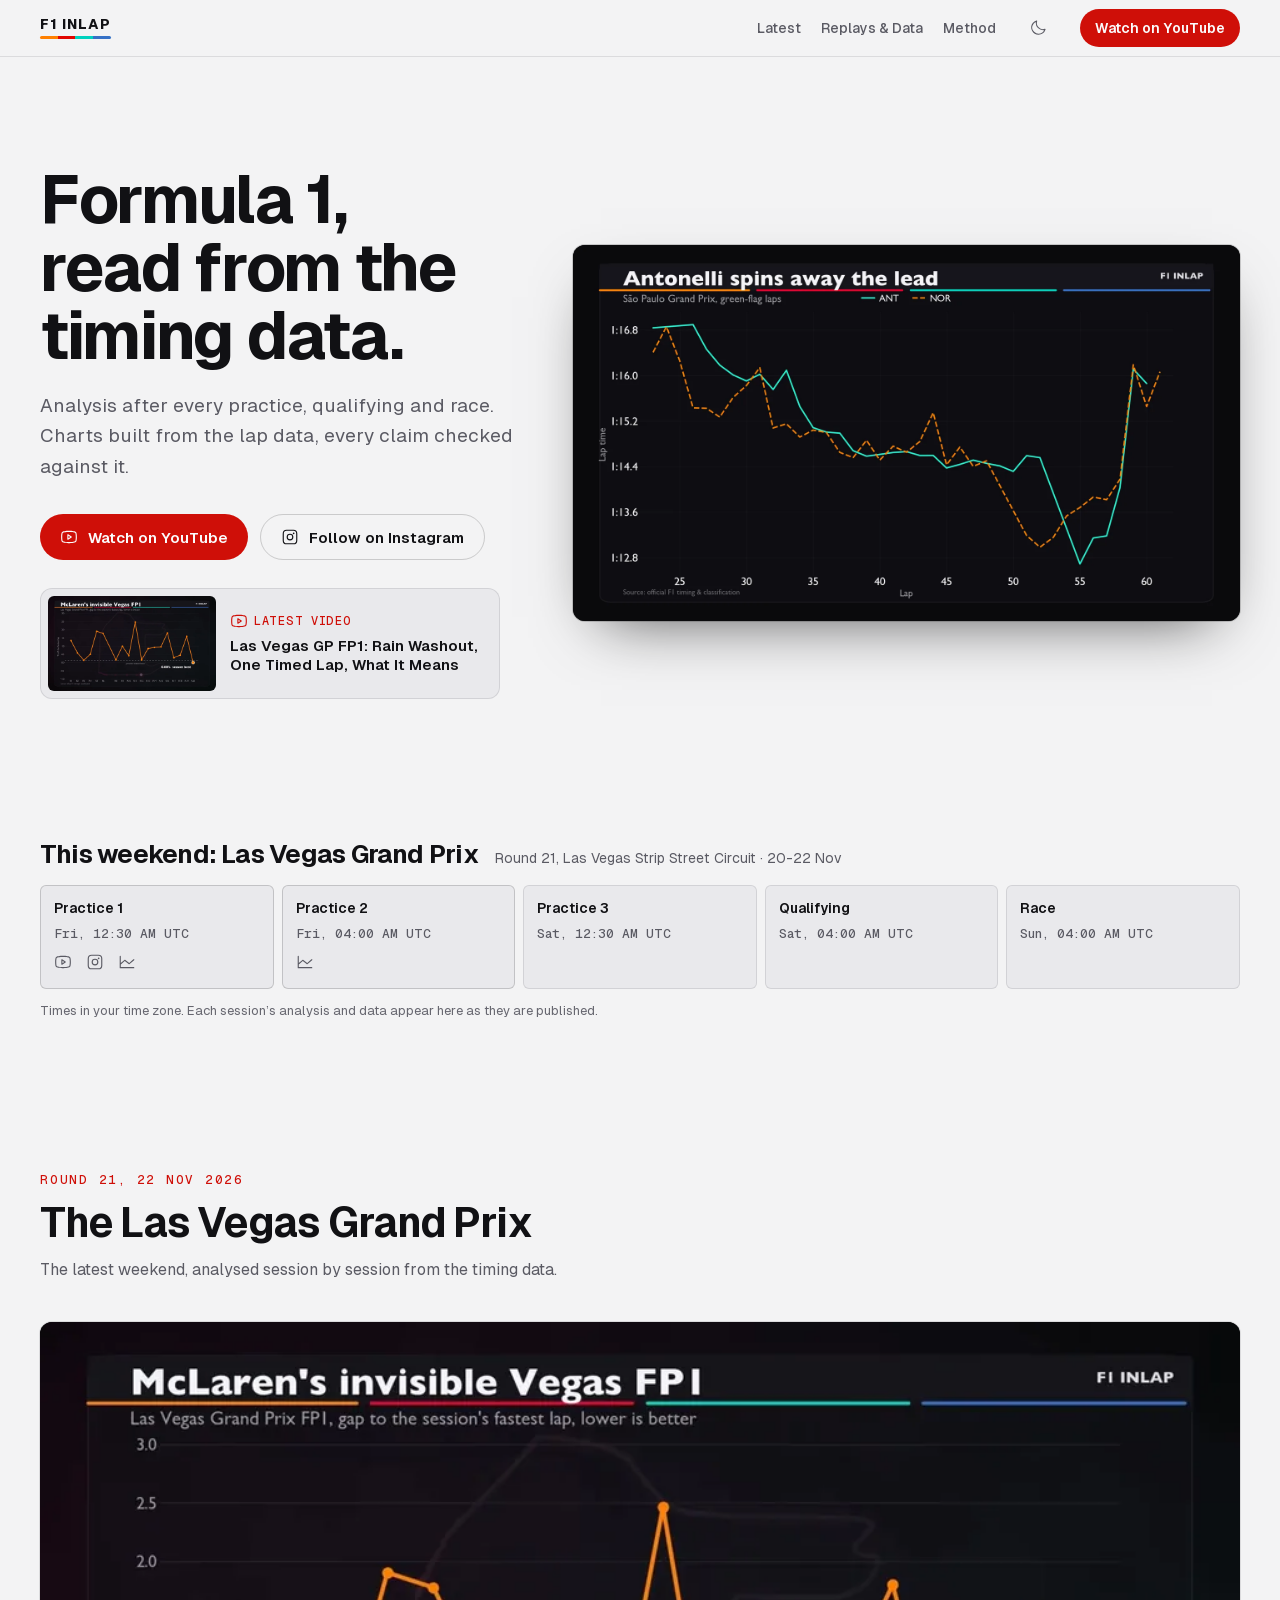
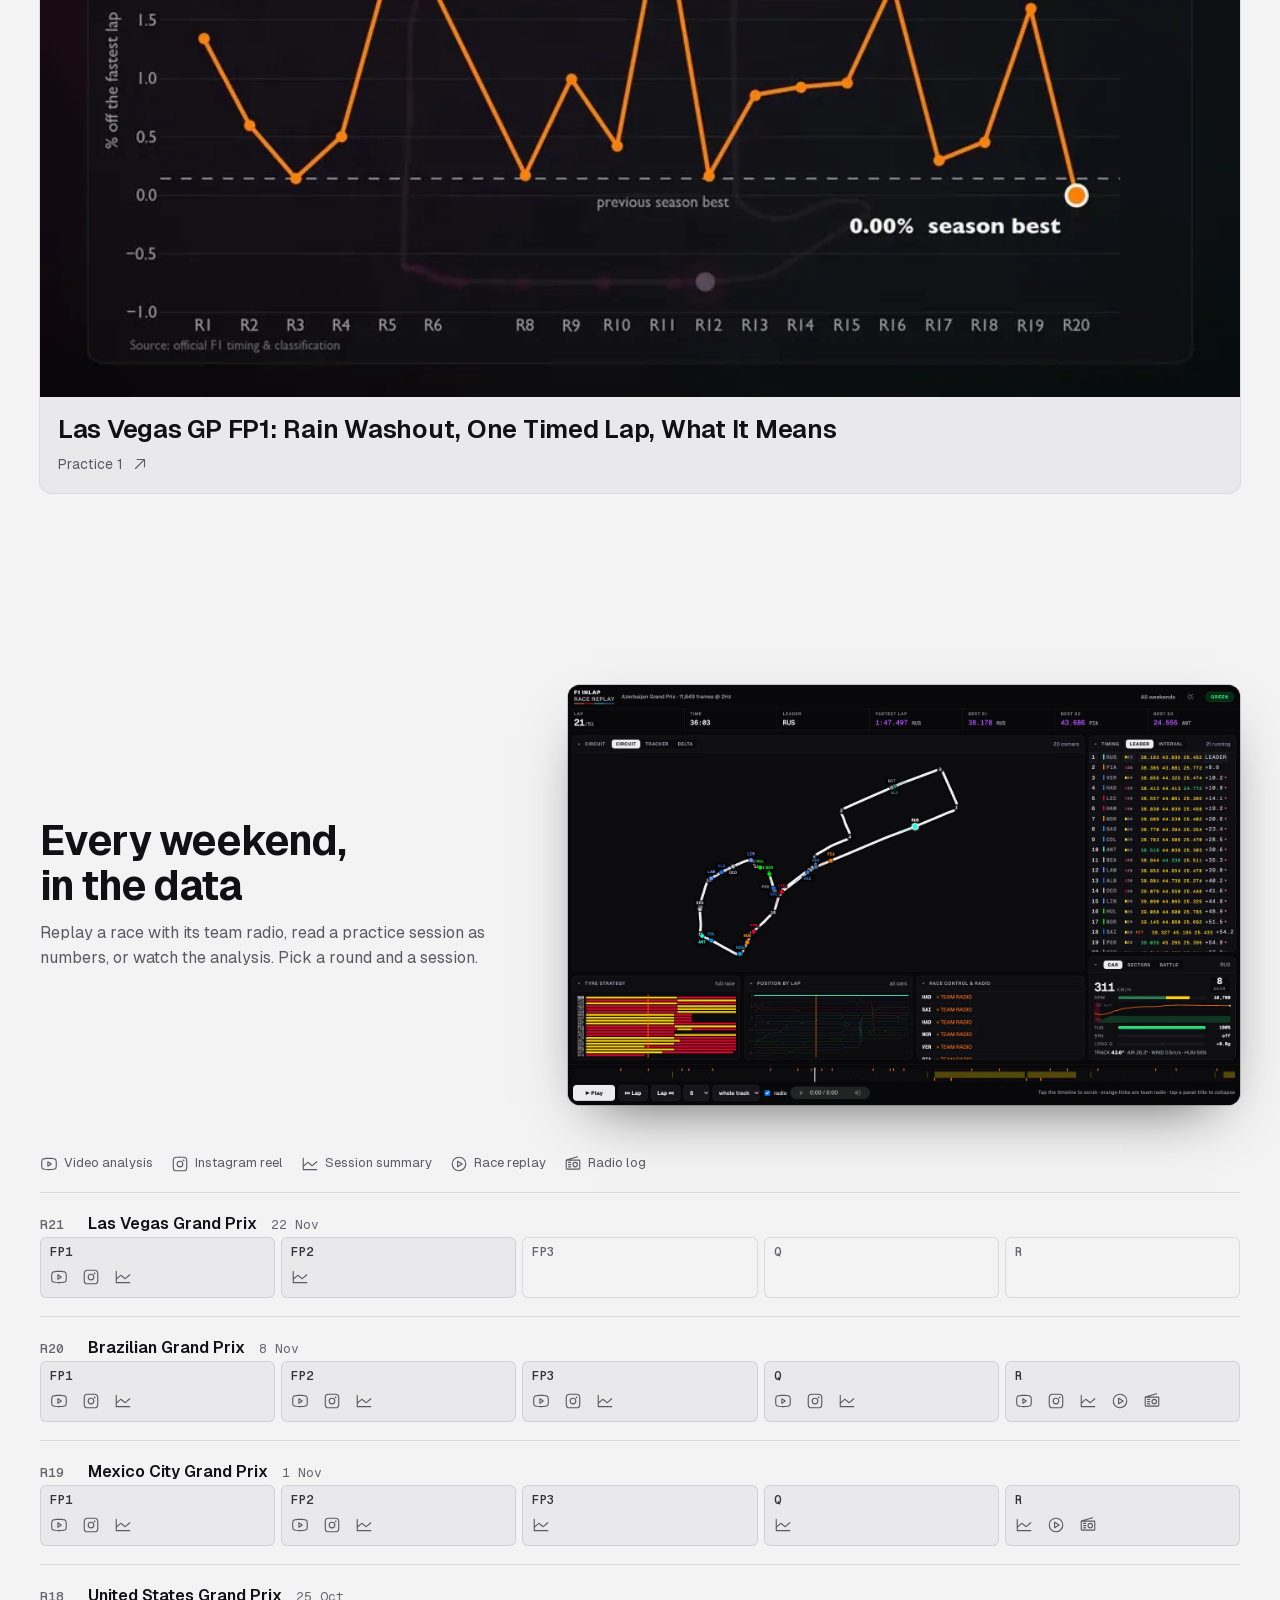
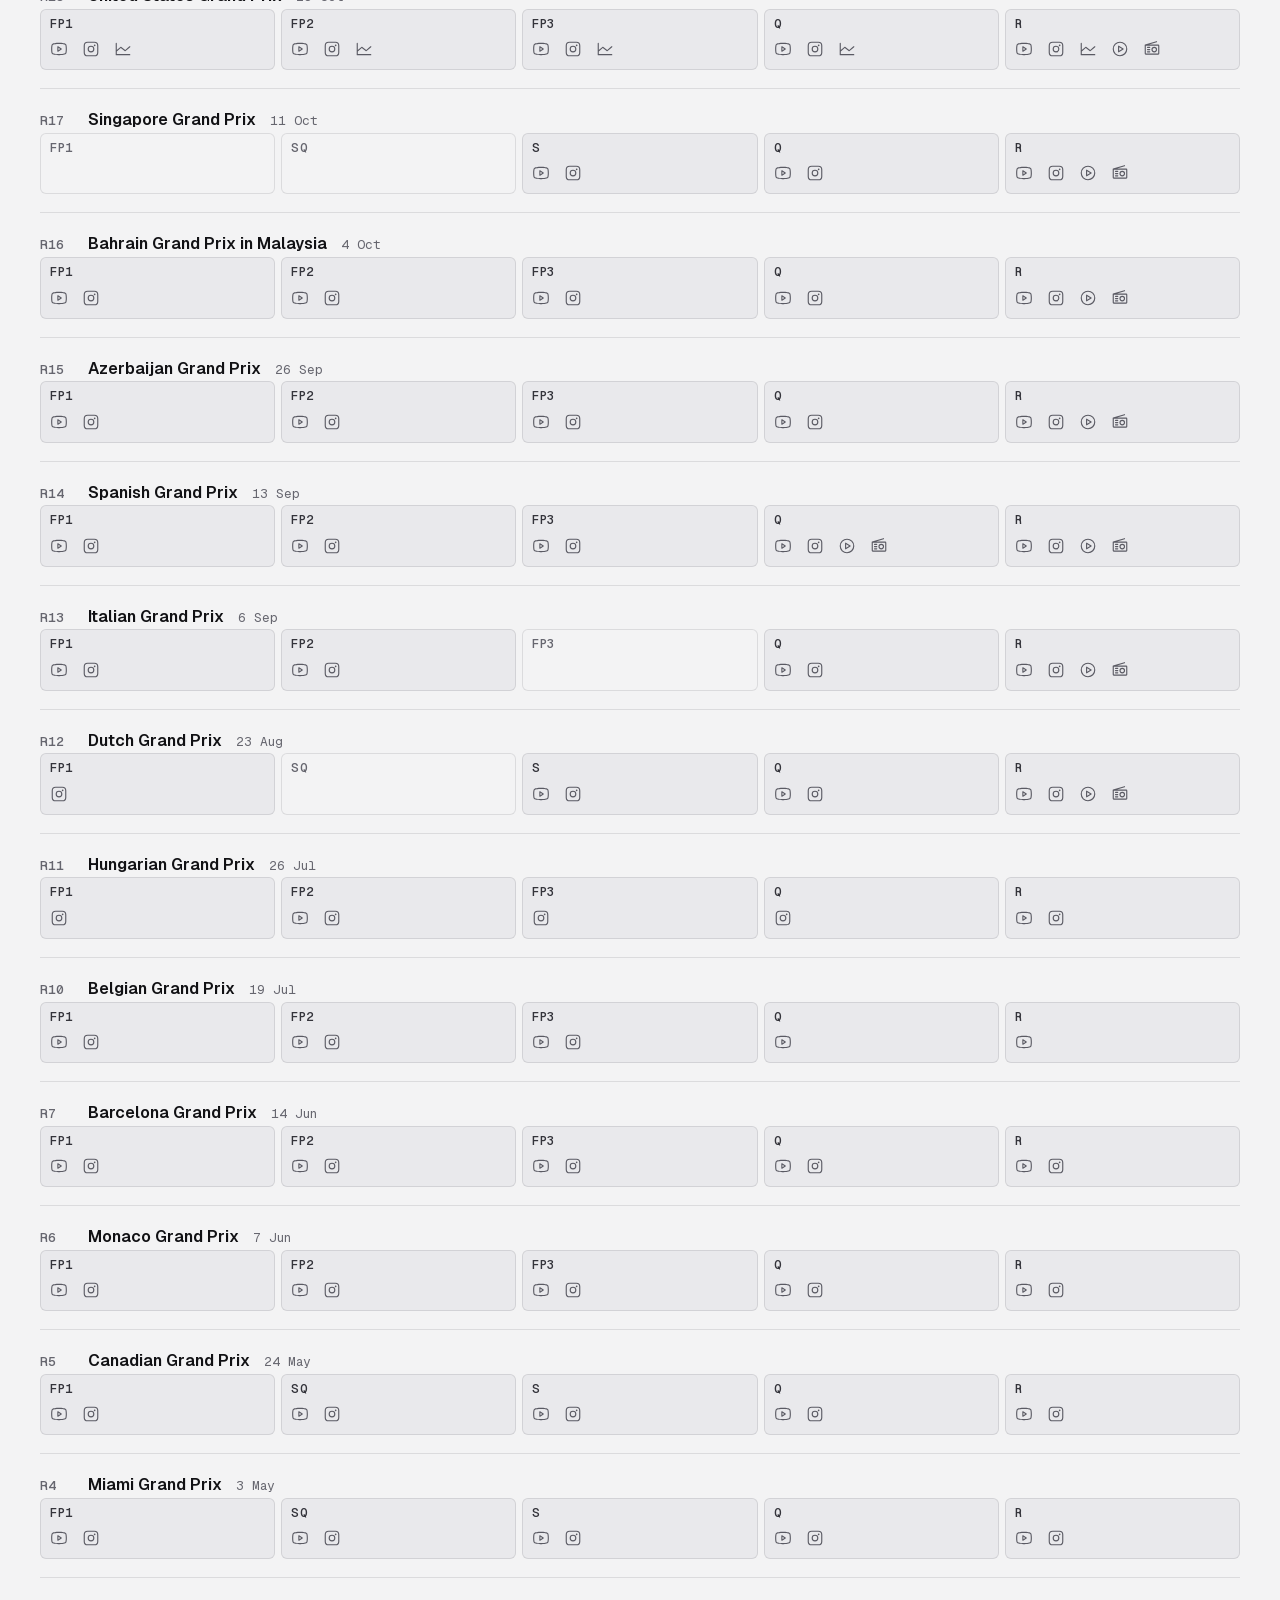
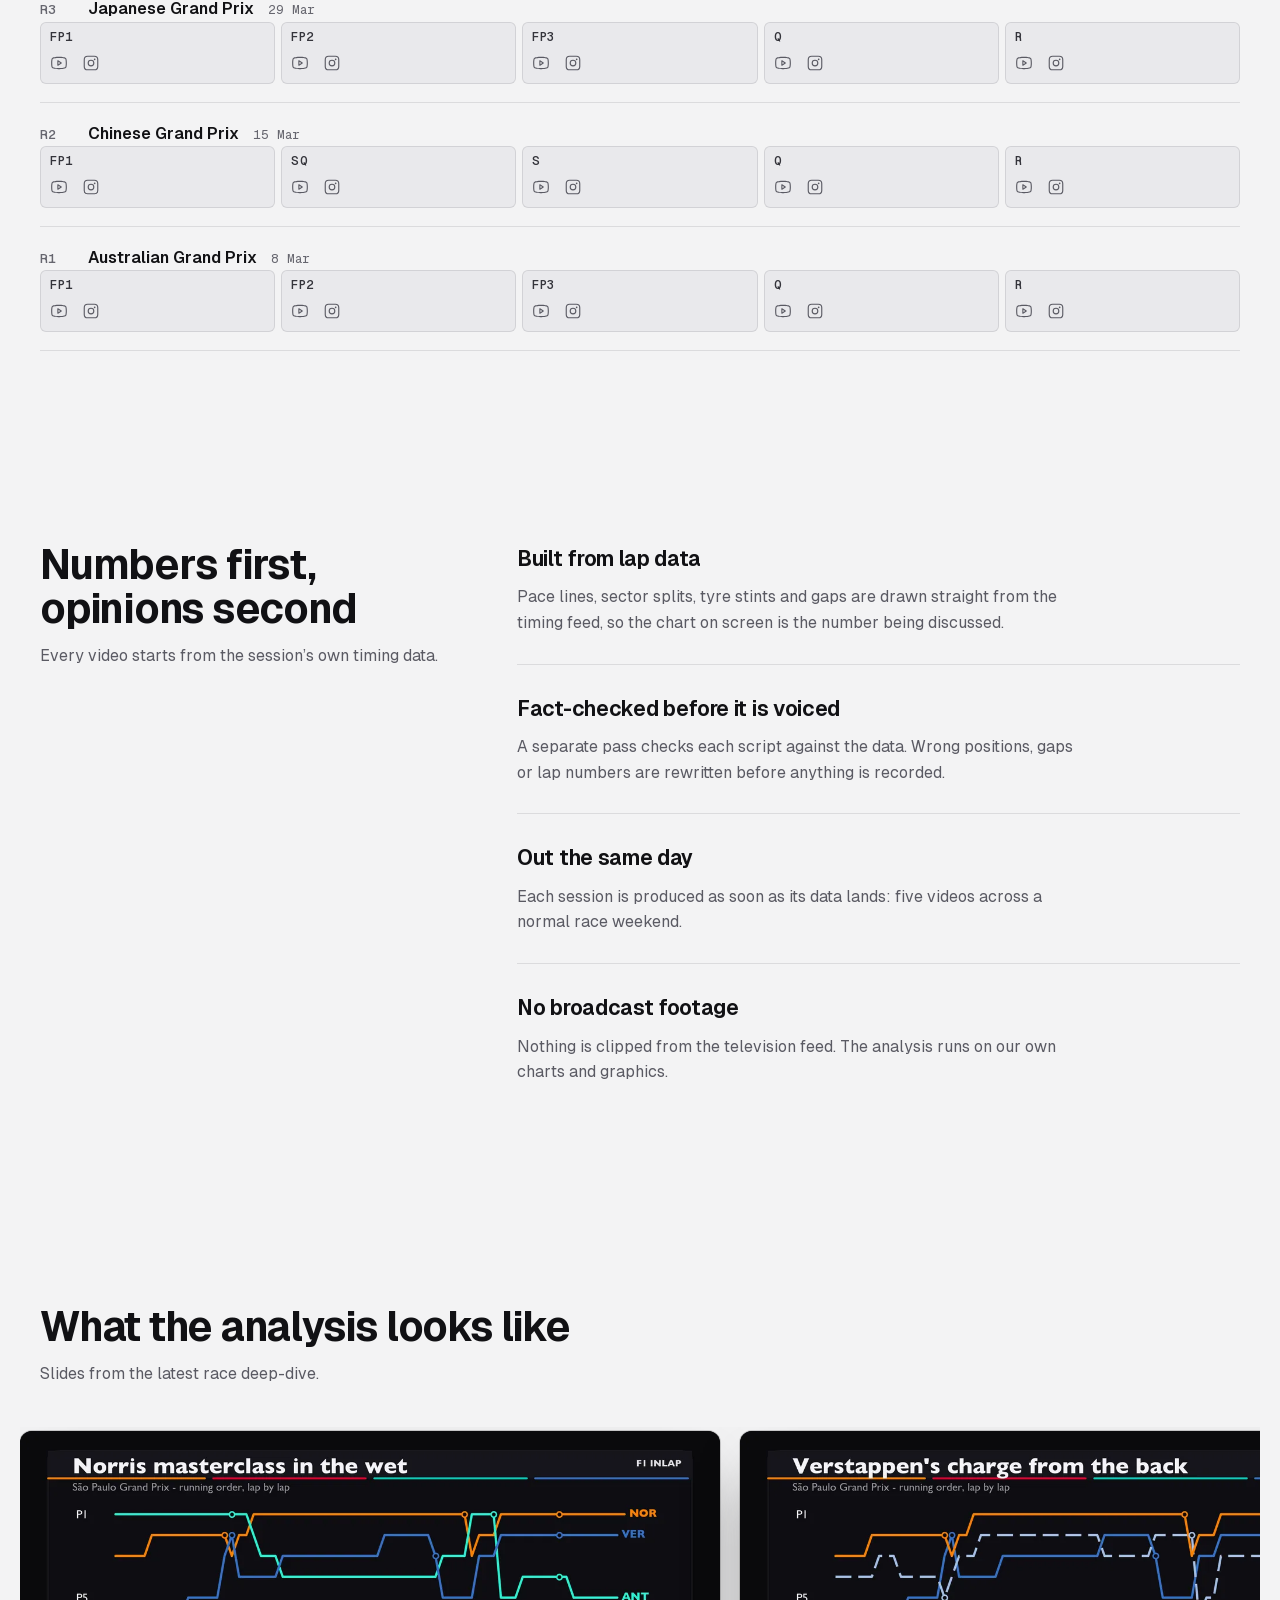
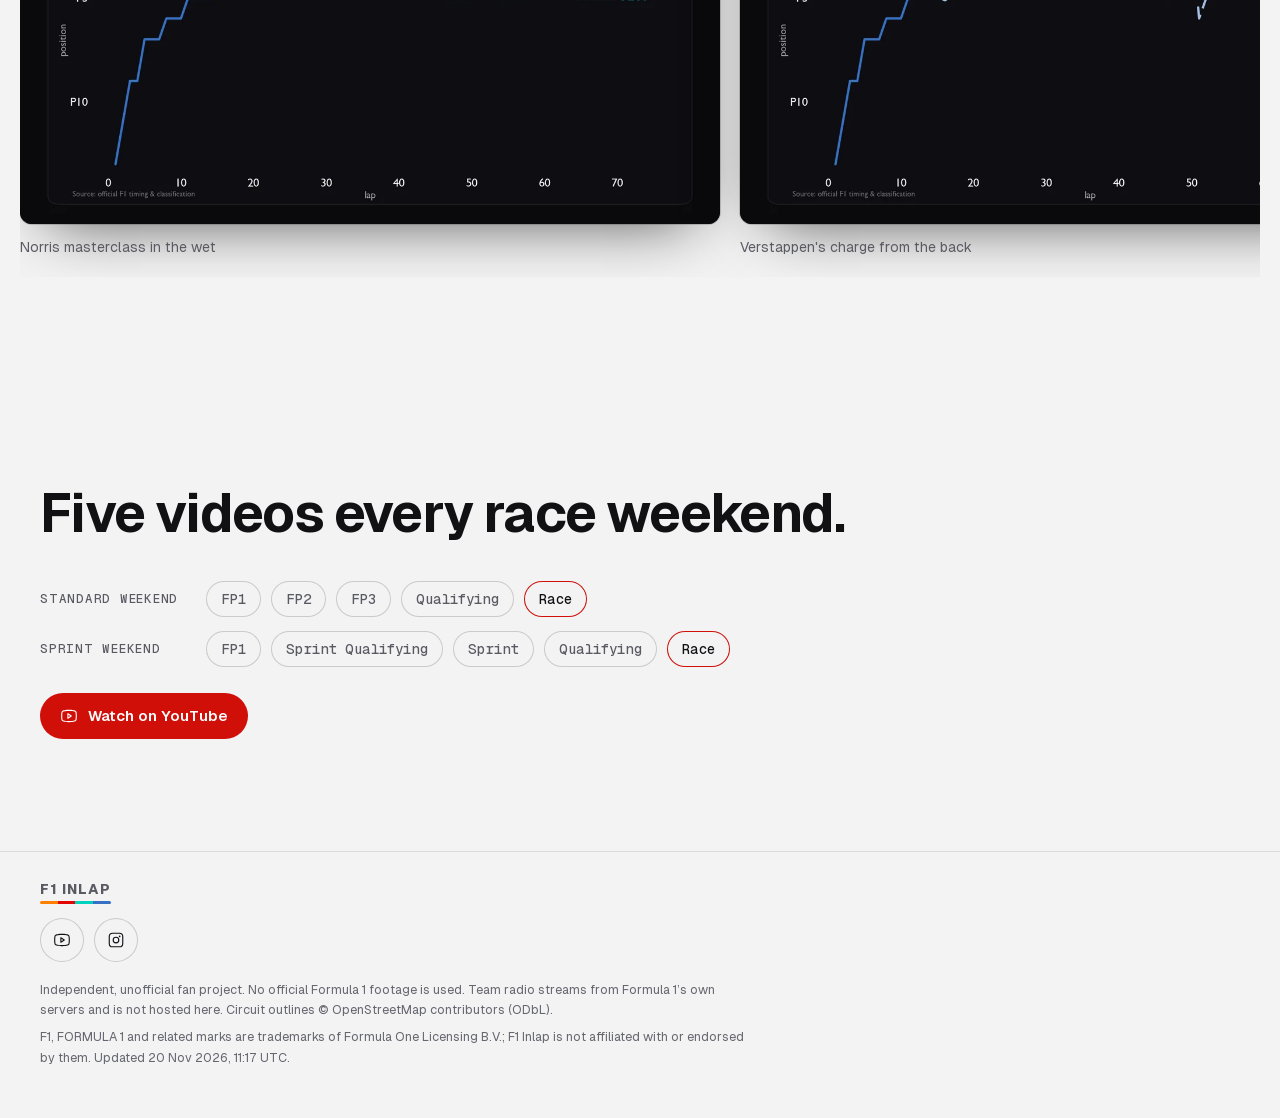
==== index.html @ fdecfd43 "site: 2026-11-20 11:17 UTC" ====
<!doctype html>
<html lang="en-GB">
<head>
<meta charset="utf-8">
<meta name="viewport" content="width=device-width, initial-scale=1">
<title>F1 Inlap - Formula 1, read from the timing data</title>
<meta name="description" content="Data-driven Formula 1 analysis after every practice, qualifying and race, plus interactive race replays with team radio and session summaries.">
<meta property="og:title" content="F1 Inlap">
<meta property="og:description" content="Formula 1, read from the timing data. Analysis, replays and session data for every race weekend.">
<meta property="og:type" content="website">
<meta property="og:image" content="assets/img/charts/hero.webp">
<meta name="color-scheme" content="dark light">
<meta name="theme-color" content="#0b0b0d" media="(prefers-color-scheme: dark)">
<meta name="theme-color" content="#f3f3f4" media="(prefers-color-scheme: light)">
<script>
// Theme: follow the device unless the visitor has picked one with the toggle. Runs before
// the stylesheet paints, so there is no flash of the wrong theme. Storage can be blocked
// (private mode, strict settings), so every access is guarded and the page still works.
(function () {
  var t = null;
  try { t = localStorage.getItem("inlap-theme"); } catch (e) {}
  if (t === "light" || t === "dark") document.documentElement.setAttribute("data-theme", t);
})();
</script>
<link rel="icon" href="favicon.png" type="image/png">
<link rel="apple-touch-icon" href="assets/img/apple-touch-icon.png">
<link rel="preload" href="assets/fonts/Geist-Variable.woff2" as="font" type="font/woff2" crossorigin>
<link rel="stylesheet" href="assets/brand.css?v=eb7bdc3d">
<script src="assets/theme.js?v=3c2d4f48" defer></script>
<style>
/* Home. Design read: channel home + data hub for F1 fans who like numbers; dark broadcast
   language, native CSS on the shared brand layer. Dials: VARIANCE 7, MOTION 5, DENSITY 4
   (the hub itself runs denser, 6). Light theme follows the device. */
*,*::before,*::after{box-sizing:border-box}
html{scroll-behavior:smooth;scroll-padding-top:72px;-webkit-text-size-adjust:100%}
body{margin:0;background:var(--carbon);color:var(--ink-1);font:400 16px/1.6 var(--font-ui);
     -webkit-font-smoothing:antialiased;touch-action:manipulation;-webkit-tap-highlight-color:transparent;
     overflow-x:clip}  /* clip, not hidden: keeps the sticky nav working */
img{display:block;max-width:100%;height:auto}
a{color:inherit}
.wrap{max-width:1240px;margin:0 auto;padding:0 20px}
.mono{font-family:var(--font-num);font-variant-numeric:tabular-nums}
.icon{width:18px;height:18px;flex:none}
.sr{position:absolute;width:1px;height:1px;overflow:hidden;clip:rect(0 0 0 0);white-space:nowrap}
h1,h2,h3{text-wrap:balance}
p{text-wrap:pretty}
section{padding:96px 0;scroll-margin-top:64px}

/* buttons: pill, one primary (signal) and one quiet */
.btn{display:inline-flex;align-items:center;gap:10px;height:46px;padding:0 20px;border-radius:var(--r-pill);
     font:600 15px/1 var(--font-ui);text-decoration:none;white-space:nowrap;
     transition:transform .16s var(--ease-out),background-color .2s var(--ease-out),border-color .2s var(--ease-out)}
.btn:active{transform:scale(.97)}
.btn-primary{background:var(--signal);color:var(--on-signal)}
.btn-primary:hover{background:var(--signal-hover)}
.btn-quiet{border:1px solid var(--grid-line-strong);color:var(--ink-1)}
.btn-quiet:hover{border-color:var(--ink-3)}
.btn-sm{height:38px;padding:0 15px;font-size:14px;position:relative}
.btn-sm::before{content:"";position:absolute;inset:-3px 0}   /* 44px tap target, 38px visual */

/* hero: asymmetric split, chart on the right */
.hero{padding:56px 0 80px}
.hero .wrap{display:grid;grid-template-columns:5fr 7fr;gap:56px;align-items:center;min-height:min(640px,calc(100dvh - 160px))}
.hero h1{font-size:clamp(40px,5.2vw,70px);line-height:1.02;letter-spacing:-.035em;font-weight:700;margin:0 0 20px;max-width:11ch}
.hero p{color:var(--ink-3);font-size:19px;max-width:40ch;margin:0 0 32px}
.ctas{display:flex;flex-wrap:wrap;gap:12px}
/* the newest video, straight under the hero copy: thumbnail + title, links to YouTube */
.hero-vid{display:grid;grid-template-columns:168px minmax(0,1fr);gap:14px;align-items:center;margin-top:28px;max-width:460px;
          padding:8px;border-radius:var(--r-panel);text-decoration:none;background:var(--tarmac);box-shadow:inset 0 0 0 1px var(--grid-line);
          transition:box-shadow .2s var(--ease-out)}
.hero-vid:hover{box-shadow:inset 0 0 0 1px var(--grid-line-strong)}
.hero-vid img{width:168px;aspect-ratio:16/9;object-fit:cover;border-radius:6px;background:#0b0b0d}
.hero-vid .k{display:flex;align-items:center;gap:6px;font:500 12px/1 var(--font-num);letter-spacing:.06em;text-transform:uppercase;color:var(--signal-ink);margin-bottom:6px}
.hero-vid .t{font-weight:600;font-size:15px;line-height:1.3;color:var(--ink-1);display:-webkit-box;-webkit-line-clamp:2;-webkit-box-orient:vertical;overflow:hidden}
.screen{border-radius:var(--r-panel);overflow:hidden;background:#0b0b0d;
        box-shadow:0 0 0 1px var(--grid-line-strong),0 24px 60px -28px rgb(0 0 0 / .7)}

h2{font-size:clamp(28px,3.2vw,42px);line-height:1.08;letter-spacing:-.03em;font-weight:680;margin:0 0 12px;max-width:20ch}
.lede{color:var(--ink-3);max-width:60ch;margin:0 0 40px}
.eyebrow{font:500 12.5px/1 var(--font-num);letter-spacing:.14em;text-transform:uppercase;color:var(--signal-ink);margin:0 0 14px}

/* latest weekend: bento sized to the videos that exist */
.bento{display:grid;grid-template-columns:repeat(12,minmax(0,1fr));gap:16px}
.tile{display:flex;flex-direction:column;text-decoration:none;border-radius:var(--r-panel);overflow:hidden;
      background:var(--tarmac);box-shadow:0 0 0 1px var(--grid-line);min-width:0;
      transition:transform .25s var(--ease-out),box-shadow .25s var(--ease-out)}
.tile:hover{transform:translateY(-3px);box-shadow:0 0 0 1px var(--grid-line-strong)}
.tile img{width:100%;aspect-ratio:16/9;object-fit:cover;background:#0b0b0d}
.tile .meta{padding:16px 18px 18px;display:flex;flex-direction:column;gap:6px}
.tile h3{margin:0;font-size:18px;line-height:1.3;letter-spacing:-.01em;font-weight:620}
.tile .sub{color:var(--ink-3);font-size:14px;display:flex;align-items:center;gap:8px}
.t-lead{grid-column:span 7;grid-row:span 2}
.t-lead img{flex:1 1 auto;min-height:0;height:100%;aspect-ratio:auto;object-fit:contain}
.t-lead h3{font-size:clamp(20px,2vw,26px)}
.t-side{grid-column:span 5}
.t-wide{grid-column:span 12;flex-direction:row}
.t-wide .pair{display:flex;flex:none}
.t-wide .pair img{width:auto;height:260px;aspect-ratio:4/5}
.t-wide .meta{justify-content:center;padding:26px 30px}
.bento.one .t-lead{grid-column:span 12;grid-row:auto}

/* this weekend: compact live band under the hero */
.weekend{padding:8px 0 56px}
.whead{display:flex;flex-wrap:wrap;align-items:baseline;gap:6px 16px;margin-bottom:16px}
.whead h2{font-size:clamp(20px,2vw,26px);margin:0;max-width:none}
.wmeta{color:var(--ink-3);font-size:14px}
.wcells{list-style:none;margin:0;padding:0;display:grid;grid-template-columns:repeat(5,minmax(0,1fr));gap:8px}
.wcell{display:flex;flex-direction:column;gap:6px;padding:12px 14px;border-radius:var(--r-control);
       background:var(--tarmac);box-shadow:inset 0 0 0 1px var(--grid-line);min-width:0}
.wcell.has{box-shadow:inset 0 0 0 1px var(--grid-line-strong)}
.wname{font-weight:600;font-size:14px}
.wt{font:500 13px/1.2 var(--font-num);color:var(--ink-3);font-variant-numeric:tabular-nums}
.wcell .acts{min-height:30px}
.wnote{color:var(--ink-4);font-size:13px;margin:12px 0 0}
@media (max-width:700px){.wcells{grid-template-columns:repeat(2,minmax(0,1fr))}.wcell:last-child{grid-column:1/-1}}

/* the data hub: one row per race weekend, five session cells (the signature) */
#data .intro{display:grid;grid-template-columns:5fr 7fr;gap:48px;align-items:center;margin-bottom:48px}
.weekends{list-style:none;margin:0;padding:0;border-top:1px solid var(--grid-line)}
.wk{padding:18px 0;border-bottom:1px solid var(--grid-line)}
.wk-d{display:grid;grid-template-columns:minmax(220px,300px) minmax(0,1fr);gap:20px;align-items:center}
.wk-d::details-content{display:contents}
.wk-d>summary{display:block;list-style:none;cursor:default}
.wk-d>summary::-webkit-details-marker{display:none}
.wk-id{display:flex;align-items:baseline;gap:14px;min-width:0}
.wk-id .rnd{font:600 13px/1 var(--font-num);color:var(--ink-4);width:34px;flex:none}
.wk-id .gp{font-weight:600;font-size:16px;min-width:0;overflow:hidden;text-overflow:ellipsis;white-space:nowrap}
.wk-id .dt{font:400 13px/1 var(--font-num);color:var(--ink-4);white-space:nowrap}
.cells{list-style:none;margin:0;padding:0;display:grid;grid-template-columns:repeat(5,minmax(0,1fr));gap:6px}
/* label on top, icons beneath and wrapping: a session can carry up to five links (video,
   reel, summary, replay, radio), which overflowed a side-by-side cell below ~1440px */
.cell{border-radius:var(--r-control);padding:9px 8px 6px 10px;min-width:0;background:var(--tarmac);
      box-shadow:inset 0 0 0 1px var(--grid-line);display:flex;flex-direction:column;align-items:flex-start;gap:4px}
.cell .s{font:600 12.5px/1 var(--font-num);letter-spacing:.04em;color:var(--ink-2)}
.cell.off{background:transparent}
.cell.off .s{color:var(--ink-4)}
.acts{display:flex;flex-wrap:wrap;gap:2px;margin-left:-6px;min-height:30px}
.acts a{display:inline-grid;place-items:center;width:30px;height:30px;border-radius:var(--r-control);color:var(--ink-3);
        position:relative;transition:background-color .15s var(--ease-out),color .15s var(--ease-out)}
.acts a::after{content:"";position:absolute;inset:-7px}   /* 44px hit area (::after is hit area only) */
.acts .lbl{position:absolute;width:1px;height:1px;overflow:hidden;clip:rect(0 0 0 0);white-space:nowrap}
.acts a:hover{background:var(--tarmac-up);color:var(--ink-1)}
.acts a.vid:hover{color:var(--signal-ink)}
.acts a.reel:hover{color:var(--ink-1)}
.legend{display:flex;flex-wrap:wrap;gap:8px 18px;margin:0 0 18px;padding:0;list-style:none;color:var(--ink-3);font-size:13px}
.legend li{display:flex;align-items:center;gap:6px}

/* method */
.method .wrap{display:grid;grid-template-columns:4fr 7fr;gap:64px;align-items:start}
.method .side{position:sticky;top:96px}
.point{padding:28px 0;border-top:1px solid var(--grid-line)}
.point:first-child{border-top:0;padding-top:0}
.point h3{margin:0 0 8px;font-size:21px;letter-spacing:-.015em;font-weight:640}
.point p{margin:0;color:var(--ink-3);max-width:52ch}

/* chart strip: horizontal scroll-snap */
.strip{display:grid;grid-auto-flow:column;grid-auto-columns:min(78vw,700px);gap:20px;overflow-x:auto;
       overscroll-behavior-x:contain;scroll-snap-type:x mandatory;padding:4px 20px 18px;margin:0 -20px;scrollbar-width:thin}
.strip figure{margin:0;scroll-snap-align:start}
.strip figcaption{margin-top:12px;color:var(--ink-3);font-size:14px}

/* close */
.close{padding:112px 0}
.close .wrap{display:grid;gap:26px}
.close h2{max-width:22ch;font-size:clamp(32px,4.2vw,56px)}
.sessions{display:flex;flex-wrap:wrap;gap:10px;margin:0;padding:0;list-style:none}
.sessions li{font:500 14px/1 var(--font-num);padding:11px 15px;border-radius:var(--r-pill);box-shadow:inset 0 0 0 1px var(--grid-line-strong);color:var(--ink-3)}
.sessions li:last-child{box-shadow:inset 0 0 0 1px var(--signal);color:var(--ink-1)}
.formats{display:grid;gap:14px}
.formats .fmt{display:flex;flex-wrap:wrap;align-items:center;gap:10px 16px}
.formats .fl{font:500 12.5px/1 var(--font-num);letter-spacing:.06em;text-transform:uppercase;color:var(--ink-3);min-width:150px}

.social{display:flex;gap:10px;margin-top:14px}
.social a{display:inline-grid;place-items:center;width:44px;height:44px;border-radius:var(--r-pill);box-shadow:inset 0 0 0 1px var(--grid-line-strong);color:var(--ink-1)}
.social a:hover{box-shadow:inset 0 0 0 1px var(--ink-3)}

/* motion: load-in for hierarchy, reveal for reading order */
@media (prefers-reduced-motion:no-preference){
  .hero .rise{opacity:0;transform:translateY(12px);animation:rise .4s var(--ease-out) forwards}
  .hero .rise:nth-child(2){animation-delay:.05s}.hero .rise:nth-child(3){animation-delay:.1s}.hero .rise:nth-child(4){animation-delay:.15s}
  .hero .screen{opacity:0;animation:settle .4s var(--ease-out) .12s forwards}
  .js .reveal{opacity:0;transform:translateY(12px);transition:opacity .4s var(--ease-out),transform .4s var(--ease-out)}
  .js .reveal.in{opacity:1;transform:none}
  @keyframes rise{to{opacity:1;transform:none}}
  @keyframes fade{from{opacity:0}to{opacity:1}}
  @keyframes settle{from{opacity:0;transform:translateY(12px)}to{opacity:1;transform:none}}
}

/* below 900px every multi-column layout is one column */
@media (max-width:900px){
  .inlap-nav nav .hide-md{display:none}
  .hero{padding:32px 0 56px}
  .hero .wrap,#data .intro,.method .wrap{grid-template-columns:1fr;gap:32px;min-height:0}
  /* phones: fade only, no movement */
  .hero .screen{animation-name:fade}
  .method .side{position:static}
  .bento{grid-template-columns:1fr}
  .t-lead,.t-side,.t-wide{grid-column:auto;grid-row:auto}
  .t-lead img{aspect-ratio:16/9;height:auto;object-fit:cover}
  .t-wide{flex-direction:column}
  .t-wide .pair img{width:50%;height:auto}
  .wk-d{grid-template-columns:1fr;gap:10px}
  section{padding:72px 0}
}
@media (max-width:560px){
  .hide-xs{display:none}
  .inlap-nav nav{gap:10px}
  /* phone: each round is a <details> (only the newest open, set by the script below); inside,
     one row per session with LABELLED links (Video / Summary / Replay / Radio), 44px tall */
  .wk{padding:0}
  .wk-d{display:block}
  .wk-d::details-content{display:block}
  .wk-d>summary{cursor:pointer;padding:12px 0;min-height:48px;display:flex;align-items:center;gap:10px}
  .wk-d>summary::after{content:"";width:8px;height:8px;margin-left:auto;margin-right:4px;flex:none;
    border-right:2px solid var(--ink-3);border-bottom:2px solid var(--ink-3);transform:rotate(45deg);transition:transform .2s var(--ease-out)}
  .wk-d[open]>summary::after{transform:rotate(-135deg)}
  .wk-d>summary .wk-id{flex:1}
  .cells{grid-template-columns:1fr;gap:6px;padding-bottom:14px}
  .cell{flex-direction:row;align-items:center;gap:10px;padding:6px 8px}
  .cell .s{width:34px;flex:none}
  .cell.off{display:none}
  .acts{flex-direction:row;flex-wrap:wrap;gap:6px;margin-left:0;min-height:44px;align-items:center}
  .acts a{width:auto;height:44px;padding:0 12px;gap:6px;display:inline-flex;align-items:center;
          box-shadow:inset 0 0 0 1px var(--grid-line-strong);color:var(--ink-2);font-size:14px;font-weight:500;text-decoration:none}
  .acts a::after{display:none}
  .acts .lbl{position:static;width:auto;height:auto;overflow:visible;clip:auto}
  .wcell .acts{min-height:44px}
  .hero{padding-bottom:24px}
  .strip{padding:4px 16px 18px;margin:0 -16px}
  .wrap{padding:0 16px}
}
</style>
</head>
<body>
<a class="skip" href="#main">Skip to content</a>
<header class="inlap-nav">
  <div>
    <a class="inlap-mark" href="./" aria-label="F1 Inlap home" translate="no">F1 INLAP</a>
    <nav aria-label="Main">
      <a class="hide-md" href="#latest">Latest</a>
      <a href="#data"><span class="hide-xs">Replays &amp;&nbsp;</span>Data</a>
      <a class="hide-md" href="#method">Method</a>
      <button class="theme-btn" id="theme-btn" type="button" aria-label="Switch theme">
        <svg class="icon i-moon" aria-hidden="true"><use href="#i-moon"/></svg>
        <svg class="icon i-sun" aria-hidden="true"><use href="#i-sun"/></svg>
      </button>
      <a class="btn btn-primary btn-sm" href="https://www.youtube.com/@f1inlap"><span><span class="hide-xs">Watch on </span>YouTube</span></a>
    </nav>
  </div>
</header>

<main id="main">
  <section class="hero" aria-labelledby="hero-h">
    <div class="wrap">
      <div>
        <h1 id="hero-h" class="rise">Formula 1, read from the timing data.</h1>
        <p class="rise">Analysis after every practice, qualifying and race. Charts built from the lap data, every claim checked against it.</p>
        <div class="ctas rise">
          <a class="btn btn-primary" href="https://www.youtube.com/@f1inlap"><svg class="icon" aria-hidden="true"><use href="#i-yt"/></svg>Watch on YouTube</a>
          <a class="btn btn-quiet" href="https://www.instagram.com/f1inlap/"><svg class="icon" aria-hidden="true"><use href="#i-ig"/></svg>Follow on Instagram</a>
        </div>
        <a class="hero-vid rise" href="https://youtu.be/E95BUMv5PC8"><img src="assets/img/thumbs/E95BUMv5PC8.webp" width="960" height="540" alt=""><span><span class="k"><svg class="icon" aria-hidden="true"><use href="#i-yt"/></svg>Latest video</span><span class="t">Las Vegas GP FP1: Rain Washout, One Timed Lap, What It Means</span></span></a>
      </div>
      <div class="screen"><img src="assets/img/charts/hero.webp" width="1600" height="900" fetchpriority="high" alt="Chart from the latest race analysis: Antonelli spins away the lead."></div>
    </div>
  </section>

  <section id="weekend" class="weekend" aria-labelledby="weekend-h">
    <div class="wrap">
      <div class="whead"><h2 id="weekend-h">This weekend: Las Vegas Grand Prix</h2><span class="wmeta">Round 21, Las Vegas Strip Street Circuit · 20-22 Nov</span></div>
      <ol class="wcells" aria-label="Sessions this weekend"><li class="wcell has"><span class="wname">Practice 1</span><time class="wt" datetime="2026-11-20T00:30:00+00:00">Fri 00:30 UTC</time><span class="acts"><a class="vid" href="https://youtu.be/E95BUMv5PC8"><svg class="icon" aria-hidden="true"><use href="#i-yt"/></svg><span class="lbl">Video</span><span class="sr"> analysis, Las Vegas Grand Prix Practice 1</span></a><a class="reel" href="https://www.instagram.com/reel/Df84BnejnX4/"><svg class="icon" aria-hidden="true"><use href="#i-ig"/></svg><span class="lbl">Reel</span><span class="sr"> on Instagram, Las Vegas Grand Prix Practice 1</span></a><a href="replay/session.html?f=session-2026-21-FP1.json"><svg class="icon" aria-hidden="true"><use href="#i-chart"/></svg><span class="lbl">Summary</span><span class="sr"> of the session, Las Vegas Grand Prix Practice 1</span></a></span></li><li class="wcell has"><span class="wname">Practice 2</span><time class="wt" datetime="2026-11-20T04:00:00+00:00">Fri 04:00 UTC</time><span class="acts"><a href="replay/session.html?f=session-2026-21-FP2.json"><svg class="icon" aria-hidden="true"><use href="#i-chart"/></svg><span class="lbl">Summary</span><span class="sr"> of the session, Las Vegas Grand Prix Practice 2</span></a></span></li><li class="wcell"><span class="wname">Practice 3</span><time class="wt" datetime="2026-11-21T00:30:00+00:00">Sat 00:30 UTC</time><span class="acts"></span></li><li class="wcell"><span class="wname">Qualifying</span><time class="wt" datetime="2026-11-21T04:00:00+00:00">Sat 04:00 UTC</time><span class="acts"></span></li><li class="wcell"><span class="wname">Race</span><time class="wt" datetime="2026-11-22T04:00:00+00:00">Sun 04:00 UTC</time><span class="acts"></span></li></ol>
      <p class="wnote">Times in your time zone. Each session’s analysis and data appear here as they are published.</p>
    </div>
  </section>

  <section id="latest" aria-labelledby="latest-h">
    <div class="wrap">
      <p class="eyebrow">Round 21, 22 Nov 2026</p>
      <h2 id="latest-h" class="reveal">The Las Vegas Grand Prix</h2>
      <p class="lede reveal">The latest weekend, analysed session by session from the timing data.</p>
      <div class="bento one"><a class="tile t-lead" href="https://youtu.be/E95BUMv5PC8"><img src="assets/img/thumbs/E95BUMv5PC8.webp" width="960" height="540" loading=lazy alt="Video thumbnail: Las Vegas GP FP1: Rain Washout, One Timed Lap, What It Means"><div class="meta"><h3>Las Vegas GP FP1: Rain Washout, One Timed Lap, What It Means</h3><span class="sub">Practice 1<svg class="icon" aria-hidden="true"><use href="#i-arrow"/></svg></span></div></a></div>
    </div>
  </section>

  <section id="data" aria-labelledby="data-h">
    <div class="wrap">
      <div class="intro">
        <div>
          <h2 id="data-h" class="reveal">Every weekend, in the data</h2>
          <p class="lede reveal" style="margin-bottom:0">Replay a race with its team radio, read a practice session as numbers, or watch the analysis. Pick a round and a session.</p>
        </div>
        <a class="screen" href="replay/dashboard.html?f=replay-2026-20-R.json" aria-label="Open the latest race replay">
          <img src="assets/img/replay.webp" width="1600" height="1000" loading="lazy" alt="The race replay player: circuit map with car positions, live timing tower, tyre strategy and the race control and radio log.">
        </a>
      </div>
      <ul class="legend" aria-label="Key">
        <li><svg class="icon" aria-hidden="true"><use href="#i-yt"/></svg>Video analysis</li>
        <li><svg class="icon" aria-hidden="true"><use href="#i-ig"/></svg>Instagram reel</li>
        <li><svg class="icon" aria-hidden="true"><use href="#i-chart"/></svg>Session summary</li>
        <li><svg class="icon" aria-hidden="true"><use href="#i-play"/></svg>Race replay</li>
        <li><svg class="icon" aria-hidden="true"><use href="#i-radio"/></svg>Radio log</li>
      </ul>
      <ol class="weekends" aria-label="Race weekends, newest first">
        <li class="wk"><details class="wk-d" open><summary><span class="wk-id"><span class="rnd">R21</span><span class="gp">Las Vegas Grand Prix</span><span class="dt">22 Nov</span></span></summary><ol class="cells" aria-label="Las Vegas Grand Prix sessions"><li class="cell"><span class="s">FP1</span><span class="acts"><a class="vid" href="https://youtu.be/E95BUMv5PC8"><svg class="icon" aria-hidden="true"><use href="#i-yt"/></svg><span class="lbl">Video</span><span class="sr"> analysis, Las Vegas Grand Prix Practice 1</span></a><a class="reel" href="https://www.instagram.com/reel/Df84BnejnX4/"><svg class="icon" aria-hidden="true"><use href="#i-ig"/></svg><span class="lbl">Reel</span><span class="sr"> on Instagram, Las Vegas Grand Prix Practice 1</span></a><a href="replay/session.html?f=session-2026-21-FP1.json"><svg class="icon" aria-hidden="true"><use href="#i-chart"/></svg><span class="lbl">Summary</span><span class="sr"> of the session, Las Vegas Grand Prix Practice 1</span></a></span></li><li class="cell"><span class="s">FP2</span><span class="acts"><a href="replay/session.html?f=session-2026-21-FP2.json"><svg class="icon" aria-hidden="true"><use href="#i-chart"/></svg><span class="lbl">Summary</span><span class="sr"> of the session, Las Vegas Grand Prix Practice 2</span></a></span></li><li class="cell off"><span class="s">FP3</span><span class="acts"></span></li><li class="cell off"><span class="s">Q</span><span class="acts"></span></li><li class="cell off"><span class="s">R</span><span class="acts"></span></li></ol></details></li>
        <li class="wk"><details class="wk-d" open><summary><span class="wk-id"><span class="rnd">R20</span><span class="gp">Brazilian Grand Prix</span><span class="dt">8 Nov</span></span></summary><ol class="cells" aria-label="Brazilian Grand Prix sessions"><li class="cell"><span class="s">FP1</span><span class="acts"><a class="vid" href="https://youtu.be/OZDxk170DK4"><svg class="icon" aria-hidden="true"><use href="#i-yt"/></svg><span class="lbl">Video</span><span class="sr"> analysis, Brazilian Grand Prix Practice 1</span></a><a class="reel" href="https://www.instagram.com/reel/Dfb1J6Xgc0z/"><svg class="icon" aria-hidden="true"><use href="#i-ig"/></svg><span class="lbl">Reel</span><span class="sr"> on Instagram, Brazilian Grand Prix Practice 1</span></a><a href="replay/session.html?f=session-2026-20-FP1.json"><svg class="icon" aria-hidden="true"><use href="#i-chart"/></svg><span class="lbl">Summary</span><span class="sr"> of the session, Brazilian Grand Prix Practice 1</span></a></span></li><li class="cell"><span class="s">FP2</span><span class="acts"><a class="vid" href="https://youtu.be/0deheLVS9wk"><svg class="icon" aria-hidden="true"><use href="#i-yt"/></svg><span class="lbl">Video</span><span class="sr"> analysis, Brazilian Grand Prix Practice 2</span></a><a class="reel" href="https://www.instagram.com/reel/Dfb2K-oHEPV/"><svg class="icon" aria-hidden="true"><use href="#i-ig"/></svg><span class="lbl">Reel</span><span class="sr"> on Instagram, Brazilian Grand Prix Practice 2</span></a><a href="replay/session.html?f=session-2026-20-FP2.json"><svg class="icon" aria-hidden="true"><use href="#i-chart"/></svg><span class="lbl">Summary</span><span class="sr"> of the session, Brazilian Grand Prix Practice 2</span></a></span></li><li class="cell"><span class="s">FP3</span><span class="acts"><a class="vid" href="https://youtu.be/hqgRqEK7-wQ"><svg class="icon" aria-hidden="true"><use href="#i-yt"/></svg><span class="lbl">Video</span><span class="sr"> analysis, Brazilian Grand Prix Practice 3</span></a><a class="reel" href="https://www.instagram.com/reel/DflI8YSjvqv/"><svg class="icon" aria-hidden="true"><use href="#i-ig"/></svg><span class="lbl">Reel</span><span class="sr"> on Instagram, Brazilian Grand Prix Practice 3</span></a><a href="replay/session.html?f=session-2026-20-FP3.json"><svg class="icon" aria-hidden="true"><use href="#i-chart"/></svg><span class="lbl">Summary</span><span class="sr"> of the session, Brazilian Grand Prix Practice 3</span></a></span></li><li class="cell"><span class="s">Q</span><span class="acts"><a class="vid" href="https://youtu.be/2SPK5fxDKc0"><svg class="icon" aria-hidden="true"><use href="#i-yt"/></svg><span class="lbl">Video</span><span class="sr"> analysis, Brazilian Grand Prix Qualifying</span></a><a class="reel" href="https://www.instagram.com/reel/DflJKqLmTaZ/"><svg class="icon" aria-hidden="true"><use href="#i-ig"/></svg><span class="lbl">Reel</span><span class="sr"> on Instagram, Brazilian Grand Prix Qualifying</span></a><a href="replay/session.html?f=session-2026-20-Q.json"><svg class="icon" aria-hidden="true"><use href="#i-chart"/></svg><span class="lbl">Summary</span><span class="sr"> of the session, Brazilian Grand Prix Qualifying</span></a></span></li><li class="cell"><span class="s">R</span><span class="acts"><a class="vid" href="https://youtu.be/fs2vWUauilI"><svg class="icon" aria-hidden="true"><use href="#i-yt"/></svg><span class="lbl">Video</span><span class="sr"> analysis, Brazilian Grand Prix Race</span></a><a class="reel" href="https://www.instagram.com/reel/DflJYWfCq9i/"><svg class="icon" aria-hidden="true"><use href="#i-ig"/></svg><span class="lbl">Reel</span><span class="sr"> on Instagram, Brazilian Grand Prix Race</span></a><a href="replay/session.html?f=session-2026-20-R.json"><svg class="icon" aria-hidden="true"><use href="#i-chart"/></svg><span class="lbl">Summary</span><span class="sr"> of the session, Brazilian Grand Prix Race</span></a><a href="replay/dashboard.html?f=replay-2026-20-R.json"><svg class="icon" aria-hidden="true"><use href="#i-play"/></svg><span class="lbl">Replay</span><span class="sr"> of the session, Brazilian Grand Prix Race</span></a><a href="replay/radio.html?f=replay-2026-20-R.json"><svg class="icon" aria-hidden="true"><use href="#i-radio"/></svg><span class="lbl">Radio</span><span class="sr"> log, Brazilian Grand Prix Race</span></a></span></li></ol></details></li>
        <li class="wk"><details class="wk-d" open><summary><span class="wk-id"><span class="rnd">R19</span><span class="gp">Mexico City Grand Prix</span><span class="dt">1 Nov</span></span></summary><ol class="cells" aria-label="Mexico City Grand Prix sessions"><li class="cell"><span class="s">FP1</span><span class="acts"><a class="vid" href="https://youtu.be/d9KekZyGszA"><svg class="icon" aria-hidden="true"><use href="#i-yt"/></svg><span class="lbl">Video</span><span class="sr"> analysis, Mexico City Grand Prix Practice 1</span></a><a class="reel" href="https://www.instagram.com/reel/DfMtI0dgka_/"><svg class="icon" aria-hidden="true"><use href="#i-ig"/></svg><span class="lbl">Reel</span><span class="sr"> on Instagram, Mexico City Grand Prix Practice 1</span></a><a href="replay/session.html?f=session-2026-19-FP1.json"><svg class="icon" aria-hidden="true"><use href="#i-chart"/></svg><span class="lbl">Summary</span><span class="sr"> of the session, Mexico City Grand Prix Practice 1</span></a></span></li><li class="cell"><span class="s">FP2</span><span class="acts"><a class="vid" href="https://youtu.be/T-AYszBg0wU"><svg class="icon" aria-hidden="true"><use href="#i-yt"/></svg><span class="lbl">Video</span><span class="sr"> analysis, Mexico City Grand Prix Practice 2</span></a><a class="reel" href="https://www.instagram.com/reel/DfMtW8fjZNS/"><svg class="icon" aria-hidden="true"><use href="#i-ig"/></svg><span class="lbl">Reel</span><span class="sr"> on Instagram, Mexico City Grand Prix Practice 2</span></a><a href="replay/session.html?f=session-2026-19-FP2.json"><svg class="icon" aria-hidden="true"><use href="#i-chart"/></svg><span class="lbl">Summary</span><span class="sr"> of the session, Mexico City Grand Prix Practice 2</span></a></span></li><li class="cell"><span class="s">FP3</span><span class="acts"><a href="replay/session.html?f=session-2026-19-FP3.json"><svg class="icon" aria-hidden="true"><use href="#i-chart"/></svg><span class="lbl">Summary</span><span class="sr"> of the session, Mexico City Grand Prix Practice 3</span></a></span></li><li class="cell"><span class="s">Q</span><span class="acts"><a href="replay/session.html?f=session-2026-19-Q.json"><svg class="icon" aria-hidden="true"><use href="#i-chart"/></svg><span class="lbl">Summary</span><span class="sr"> of the session, Mexico City Grand Prix Qualifying</span></a></span></li><li class="cell"><span class="s">R</span><span class="acts"><a href="replay/session.html?f=session-2026-19-R.json"><svg class="icon" aria-hidden="true"><use href="#i-chart"/></svg><span class="lbl">Summary</span><span class="sr"> of the session, Mexico City Grand Prix Race</span></a><a href="replay/dashboard.html?f=replay-2026-19-R.json"><svg class="icon" aria-hidden="true"><use href="#i-play"/></svg><span class="lbl">Replay</span><span class="sr"> of the session, Mexico City Grand Prix Race</span></a><a href="replay/radio.html?f=replay-2026-19-R.json"><svg class="icon" aria-hidden="true"><use href="#i-radio"/></svg><span class="lbl">Radio</span><span class="sr"> log, Mexico City Grand Prix Race</span></a></span></li></ol></details></li>
        <li class="wk"><details class="wk-d" open><summary><span class="wk-id"><span class="rnd">R18</span><span class="gp">United States Grand Prix</span><span class="dt">25 Oct</span></span></summary><ol class="cells" aria-label="United States Grand Prix sessions"><li class="cell"><span class="s">FP1</span><span class="acts"><a class="vid" href="https://youtu.be/xjStj6Jcjac"><svg class="icon" aria-hidden="true"><use href="#i-yt"/></svg><span class="lbl">Video</span><span class="sr"> analysis, United States Grand Prix Practice 1</span></a><a class="reel" href="https://www.instagram.com/reel/De4WNhkCXnI/"><svg class="icon" aria-hidden="true"><use href="#i-ig"/></svg><span class="lbl">Reel</span><span class="sr"> on Instagram, United States Grand Prix Practice 1</span></a><a href="replay/session.html?f=session-2026-18-FP1.json"><svg class="icon" aria-hidden="true"><use href="#i-chart"/></svg><span class="lbl">Summary</span><span class="sr"> of the session, United States Grand Prix Practice 1</span></a></span></li><li class="cell"><span class="s">FP2</span><span class="acts"><a class="vid" href="https://youtu.be/x69FQntr3p8"><svg class="icon" aria-hidden="true"><use href="#i-yt"/></svg><span class="lbl">Video</span><span class="sr"> analysis, United States Grand Prix Practice 2</span></a><a class="reel" href="https://www.instagram.com/reel/De4XVqoAZ8Y/"><svg class="icon" aria-hidden="true"><use href="#i-ig"/></svg><span class="lbl">Reel</span><span class="sr"> on Instagram, United States Grand Prix Practice 2</span></a><a href="replay/session.html?f=session-2026-18-FP2.json"><svg class="icon" aria-hidden="true"><use href="#i-chart"/></svg><span class="lbl">Summary</span><span class="sr"> of the session, United States Grand Prix Practice 2</span></a></span></li><li class="cell"><span class="s">FP3</span><span class="acts"><a class="vid" href="https://youtu.be/wV17AfxGnuI"><svg class="icon" aria-hidden="true"><use href="#i-yt"/></svg><span class="lbl">Video</span><span class="sr"> analysis, United States Grand Prix Practice 3</span></a><a class="reel" href="https://www.instagram.com/reel/De43Qnkl493/"><svg class="icon" aria-hidden="true"><use href="#i-ig"/></svg><span class="lbl">Reel</span><span class="sr"> on Instagram, United States Grand Prix Practice 3</span></a><a href="replay/session.html?f=session-2026-18-FP3.json"><svg class="icon" aria-hidden="true"><use href="#i-chart"/></svg><span class="lbl">Summary</span><span class="sr"> of the session, United States Grand Prix Practice 3</span></a></span></li><li class="cell"><span class="s">Q</span><span class="acts"><a class="vid" href="https://youtu.be/27ut2CyZZ9E"><svg class="icon" aria-hidden="true"><use href="#i-yt"/></svg><span class="lbl">Video</span><span class="sr"> analysis, United States Grand Prix Qualifying</span></a><a class="reel" href="https://www.instagram.com/reel/De5RRDFDWOh/"><svg class="icon" aria-hidden="true"><use href="#i-ig"/></svg><span class="lbl">Reel</span><span class="sr"> on Instagram, United States Grand Prix Qualifying</span></a><a href="replay/session.html?f=session-2026-18-Q.json"><svg class="icon" aria-hidden="true"><use href="#i-chart"/></svg><span class="lbl">Summary</span><span class="sr"> of the session, United States Grand Prix Qualifying</span></a></span></li><li class="cell"><span class="s">R</span><span class="acts"><a class="vid" href="https://youtu.be/9RDGwqCAEc8"><svg class="icon" aria-hidden="true"><use href="#i-yt"/></svg><span class="lbl">Video</span><span class="sr"> analysis, United States Grand Prix Race</span></a><a class="reel" href="https://www.instagram.com/reel/De74qNNgrKT/"><svg class="icon" aria-hidden="true"><use href="#i-ig"/></svg><span class="lbl">Reel</span><span class="sr"> on Instagram, United States Grand Prix Race</span></a><a href="replay/session.html?f=session-2026-18-R.json"><svg class="icon" aria-hidden="true"><use href="#i-chart"/></svg><span class="lbl">Summary</span><span class="sr"> of the session, United States Grand Prix Race</span></a><a href="replay/dashboard.html?f=replay-2026-18-R.json"><svg class="icon" aria-hidden="true"><use href="#i-play"/></svg><span class="lbl">Replay</span><span class="sr"> of the session, United States Grand Prix Race</span></a><a href="replay/radio.html?f=replay-2026-18-R.json"><svg class="icon" aria-hidden="true"><use href="#i-radio"/></svg><span class="lbl">Radio</span><span class="sr"> log, United States Grand Prix Race</span></a></span></li></ol></details></li>
        <li class="wk"><details class="wk-d" open><summary><span class="wk-id"><span class="rnd">R17</span><span class="gp">Singapore Grand Prix</span><span class="dt">11 Oct</span></span></summary><ol class="cells" aria-label="Singapore Grand Prix sessions"><li class="cell off"><span class="s">FP1</span><span class="acts"></span></li><li class="cell off"><span class="s">SQ</span><span class="acts"></span></li><li class="cell"><span class="s">S</span><span class="acts"><a class="vid" href="https://youtu.be/Rlv7zWQ_q04"><svg class="icon" aria-hidden="true"><use href="#i-yt"/></svg><span class="lbl">Video</span><span class="sr"> analysis, Singapore Grand Prix Sprint</span></a><a class="reel" href="https://www.instagram.com/reel/DeVO21vgLps/"><svg class="icon" aria-hidden="true"><use href="#i-ig"/></svg><span class="lbl">Reel</span><span class="sr"> on Instagram, Singapore Grand Prix Sprint</span></a></span></li><li class="cell"><span class="s">Q</span><span class="acts"><a class="vid" href="https://youtu.be/iujFxwtVwEU"><svg class="icon" aria-hidden="true"><use href="#i-yt"/></svg><span class="lbl">Video</span><span class="sr"> analysis, Singapore Grand Prix Qualifying</span></a><a class="reel" href="https://www.instagram.com/reel/DeVQLdfgCFh/"><svg class="icon" aria-hidden="true"><use href="#i-ig"/></svg><span class="lbl">Reel</span><span class="sr"> on Instagram, Singapore Grand Prix Qualifying</span></a></span></li><li class="cell"><span class="s">R</span><span class="acts"><a class="vid" href="https://youtu.be/iEb8HgnE994"><svg class="icon" aria-hidden="true"><use href="#i-yt"/></svg><span class="lbl">Video</span><span class="sr"> analysis, Singapore Grand Prix Race</span></a><a class="reel" href="https://www.instagram.com/reel/DeXHqZLDogV/"><svg class="icon" aria-hidden="true"><use href="#i-ig"/></svg><span class="lbl">Reel</span><span class="sr"> on Instagram, Singapore Grand Prix Race</span></a><a href="replay/dashboard.html?f=replay-2026-17-R.json"><svg class="icon" aria-hidden="true"><use href="#i-play"/></svg><span class="lbl">Replay</span><span class="sr"> of the session, Singapore Grand Prix Race</span></a><a href="replay/radio.html?f=replay-2026-17-R.json"><svg class="icon" aria-hidden="true"><use href="#i-radio"/></svg><span class="lbl">Radio</span><span class="sr"> log, Singapore Grand Prix Race</span></a></span></li></ol></details></li>
        <li class="wk"><details class="wk-d" open><summary><span class="wk-id"><span class="rnd">R16</span><span class="gp">Bahrain Grand Prix in Malaysia</span><span class="dt">4 Oct</span></span></summary><ol class="cells" aria-label="Bahrain Grand Prix in Malaysia sessions"><li class="cell"><span class="s">FP1</span><span class="acts"><a class="vid" href="https://youtu.be/t4HeCQQP2II"><svg class="icon" aria-hidden="true"><use href="#i-yt"/></svg><span class="lbl">Video</span><span class="sr"> analysis, Bahrain Grand Prix in Malaysia Practice 1</span></a><a class="reel" href="https://www.instagram.com/reel/Dd_2uhNjleq/"><svg class="icon" aria-hidden="true"><use href="#i-ig"/></svg><span class="lbl">Reel</span><span class="sr"> on Instagram, Bahrain Grand Prix in Malaysia Practice 1</span></a></span></li><li class="cell"><span class="s">FP2</span><span class="acts"><a class="vid" href="https://youtu.be/dAgCYMFP7P8"><svg class="icon" aria-hidden="true"><use href="#i-yt"/></svg><span class="lbl">Video</span><span class="sr"> analysis, Bahrain Grand Prix in Malaysia Practice 2</span></a><a class="reel" href="https://www.instagram.com/reel/Dd_28o3gZUR/"><svg class="icon" aria-hidden="true"><use href="#i-ig"/></svg><span class="lbl">Reel</span><span class="sr"> on Instagram, Bahrain Grand Prix in Malaysia Practice 2</span></a></span></li><li class="cell"><span class="s">FP3</span><span class="acts"><a class="vid" href="https://youtu.be/EYMdY6SrptM"><svg class="icon" aria-hidden="true"><use href="#i-yt"/></svg><span class="lbl">Video</span><span class="sr"> analysis, Bahrain Grand Prix in Malaysia Practice 3</span></a><a class="reel" href="https://www.instagram.com/reel/DeBZKVwk4oR/"><svg class="icon" aria-hidden="true"><use href="#i-ig"/></svg><span class="lbl">Reel</span><span class="sr"> on Instagram, Bahrain Grand Prix in Malaysia Practice 3</span></a></span></li><li class="cell"><span class="s">Q</span><span class="acts"><a class="vid" href="https://youtu.be/7dKVfWRj-RU"><svg class="icon" aria-hidden="true"><use href="#i-yt"/></svg><span class="lbl">Video</span><span class="sr"> analysis, Bahrain Grand Prix in Malaysia Qualifying</span></a><a class="reel" href="https://www.instagram.com/reel/DeBv49njeEn/"><svg class="icon" aria-hidden="true"><use href="#i-ig"/></svg><span class="lbl">Reel</span><span class="sr"> on Instagram, Bahrain Grand Prix in Malaysia Qualifying</span></a></span></li><li class="cell"><span class="s">R</span><span class="acts"><a class="vid" href="https://youtu.be/iPHbz5ddqC4"><svg class="icon" aria-hidden="true"><use href="#i-yt"/></svg><span class="lbl">Video</span><span class="sr"> analysis, Bahrain Grand Prix in Malaysia Race</span></a><a class="reel" href="https://www.instagram.com/reel/DeFw0ViADZT/"><svg class="icon" aria-hidden="true"><use href="#i-ig"/></svg><span class="lbl">Reel</span><span class="sr"> on Instagram, Bahrain Grand Prix in Malaysia Race</span></a><a href="replay/dashboard.html?f=replay-2026-16-R.json"><svg class="icon" aria-hidden="true"><use href="#i-play"/></svg><span class="lbl">Replay</span><span class="sr"> of the session, Bahrain Grand Prix in Malaysia Race</span></a><a href="replay/radio.html?f=replay-2026-16-R.json"><svg class="icon" aria-hidden="true"><use href="#i-radio"/></svg><span class="lbl">Radio</span><span class="sr"> log, Bahrain Grand Prix in Malaysia Race</span></a></span></li></ol></details></li>
        <li class="wk"><details class="wk-d" open><summary><span class="wk-id"><span class="rnd">R15</span><span class="gp">Azerbaijan Grand Prix</span><span class="dt">26 Sep</span></span></summary><ol class="cells" aria-label="Azerbaijan Grand Prix sessions"><li class="cell"><span class="s">FP1</span><span class="acts"><a class="vid" href="https://youtu.be/PkX0oc08D88"><svg class="icon" aria-hidden="true"><use href="#i-yt"/></svg><span class="lbl">Video</span><span class="sr"> analysis, Azerbaijan Grand Prix Practice 1</span></a><a class="reel" href="https://www.instagram.com/reel/Ddsuu9LCIaw/"><svg class="icon" aria-hidden="true"><use href="#i-ig"/></svg><span class="lbl">Reel</span><span class="sr"> on Instagram, Azerbaijan Grand Prix Practice 1</span></a></span></li><li class="cell"><span class="s">FP2</span><span class="acts"><a class="vid" href="https://youtu.be/96Nw4UtLBXo"><svg class="icon" aria-hidden="true"><use href="#i-yt"/></svg><span class="lbl">Video</span><span class="sr"> analysis, Azerbaijan Grand Prix Practice 2</span></a><a class="reel" href="https://www.instagram.com/reel/Ddsu8WnDATA/"><svg class="icon" aria-hidden="true"><use href="#i-ig"/></svg><span class="lbl">Reel</span><span class="sr"> on Instagram, Azerbaijan Grand Prix Practice 2</span></a></span></li><li class="cell"><span class="s">FP3</span><span class="acts"><a class="vid" href="https://youtu.be/L3XWDqcmg84"><svg class="icon" aria-hidden="true"><use href="#i-yt"/></svg><span class="lbl">Video</span><span class="sr"> analysis, Azerbaijan Grand Prix Practice 3</span></a><a class="reel" href="https://www.instagram.com/reel/DdutHu_jdzq/"><svg class="icon" aria-hidden="true"><use href="#i-ig"/></svg><span class="lbl">Reel</span><span class="sr"> on Instagram, Azerbaijan Grand Prix Practice 3</span></a></span></li><li class="cell"><span class="s">Q</span><span class="acts"><a class="vid" href="https://youtu.be/6k8m9_Bxtm0"><svg class="icon" aria-hidden="true"><use href="#i-yt"/></svg><span class="lbl">Video</span><span class="sr"> analysis, Azerbaijan Grand Prix Qualifying</span></a><a class="reel" href="https://www.instagram.com/reel/Ddw_a4XgtLU/"><svg class="icon" aria-hidden="true"><use href="#i-ig"/></svg><span class="lbl">Reel</span><span class="sr"> on Instagram, Azerbaijan Grand Prix Qualifying</span></a></span></li><li class="cell"><span class="s">R</span><span class="acts"><a class="vid" href="https://youtu.be/TDzv0huqFt8"><svg class="icon" aria-hidden="true"><use href="#i-yt"/></svg><span class="lbl">Video</span><span class="sr"> analysis, Azerbaijan Grand Prix Race</span></a><a class="reel" href="https://www.instagram.com/reel/DdxAfaygOG7/"><svg class="icon" aria-hidden="true"><use href="#i-ig"/></svg><span class="lbl">Reel</span><span class="sr"> on Instagram, Azerbaijan Grand Prix Race</span></a><a href="replay/dashboard.html?f=replay-2026-15-R.json"><svg class="icon" aria-hidden="true"><use href="#i-play"/></svg><span class="lbl">Replay</span><span class="sr"> of the session, Azerbaijan Grand Prix Race</span></a><a href="replay/radio.html?f=replay-2026-15-R.json"><svg class="icon" aria-hidden="true"><use href="#i-radio"/></svg><span class="lbl">Radio</span><span class="sr"> log, Azerbaijan Grand Prix Race</span></a></span></li></ol></details></li>
        <li class="wk"><details class="wk-d" open><summary><span class="wk-id"><span class="rnd">R14</span><span class="gp">Spanish Grand Prix</span><span class="dt">13 Sep</span></span></summary><ol class="cells" aria-label="Spanish Grand Prix sessions"><li class="cell"><span class="s">FP1</span><span class="acts"><a class="vid" href="https://youtu.be/BMSkjetagYM"><svg class="icon" aria-hidden="true"><use href="#i-yt"/></svg><span class="lbl">Video</span><span class="sr"> analysis, Spanish Grand Prix Practice 1</span></a><a class="reel" href="https://www.instagram.com/reel/DdKA4XoEqO2/"><svg class="icon" aria-hidden="true"><use href="#i-ig"/></svg><span class="lbl">Reel</span><span class="sr"> on Instagram, Spanish Grand Prix Practice 1</span></a></span></li><li class="cell"><span class="s">FP2</span><span class="acts"><a class="vid" href="https://youtu.be/omYbM8E2idg"><svg class="icon" aria-hidden="true"><use href="#i-yt"/></svg><span class="lbl">Video</span><span class="sr"> analysis, Spanish Grand Prix Practice 2</span></a><a class="reel" href="https://www.instagram.com/reel/DdKJhs_ihcK/"><svg class="icon" aria-hidden="true"><use href="#i-ig"/></svg><span class="lbl">Reel</span><span class="sr"> on Instagram, Spanish Grand Prix Practice 2</span></a></span></li><li class="cell"><span class="s">FP3</span><span class="acts"><a class="vid" href="https://youtu.be/Ombw5GaGHA0"><svg class="icon" aria-hidden="true"><use href="#i-yt"/></svg><span class="lbl">Video</span><span class="sr"> analysis, Spanish Grand Prix Practice 3</span></a><a class="reel" href="https://www.instagram.com/reel/DdMImOmCKJ8/"><svg class="icon" aria-hidden="true"><use href="#i-ig"/></svg><span class="lbl">Reel</span><span class="sr"> on Instagram, Spanish Grand Prix Practice 3</span></a></span></li><li class="cell"><span class="s">Q</span><span class="acts"><a class="vid" href="https://youtu.be/iD0XVuK3D0c"><svg class="icon" aria-hidden="true"><use href="#i-yt"/></svg><span class="lbl">Video</span><span class="sr"> analysis, Spanish Grand Prix Qualifying</span></a><a class="reel" href="https://www.instagram.com/reel/DdMef5nFFrC/"><svg class="icon" aria-hidden="true"><use href="#i-ig"/></svg><span class="lbl">Reel</span><span class="sr"> on Instagram, Spanish Grand Prix Qualifying</span></a><a href="replay/dashboard.html?f=replay-2026-14-Q.json"><svg class="icon" aria-hidden="true"><use href="#i-play"/></svg><span class="lbl">Replay</span><span class="sr"> of the session, Spanish Grand Prix Qualifying</span></a><a href="replay/radio.html?f=replay-2026-14-Q.json"><svg class="icon" aria-hidden="true"><use href="#i-radio"/></svg><span class="lbl">Radio</span><span class="sr"> log, Spanish Grand Prix Qualifying</span></a></span></li><li class="cell"><span class="s">R</span><span class="acts"><a class="vid" href="https://youtu.be/4GTt85GMekE"><svg class="icon" aria-hidden="true"><use href="#i-yt"/></svg><span class="lbl">Video</span><span class="sr"> analysis, Spanish Grand Prix Race</span></a><a class="reel" href="https://www.instagram.com/reel/DdPe83IgUVp/"><svg class="icon" aria-hidden="true"><use href="#i-ig"/></svg><span class="lbl">Reel</span><span class="sr"> on Instagram, Spanish Grand Prix Race</span></a><a href="replay/dashboard.html?f=replay-2026-14-R.json"><svg class="icon" aria-hidden="true"><use href="#i-play"/></svg><span class="lbl">Replay</span><span class="sr"> of the session, Spanish Grand Prix Race</span></a><a href="replay/radio.html?f=replay-2026-14-R.json"><svg class="icon" aria-hidden="true"><use href="#i-radio"/></svg><span class="lbl">Radio</span><span class="sr"> log, Spanish Grand Prix Race</span></a></span></li></ol></details></li>
        <li class="wk"><details class="wk-d" open><summary><span class="wk-id"><span class="rnd">R13</span><span class="gp">Italian Grand Prix</span><span class="dt">6 Sep</span></span></summary><ol class="cells" aria-label="Italian Grand Prix sessions"><li class="cell"><span class="s">FP1</span><span class="acts"><a class="vid" href="https://youtu.be/IZt6dFddlns"><svg class="icon" aria-hidden="true"><use href="#i-yt"/></svg><span class="lbl">Video</span><span class="sr"> analysis, Italian Grand Prix Practice 1</span></a><a class="reel" href="https://www.instagram.com/reel/Dc4HA-ylJTn/"><svg class="icon" aria-hidden="true"><use href="#i-ig"/></svg><span class="lbl">Reel</span><span class="sr"> on Instagram, Italian Grand Prix Practice 1</span></a></span></li><li class="cell"><span class="s">FP2</span><span class="acts"><a class="vid" href="https://youtu.be/kHbe1jjKDyM"><svg class="icon" aria-hidden="true"><use href="#i-yt"/></svg><span class="lbl">Video</span><span class="sr"> analysis, Italian Grand Prix Practice 2</span></a><a class="reel" href="https://www.instagram.com/reel/Dc4RCKICK7b/"><svg class="icon" aria-hidden="true"><use href="#i-ig"/></svg><span class="lbl">Reel</span><span class="sr"> on Instagram, Italian Grand Prix Practice 2</span></a></span></li><li class="cell off"><span class="s">FP3</span><span class="acts"></span></li><li class="cell"><span class="s">Q</span><span class="acts"><a class="vid" href="https://youtu.be/MP7IV2DsNT4"><svg class="icon" aria-hidden="true"><use href="#i-yt"/></svg><span class="lbl">Video</span><span class="sr"> analysis, Italian Grand Prix Qualifying</span></a><a class="reel" href="https://www.instagram.com/reel/Dc6iUm4j4qa/"><svg class="icon" aria-hidden="true"><use href="#i-ig"/></svg><span class="lbl">Reel</span><span class="sr"> on Instagram, Italian Grand Prix Qualifying</span></a></span></li><li class="cell"><span class="s">R</span><span class="acts"><a class="vid" href="https://youtu.be/HLos_3Km7Qs"><svg class="icon" aria-hidden="true"><use href="#i-yt"/></svg><span class="lbl">Video</span><span class="sr"> analysis, Italian Grand Prix Race</span></a><a class="reel" href="https://www.instagram.com/reel/Dc9If0yEbOB/"><svg class="icon" aria-hidden="true"><use href="#i-ig"/></svg><span class="lbl">Reel</span><span class="sr"> on Instagram, Italian Grand Prix Race</span></a><a href="replay/dashboard.html?f=replay-2026-13-R.json"><svg class="icon" aria-hidden="true"><use href="#i-play"/></svg><span class="lbl">Replay</span><span class="sr"> of the session, Italian Grand Prix Race</span></a><a href="replay/radio.html?f=replay-2026-13-R.json"><svg class="icon" aria-hidden="true"><use href="#i-radio"/></svg><span class="lbl">Radio</span><span class="sr"> log, Italian Grand Prix Race</span></a></span></li></ol></details></li>
        <li class="wk"><details class="wk-d" open><summary><span class="wk-id"><span class="rnd">R12</span><span class="gp">Dutch Grand Prix</span><span class="dt">23 Aug</span></span></summary><ol class="cells" aria-label="Dutch Grand Prix sessions"><li class="cell"><span class="s">FP1</span><span class="acts"><a class="reel" href="https://www.instagram.com/reel/DcWcje1ifYM/"><svg class="icon" aria-hidden="true"><use href="#i-ig"/></svg><span class="lbl">Reel</span><span class="sr"> on Instagram, Dutch Grand Prix Practice 1</span></a></span></li><li class="cell off"><span class="s">SQ</span><span class="acts"></span></li><li class="cell"><span class="s">S</span><span class="acts"><a class="vid" href="https://youtu.be/1kztYCPMHcY"><svg class="icon" aria-hidden="true"><use href="#i-yt"/></svg><span class="lbl">Video</span><span class="sr"> analysis, Dutch Grand Prix Sprint</span></a><a class="reel" href="https://www.instagram.com/reel/DcWlLvqjUWb/"><svg class="icon" aria-hidden="true"><use href="#i-ig"/></svg><span class="lbl">Reel</span><span class="sr"> on Instagram, Dutch Grand Prix Sprint</span></a></span></li><li class="cell"><span class="s">Q</span><span class="acts"><a class="vid" href="https://youtu.be/K1ckcwNUBlM"><svg class="icon" aria-hidden="true"><use href="#i-yt"/></svg><span class="lbl">Video</span><span class="sr"> analysis, Dutch Grand Prix Qualifying</span></a><a class="reel" href="https://www.instagram.com/reel/DcWluQtExEN/"><svg class="icon" aria-hidden="true"><use href="#i-ig"/></svg><span class="lbl">Reel</span><span class="sr"> on Instagram, Dutch Grand Prix Qualifying</span></a></span></li><li class="cell"><span class="s">R</span><span class="acts"><a class="vid" href="https://youtu.be/fepT3A4BSlM"><svg class="icon" aria-hidden="true"><use href="#i-yt"/></svg><span class="lbl">Video</span><span class="sr"> analysis, Dutch Grand Prix Race</span></a><a class="reel" href="https://www.instagram.com/reel/DcZNtWjFKr4/"><svg class="icon" aria-hidden="true"><use href="#i-ig"/></svg><span class="lbl">Reel</span><span class="sr"> on Instagram, Dutch Grand Prix Race</span></a><a href="replay/dashboard.html?f=replay-2026-12-R.json"><svg class="icon" aria-hidden="true"><use href="#i-play"/></svg><span class="lbl">Replay</span><span class="sr"> of the session, Dutch Grand Prix Race</span></a><a href="replay/radio.html?f=replay-2026-12-R.json"><svg class="icon" aria-hidden="true"><use href="#i-radio"/></svg><span class="lbl">Radio</span><span class="sr"> log, Dutch Grand Prix Race</span></a></span></li></ol></details></li>
        <li class="wk"><details class="wk-d" open><summary><span class="wk-id"><span class="rnd">R11</span><span class="gp">Hungarian Grand Prix</span><span class="dt">26 Jul</span></span></summary><ol class="cells" aria-label="Hungarian Grand Prix sessions"><li class="cell"><span class="s">FP1</span><span class="acts"><a class="reel" href="https://www.instagram.com/reel/DbNavDdDp6p/"><svg class="icon" aria-hidden="true"><use href="#i-ig"/></svg><span class="lbl">Reel</span><span class="sr"> on Instagram, Hungarian Grand Prix Practice 1</span></a></span></li><li class="cell"><span class="s">FP2</span><span class="acts"><a class="vid" href="https://youtu.be/joK3phFGweM"><svg class="icon" aria-hidden="true"><use href="#i-yt"/></svg><span class="lbl">Video</span><span class="sr"> analysis, Hungarian Grand Prix Practice 2</span></a><a class="reel" href="https://www.instagram.com/reel/DbNxYi8kY75/"><svg class="icon" aria-hidden="true"><use href="#i-ig"/></svg><span class="lbl">Reel</span><span class="sr"> on Instagram, Hungarian Grand Prix Practice 2</span></a></span></li><li class="cell"><span class="s">FP3</span><span class="acts"><a class="reel" href="https://www.instagram.com/reel/DbN3BMBAFPQ/"><svg class="icon" aria-hidden="true"><use href="#i-ig"/></svg><span class="lbl">Reel</span><span class="sr"> on Instagram, Hungarian Grand Prix Practice 3</span></a></span></li><li class="cell"><span class="s">Q</span><span class="acts"><a class="reel" href="https://www.instagram.com/reel/DbOh-LsDO9b/"><svg class="icon" aria-hidden="true"><use href="#i-ig"/></svg><span class="lbl">Reel</span><span class="sr"> on Instagram, Hungarian Grand Prix Qualifying</span></a></span></li><li class="cell"><span class="s">R</span><span class="acts"><a class="vid" href="https://youtu.be/zlvNb9_xkMw"><svg class="icon" aria-hidden="true"><use href="#i-yt"/></svg><span class="lbl">Video</span><span class="sr"> analysis, Hungarian Grand Prix Race</span></a><a class="reel" href="https://www.instagram.com/reel/DbRBuu7DWJP/"><svg class="icon" aria-hidden="true"><use href="#i-ig"/></svg><span class="lbl">Reel</span><span class="sr"> on Instagram, Hungarian Grand Prix Race</span></a></span></li></ol></details></li>
        <li class="wk"><details class="wk-d" open><summary><span class="wk-id"><span class="rnd">R10</span><span class="gp">Belgian Grand Prix</span><span class="dt">19 Jul</span></span></summary><ol class="cells" aria-label="Belgian Grand Prix sessions"><li class="cell"><span class="s">FP1</span><span class="acts"><a class="vid" href="https://youtu.be/Z8kWfCCJ6cA"><svg class="icon" aria-hidden="true"><use href="#i-yt"/></svg><span class="lbl">Video</span><span class="sr"> analysis, Belgian Grand Prix Practice 1</span></a><a class="reel" href="https://www.instagram.com/reel/Da7-wIpFT07/"><svg class="icon" aria-hidden="true"><use href="#i-ig"/></svg><span class="lbl">Reel</span><span class="sr"> on Instagram, Belgian Grand Prix Practice 1</span></a></span></li><li class="cell"><span class="s">FP2</span><span class="acts"><a class="vid" href="https://youtu.be/Rb91p3V2AFg"><svg class="icon" aria-hidden="true"><use href="#i-yt"/></svg><span class="lbl">Video</span><span class="sr"> analysis, Belgian Grand Prix Practice 2</span></a><a class="reel" href="https://www.instagram.com/reel/Da7-_HUAt4D/"><svg class="icon" aria-hidden="true"><use href="#i-ig"/></svg><span class="lbl">Reel</span><span class="sr"> on Instagram, Belgian Grand Prix Practice 2</span></a></span></li><li class="cell"><span class="s">FP3</span><span class="acts"><a class="vid" href="https://youtu.be/ZxqkpZQUY6U"><svg class="icon" aria-hidden="true"><use href="#i-yt"/></svg><span class="lbl">Video</span><span class="sr"> analysis, Belgian Grand Prix Practice 3</span></a><a class="reel" href="https://www.instagram.com/reel/Da7_Ly-lQad/"><svg class="icon" aria-hidden="true"><use href="#i-ig"/></svg><span class="lbl">Reel</span><span class="sr"> on Instagram, Belgian Grand Prix Practice 3</span></a></span></li><li class="cell"><span class="s">Q</span><span class="acts"><a class="vid" href="https://youtu.be/ldxnfQ4GhnE"><svg class="icon" aria-hidden="true"><use href="#i-yt"/></svg><span class="lbl">Video</span><span class="sr"> analysis, Belgian Grand Prix Qualifying</span></a></span></li><li class="cell"><span class="s">R</span><span class="acts"><a class="vid" href="https://youtu.be/Gksu7pZnJ1Y"><svg class="icon" aria-hidden="true"><use href="#i-yt"/></svg><span class="lbl">Video</span><span class="sr"> analysis, Belgian Grand Prix Race</span></a></span></li></ol></details></li>
        <li class="wk"><details class="wk-d" open><summary><span class="wk-id"><span class="rnd">R7</span><span class="gp">Barcelona Grand Prix</span><span class="dt">14 Jun</span></span></summary><ol class="cells" aria-label="Barcelona Grand Prix sessions"><li class="cell"><span class="s">FP1</span><span class="acts"><a class="vid" href="https://youtu.be/iO8EvQ9bjvE"><svg class="icon" aria-hidden="true"><use href="#i-yt"/></svg><span class="lbl">Video</span><span class="sr"> analysis, Barcelona Grand Prix Practice 1</span></a><a class="reel" href="https://www.instagram.com/reel/DaDuJR_keat/"><svg class="icon" aria-hidden="true"><use href="#i-ig"/></svg><span class="lbl">Reel</span><span class="sr"> on Instagram, Barcelona Grand Prix Practice 1</span></a></span></li><li class="cell"><span class="s">FP2</span><span class="acts"><a class="vid" href="https://youtu.be/zm40DZKe_Jk"><svg class="icon" aria-hidden="true"><use href="#i-yt"/></svg><span class="lbl">Video</span><span class="sr"> analysis, Barcelona Grand Prix Practice 2</span></a><a class="reel" href="https://www.instagram.com/reel/DaDuWKlkXRZ/"><svg class="icon" aria-hidden="true"><use href="#i-ig"/></svg><span class="lbl">Reel</span><span class="sr"> on Instagram, Barcelona Grand Prix Practice 2</span></a></span></li><li class="cell"><span class="s">FP3</span><span class="acts"><a class="vid" href="https://youtu.be/mDZrUAq2k88"><svg class="icon" aria-hidden="true"><use href="#i-yt"/></svg><span class="lbl">Video</span><span class="sr"> analysis, Barcelona Grand Prix Practice 3</span></a><a class="reel" href="https://www.instagram.com/reel/DaDul1uGuPT/"><svg class="icon" aria-hidden="true"><use href="#i-ig"/></svg><span class="lbl">Reel</span><span class="sr"> on Instagram, Barcelona Grand Prix Practice 3</span></a></span></li><li class="cell"><span class="s">Q</span><span class="acts"><a class="vid" href="https://youtu.be/_7Ql-tMcagw"><svg class="icon" aria-hidden="true"><use href="#i-yt"/></svg><span class="lbl">Video</span><span class="sr"> analysis, Barcelona Grand Prix Qualifying</span></a><a class="reel" href="https://www.instagram.com/reel/DaDu3-BCZSp/"><svg class="icon" aria-hidden="true"><use href="#i-ig"/></svg><span class="lbl">Reel</span><span class="sr"> on Instagram, Barcelona Grand Prix Qualifying</span></a></span></li><li class="cell"><span class="s">R</span><span class="acts"><a class="vid" href="https://youtu.be/mO8rPfixEqw"><svg class="icon" aria-hidden="true"><use href="#i-yt"/></svg><span class="lbl">Video</span><span class="sr"> analysis, Barcelona Grand Prix Race</span></a><a class="reel" href="https://www.instagram.com/reel/DaDvIJNCneJ/"><svg class="icon" aria-hidden="true"><use href="#i-ig"/></svg><span class="lbl">Reel</span><span class="sr"> on Instagram, Barcelona Grand Prix Race</span></a></span></li></ol></details></li>
        <li class="wk"><details class="wk-d" open><summary><span class="wk-id"><span class="rnd">R6</span><span class="gp">Monaco Grand Prix</span><span class="dt">7 Jun</span></span></summary><ol class="cells" aria-label="Monaco Grand Prix sessions"><li class="cell"><span class="s">FP1</span><span class="acts"><a class="vid" href="https://youtu.be/b4DZHsJf084"><svg class="icon" aria-hidden="true"><use href="#i-yt"/></svg><span class="lbl">Video</span><span class="sr"> analysis, Monaco Grand Prix Practice 1</span></a><a class="reel" href="https://www.instagram.com/reel/DaDliFmFRlL/"><svg class="icon" aria-hidden="true"><use href="#i-ig"/></svg><span class="lbl">Reel</span><span class="sr"> on Instagram, Monaco Grand Prix Practice 1</span></a></span></li><li class="cell"><span class="s">FP2</span><span class="acts"><a class="vid" href="https://youtu.be/nkv2JUJRBh4"><svg class="icon" aria-hidden="true"><use href="#i-yt"/></svg><span class="lbl">Video</span><span class="sr"> analysis, Monaco Grand Prix Practice 2</span></a><a class="reel" href="https://www.instagram.com/reel/DaDlvROjfWg/"><svg class="icon" aria-hidden="true"><use href="#i-ig"/></svg><span class="lbl">Reel</span><span class="sr"> on Instagram, Monaco Grand Prix Practice 2</span></a></span></li><li class="cell"><span class="s">FP3</span><span class="acts"><a class="vid" href="https://youtu.be/T3aUqsNiPrk"><svg class="icon" aria-hidden="true"><use href="#i-yt"/></svg><span class="lbl">Video</span><span class="sr"> analysis, Monaco Grand Prix Practice 3</span></a><a class="reel" href="https://www.instagram.com/reel/DaDl5lBkhtF/"><svg class="icon" aria-hidden="true"><use href="#i-ig"/></svg><span class="lbl">Reel</span><span class="sr"> on Instagram, Monaco Grand Prix Practice 3</span></a></span></li><li class="cell"><span class="s">Q</span><span class="acts"><a class="vid" href="https://youtu.be/cAEMIjr-NHY"><svg class="icon" aria-hidden="true"><use href="#i-yt"/></svg><span class="lbl">Video</span><span class="sr"> analysis, Monaco Grand Prix Qualifying</span></a><a class="reel" href="https://www.instagram.com/reel/DaDmGjvFF1d/"><svg class="icon" aria-hidden="true"><use href="#i-ig"/></svg><span class="lbl">Reel</span><span class="sr"> on Instagram, Monaco Grand Prix Qualifying</span></a></span></li><li class="cell"><span class="s">R</span><span class="acts"><a class="vid" href="https://youtu.be/VU9xwR9Sdu0"><svg class="icon" aria-hidden="true"><use href="#i-yt"/></svg><span class="lbl">Video</span><span class="sr"> analysis, Monaco Grand Prix Race</span></a><a class="reel" href="https://www.instagram.com/reel/DaDmSSSEmvP/"><svg class="icon" aria-hidden="true"><use href="#i-ig"/></svg><span class="lbl">Reel</span><span class="sr"> on Instagram, Monaco Grand Prix Race</span></a></span></li></ol></details></li>
        <li class="wk"><details class="wk-d" open><summary><span class="wk-id"><span class="rnd">R5</span><span class="gp">Canadian Grand Prix</span><span class="dt">24 May</span></span></summary><ol class="cells" aria-label="Canadian Grand Prix sessions"><li class="cell"><span class="s">FP1</span><span class="acts"><a class="vid" href="https://youtu.be/W_zY7WojKjg"><svg class="icon" aria-hidden="true"><use href="#i-yt"/></svg><span class="lbl">Video</span><span class="sr"> analysis, Canadian Grand Prix Practice 1</span></a><a class="reel" href="https://www.instagram.com/reel/DaDke-FFM-A/"><svg class="icon" aria-hidden="true"><use href="#i-ig"/></svg><span class="lbl">Reel</span><span class="sr"> on Instagram, Canadian Grand Prix Practice 1</span></a></span></li><li class="cell"><span class="s">SQ</span><span class="acts"><a class="vid" href="https://youtu.be/g2b8U0hA1a8"><svg class="icon" aria-hidden="true"><use href="#i-yt"/></svg><span class="lbl">Video</span><span class="sr"> analysis, Canadian Grand Prix Sprint Qualifying</span></a><a class="reel" href="https://www.instagram.com/reel/DaDkruenAY2/"><svg class="icon" aria-hidden="true"><use href="#i-ig"/></svg><span class="lbl">Reel</span><span class="sr"> on Instagram, Canadian Grand Prix Sprint Qualifying</span></a></span></li><li class="cell"><span class="s">S</span><span class="acts"><a class="vid" href="https://youtu.be/HgsdCAWsyfU"><svg class="icon" aria-hidden="true"><use href="#i-yt"/></svg><span class="lbl">Video</span><span class="sr"> analysis, Canadian Grand Prix Sprint</span></a><a class="reel" href="https://www.instagram.com/reel/DaDk3HYjn5H/"><svg class="icon" aria-hidden="true"><use href="#i-ig"/></svg><span class="lbl">Reel</span><span class="sr"> on Instagram, Canadian Grand Prix Sprint</span></a></span></li><li class="cell"><span class="s">Q</span><span class="acts"><a class="vid" href="https://youtu.be/16AG0CR1QMo"><svg class="icon" aria-hidden="true"><use href="#i-yt"/></svg><span class="lbl">Video</span><span class="sr"> analysis, Canadian Grand Prix Qualifying</span></a><a class="reel" href="https://www.instagram.com/reel/DaDlDgogsX9/"><svg class="icon" aria-hidden="true"><use href="#i-ig"/></svg><span class="lbl">Reel</span><span class="sr"> on Instagram, Canadian Grand Prix Qualifying</span></a></span></li><li class="cell"><span class="s">R</span><span class="acts"><a class="vid" href="https://youtu.be/F1JMZrRRyJk"><svg class="icon" aria-hidden="true"><use href="#i-yt"/></svg><span class="lbl">Video</span><span class="sr"> analysis, Canadian Grand Prix Race</span></a><a class="reel" href="https://www.instagram.com/reel/DaDlVH3ne2e/"><svg class="icon" aria-hidden="true"><use href="#i-ig"/></svg><span class="lbl">Reel</span><span class="sr"> on Instagram, Canadian Grand Prix Race</span></a></span></li></ol></details></li>
        <li class="wk"><details class="wk-d" open><summary><span class="wk-id"><span class="rnd">R4</span><span class="gp">Miami Grand Prix</span><span class="dt">3 May</span></span></summary><ol class="cells" aria-label="Miami Grand Prix sessions"><li class="cell"><span class="s">FP1</span><span class="acts"><a class="vid" href="https://youtu.be/DH2hiQOBqNU"><svg class="icon" aria-hidden="true"><use href="#i-yt"/></svg><span class="lbl">Video</span><span class="sr"> analysis, Miami Grand Prix Practice 1</span></a><a class="reel" href="https://www.instagram.com/reel/DaAJ2W0gA4j/"><svg class="icon" aria-hidden="true"><use href="#i-ig"/></svg><span class="lbl">Reel</span><span class="sr"> on Instagram, Miami Grand Prix Practice 1</span></a></span></li><li class="cell"><span class="s">SQ</span><span class="acts"><a class="vid" href="https://youtu.be/XEERiWKupgM"><svg class="icon" aria-hidden="true"><use href="#i-yt"/></svg><span class="lbl">Video</span><span class="sr"> analysis, Miami Grand Prix Sprint Qualifying</span></a><a class="reel" href="https://www.instagram.com/reel/DaAKDJjCaaG/"><svg class="icon" aria-hidden="true"><use href="#i-ig"/></svg><span class="lbl">Reel</span><span class="sr"> on Instagram, Miami Grand Prix Sprint Qualifying</span></a></span></li><li class="cell"><span class="s">S</span><span class="acts"><a class="vid" href="https://youtu.be/bpPieXiOw78"><svg class="icon" aria-hidden="true"><use href="#i-yt"/></svg><span class="lbl">Video</span><span class="sr"> analysis, Miami Grand Prix Sprint</span></a><a class="reel" href="https://www.instagram.com/reel/DaAKPCrjZDD/"><svg class="icon" aria-hidden="true"><use href="#i-ig"/></svg><span class="lbl">Reel</span><span class="sr"> on Instagram, Miami Grand Prix Sprint</span></a></span></li><li class="cell"><span class="s">Q</span><span class="acts"><a class="vid" href="https://youtu.be/CY0dFOqiOCw"><svg class="icon" aria-hidden="true"><use href="#i-yt"/></svg><span class="lbl">Video</span><span class="sr"> analysis, Miami Grand Prix Qualifying</span></a><a class="reel" href="https://www.instagram.com/reel/DaAKdEcCdVv/"><svg class="icon" aria-hidden="true"><use href="#i-ig"/></svg><span class="lbl">Reel</span><span class="sr"> on Instagram, Miami Grand Prix Qualifying</span></a></span></li><li class="cell"><span class="s">R</span><span class="acts"><a class="vid" href="https://youtu.be/fJSJ8ow0hqE"><svg class="icon" aria-hidden="true"><use href="#i-yt"/></svg><span class="lbl">Video</span><span class="sr"> analysis, Miami Grand Prix Race</span></a><a class="reel" href="https://www.instagram.com/reel/DaAKrkLEi6X/"><svg class="icon" aria-hidden="true"><use href="#i-ig"/></svg><span class="lbl">Reel</span><span class="sr"> on Instagram, Miami Grand Prix Race</span></a></span></li></ol></details></li>
        <li class="wk"><details class="wk-d" open><summary><span class="wk-id"><span class="rnd">R3</span><span class="gp">Japanese Grand Prix</span><span class="dt">29 Mar</span></span></summary><ol class="cells" aria-label="Japanese Grand Prix sessions"><li class="cell"><span class="s">FP1</span><span class="acts"><a class="vid" href="https://youtu.be/CpfxixHl1Lk"><svg class="icon" aria-hidden="true"><use href="#i-yt"/></svg><span class="lbl">Video</span><span class="sr"> analysis, Japanese Grand Prix Practice 1</span></a><a class="reel" href="https://www.instagram.com/reel/DaAIwQXlIN7/"><svg class="icon" aria-hidden="true"><use href="#i-ig"/></svg><span class="lbl">Reel</span><span class="sr"> on Instagram, Japanese Grand Prix Practice 1</span></a></span></li><li class="cell"><span class="s">FP2</span><span class="acts"><a class="vid" href="https://youtu.be/5-8KHRUylW0"><svg class="icon" aria-hidden="true"><use href="#i-yt"/></svg><span class="lbl">Video</span><span class="sr"> analysis, Japanese Grand Prix Practice 2</span></a><a class="reel" href="https://www.instagram.com/reel/DaAI-kfgY6E/"><svg class="icon" aria-hidden="true"><use href="#i-ig"/></svg><span class="lbl">Reel</span><span class="sr"> on Instagram, Japanese Grand Prix Practice 2</span></a></span></li><li class="cell"><span class="s">FP3</span><span class="acts"><a class="vid" href="https://youtu.be/jTxGXbReWAk"><svg class="icon" aria-hidden="true"><use href="#i-yt"/></svg><span class="lbl">Video</span><span class="sr"> analysis, Japanese Grand Prix Practice 3</span></a><a class="reel" href="https://www.instagram.com/reel/DaAJMQ0kyJj/"><svg class="icon" aria-hidden="true"><use href="#i-ig"/></svg><span class="lbl">Reel</span><span class="sr"> on Instagram, Japanese Grand Prix Practice 3</span></a></span></li><li class="cell"><span class="s">Q</span><span class="acts"><a class="vid" href="https://youtu.be/Y6L6zW86Gbg"><svg class="icon" aria-hidden="true"><use href="#i-yt"/></svg><span class="lbl">Video</span><span class="sr"> analysis, Japanese Grand Prix Qualifying</span></a><a class="reel" href="https://www.instagram.com/reel/DaAJbW4ksIN/"><svg class="icon" aria-hidden="true"><use href="#i-ig"/></svg><span class="lbl">Reel</span><span class="sr"> on Instagram, Japanese Grand Prix Qualifying</span></a></span></li><li class="cell"><span class="s">R</span><span class="acts"><a class="vid" href="https://youtu.be/iWirS5fSwrY"><svg class="icon" aria-hidden="true"><use href="#i-yt"/></svg><span class="lbl">Video</span><span class="sr"> analysis, Japanese Grand Prix Race</span></a><a class="reel" href="https://www.instagram.com/reel/DaAJppNDRik/"><svg class="icon" aria-hidden="true"><use href="#i-ig"/></svg><span class="lbl">Reel</span><span class="sr"> on Instagram, Japanese Grand Prix Race</span></a></span></li></ol></details></li>
        <li class="wk"><details class="wk-d" open><summary><span class="wk-id"><span class="rnd">R2</span><span class="gp">Chinese Grand Prix</span><span class="dt">15 Mar</span></span></summary><ol class="cells" aria-label="Chinese Grand Prix sessions"><li class="cell"><span class="s">FP1</span><span class="acts"><a class="vid" href="https://youtu.be/TITzoDdcMNE"><svg class="icon" aria-hidden="true"><use href="#i-yt"/></svg><span class="lbl">Video</span><span class="sr"> analysis, Chinese Grand Prix Practice 1</span></a><a class="reel" href="https://www.instagram.com/reel/DZ-A5AWDy_1/"><svg class="icon" aria-hidden="true"><use href="#i-ig"/></svg><span class="lbl">Reel</span><span class="sr"> on Instagram, Chinese Grand Prix Practice 1</span></a></span></li><li class="cell"><span class="s">SQ</span><span class="acts"><a class="vid" href="https://youtu.be/TxJu4DfFxk0"><svg class="icon" aria-hidden="true"><use href="#i-yt"/></svg><span class="lbl">Video</span><span class="sr"> analysis, Chinese Grand Prix Sprint Qualifying</span></a><a class="reel" href="https://www.instagram.com/reel/DZ-BDLEkwlI/"><svg class="icon" aria-hidden="true"><use href="#i-ig"/></svg><span class="lbl">Reel</span><span class="sr"> on Instagram, Chinese Grand Prix Sprint Qualifying</span></a></span></li><li class="cell"><span class="s">S</span><span class="acts"><a class="vid" href="https://youtu.be/wii38ycif-o"><svg class="icon" aria-hidden="true"><use href="#i-yt"/></svg><span class="lbl">Video</span><span class="sr"> analysis, Chinese Grand Prix Sprint</span></a><a class="reel" href="https://www.instagram.com/reel/DZ-BN-ogvcG/"><svg class="icon" aria-hidden="true"><use href="#i-ig"/></svg><span class="lbl">Reel</span><span class="sr"> on Instagram, Chinese Grand Prix Sprint</span></a></span></li><li class="cell"><span class="s">Q</span><span class="acts"><a class="vid" href="https://youtu.be/yDxzlsVcRKY"><svg class="icon" aria-hidden="true"><use href="#i-yt"/></svg><span class="lbl">Video</span><span class="sr"> analysis, Chinese Grand Prix Qualifying</span></a><a class="reel" href="https://www.instagram.com/reel/DZ-Bhg3DMuU/"><svg class="icon" aria-hidden="true"><use href="#i-ig"/></svg><span class="lbl">Reel</span><span class="sr"> on Instagram, Chinese Grand Prix Qualifying</span></a></span></li><li class="cell"><span class="s">R</span><span class="acts"><a class="vid" href="https://youtu.be/HLGgwszjgfs"><svg class="icon" aria-hidden="true"><use href="#i-yt"/></svg><span class="lbl">Video</span><span class="sr"> analysis, Chinese Grand Prix Race</span></a><a class="reel" href="https://www.instagram.com/reel/DZ-Bxt5kean/"><svg class="icon" aria-hidden="true"><use href="#i-ig"/></svg><span class="lbl">Reel</span><span class="sr"> on Instagram, Chinese Grand Prix Race</span></a></span></li></ol></details></li>
        <li class="wk"><details class="wk-d" open><summary><span class="wk-id"><span class="rnd">R1</span><span class="gp">Australian Grand Prix</span><span class="dt">8 Mar</span></span></summary><ol class="cells" aria-label="Australian Grand Prix sessions"><li class="cell"><span class="s">FP1</span><span class="acts"><a class="vid" href="https://youtu.be/Uduc_pCyTU8"><svg class="icon" aria-hidden="true"><use href="#i-yt"/></svg><span class="lbl">Video</span><span class="sr"> analysis, Australian Grand Prix Practice 1</span></a><a class="reel" href="https://www.instagram.com/reel/DZ9yl_knNoS/"><svg class="icon" aria-hidden="true"><use href="#i-ig"/></svg><span class="lbl">Reel</span><span class="sr"> on Instagram, Australian Grand Prix Practice 1</span></a></span></li><li class="cell"><span class="s">FP2</span><span class="acts"><a class="vid" href="https://youtu.be/ew9eyMT5KTw"><svg class="icon" aria-hidden="true"><use href="#i-yt"/></svg><span class="lbl">Video</span><span class="sr"> analysis, Australian Grand Prix Practice 2</span></a><a class="reel" href="https://www.instagram.com/reel/DZ9y3BqCBrJ/"><svg class="icon" aria-hidden="true"><use href="#i-ig"/></svg><span class="lbl">Reel</span><span class="sr"> on Instagram, Australian Grand Prix Practice 2</span></a></span></li><li class="cell"><span class="s">FP3</span><span class="acts"><a class="vid" href="https://youtu.be/unYyt-31j0E"><svg class="icon" aria-hidden="true"><use href="#i-yt"/></svg><span class="lbl">Video</span><span class="sr"> analysis, Australian Grand Prix Practice 3</span></a><a class="reel" href="https://www.instagram.com/reel/DZ-APJCjaAG/"><svg class="icon" aria-hidden="true"><use href="#i-ig"/></svg><span class="lbl">Reel</span><span class="sr"> on Instagram, Australian Grand Prix Practice 3</span></a></span></li><li class="cell"><span class="s">Q</span><span class="acts"><a class="vid" href="https://youtu.be/0UYhtiseyrU"><svg class="icon" aria-hidden="true"><use href="#i-yt"/></svg><span class="lbl">Video</span><span class="sr"> analysis, Australian Grand Prix Qualifying</span></a><a class="reel" href="https://www.instagram.com/reel/DZ-AZYQj5R1/"><svg class="icon" aria-hidden="true"><use href="#i-ig"/></svg><span class="lbl">Reel</span><span class="sr"> on Instagram, Australian Grand Prix Qualifying</span></a></span></li><li class="cell"><span class="s">R</span><span class="acts"><a class="vid" href="https://youtu.be/qfbvq0YTVHY"><svg class="icon" aria-hidden="true"><use href="#i-yt"/></svg><span class="lbl">Video</span><span class="sr"> analysis, Australian Grand Prix Race</span></a><a class="reel" href="https://www.instagram.com/reel/DZ-AsyMkcs4/"><svg class="icon" aria-hidden="true"><use href="#i-ig"/></svg><span class="lbl">Reel</span><span class="sr"> on Instagram, Australian Grand Prix Race</span></a></span></li></ol></details></li>
      </ol>
    </div>
  </section>

  <section id="method" class="method" aria-labelledby="method-h">
    <div class="wrap">
      <div class="side">
        <h2 id="method-h" class="reveal">Numbers first, opinions second</h2>
        <p class="lede reveal">Every video starts from the session’s own timing data.</p>
      </div>
      <div>
        <div class="point reveal"><h3>Built from lap data</h3>
          <p>Pace lines, sector splits, tyre stints and gaps are drawn straight from the timing feed, so the chart on screen is the number being discussed.</p></div>
        <div class="point reveal"><h3>Fact-checked before it is voiced</h3>
          <p>A separate pass checks each script against the data. Wrong positions, gaps or lap numbers are rewritten before anything is recorded.</p></div>
        <div class="point reveal"><h3>Out the same day</h3>
          <p>Each session is produced as soon as its data lands: five videos across a normal race weekend.</p></div>
        <div class="point reveal"><h3>No broadcast footage</h3>
          <p>Nothing is clipped from the television feed. The analysis runs on our own charts and graphics.</p></div>
      </div>
    </div>
  </section>

  <section aria-labelledby="charts-h">
    <div class="wrap">
      <h2 id="charts-h" class="reveal">What the analysis looks like</h2>
      <p class="lede reveal">Slides from the latest race deep-dive.</p>
      <div class="strip" tabindex="0" aria-label="Chart examples, scroll sideways"><figure><div class="screen"><img src="assets/img/charts/c0.webp" width="1200" height="675" loading="lazy" alt="Norris masterclass in the wet: position progression chart."></div><figcaption>Norris masterclass in the wet</figcaption></figure><figure><div class="screen"><img src="assets/img/charts/c1.webp" width="1200" height="675" loading="lazy" alt="Verstappen&#x27;s charge from the back: position progression chart."></div><figcaption>Verstappen&#x27;s charge from the back</figcaption></figure><figure><div class="screen"><img src="assets/img/charts/c2.webp" width="1200" height="675" loading="lazy" alt="The pace truth revealed: fuel-corrected pace line chart."></div><figcaption>The pace truth revealed</figcaption></figure><figure><div class="screen"><img src="assets/img/charts/c3.webp" width="1200" height="675" loading="lazy" alt="Russell and Leclerc gamble long: tyre strategy chart."></div><figcaption>Russell and Leclerc gamble long</figcaption></figure></div>
    </div>
  </section>

  <section class="close" aria-labelledby="close-h">
    <div class="wrap">
      <h2 id="close-h" class="reveal">Five videos every race weekend.</h2>
      <div class="formats reveal">
      <div class="fmt"><span class="fl" id="fmt-sta">Standard weekend</span><ul class="sessions" aria-labelledby="fmt-sta"><li>FP1</li><li>FP2</li><li>FP3</li><li>Qualifying</li><li>Race</li></ul></div>
      <div class="fmt"><span class="fl" id="fmt-spr">Sprint weekend</span><ul class="sessions" aria-labelledby="fmt-spr"><li>FP1</li><li>Sprint Qualifying</li><li>Sprint</li><li>Qualifying</li><li>Race</li></ul></div>
      </div>
      <div class="reveal"><a class="btn btn-primary" href="https://www.youtube.com/@f1inlap"><svg class="icon" aria-hidden="true"><use href="#i-yt"/></svg>Watch on YouTube</a></div>
    </div>
  </section>
</main>

<footer class="inlap-foot">
  <div>
    <a class="inlap-mark" href="./" aria-label="F1 Inlap home" translate="no">F1 INLAP</a>
    <div class="social">
      <a href="https://www.youtube.com/@f1inlap"><span class="sr">YouTube</span><svg class="icon" aria-hidden="true"><use href="#i-yt"/></svg></a>
      <a href="https://www.instagram.com/f1inlap/"><span class="sr">Instagram</span><svg class="icon" aria-hidden="true"><use href="#i-ig"/></svg></a>
    </div>
    <p style="margin-top:18px">Independent, unofficial fan project. No official Formula 1 footage is used. Team radio streams from Formula 1’s own servers and is not hosted here. Circuit outlines &copy; OpenStreetMap contributors (ODbL).</p>
    <p>F1, FORMULA 1 and related marks are trademarks of Formula One Licensing B.V.; F1 Inlap is not affiliated with or endorsed by them. Updated 20 Nov 2026, 11:17 UTC.</p>
  </div>
</footer>

<!-- Phosphor Icons (MIT), regular weight, vendored from @phosphor-icons/core 2.1.1 -->
<svg width="0" height="0" style="position:absolute" aria-hidden="true">
<symbol id="i-yt" viewBox="0 0 256 256" fill="currentColor"><path d="M164.44,121.34l-48-32A8,8,0,0,0,104,96v64a8,8,0,0,0,12.44,6.66l48-32a8,8,0,0,0,0-13.32ZM120,145.05V111l25.58,17ZM234.33,69.52a24,24,0,0,0-14.49-16.4C185.56,39.88,131,40,128,40s-57.56-.12-91.84,13.12a24,24,0,0,0-14.49,16.4C19.08,79.5,16,97.74,16,128s3.08,48.5,5.67,58.48a24,24,0,0,0,14.49,16.41C69,215.56,120.4,216,127.34,216h1.32c6.94,0,58.37-.44,91.18-13.11a24,24,0,0,0,14.49-16.41c2.59-10,5.67-28.22,5.67-58.48S236.92,79.5,234.33,69.52Zm-15.49,113a8,8,0,0,1-4.77,5.49c-31.65,12.22-85.48,12-86,12H128c-.54,0-54.33.2-86-12a8,8,0,0,1-4.77-5.49C34.8,173.39,32,156.57,32,128s2.8-45.39,5.16-54.47A8,8,0,0,1,41.93,68c30.52-11.79,81.66-12,85.85-12h.27c.54,0,54.38-.18,86,12a8,8,0,0,1,4.77,5.49C221.2,82.61,224,99.43,224,128S221.2,173.39,218.84,182.47Z"/></symbol>
<symbol id="i-ig" viewBox="0 0 256 256" fill="currentColor"><path d="M128,80a48,48,0,1,0,48,48A48.05,48.05,0,0,0,128,80Zm0,80a32,32,0,1,1,32-32A32,32,0,0,1,128,160ZM176,24H80A56.06,56.06,0,0,0,24,80v96a56.06,56.06,0,0,0,56,56h96a56.06,56.06,0,0,0,56-56V80A56.06,56.06,0,0,0,176,24Zm40,152a40,40,0,0,1-40,40H80a40,40,0,0,1-40-40V80A40,40,0,0,1,80,40h96a40,40,0,0,1,40,40ZM192,76a12,12,0,1,1-12-12A12,12,0,0,1,192,76Z"/></symbol>
<symbol id="i-arrow" viewBox="0 0 256 256" fill="currentColor"><path d="M200,64V168a8,8,0,0,1-16,0V83.31L69.66,197.66a8,8,0,0,1-11.32-11.32L172.69,72H88a8,8,0,0,1,0-16H192A8,8,0,0,1,200,64Z"/></symbol>
<symbol id="i-play" viewBox="0 0 256 256" fill="currentColor"><path d="M128,24A104,104,0,1,0,232,128,104.11,104.11,0,0,0,128,24Zm0,192a88,88,0,1,1,88-88A88.1,88.1,0,0,1,128,216Zm48.24-94.78-64-40A8,8,0,0,0,100,88v80a8,8,0,0,0,12.24,6.78l64-40a8,8,0,0,0,0-13.56ZM116,153.57V102.43L156.91,128Z"/></symbol>
<symbol id="i-chart" viewBox="0 0 256 256" fill="currentColor"><path d="M232,208a8,8,0,0,1-8,8H32a8,8,0,0,1-8-8V48a8,8,0,0,1,16,0v94.37L90.73,98a8,8,0,0,1,10.07-.38l58.81,44.11L218.73,90a8,8,0,1,1,10.54,12l-64,56a8,8,0,0,1-10.07.38L96.39,114.29,40,163.63V200H224A8,8,0,0,1,232,208Z"/></symbol>
<symbol id="i-radio" viewBox="0 0 256 256" fill="currentColor"><path d="M104,168a8,8,0,0,1-8,8H64a8,8,0,0,1,0-16H96A8,8,0,0,1,104,168Zm-8-40H64a8,8,0,0,0,0,16H96a8,8,0,0,0,0-16Zm0-32H64a8,8,0,0,0,0,16H96a8,8,0,0,0,0-16ZM232,80V192a16,16,0,0,1-16,16H40a16,16,0,0,1-16-16V72a8,8,0,0,1,5.7-7.66l160-48a8,8,0,0,1,4.6,15.33L86.51,64H216A16,16,0,0,1,232,80ZM216,192V80H40V192H216Zm-16-56a40,40,0,1,1-40-40A40,40,0,0,1,200,136Zm-16,0a24,24,0,1,0-24,24A24,24,0,0,0,184,136Z"/></symbol>
<symbol id="i-sun" viewBox="0 0 256 256" fill="currentColor"><path d="M120,40V16a8,8,0,0,1,16,0V40a8,8,0,0,1-16,0Zm72,88a64,64,0,1,1-64-64A64.07,64.07,0,0,1,192,128Zm-16,0a48,48,0,1,0-48,48A48.05,48.05,0,0,0,176,128ZM58.34,69.66A8,8,0,0,0,69.66,58.34l-16-16A8,8,0,0,0,42.34,53.66Zm0,116.68-16,16a8,8,0,0,0,11.32,11.32l16-16a8,8,0,0,0-11.32-11.32ZM192,72a8,8,0,0,0,5.66-2.34l16-16a8,8,0,0,0-11.32-11.32l-16,16A8,8,0,0,0,192,72Zm5.66,114.34a8,8,0,0,0-11.32,11.32l16,16a8,8,0,0,0,11.32-11.32ZM48,128a8,8,0,0,0-8-8H16a8,8,0,0,0,0,16H40A8,8,0,0,0,48,128Zm80,80a8,8,0,0,0-8,8v24a8,8,0,0,0,16,0V216A8,8,0,0,0,128,208Zm112-88H216a8,8,0,0,0,0,16h24a8,8,0,0,0,0-16Z"/></symbol>
<symbol id="i-moon" viewBox="0 0 256 256" fill="currentColor"><path d="M233.54,142.23a8,8,0,0,0-8-2,88.08,88.08,0,0,1-109.8-109.8,8,8,0,0,0-10-10,104.84,104.84,0,0,0-52.91,37A104,104,0,0,0,136,224a103.09,103.09,0,0,0,62.52-20.88,104.84,104.84,0,0,0,37-52.91A8,8,0,0,0,233.54,142.23ZM188.9,190.34A88,88,0,0,1,65.66,67.11a89,89,0,0,1,31.4-26A106,106,0,0,0,96,56,104.11,104.11,0,0,0,200,160a106,106,0,0,0,14.92-1.06A89,89,0,0,1,188.9,190.34Z"/></symbol>
</svg>
<script>
// session times in the visitor's own time zone (the page ships UTC as the no-JS fallback)
(function () {
  try {
    var f = new Intl.DateTimeFormat(undefined, { weekday: "short", hour: "2-digit", minute: "2-digit", timeZoneName: "short" });
    document.querySelectorAll("time.wt").forEach(function (t) { t.textContent = f.format(new Date(t.getAttribute("datetime"))); });
  } catch (e) {}
})();
// Data hub: each round is a <details>. Phones: only the newest round open. Wider screens: the
// table layout, always open, and the summary is a plain row label (not a toggle).
(function () {
  var mq = matchMedia("(max-width:560px)"), ds = document.querySelectorAll("details.wk-d");
  function apply() {
    ds.forEach(function (d, i) {
      d.open = mq.matches ? i === 0 : true;
      var s = d.querySelector("summary");
      if (mq.matches) s.removeAttribute("tabindex"); else s.setAttribute("tabindex", "-1");
    });
  }
  ds.forEach(function (d) {
    d.querySelector("summary").addEventListener("click", function (e) { if (!mq.matches) e.preventDefault(); });
  });
  apply();
  if (mq.addEventListener) mq.addEventListener("change", apply);
})();
// Reveal on scroll with IntersectionObserver (no scroll listeners); skipped under reduced motion.
document.documentElement.classList.add("js");
(function () {
  var els = document.querySelectorAll(".reveal");
  if (!matchMedia("(prefers-reduced-motion: no-preference)").matches || !("IntersectionObserver" in window)) {
    els.forEach(function (el) { el.classList.add("in"); });
    return;
  }
  var io = new IntersectionObserver(function (entries) {
    entries.forEach(function (e) { if (e.isIntersecting) { e.target.classList.add("in"); io.unobserve(e.target); } });
  }, { rootMargin: "0px 0px -8% 0px", threshold: 0.1 });
  els.forEach(function (el) { io.observe(el); });
  // failsafe: whatever the observer does, nothing stays invisible past 2.5s
  setTimeout(function () { els.forEach(function (el) { el.classList.add("in"); }); }, 2500);
})();
</script>
</body>
</html>
---- assets/brand.css ----
/* F1 Inlap brand layer: shared by every page on the public site (home, replay player, session
   summary, radio log). One source of truth for the type, the colour roles and the site chrome.

   Direction: a pit wall timing screen at night. Carbon surfaces, grid lines you feel rather
   than see, one signal red, and the four-colour sector stripe from the video graphics as the
   mark. Numbers are set in Geist Mono with tabular figures, because every number here is a
   time, a gap or a position that gets compared down a column.

   Depth: borders only, low-opacity (a technical tool, not a brochure).
   Radius: 6px controls, 12px panels, full pill for buttons. Spacing base: 4px. */

@font-face{font-family:"Geist";src:url(fonts/Geist-Variable.woff2) format("woff2");font-weight:100 900;font-display:swap}
@font-face{font-family:"Geist Mono";src:url(fonts/GeistMono-Variable.woff2) format("woff2");font-weight:100 900;font-display:swap}

:root{
  --font-ui:"Geist",-apple-system,"Segoe UI",Roboto,sans-serif;
  --font-num:"Geist Mono",ui-monospace,"SF Mono",Menlo,monospace;

  /* surfaces, darkest to lightest: each step a few points of lightness, never a new hue */
  --carbon:#0b0b0d;      /* page */
  --tarmac:#111115;      /* panels */
  --tarmac-up:#17171c;   /* raised: hover, popovers */
  --pit:#08080a;         /* inset: inputs, table heads */
  --grid-line:rgb(255 255 255 / .08);
  --grid-line-strong:rgb(255 255 255 / .14);

  /* ink: primary, secondary, tertiary, muted */
  --ink-1:#f1f1f3; --ink-2:#c3c3cb; --ink-3:#8f8f99; --ink-4:#80808c;  /* --ink-4 5.04:1 on carbon, 4.58:1 on tarmac-up */

  /* one signal colour; everything else is structure. Contrast-checked (WCAG AA):
     --signal behind the --on-signal label 4.81:1, hover goes DARKER (5.69:1);
     --signal-ink is the same red lifted for small red TEXT on carbon (5.99:1). */
  --signal:#dc1c16; --signal-hover:#c8150f; --on-signal:#fbfbfc; --signal-ink:#ff4d45;

  /* timing semantics: data only, never decoration */
  --t-overall:#b14bff; --t-personal:#22e07a; --t-neither:#ffd400;

  /* sector stripe: the brand mark */
  --s1:#ff8000; --s2:#e10600; --s3:#00d2be; --s4:#3671c6;

  --r-control:6px; --r-panel:12px; --r-pill:999px;
  --ease-out:cubic-bezier(.23,1,.32,1);
}

/* the wordmark + sector stripe */
.inlap-mark{display:inline-flex;flex-direction:column;gap:5px;color:var(--ink-1);text-decoration:none;
  font:750 14px/1 var(--font-ui);letter-spacing:.07em;white-space:nowrap}
.inlap-mark::after{content:"";display:block;height:3px;border-radius:2px;
  background:linear-gradient(90deg,var(--s1) 0 25%,var(--s2) 25% 50%,var(--s3) 50% 75%,var(--s4) 75%)}
.inlap-mark:hover{color:#fff}

/* site nav: one line, 56px, on every document page */
.inlap-nav{position:sticky;top:0;z-index:20;border-bottom:1px solid var(--grid-line);
  background:color-mix(in srgb,var(--carbon) 88%,transparent);
  -webkit-backdrop-filter:blur(12px);backdrop-filter:blur(12px)}
.inlap-nav>div{max-width:1240px;margin:0 auto;height:56px;padding:0 20px;display:flex;align-items:center;gap:24px}
.inlap-nav .here{font:500 13px/1 var(--font-ui);color:var(--ink-3);white-space:nowrap;overflow:hidden;text-overflow:ellipsis;min-width:0}
.inlap-nav nav{margin-left:auto;display:flex;align-items:center;gap:20px}
/* :not(.btn) so a button placed in the nav keeps its own colours (a plain `nav a` rule once
   painted the red "Watch on YouTube" pill's label red-on-red) */
.inlap-nav nav a:not(.btn){font:500 14px/1 var(--font-ui);color:var(--ink-3);text-decoration:none;white-space:nowrap}
/* 44px tap target; :where() keeps specificity at zero so .hide-sm / .hide-md still hide links */
:where(.inlap-nav nav a:not(.btn)){display:inline-flex;align-items:center;min-height:44px}
.inlap-nav nav a:not(.btn):hover{color:var(--ink-1)}
.inlap-nav nav a[aria-current="page"]{color:var(--ink-1)}
@media (max-width:640px){.inlap-nav .hide-sm{display:none}.inlap-nav>div{gap:14px;padding:0 16px}}
/* replay/session/radio headers: "All weekends" back link and a YouTube link that collapses to a
   44px icon button on phones (both stay; they used to be hidden on mobile) */
.inlap-nav nav a.nav-yt{gap:8px}
.inlap-nav nav a.nav-yt svg{width:18px;height:18px;flex:none}
.inlap-nav nav a.nav-yt svg.yt-i{display:none}
@media (max-width:640px){
  .inlap-nav nav{gap:6px}
  .inlap-nav nav a.nav-yt{justify-content:center;min-width:44px;border-radius:var(--r-pill)}
  .inlap-nav nav a.nav-yt svg.yt-i{display:block}
  .inlap-nav nav a.nav-yt .yt-t{position:absolute;width:1px;height:1px;overflow:hidden;clip:rect(0 0 0 0);white-space:nowrap}
}

/* footer shared by every page */
.inlap-foot{border-top:1px solid var(--grid-line);color:var(--ink-4);font:400 12.5px/1.65 var(--font-ui)}
.inlap-foot>div{max-width:1240px;margin:0 auto;padding:28px 20px 44px}
.inlap-foot p{margin:0 0 6px;max-width:80ch;text-wrap:pretty}
.inlap-foot a{color:var(--ink-3)}

/* visually hidden, still read by screen readers */
.sr-only{position:absolute!important;width:1px;height:1px;padding:0;margin:-1px;overflow:hidden;clip:rect(0 0 0 0);white-space:nowrap;border:0}

/* focus: visible on keyboard, never on click */
:focus-visible{outline:2px solid var(--signal);outline-offset:2px}

.skip{position:absolute;left:12px;top:-60px;z-index:50;padding:10px 14px;border-radius:var(--r-control);
  background:var(--signal);color:var(--on-signal);font:600 14px/1 var(--font-ui);text-decoration:none}
.skip:focus{top:12px}

@media (prefers-reduced-motion:reduce){*,*::before,*::after{animation-duration:.01ms!important;transition-duration:.01ms!important;scroll-behavior:auto!important}}

/* ---- light theme ---------------------------------------------------------------------
   Follows the device unless the toggle picked one (html[data-theme], set by an inline boot
   script in every page's <head> before first paint, from localStorage "inlap-theme").
   Contrast-checked: --ink-4 4.69:1 on panels, --signal behind white label 5.45:1. */
@media (prefers-color-scheme:light){
  :root:not([data-theme="dark"]){--carbon:#f3f3f4;--tarmac:#e9e9ec;--tarmac-up:#e1e1e5;--pit:#fafafb;
    --grid-line:rgb(17 17 20 / .10);--grid-line-strong:rgb(17 17 20 / .18);
    --ink-1:#111114;--ink-2:#34343b;--ink-3:#5a5a63;--ink-4:#66666f;
    --signal:#cf0f08;--signal-hover:#b00c06;--signal-ink:#cf0f08;color-scheme:light}
}
:root[data-theme="light"]{--carbon:#f3f3f4;--tarmac:#e9e9ec;--tarmac-up:#e1e1e5;--pit:#fafafb;
    --grid-line:rgb(17 17 20 / .10);--grid-line-strong:rgb(17 17 20 / .18);
    --ink-1:#111114;--ink-2:#34343b;--ink-3:#5a5a63;--ink-4:#66666f;
    --signal:#cf0f08;--signal-hover:#b00c06;--signal-ink:#cf0f08;color-scheme:light}
:root[data-theme="dark"]{color-scheme:dark}

/* theme toggle: 44px icon button showing the theme you would switch TO */
.theme-btn{display:inline-grid;place-items:center;width:44px;height:44px;flex:none;border-radius:var(--r-pill);
  border:0;background:none;color:var(--ink-3);cursor:pointer;padding:0;
  transition:background-color .15s var(--ease-out),color .15s var(--ease-out)}
.theme-btn:hover{background:var(--tarmac);color:var(--ink-1)}
.theme-btn:active{transform:scale(.94)}
.theme-btn svg{width:18px;height:18px}
.theme-btn .i-sun{display:none}
:root[data-theme="dark"] .theme-btn .i-sun{display:block}
:root[data-theme="dark"] .theme-btn .i-moon{display:none}
@media (prefers-color-scheme:dark){
  :root:not([data-theme="light"]) .theme-btn .i-sun{display:block}
  :root:not([data-theme="light"]) .theme-btn .i-moon{display:none}
}

/* ---- scrollbars: thin, near-invisible until hovered (Ian: 'darker, blend into the page'), tuned to the theme so they recede into the page.
   Two mechanisms on purpose: scrollbar-color/-width (Chrome, Edge, Firefox) and the
   ::-webkit-scrollbar pseudo-elements (Safari). Chrome ignores the pseudo-elements once
   scrollbar-color is set, so the two never fight. */
:root{--sb-thumb:rgb(255 255 255 / .065);--sb-thumb-hover:rgb(255 255 255 / .16)}
@media (prefers-color-scheme:light){:root:not([data-theme="dark"]){--sb-thumb:rgb(17 17 20 / .10);--sb-thumb-hover:rgb(17 17 20 / .24)}}
:root[data-theme="light"]{--sb-thumb:rgb(17 17 20 / .10);--sb-thumb-hover:rgb(17 17 20 / .24)}
*{scrollbar-width:thin;scrollbar-color:var(--sb-thumb) transparent}
::-webkit-scrollbar{width:8px;height:8px;background:transparent}
::-webkit-scrollbar-track{background:transparent}
::-webkit-scrollbar-thumb{background:var(--sb-thumb);border-radius:8px;border:2px solid transparent;background-clip:padding-box}
::-webkit-scrollbar-thumb:hover{background:var(--sb-thumb-hover);background-clip:padding-box}
::-webkit-scrollbar-corner{background:transparent}
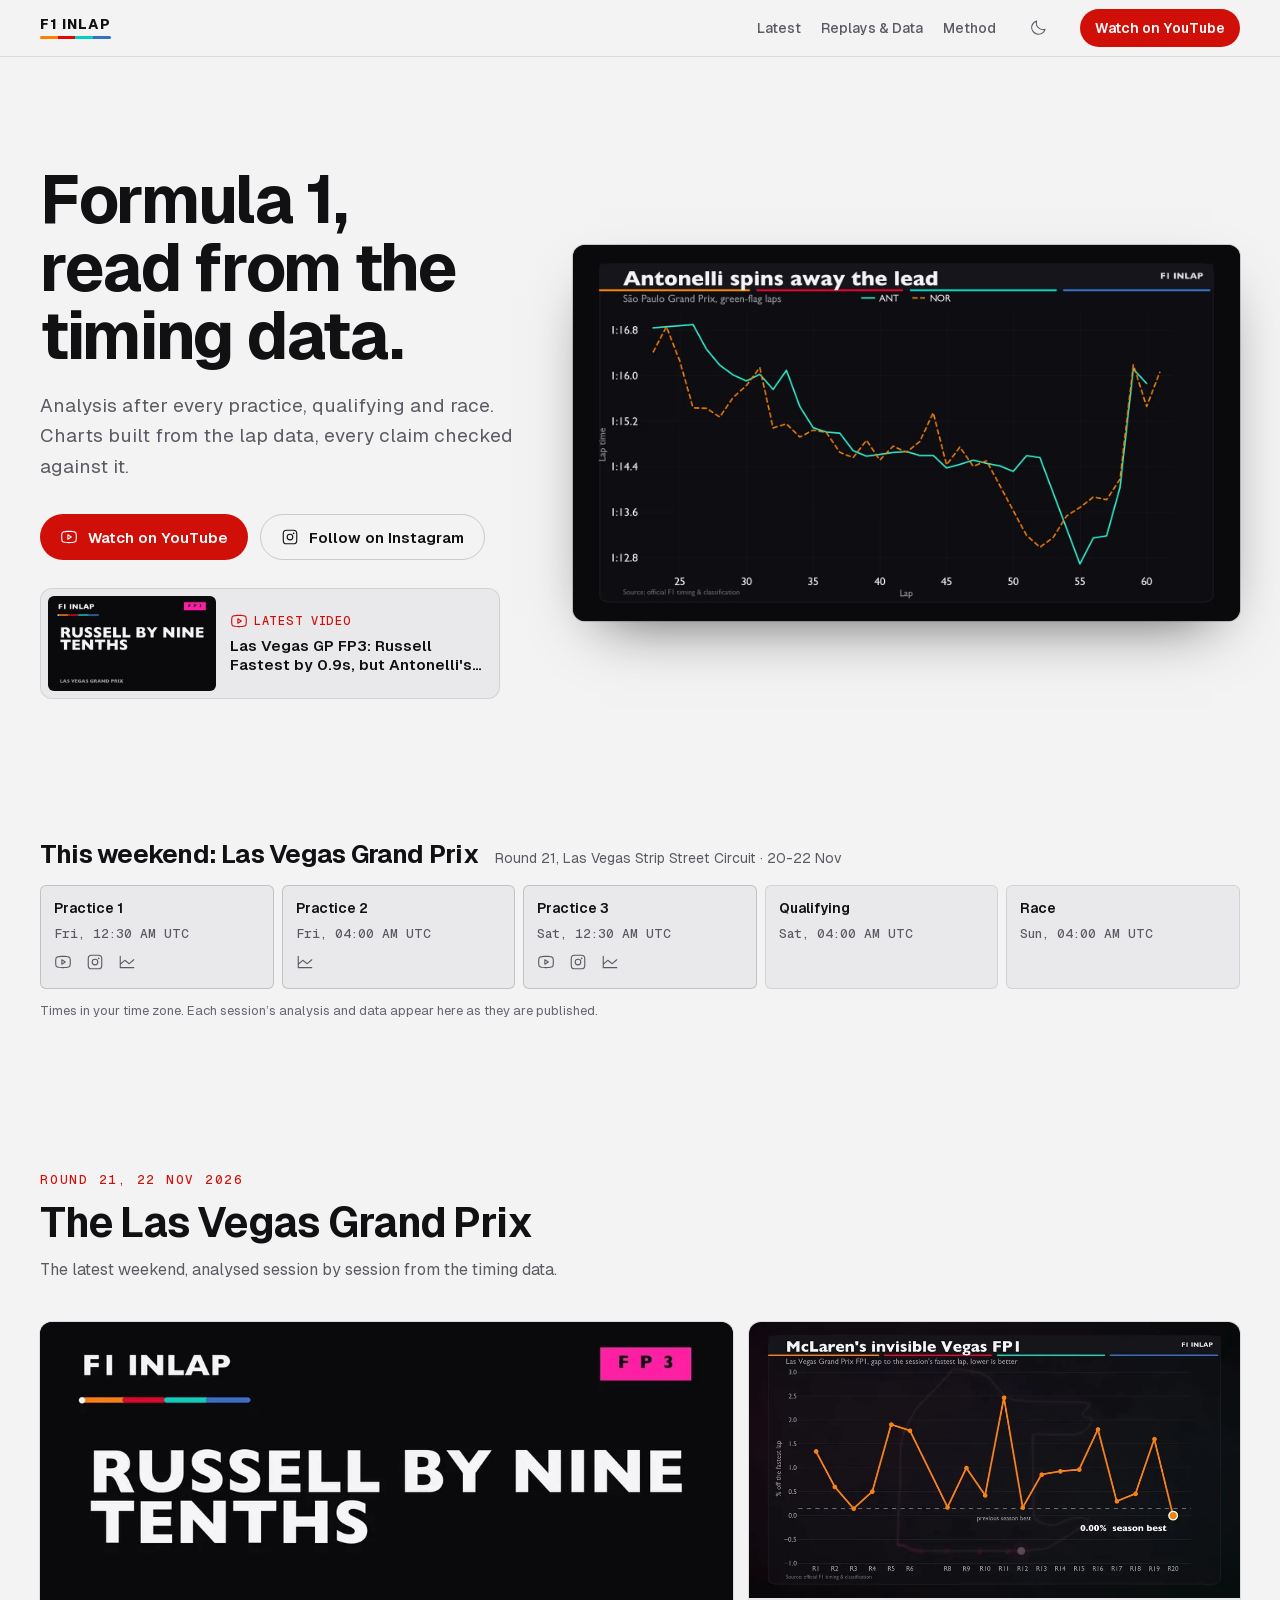
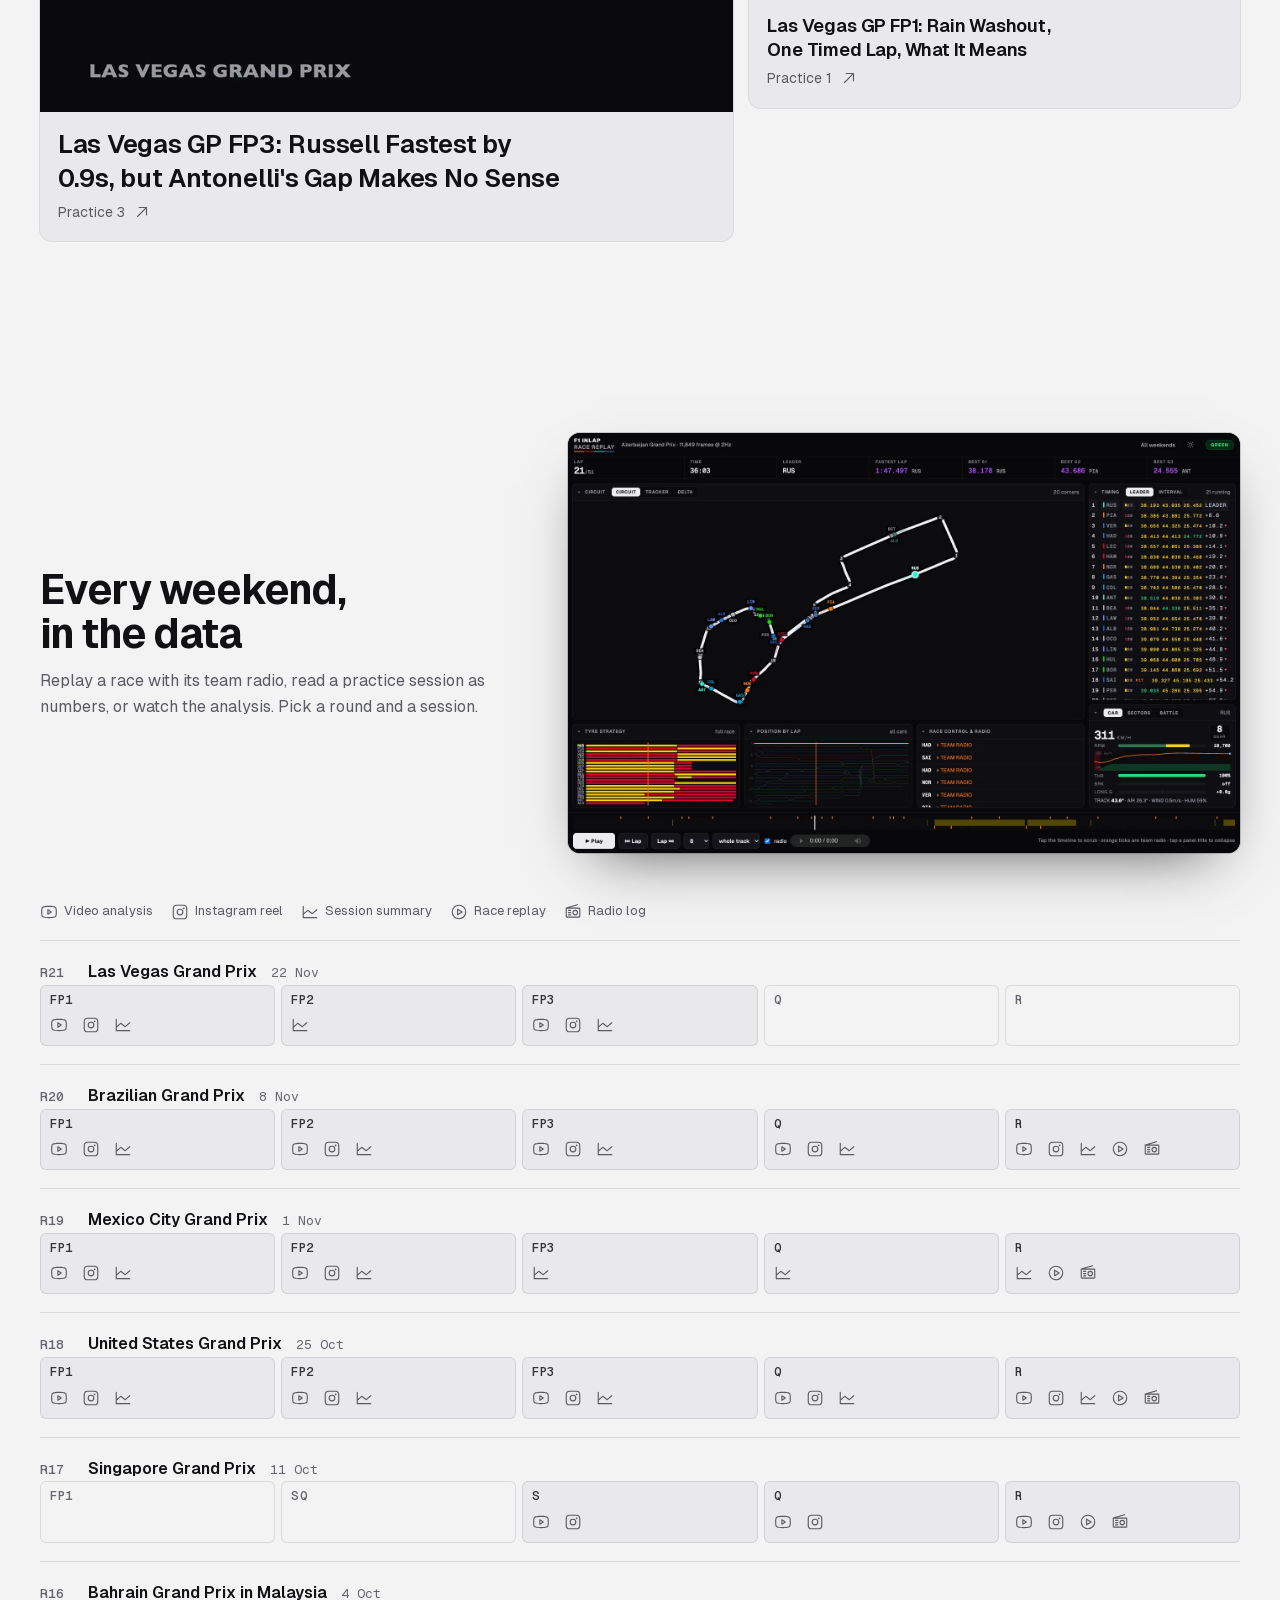
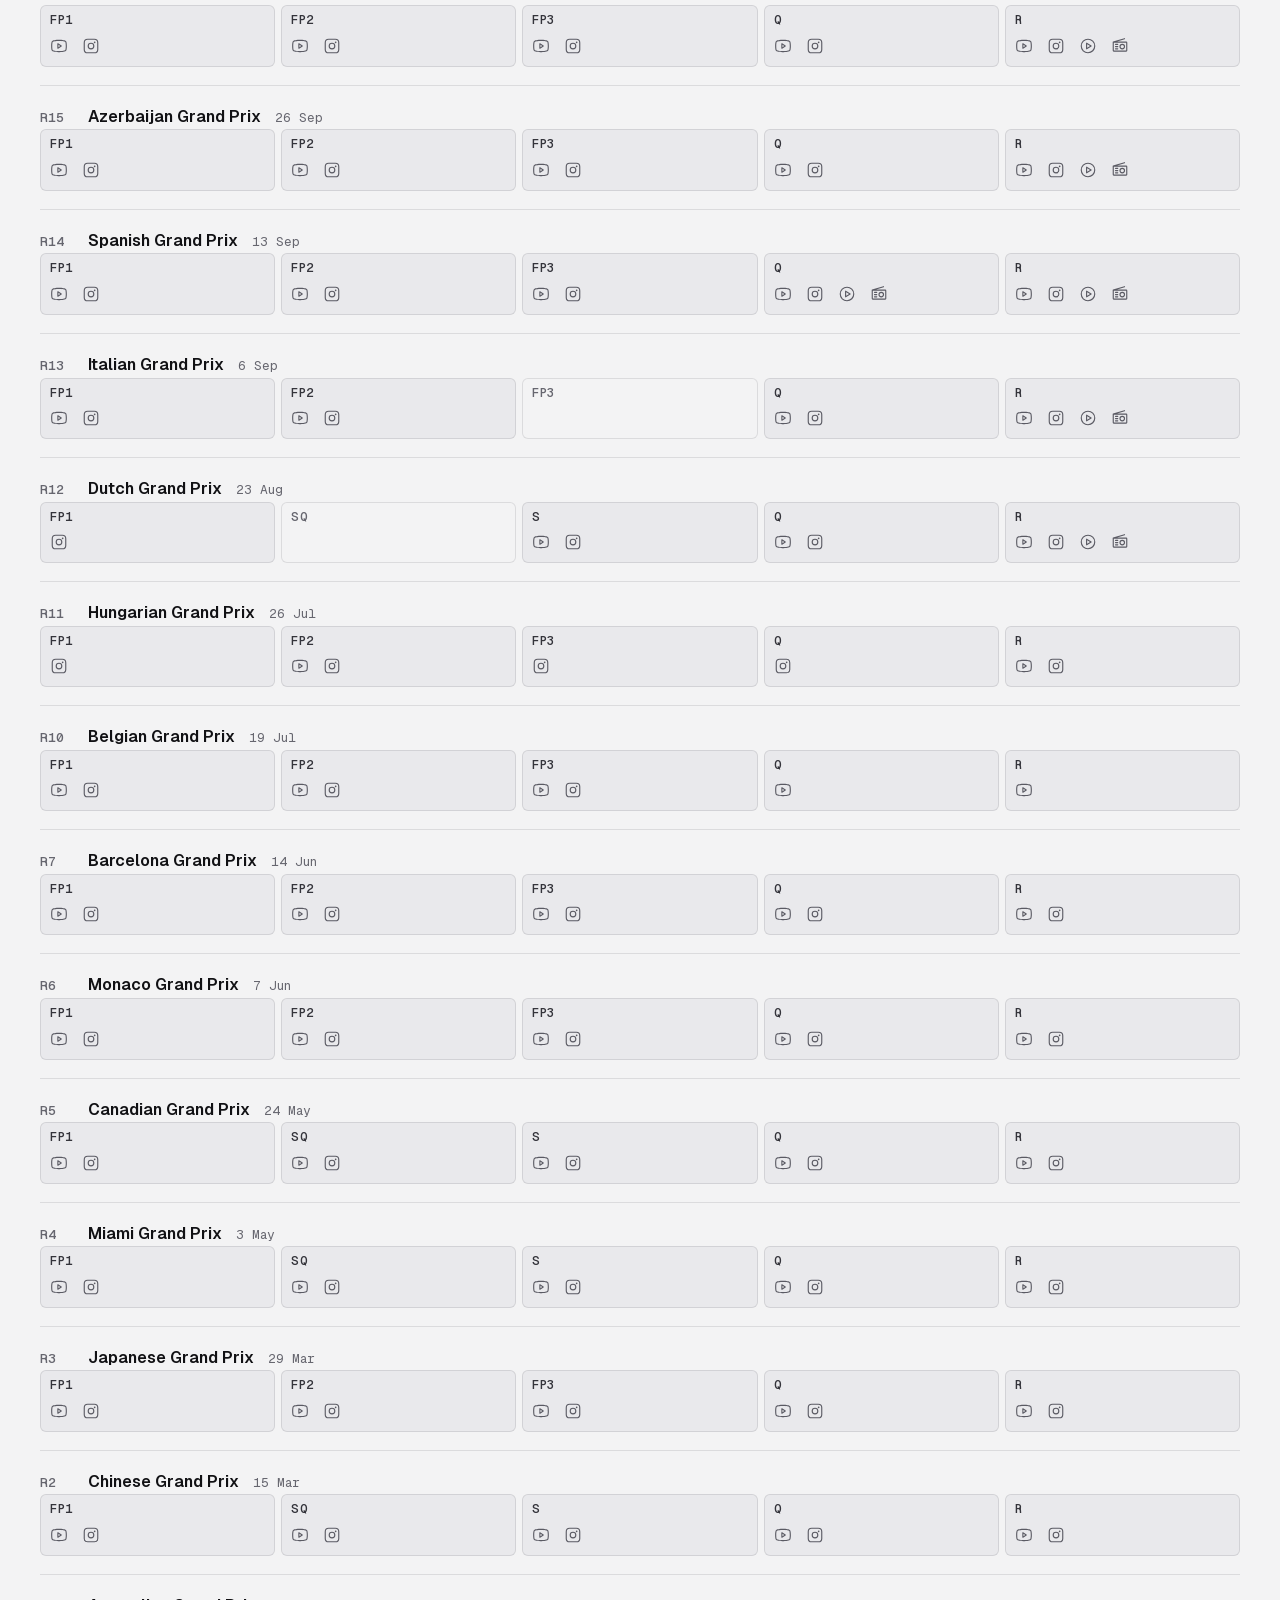
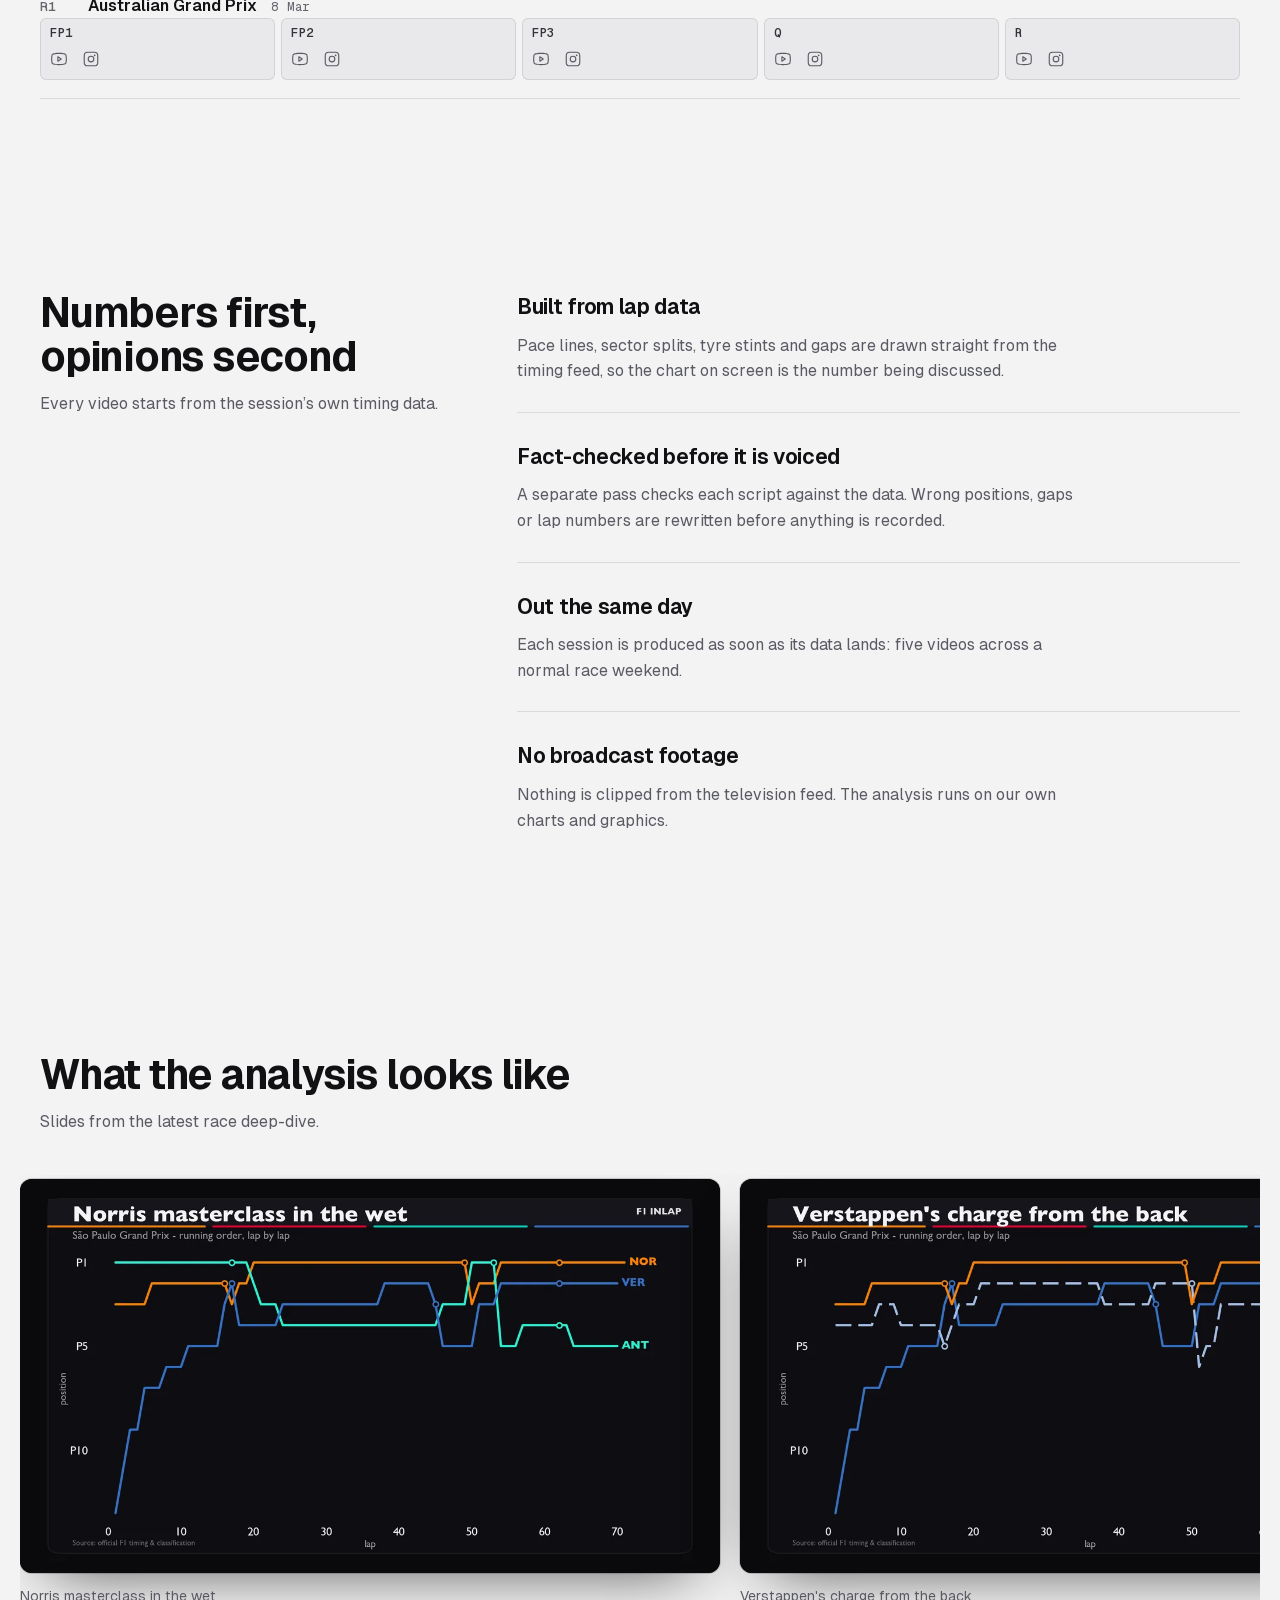
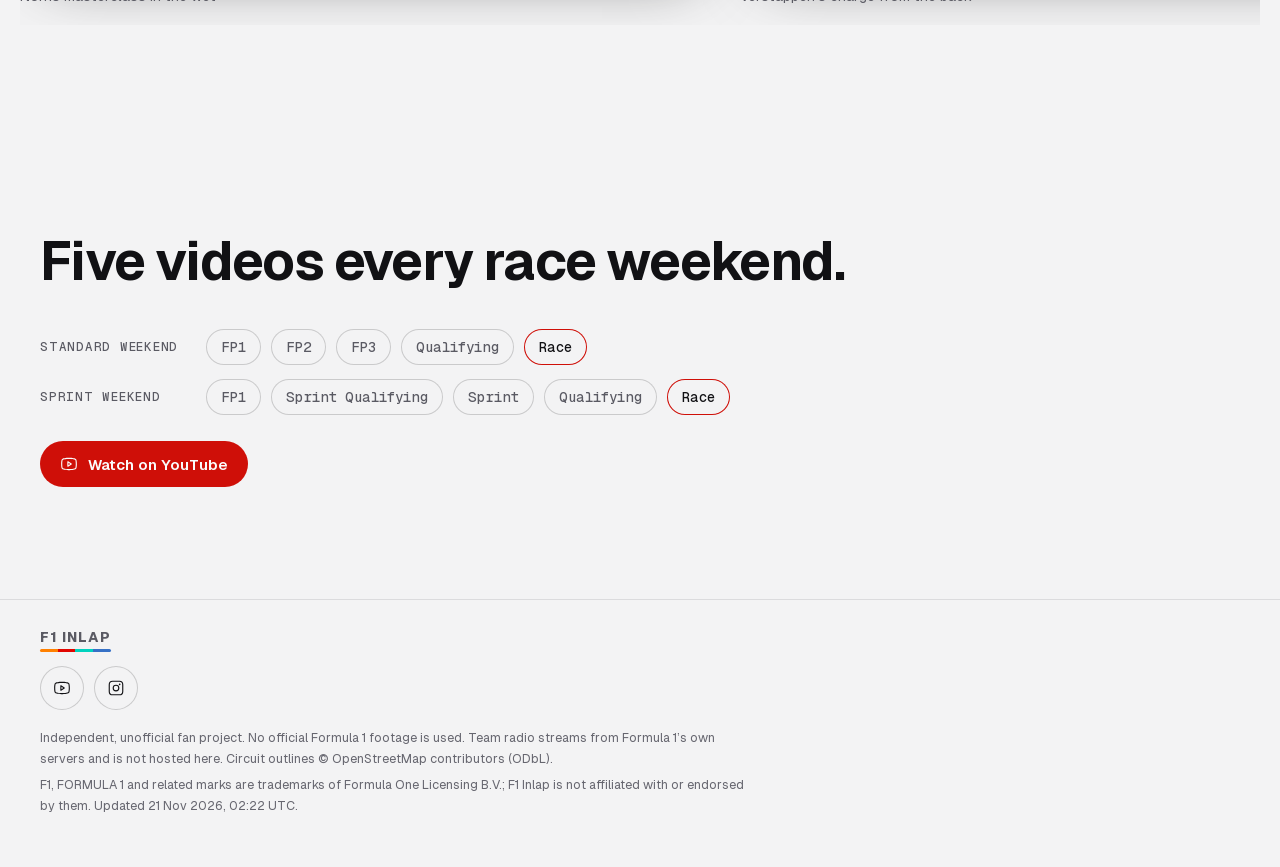
==== commit 939cffed: "site: 2026-11-21 02:22 UTC" ====
--- a/index.html
+++ b/index.html
@@ -259,7 +259,7 @@
           <a class="btn btn-primary" href="https://www.youtube.com/@f1inlap"><svg class="icon" aria-hidden="true"><use href="#i-yt"/></svg>Watch on YouTube</a>
           <a class="btn btn-quiet" href="https://www.instagram.com/f1inlap/"><svg class="icon" aria-hidden="true"><use href="#i-ig"/></svg>Follow on Instagram</a>
         </div>
-        <a class="hero-vid rise" href="https://youtu.be/E95BUMv5PC8"><img src="assets/img/thumbs/E95BUMv5PC8.webp" width="960" height="540" alt=""><span><span class="k"><svg class="icon" aria-hidden="true"><use href="#i-yt"/></svg>Latest video</span><span class="t">Las Vegas GP FP1: Rain Washout, One Timed Lap, What It Means</span></span></a>
+        <a class="hero-vid rise" href="https://youtu.be/OFEvxFLj3yI"><img src="assets/img/thumbs/OFEvxFLj3yI.webp" width="960" height="540" alt=""><span><span class="k"><svg class="icon" aria-hidden="true"><use href="#i-yt"/></svg>Latest video</span><span class="t">Las Vegas GP FP3: Russell Fastest by 0.9s, but Antonelli&#x27;s Gap Makes No Sense</span></span></a>
       </div>
       <div class="screen"><img src="assets/img/charts/hero.webp" width="1600" height="900" fetchpriority="high" alt="Chart from the latest race analysis: Antonelli spins away the lead."></div>
     </div>
@@ -268,7 +268,7 @@
   <section id="weekend" class="weekend" aria-labelledby="weekend-h">
     <div class="wrap">
       <div class="whead"><h2 id="weekend-h">This weekend: Las Vegas Grand Prix</h2><span class="wmeta">Round 21, Las Vegas Strip Street Circuit · 20-22 Nov</span></div>
-      <ol class="wcells" aria-label="Sessions this weekend"><li class="wcell has"><span class="wname">Practice 1</span><time class="wt" datetime="2026-11-20T00:30:00+00:00">Fri 00:30 UTC</time><span class="acts"><a class="vid" href="https://youtu.be/E95BUMv5PC8"><svg class="icon" aria-hidden="true"><use href="#i-yt"/></svg><span class="lbl">Video</span><span class="sr"> analysis, Las Vegas Grand Prix Practice 1</span></a><a class="reel" href="https://www.instagram.com/reel/Df84BnejnX4/"><svg class="icon" aria-hidden="true"><use href="#i-ig"/></svg><span class="lbl">Reel</span><span class="sr"> on Instagram, Las Vegas Grand Prix Practice 1</span></a><a href="replay/session.html?f=session-2026-21-FP1.json"><svg class="icon" aria-hidden="true"><use href="#i-chart"/></svg><span class="lbl">Summary</span><span class="sr"> of the session, Las Vegas Grand Prix Practice 1</span></a></span></li><li class="wcell has"><span class="wname">Practice 2</span><time class="wt" datetime="2026-11-20T04:00:00+00:00">Fri 04:00 UTC</time><span class="acts"><a href="replay/session.html?f=session-2026-21-FP2.json"><svg class="icon" aria-hidden="true"><use href="#i-chart"/></svg><span class="lbl">Summary</span><span class="sr"> of the session, Las Vegas Grand Prix Practice 2</span></a></span></li><li class="wcell"><span class="wname">Practice 3</span><time class="wt" datetime="2026-11-21T00:30:00+00:00">Sat 00:30 UTC</time><span class="acts"></span></li><li class="wcell"><span class="wname">Qualifying</span><time class="wt" datetime="2026-11-21T04:00:00+00:00">Sat 04:00 UTC</time><span class="acts"></span></li><li class="wcell"><span class="wname">Race</span><time class="wt" datetime="2026-11-22T04:00:00+00:00">Sun 04:00 UTC</time><span class="acts"></span></li></ol>
+      <ol class="wcells" aria-label="Sessions this weekend"><li class="wcell has"><span class="wname">Practice 1</span><time class="wt" datetime="2026-11-20T00:30:00+00:00">Fri 00:30 UTC</time><span class="acts"><a class="vid" href="https://youtu.be/E95BUMv5PC8"><svg class="icon" aria-hidden="true"><use href="#i-yt"/></svg><span class="lbl">Video</span><span class="sr"> analysis, Las Vegas Grand Prix Practice 1</span></a><a class="reel" href="https://www.instagram.com/reel/Df84BnejnX4/"><svg class="icon" aria-hidden="true"><use href="#i-ig"/></svg><span class="lbl">Reel</span><span class="sr"> on Instagram, Las Vegas Grand Prix Practice 1</span></a><a href="replay/session.html?f=session-2026-21-FP1.json"><svg class="icon" aria-hidden="true"><use href="#i-chart"/></svg><span class="lbl">Summary</span><span class="sr"> of the session, Las Vegas Grand Prix Practice 1</span></a></span></li><li class="wcell has"><span class="wname">Practice 2</span><time class="wt" datetime="2026-11-20T04:00:00+00:00">Fri 04:00 UTC</time><span class="acts"><a href="replay/session.html?f=session-2026-21-FP2.json"><svg class="icon" aria-hidden="true"><use href="#i-chart"/></svg><span class="lbl">Summary</span><span class="sr"> of the session, Las Vegas Grand Prix Practice 2</span></a></span></li><li class="wcell has"><span class="wname">Practice 3</span><time class="wt" datetime="2026-11-21T00:30:00+00:00">Sat 00:30 UTC</time><span class="acts"><a class="vid" href="https://youtu.be/OFEvxFLj3yI"><svg class="icon" aria-hidden="true"><use href="#i-yt"/></svg><span class="lbl">Video</span><span class="sr"> analysis, Las Vegas Grand Prix Practice 3</span></a><a class="reel" href="https://www.instagram.com/reel/Df_JQZZDi4l/"><svg class="icon" aria-hidden="true"><use href="#i-ig"/></svg><span class="lbl">Reel</span><span class="sr"> on Instagram, Las Vegas Grand Prix Practice 3</span></a><a href="replay/session.html?f=session-2026-21-FP3.json"><svg class="icon" aria-hidden="true"><use href="#i-chart"/></svg><span class="lbl">Summary</span><span class="sr"> of the session, Las Vegas Grand Prix Practice 3</span></a></span></li><li class="wcell"><span class="wname">Qualifying</span><time class="wt" datetime="2026-11-21T04:00:00+00:00">Sat 04:00 UTC</time><span class="acts"></span></li><li class="wcell"><span class="wname">Race</span><time class="wt" datetime="2026-11-22T04:00:00+00:00">Sun 04:00 UTC</time><span class="acts"></span></li></ol>
       <p class="wnote">Times in your time zone. Each session’s analysis and data appear here as they are published.</p>
     </div>
   </section>
@@ -278,7 +278,7 @@
       <p class="eyebrow">Round 21, 22 Nov 2026</p>
       <h2 id="latest-h" class="reveal">The Las Vegas Grand Prix</h2>
       <p class="lede reveal">The latest weekend, analysed session by session from the timing data.</p>
-      <div class="bento one"><a class="tile t-lead" href="https://youtu.be/E95BUMv5PC8"><img src="assets/img/thumbs/E95BUMv5PC8.webp" width="960" height="540" loading=lazy alt="Video thumbnail: Las Vegas GP FP1: Rain Washout, One Timed Lap, What It Means"><div class="meta"><h3>Las Vegas GP FP1: Rain Washout, One Timed Lap, What It Means</h3><span class="sub">Practice 1<svg class="icon" aria-hidden="true"><use href="#i-arrow"/></svg></span></div></a></div>
+      <div class="bento"><a class="tile t-lead" href="https://youtu.be/OFEvxFLj3yI"><img src="assets/img/thumbs/OFEvxFLj3yI.webp" width="960" height="540" loading=lazy alt="Video thumbnail: Las Vegas GP FP3: Russell Fastest by 0.9s, but Antonelli&#x27;s Gap Makes No Sense"><div class="meta"><h3>Las Vegas GP FP3: Russell Fastest by 0.9s, but Antonelli&#x27;s Gap Makes No Sense</h3><span class="sub">Practice 3<svg class="icon" aria-hidden="true"><use href="#i-arrow"/></svg></span></div></a><a class="tile t-side" href="https://youtu.be/E95BUMv5PC8"><img src="assets/img/thumbs/E95BUMv5PC8.webp" width="960" height="540" loading=lazy alt="Video thumbnail: Las Vegas GP FP1: Rain Washout, One Timed Lap, What It Means"><div class="meta"><h3>Las Vegas GP FP1: Rain Washout, One Timed Lap, What It Means</h3><span class="sub">Practice 1<svg class="icon" aria-hidden="true"><use href="#i-arrow"/></svg></span></div></a></div>
     </div>
   </section>
 
@@ -301,7 +301,7 @@
         <li><svg class="icon" aria-hidden="true"><use href="#i-radio"/></svg>Radio log</li>
       </ul>
       <ol class="weekends" aria-label="Race weekends, newest first">
-        <li class="wk"><details class="wk-d" open><summary><span class="wk-id"><span class="rnd">R21</span><span class="gp">Las Vegas Grand Prix</span><span class="dt">22 Nov</span></span></summary><ol class="cells" aria-label="Las Vegas Grand Prix sessions"><li class="cell"><span class="s">FP1</span><span class="acts"><a class="vid" href="https://youtu.be/E95BUMv5PC8"><svg class="icon" aria-hidden="true"><use href="#i-yt"/></svg><span class="lbl">Video</span><span class="sr"> analysis, Las Vegas Grand Prix Practice 1</span></a><a class="reel" href="https://www.instagram.com/reel/Df84BnejnX4/"><svg class="icon" aria-hidden="true"><use href="#i-ig"/></svg><span class="lbl">Reel</span><span class="sr"> on Instagram, Las Vegas Grand Prix Practice 1</span></a><a href="replay/session.html?f=session-2026-21-FP1.json"><svg class="icon" aria-hidden="true"><use href="#i-chart"/></svg><span class="lbl">Summary</span><span class="sr"> of the session, Las Vegas Grand Prix Practice 1</span></a></span></li><li class="cell"><span class="s">FP2</span><span class="acts"><a href="replay/session.html?f=session-2026-21-FP2.json"><svg class="icon" aria-hidden="true"><use href="#i-chart"/></svg><span class="lbl">Summary</span><span class="sr"> of the session, Las Vegas Grand Prix Practice 2</span></a></span></li><li class="cell off"><span class="s">FP3</span><span class="acts"></span></li><li class="cell off"><span class="s">Q</span><span class="acts"></span></li><li class="cell off"><span class="s">R</span><span class="acts"></span></li></ol></details></li>
+        <li class="wk"><details class="wk-d" open><summary><span class="wk-id"><span class="rnd">R21</span><span class="gp">Las Vegas Grand Prix</span><span class="dt">22 Nov</span></span></summary><ol class="cells" aria-label="Las Vegas Grand Prix sessions"><li class="cell"><span class="s">FP1</span><span class="acts"><a class="vid" href="https://youtu.be/E95BUMv5PC8"><svg class="icon" aria-hidden="true"><use href="#i-yt"/></svg><span class="lbl">Video</span><span class="sr"> analysis, Las Vegas Grand Prix Practice 1</span></a><a class="reel" href="https://www.instagram.com/reel/Df84BnejnX4/"><svg class="icon" aria-hidden="true"><use href="#i-ig"/></svg><span class="lbl">Reel</span><span class="sr"> on Instagram, Las Vegas Grand Prix Practice 1</span></a><a href="replay/session.html?f=session-2026-21-FP1.json"><svg class="icon" aria-hidden="true"><use href="#i-chart"/></svg><span class="lbl">Summary</span><span class="sr"> of the session, Las Vegas Grand Prix Practice 1</span></a></span></li><li class="cell"><span class="s">FP2</span><span class="acts"><a href="replay/session.html?f=session-2026-21-FP2.json"><svg class="icon" aria-hidden="true"><use href="#i-chart"/></svg><span class="lbl">Summary</span><span class="sr"> of the session, Las Vegas Grand Prix Practice 2</span></a></span></li><li class="cell"><span class="s">FP3</span><span class="acts"><a class="vid" href="https://youtu.be/OFEvxFLj3yI"><svg class="icon" aria-hidden="true"><use href="#i-yt"/></svg><span class="lbl">Video</span><span class="sr"> analysis, Las Vegas Grand Prix Practice 3</span></a><a class="reel" href="https://www.instagram.com/reel/Df_JQZZDi4l/"><svg class="icon" aria-hidden="true"><use href="#i-ig"/></svg><span class="lbl">Reel</span><span class="sr"> on Instagram, Las Vegas Grand Prix Practice 3</span></a><a href="replay/session.html?f=session-2026-21-FP3.json"><svg class="icon" aria-hidden="true"><use href="#i-chart"/></svg><span class="lbl">Summary</span><span class="sr"> of the session, Las Vegas Grand Prix Practice 3</span></a></span></li><li class="cell off"><span class="s">Q</span><span class="acts"></span></li><li class="cell off"><span class="s">R</span><span class="acts"></span></li></ol></details></li>
         <li class="wk"><details class="wk-d" open><summary><span class="wk-id"><span class="rnd">R20</span><span class="gp">Brazilian Grand Prix</span><span class="dt">8 Nov</span></span></summary><ol class="cells" aria-label="Brazilian Grand Prix sessions"><li class="cell"><span class="s">FP1</span><span class="acts"><a class="vid" href="https://youtu.be/OZDxk170DK4"><svg class="icon" aria-hidden="true"><use href="#i-yt"/></svg><span class="lbl">Video</span><span class="sr"> analysis, Brazilian Grand Prix Practice 1</span></a><a class="reel" href="https://www.instagram.com/reel/Dfb1J6Xgc0z/"><svg class="icon" aria-hidden="true"><use href="#i-ig"/></svg><span class="lbl">Reel</span><span class="sr"> on Instagram, Brazilian Grand Prix Practice 1</span></a><a href="replay/session.html?f=session-2026-20-FP1.json"><svg class="icon" aria-hidden="true"><use href="#i-chart"/></svg><span class="lbl">Summary</span><span class="sr"> of the session, Brazilian Grand Prix Practice 1</span></a></span></li><li class="cell"><span class="s">FP2</span><span class="acts"><a class="vid" href="https://youtu.be/0deheLVS9wk"><svg class="icon" aria-hidden="true"><use href="#i-yt"/></svg><span class="lbl">Video</span><span class="sr"> analysis, Brazilian Grand Prix Practice 2</span></a><a class="reel" href="https://www.instagram.com/reel/Dfb2K-oHEPV/"><svg class="icon" aria-hidden="true"><use href="#i-ig"/></svg><span class="lbl">Reel</span><span class="sr"> on Instagram, Brazilian Grand Prix Practice 2</span></a><a href="replay/session.html?f=session-2026-20-FP2.json"><svg class="icon" aria-hidden="true"><use href="#i-chart"/></svg><span class="lbl">Summary</span><span class="sr"> of the session, Brazilian Grand Prix Practice 2</span></a></span></li><li class="cell"><span class="s">FP3</span><span class="acts"><a class="vid" href="https://youtu.be/hqgRqEK7-wQ"><svg class="icon" aria-hidden="true"><use href="#i-yt"/></svg><span class="lbl">Video</span><span class="sr"> analysis, Brazilian Grand Prix Practice 3</span></a><a class="reel" href="https://www.instagram.com/reel/DflI8YSjvqv/"><svg class="icon" aria-hidden="true"><use href="#i-ig"/></svg><span class="lbl">Reel</span><span class="sr"> on Instagram, Brazilian Grand Prix Practice 3</span></a><a href="replay/session.html?f=session-2026-20-FP3.json"><svg class="icon" aria-hidden="true"><use href="#i-chart"/></svg><span class="lbl">Summary</span><span class="sr"> of the session, Brazilian Grand Prix Practice 3</span></a></span></li><li class="cell"><span class="s">Q</span><span class="acts"><a class="vid" href="https://youtu.be/2SPK5fxDKc0"><svg class="icon" aria-hidden="true"><use href="#i-yt"/></svg><span class="lbl">Video</span><span class="sr"> analysis, Brazilian Grand Prix Qualifying</span></a><a class="reel" href="https://www.instagram.com/reel/DflJKqLmTaZ/"><svg class="icon" aria-hidden="true"><use href="#i-ig"/></svg><span class="lbl">Reel</span><span class="sr"> on Instagram, Brazilian Grand Prix Qualifying</span></a><a href="replay/session.html?f=session-2026-20-Q.json"><svg class="icon" aria-hidden="true"><use href="#i-chart"/></svg><span class="lbl">Summary</span><span class="sr"> of the session, Brazilian Grand Prix Qualifying</span></a></span></li><li class="cell"><span class="s">R</span><span class="acts"><a class="vid" href="https://youtu.be/fs2vWUauilI"><svg class="icon" aria-hidden="true"><use href="#i-yt"/></svg><span class="lbl">Video</span><span class="sr"> analysis, Brazilian Grand Prix Race</span></a><a class="reel" href="https://www.instagram.com/reel/DflJYWfCq9i/"><svg class="icon" aria-hidden="true"><use href="#i-ig"/></svg><span class="lbl">Reel</span><span class="sr"> on Instagram, Brazilian Grand Prix Race</span></a><a href="replay/session.html?f=session-2026-20-R.json"><svg class="icon" aria-hidden="true"><use href="#i-chart"/></svg><span class="lbl">Summary</span><span class="sr"> of the session, Brazilian Grand Prix Race</span></a><a href="replay/dashboard.html?f=replay-2026-20-R.json"><svg class="icon" aria-hidden="true"><use href="#i-play"/></svg><span class="lbl">Replay</span><span class="sr"> of the session, Brazilian Grand Prix Race</span></a><a href="replay/radio.html?f=replay-2026-20-R.json"><svg class="icon" aria-hidden="true"><use href="#i-radio"/></svg><span class="lbl">Radio</span><span class="sr"> log, Brazilian Grand Prix Race</span></a></span></li></ol></details></li>
         <li class="wk"><details class="wk-d" open><summary><span class="wk-id"><span class="rnd">R19</span><span class="gp">Mexico City Grand Prix</span><span class="dt">1 Nov</span></span></summary><ol class="cells" aria-label="Mexico City Grand Prix sessions"><li class="cell"><span class="s">FP1</span><span class="acts"><a class="vid" href="https://youtu.be/d9KekZyGszA"><svg class="icon" aria-hidden="true"><use href="#i-yt"/></svg><span class="lbl">Video</span><span class="sr"> analysis, Mexico City Grand Prix Practice 1</span></a><a class="reel" href="https://www.instagram.com/reel/DfMtI0dgka_/"><svg class="icon" aria-hidden="true"><use href="#i-ig"/></svg><span class="lbl">Reel</span><span class="sr"> on Instagram, Mexico City Grand Prix Practice 1</span></a><a href="replay/session.html?f=session-2026-19-FP1.json"><svg class="icon" aria-hidden="true"><use href="#i-chart"/></svg><span class="lbl">Summary</span><span class="sr"> of the session, Mexico City Grand Prix Practice 1</span></a></span></li><li class="cell"><span class="s">FP2</span><span class="acts"><a class="vid" href="https://youtu.be/T-AYszBg0wU"><svg class="icon" aria-hidden="true"><use href="#i-yt"/></svg><span class="lbl">Video</span><span class="sr"> analysis, Mexico City Grand Prix Practice 2</span></a><a class="reel" href="https://www.instagram.com/reel/DfMtW8fjZNS/"><svg class="icon" aria-hidden="true"><use href="#i-ig"/></svg><span class="lbl">Reel</span><span class="sr"> on Instagram, Mexico City Grand Prix Practice 2</span></a><a href="replay/session.html?f=session-2026-19-FP2.json"><svg class="icon" aria-hidden="true"><use href="#i-chart"/></svg><span class="lbl">Summary</span><span class="sr"> of the session, Mexico City Grand Prix Practice 2</span></a></span></li><li class="cell"><span class="s">FP3</span><span class="acts"><a href="replay/session.html?f=session-2026-19-FP3.json"><svg class="icon" aria-hidden="true"><use href="#i-chart"/></svg><span class="lbl">Summary</span><span class="sr"> of the session, Mexico City Grand Prix Practice 3</span></a></span></li><li class="cell"><span class="s">Q</span><span class="acts"><a href="replay/session.html?f=session-2026-19-Q.json"><svg class="icon" aria-hidden="true"><use href="#i-chart"/></svg><span class="lbl">Summary</span><span class="sr"> of the session, Mexico City Grand Prix Qualifying</span></a></span></li><li class="cell"><span class="s">R</span><span class="acts"><a href="replay/session.html?f=session-2026-19-R.json"><svg class="icon" aria-hidden="true"><use href="#i-chart"/></svg><span class="lbl">Summary</span><span class="sr"> of the session, Mexico City Grand Prix Race</span></a><a href="replay/dashboard.html?f=replay-2026-19-R.json"><svg class="icon" aria-hidden="true"><use href="#i-play"/></svg><span class="lbl">Replay</span><span class="sr"> of the session, Mexico City Grand Prix Race</span></a><a href="replay/radio.html?f=replay-2026-19-R.json"><svg class="icon" aria-hidden="true"><use href="#i-radio"/></svg><span class="lbl">Radio</span><span class="sr"> log, Mexico City Grand Prix Race</span></a></span></li></ol></details></li>
         <li class="wk"><details class="wk-d" open><summary><span class="wk-id"><span class="rnd">R18</span><span class="gp">United States Grand Prix</span><span class="dt">25 Oct</span></span></summary><ol class="cells" aria-label="United States Grand Prix sessions"><li class="cell"><span class="s">FP1</span><span class="acts"><a class="vid" href="https://youtu.be/xjStj6Jcjac"><svg class="icon" aria-hidden="true"><use href="#i-yt"/></svg><span class="lbl">Video</span><span class="sr"> analysis, United States Grand Prix Practice 1</span></a><a class="reel" href="https://www.instagram.com/reel/De4WNhkCXnI/"><svg class="icon" aria-hidden="true"><use href="#i-ig"/></svg><span class="lbl">Reel</span><span class="sr"> on Instagram, United States Grand Prix Practice 1</span></a><a href="replay/session.html?f=session-2026-18-FP1.json"><svg class="icon" aria-hidden="true"><use href="#i-chart"/></svg><span class="lbl">Summary</span><span class="sr"> of the session, United States Grand Prix Practice 1</span></a></span></li><li class="cell"><span class="s">FP2</span><span class="acts"><a class="vid" href="https://youtu.be/x69FQntr3p8"><svg class="icon" aria-hidden="true"><use href="#i-yt"/></svg><span class="lbl">Video</span><span class="sr"> analysis, United States Grand Prix Practice 2</span></a><a class="reel" href="https://www.instagram.com/reel/De4XVqoAZ8Y/"><svg class="icon" aria-hidden="true"><use href="#i-ig"/></svg><span class="lbl">Reel</span><span class="sr"> on Instagram, United States Grand Prix Practice 2</span></a><a href="replay/session.html?f=session-2026-18-FP2.json"><svg class="icon" aria-hidden="true"><use href="#i-chart"/></svg><span class="lbl">Summary</span><span class="sr"> of the session, United States Grand Prix Practice 2</span></a></span></li><li class="cell"><span class="s">FP3</span><span class="acts"><a class="vid" href="https://youtu.be/wV17AfxGnuI"><svg class="icon" aria-hidden="true"><use href="#i-yt"/></svg><span class="lbl">Video</span><span class="sr"> analysis, United States Grand Prix Practice 3</span></a><a class="reel" href="https://www.instagram.com/reel/De43Qnkl493/"><svg class="icon" aria-hidden="true"><use href="#i-ig"/></svg><span class="lbl">Reel</span><span class="sr"> on Instagram, United States Grand Prix Practice 3</span></a><a href="replay/session.html?f=session-2026-18-FP3.json"><svg class="icon" aria-hidden="true"><use href="#i-chart"/></svg><span class="lbl">Summary</span><span class="sr"> of the session, United States Grand Prix Practice 3</span></a></span></li><li class="cell"><span class="s">Q</span><span class="acts"><a class="vid" href="https://youtu.be/27ut2CyZZ9E"><svg class="icon" aria-hidden="true"><use href="#i-yt"/></svg><span class="lbl">Video</span><span class="sr"> analysis, United States Grand Prix Qualifying</span></a><a class="reel" href="https://www.instagram.com/reel/De5RRDFDWOh/"><svg class="icon" aria-hidden="true"><use href="#i-ig"/></svg><span class="lbl">Reel</span><span class="sr"> on Instagram, United States Grand Prix Qualifying</span></a><a href="replay/session.html?f=session-2026-18-Q.json"><svg class="icon" aria-hidden="true"><use href="#i-chart"/></svg><span class="lbl">Summary</span><span class="sr"> of the session, United States Grand Prix Qualifying</span></a></span></li><li class="cell"><span class="s">R</span><span class="acts"><a class="vid" href="https://youtu.be/9RDGwqCAEc8"><svg class="icon" aria-hidden="true"><use href="#i-yt"/></svg><span class="lbl">Video</span><span class="sr"> analysis, United States Grand Prix Race</span></a><a class="reel" href="https://www.instagram.com/reel/De74qNNgrKT/"><svg class="icon" aria-hidden="true"><use href="#i-ig"/></svg><span class="lbl">Reel</span><span class="sr"> on Instagram, United States Grand Prix Race</span></a><a href="replay/session.html?f=session-2026-18-R.json"><svg class="icon" aria-hidden="true"><use href="#i-chart"/></svg><span class="lbl">Summary</span><span class="sr"> of the session, United States Grand Prix Race</span></a><a href="replay/dashboard.html?f=replay-2026-18-R.json"><svg class="icon" aria-hidden="true"><use href="#i-play"/></svg><span class="lbl">Replay</span><span class="sr"> of the session, United States Grand Prix Race</span></a><a href="replay/radio.html?f=replay-2026-18-R.json"><svg class="icon" aria-hidden="true"><use href="#i-radio"/></svg><span class="lbl">Radio</span><span class="sr"> log, United States Grand Prix Race</span></a></span></li></ol></details></li>
@@ -371,7 +371,7 @@
       <a href="https://www.instagram.com/f1inlap/"><span class="sr">Instagram</span><svg class="icon" aria-hidden="true"><use href="#i-ig"/></svg></a>
     </div>
     <p style="margin-top:18px">Independent, unofficial fan project. No official Formula 1 footage is used. Team radio streams from Formula 1’s own servers and is not hosted here. Circuit outlines &copy; OpenStreetMap contributors (ODbL).</p>
-    <p>F1, FORMULA 1 and related marks are trademarks of Formula One Licensing B.V.; F1 Inlap is not affiliated with or endorsed by them. Updated 20 Nov 2026, 11:17 UTC.</p>
+    <p>F1, FORMULA 1 and related marks are trademarks of Formula One Licensing B.V.; F1 Inlap is not affiliated with or endorsed by them. Updated 21 Nov 2026, 02:22 UTC.</p>
   </div>
 </footer>
 
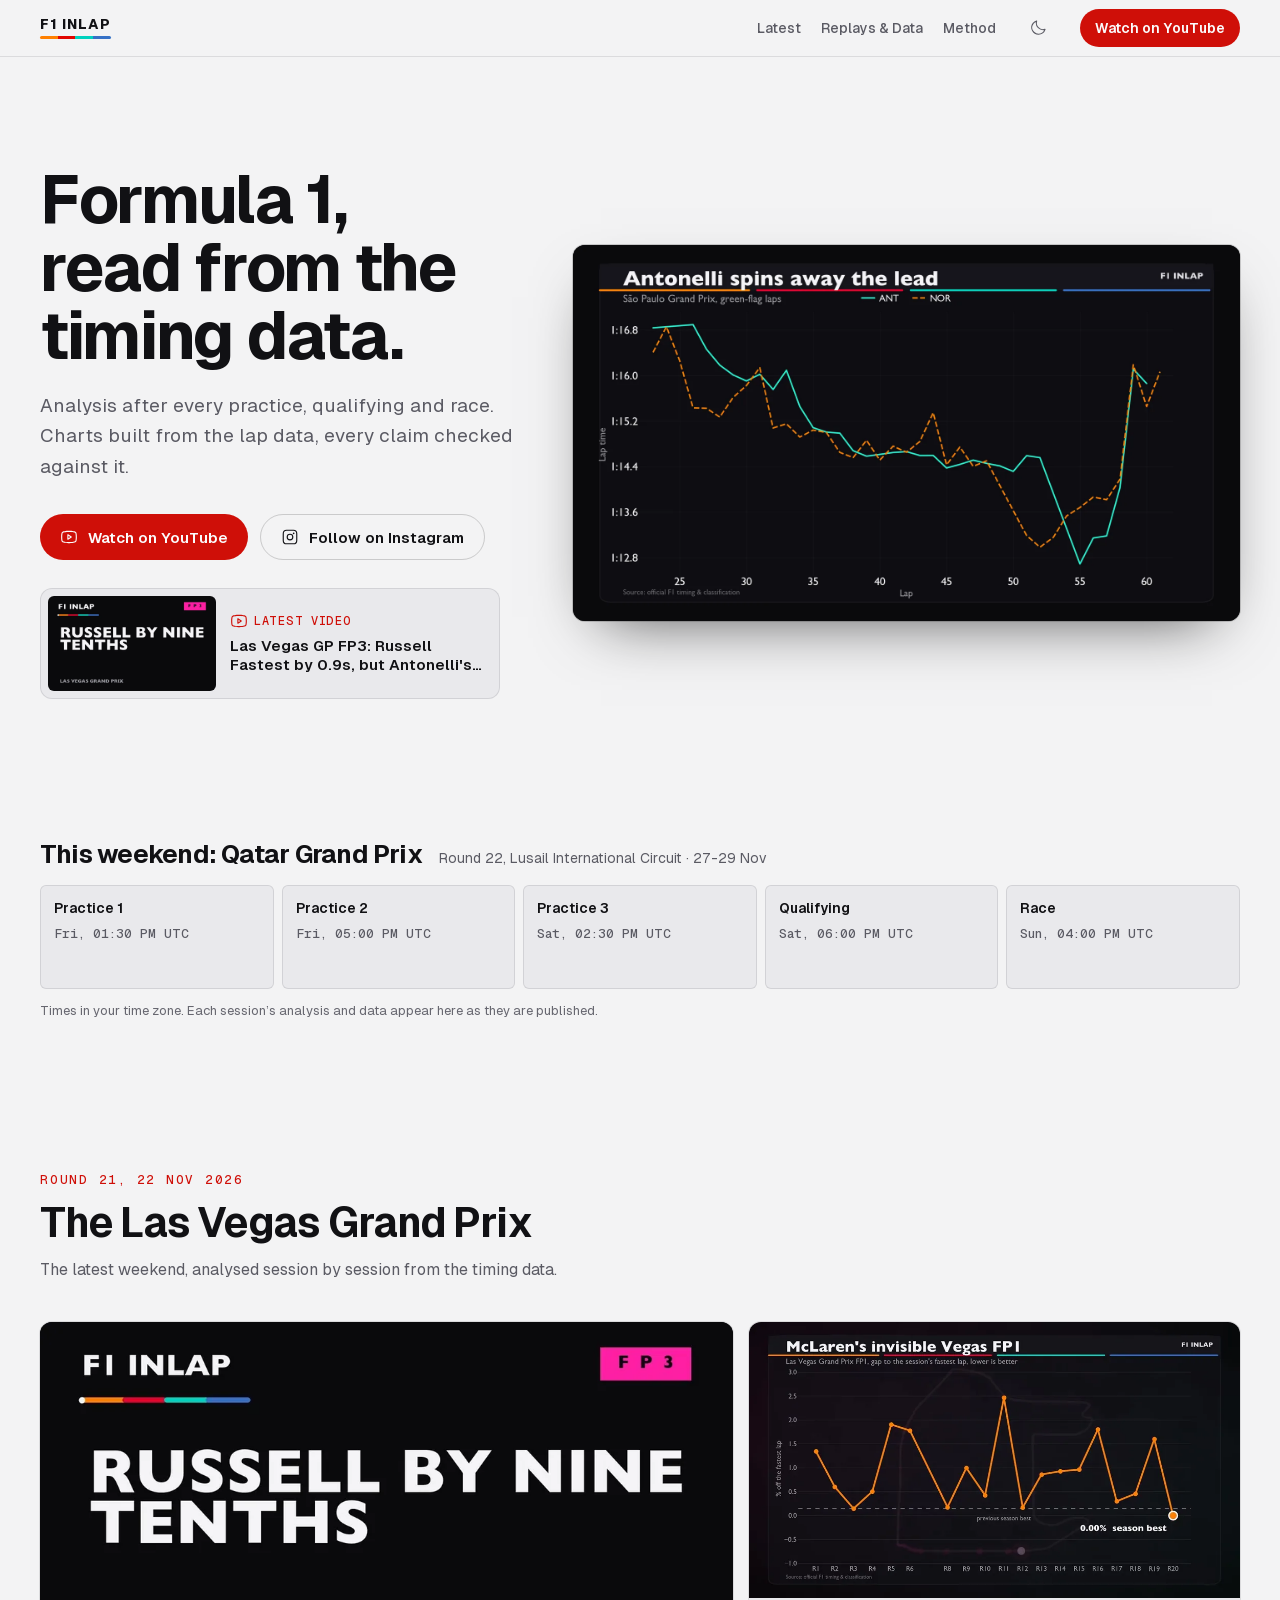
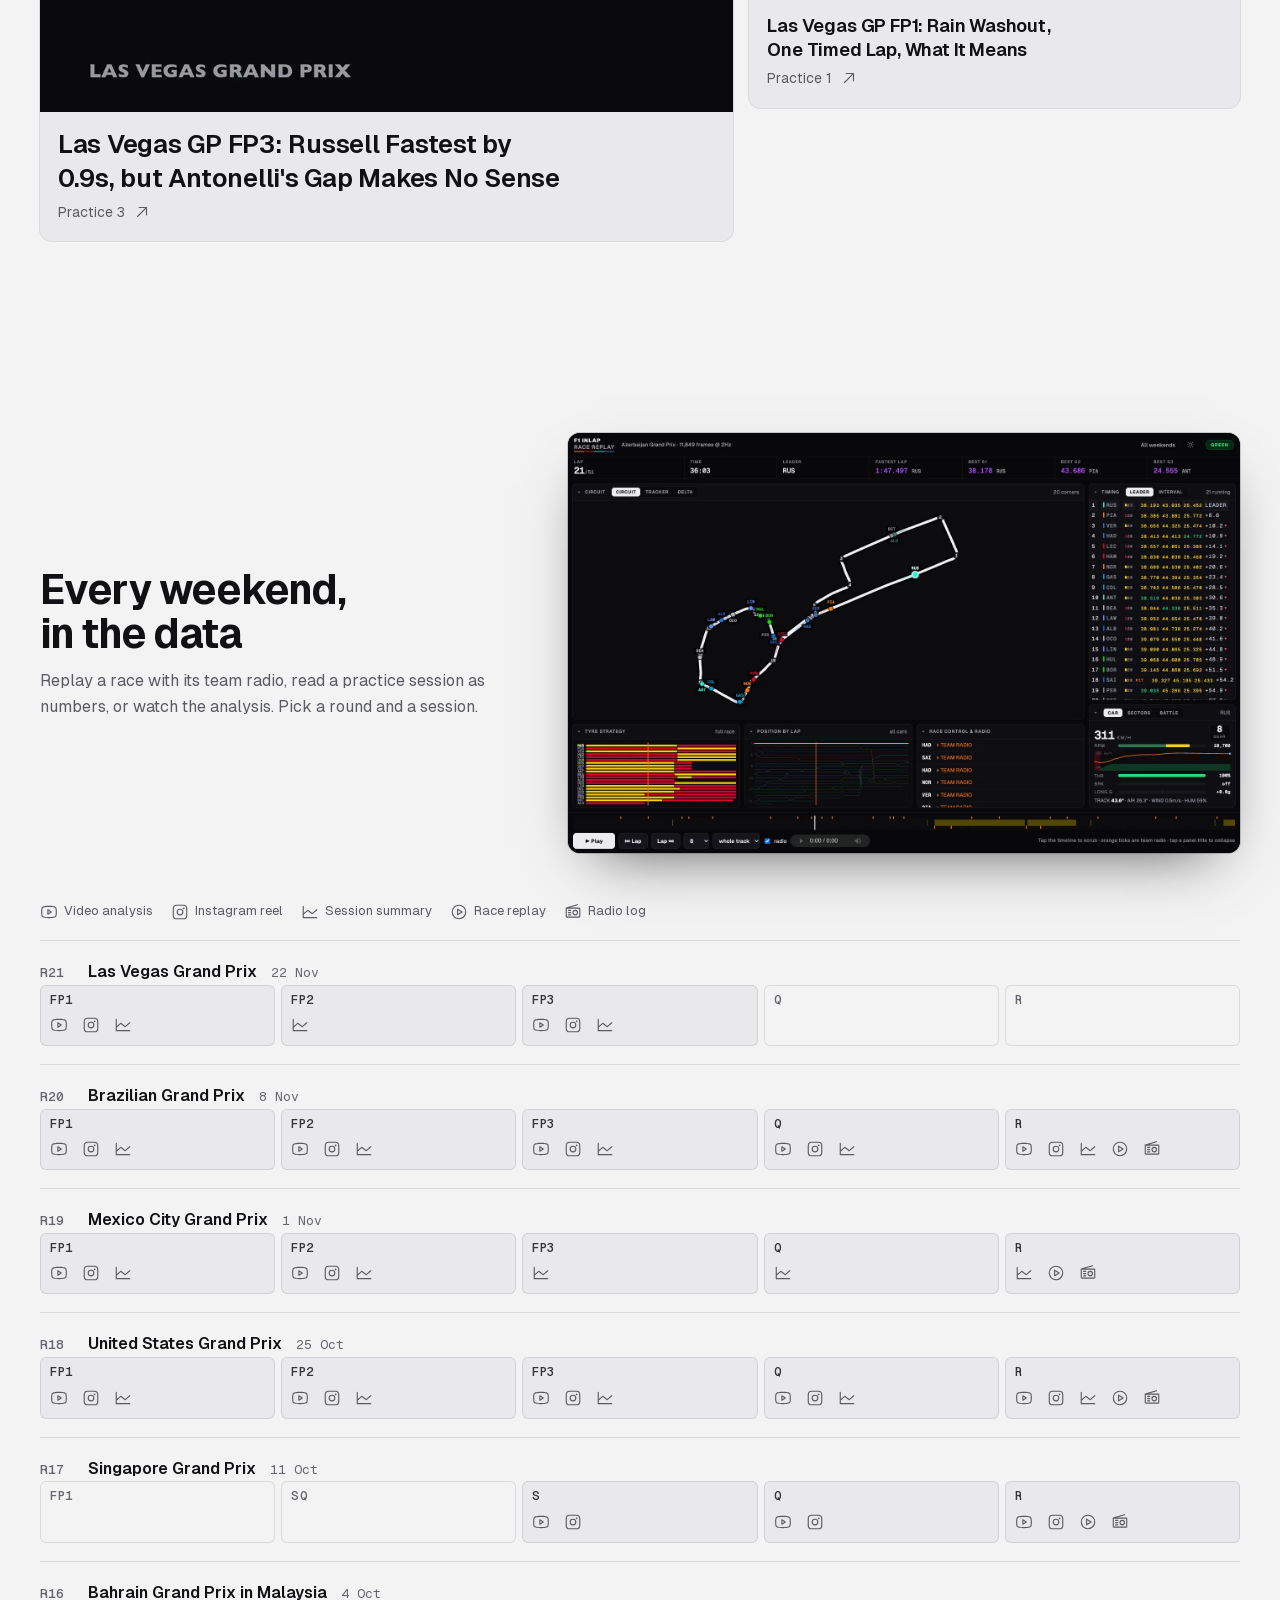
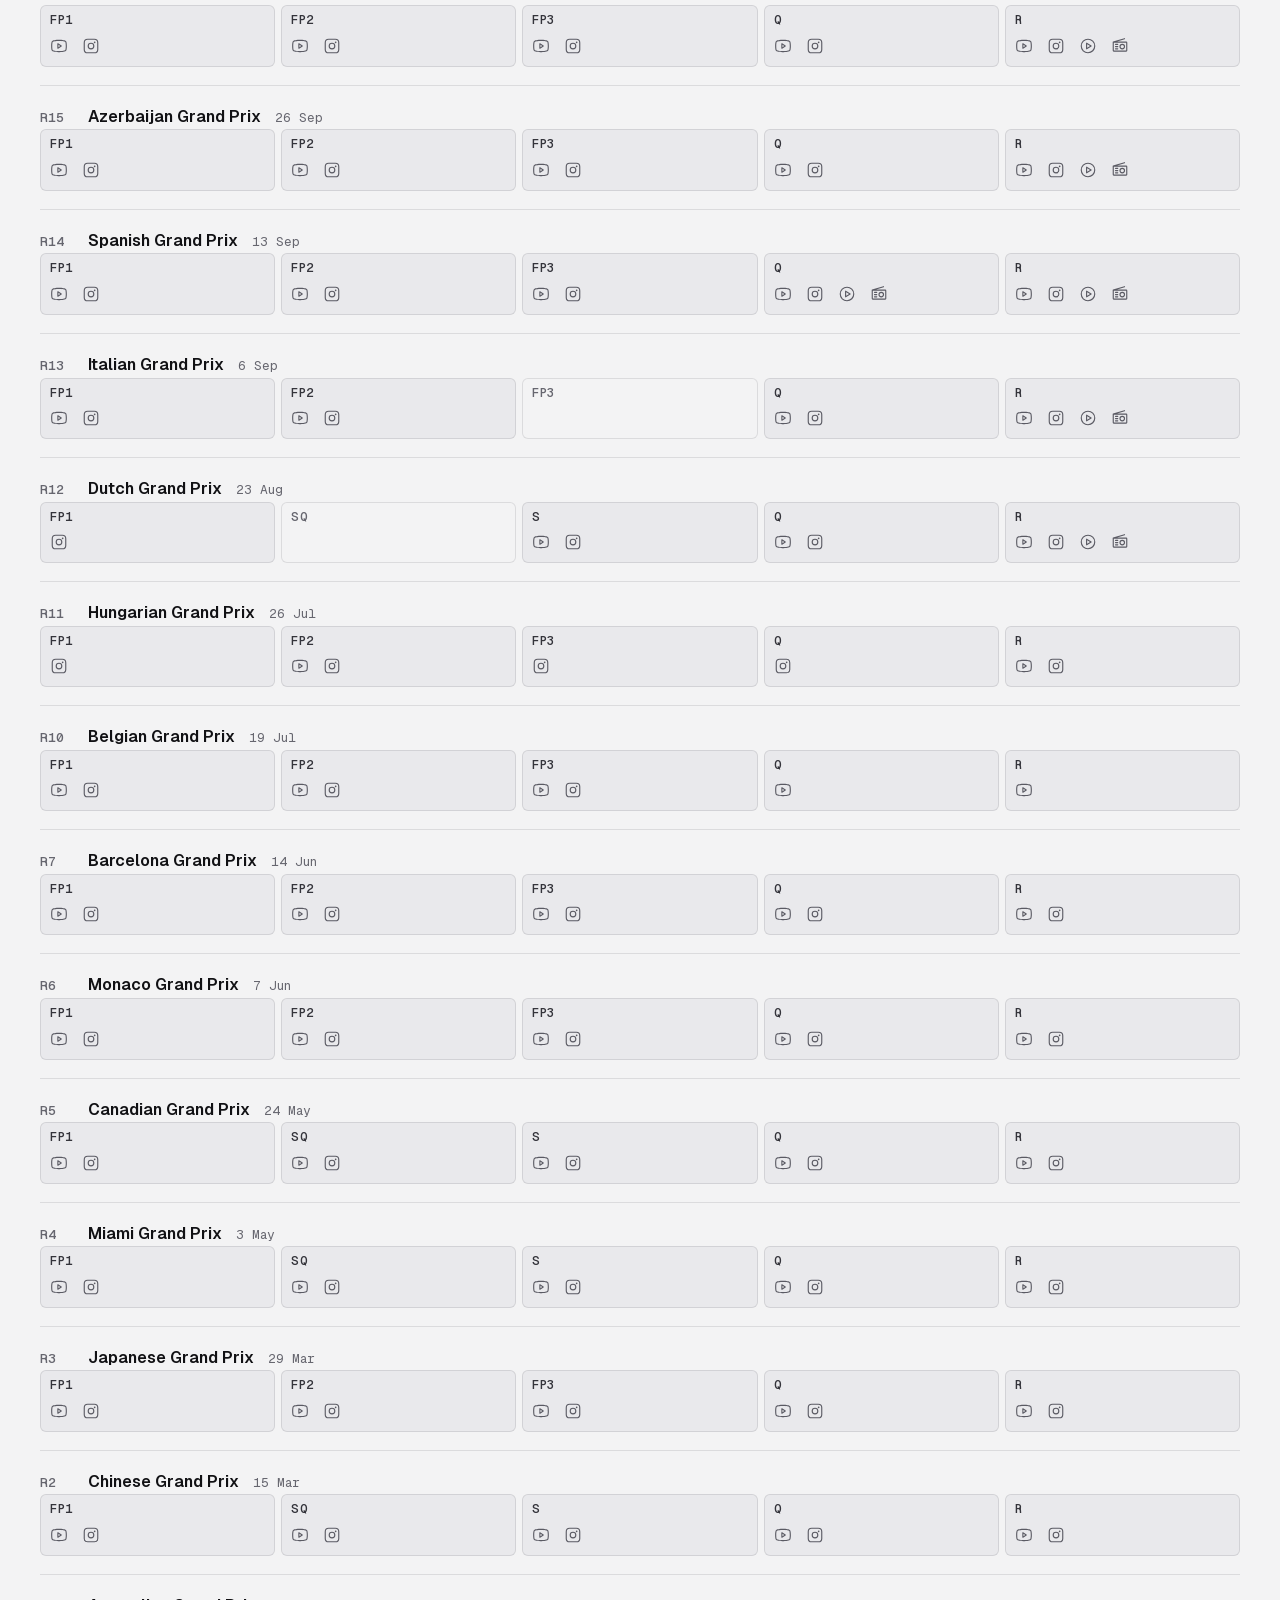
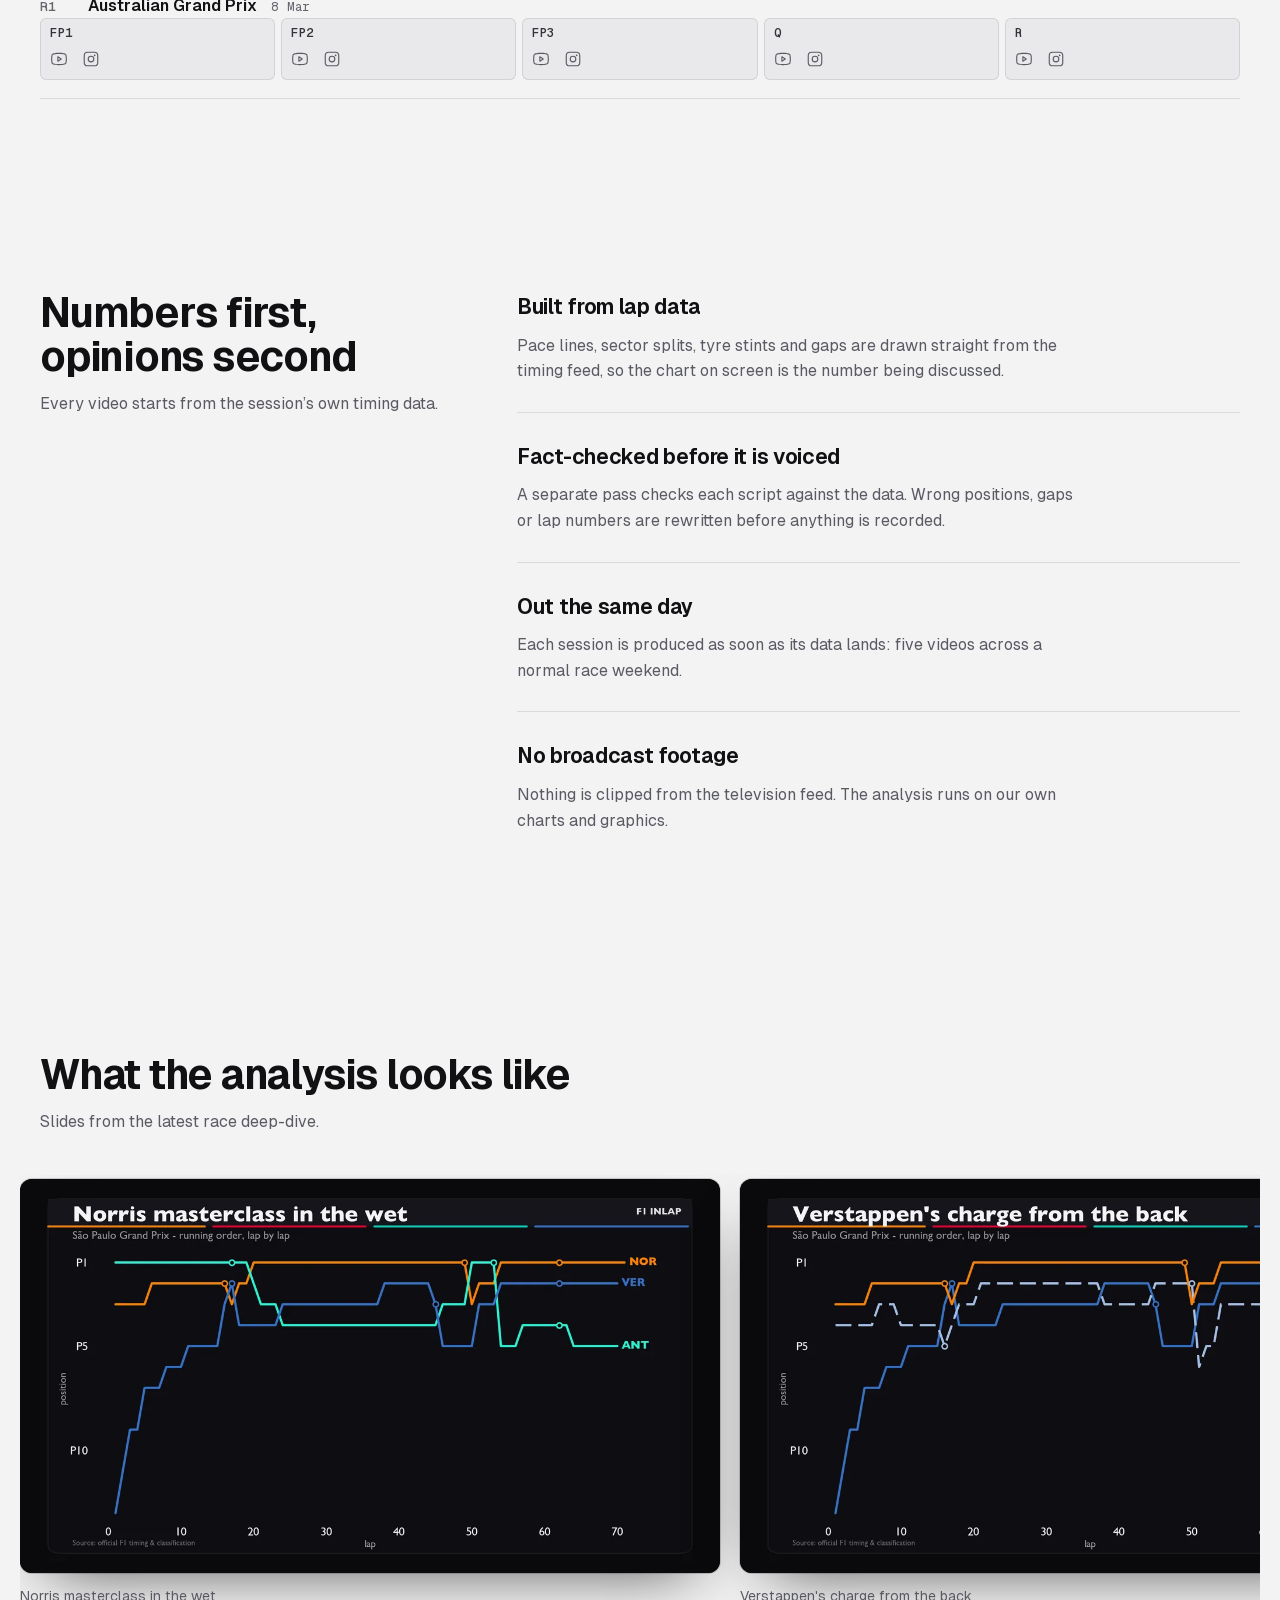
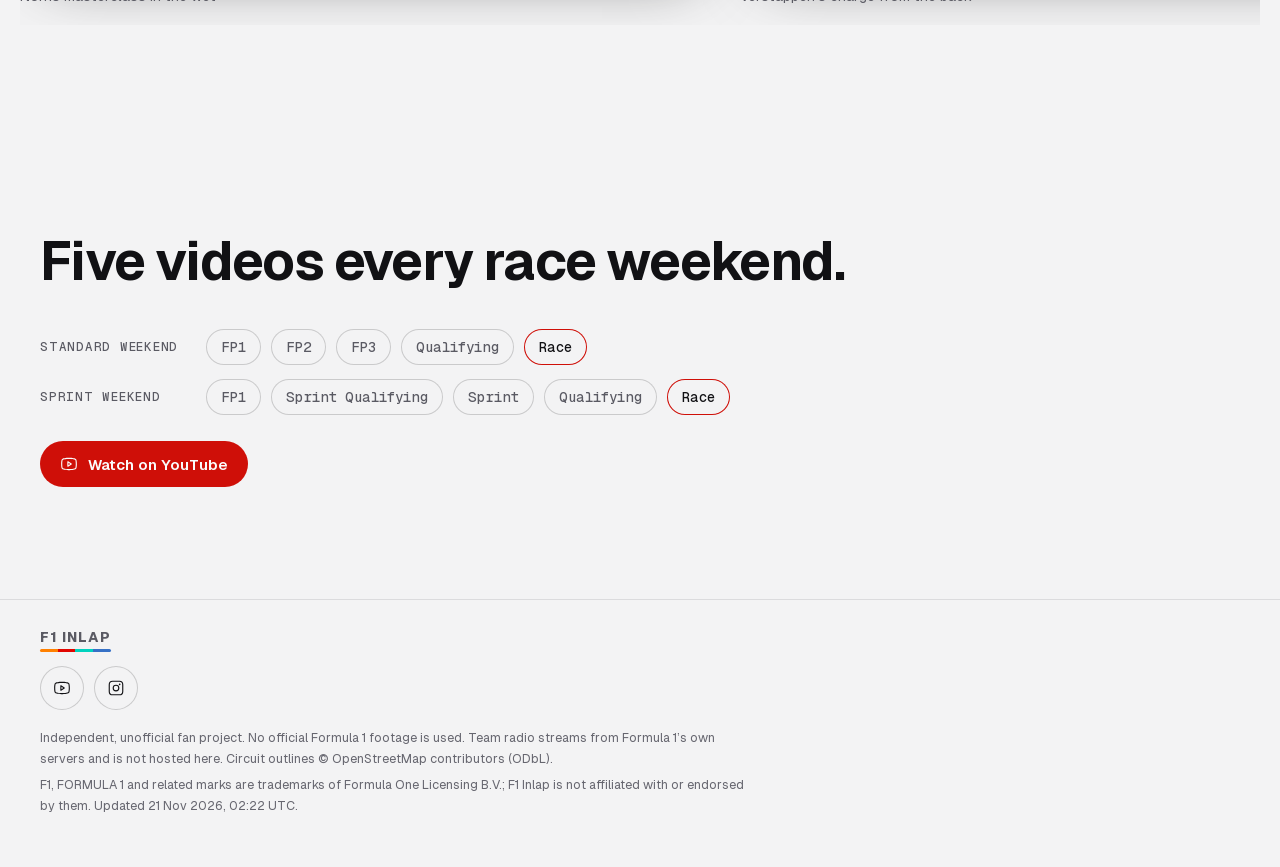
==== commit d51739a5: "site: 2026-11-27 12:25 UTC" ====
--- a/index.html
+++ b/index.html
@@ -267,8 +267,8 @@
 
   <section id="weekend" class="weekend" aria-labelledby="weekend-h">
     <div class="wrap">
-      <div class="whead"><h2 id="weekend-h">This weekend: Las Vegas Grand Prix</h2><span class="wmeta">Round 21, Las Vegas Strip Street Circuit · 20-22 Nov</span></div>
-      <ol class="wcells" aria-label="Sessions this weekend"><li class="wcell has"><span class="wname">Practice 1</span><time class="wt" datetime="2026-11-20T00:30:00+00:00">Fri 00:30 UTC</time><span class="acts"><a class="vid" href="https://youtu.be/E95BUMv5PC8"><svg class="icon" aria-hidden="true"><use href="#i-yt"/></svg><span class="lbl">Video</span><span class="sr"> analysis, Las Vegas Grand Prix Practice 1</span></a><a class="reel" href="https://www.instagram.com/reel/Df84BnejnX4/"><svg class="icon" aria-hidden="true"><use href="#i-ig"/></svg><span class="lbl">Reel</span><span class="sr"> on Instagram, Las Vegas Grand Prix Practice 1</span></a><a href="replay/session.html?f=session-2026-21-FP1.json"><svg class="icon" aria-hidden="true"><use href="#i-chart"/></svg><span class="lbl">Summary</span><span class="sr"> of the session, Las Vegas Grand Prix Practice 1</span></a></span></li><li class="wcell has"><span class="wname">Practice 2</span><time class="wt" datetime="2026-11-20T04:00:00+00:00">Fri 04:00 UTC</time><span class="acts"><a href="replay/session.html?f=session-2026-21-FP2.json"><svg class="icon" aria-hidden="true"><use href="#i-chart"/></svg><span class="lbl">Summary</span><span class="sr"> of the session, Las Vegas Grand Prix Practice 2</span></a></span></li><li class="wcell has"><span class="wname">Practice 3</span><time class="wt" datetime="2026-11-21T00:30:00+00:00">Sat 00:30 UTC</time><span class="acts"><a class="vid" href="https://youtu.be/OFEvxFLj3yI"><svg class="icon" aria-hidden="true"><use href="#i-yt"/></svg><span class="lbl">Video</span><span class="sr"> analysis, Las Vegas Grand Prix Practice 3</span></a><a class="reel" href="https://www.instagram.com/reel/Df_JQZZDi4l/"><svg class="icon" aria-hidden="true"><use href="#i-ig"/></svg><span class="lbl">Reel</span><span class="sr"> on Instagram, Las Vegas Grand Prix Practice 3</span></a><a href="replay/session.html?f=session-2026-21-FP3.json"><svg class="icon" aria-hidden="true"><use href="#i-chart"/></svg><span class="lbl">Summary</span><span class="sr"> of the session, Las Vegas Grand Prix Practice 3</span></a></span></li><li class="wcell"><span class="wname">Qualifying</span><time class="wt" datetime="2026-11-21T04:00:00+00:00">Sat 04:00 UTC</time><span class="acts"></span></li><li class="wcell"><span class="wname">Race</span><time class="wt" datetime="2026-11-22T04:00:00+00:00">Sun 04:00 UTC</time><span class="acts"></span></li></ol>
+      <div class="whead"><h2 id="weekend-h">This weekend: Qatar Grand Prix</h2><span class="wmeta">Round 22, Lusail International Circuit · 27-29 Nov</span></div>
+      <ol class="wcells" aria-label="Sessions this weekend"><li class="wcell"><span class="wname">Practice 1</span><time class="wt" datetime="2026-11-27T13:30:00+00:00">Fri 13:30 UTC</time><span class="acts"></span></li><li class="wcell"><span class="wname">Practice 2</span><time class="wt" datetime="2026-11-27T17:00:00+00:00">Fri 17:00 UTC</time><span class="acts"></span></li><li class="wcell"><span class="wname">Practice 3</span><time class="wt" datetime="2026-11-28T14:30:00+00:00">Sat 14:30 UTC</time><span class="acts"></span></li><li class="wcell"><span class="wname">Qualifying</span><time class="wt" datetime="2026-11-28T18:00:00+00:00">Sat 18:00 UTC</time><span class="acts"></span></li><li class="wcell"><span class="wname">Race</span><time class="wt" datetime="2026-11-29T16:00:00+00:00">Sun 16:00 UTC</time><span class="acts"></span></li></ol>
       <p class="wnote">Times in your time zone. Each session’s analysis and data appear here as they are published.</p>
     </div>
   </section>
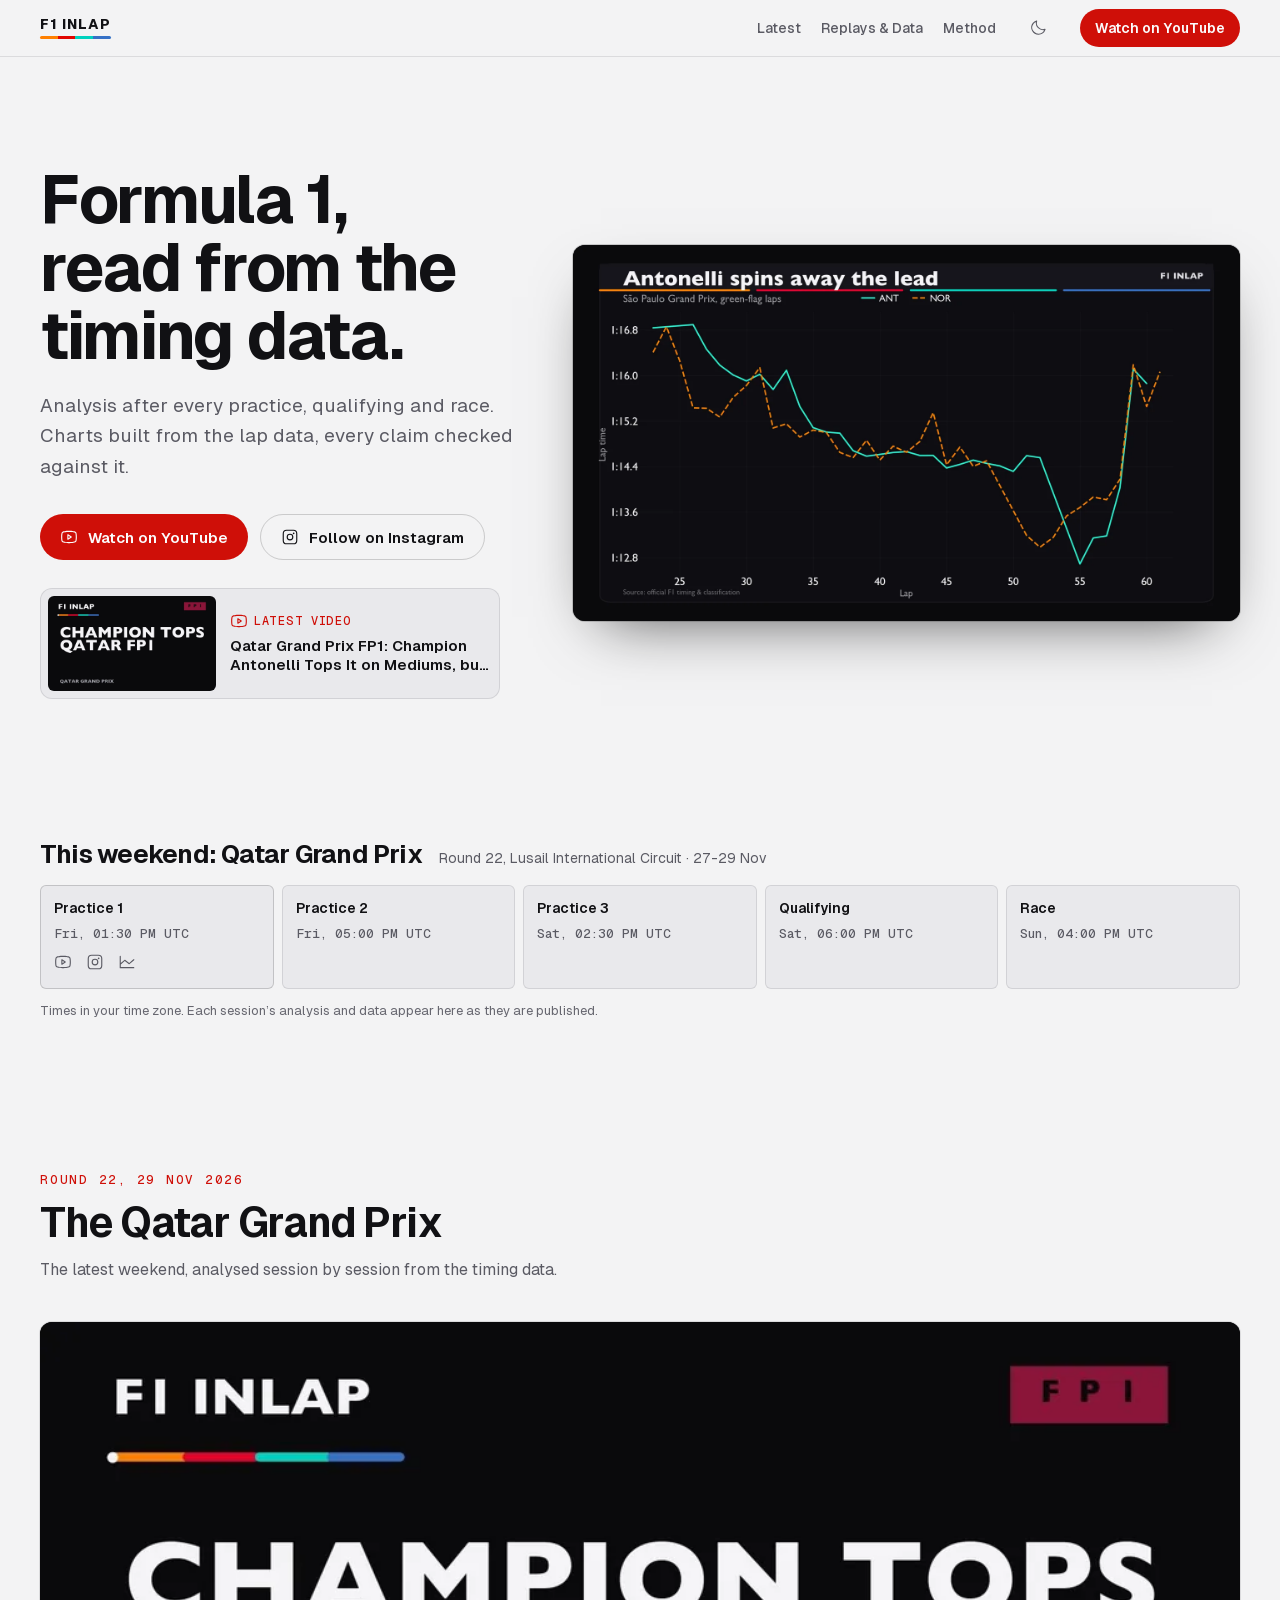
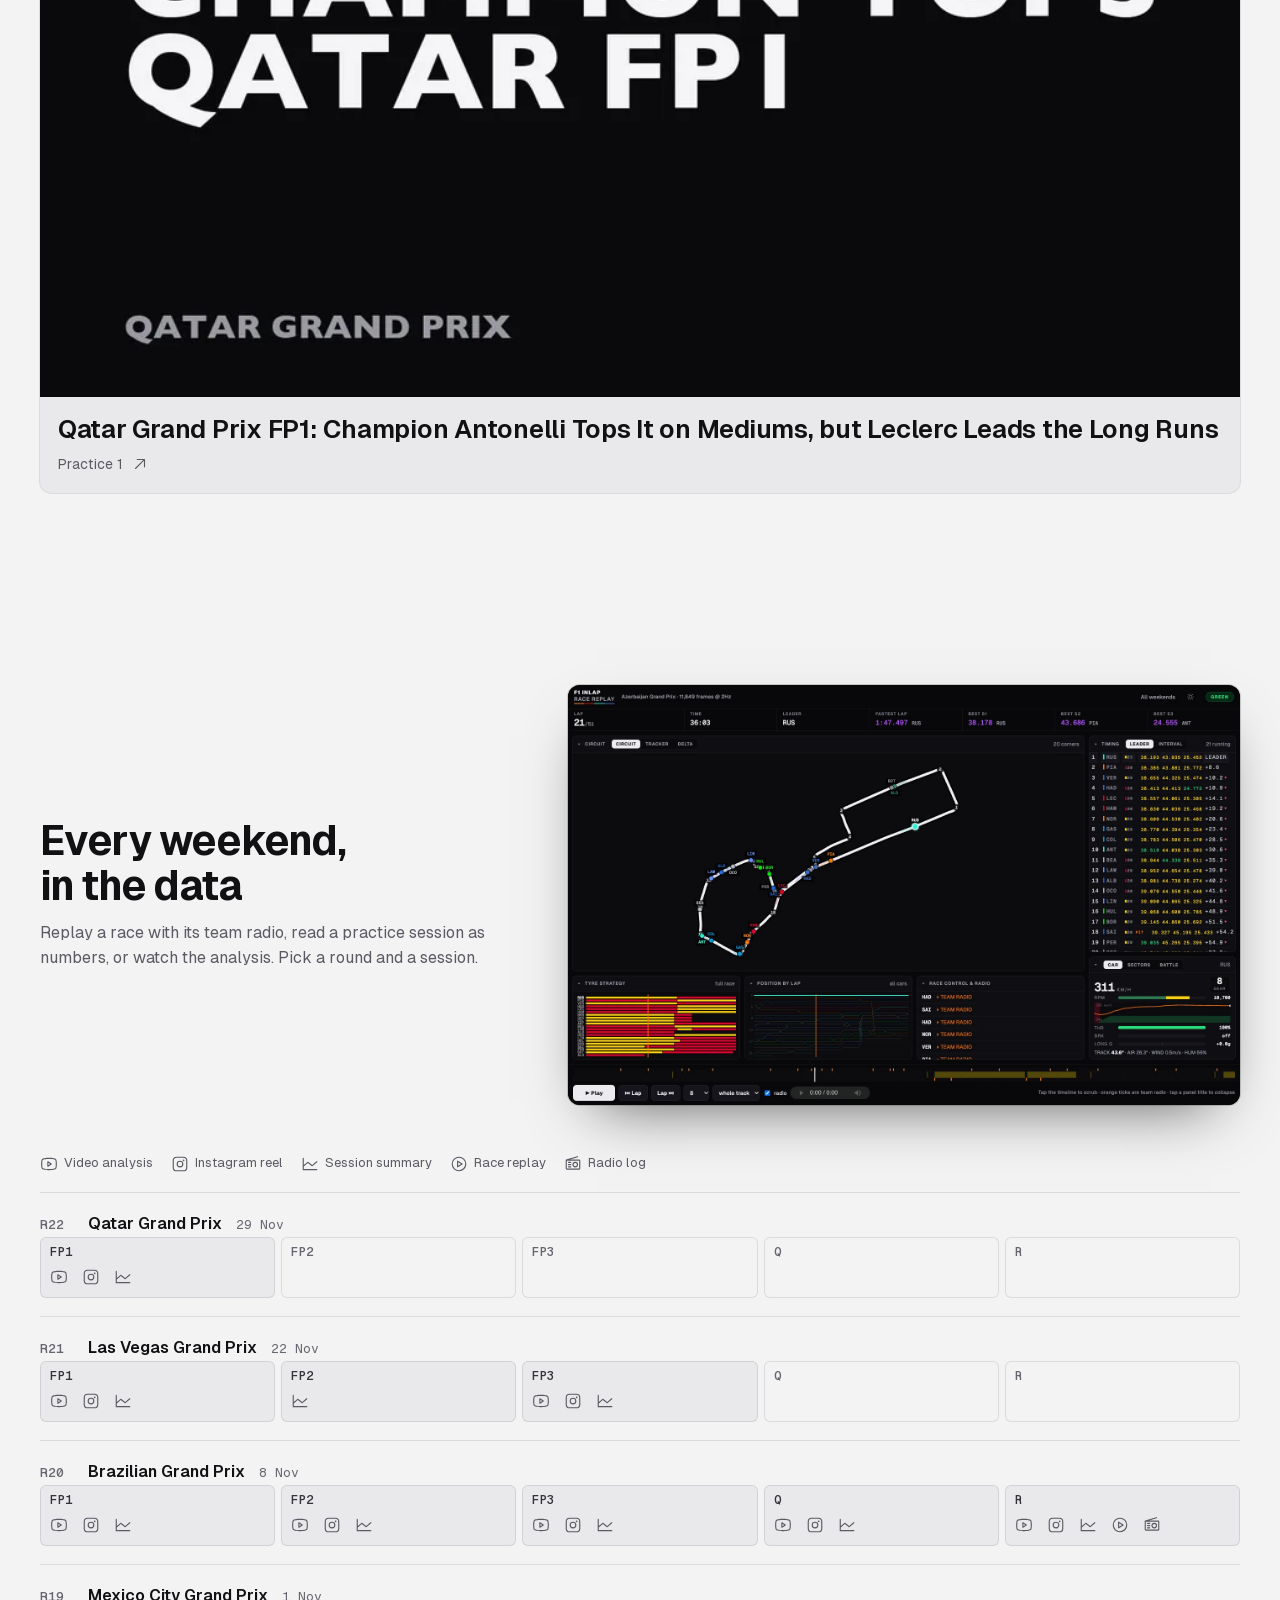
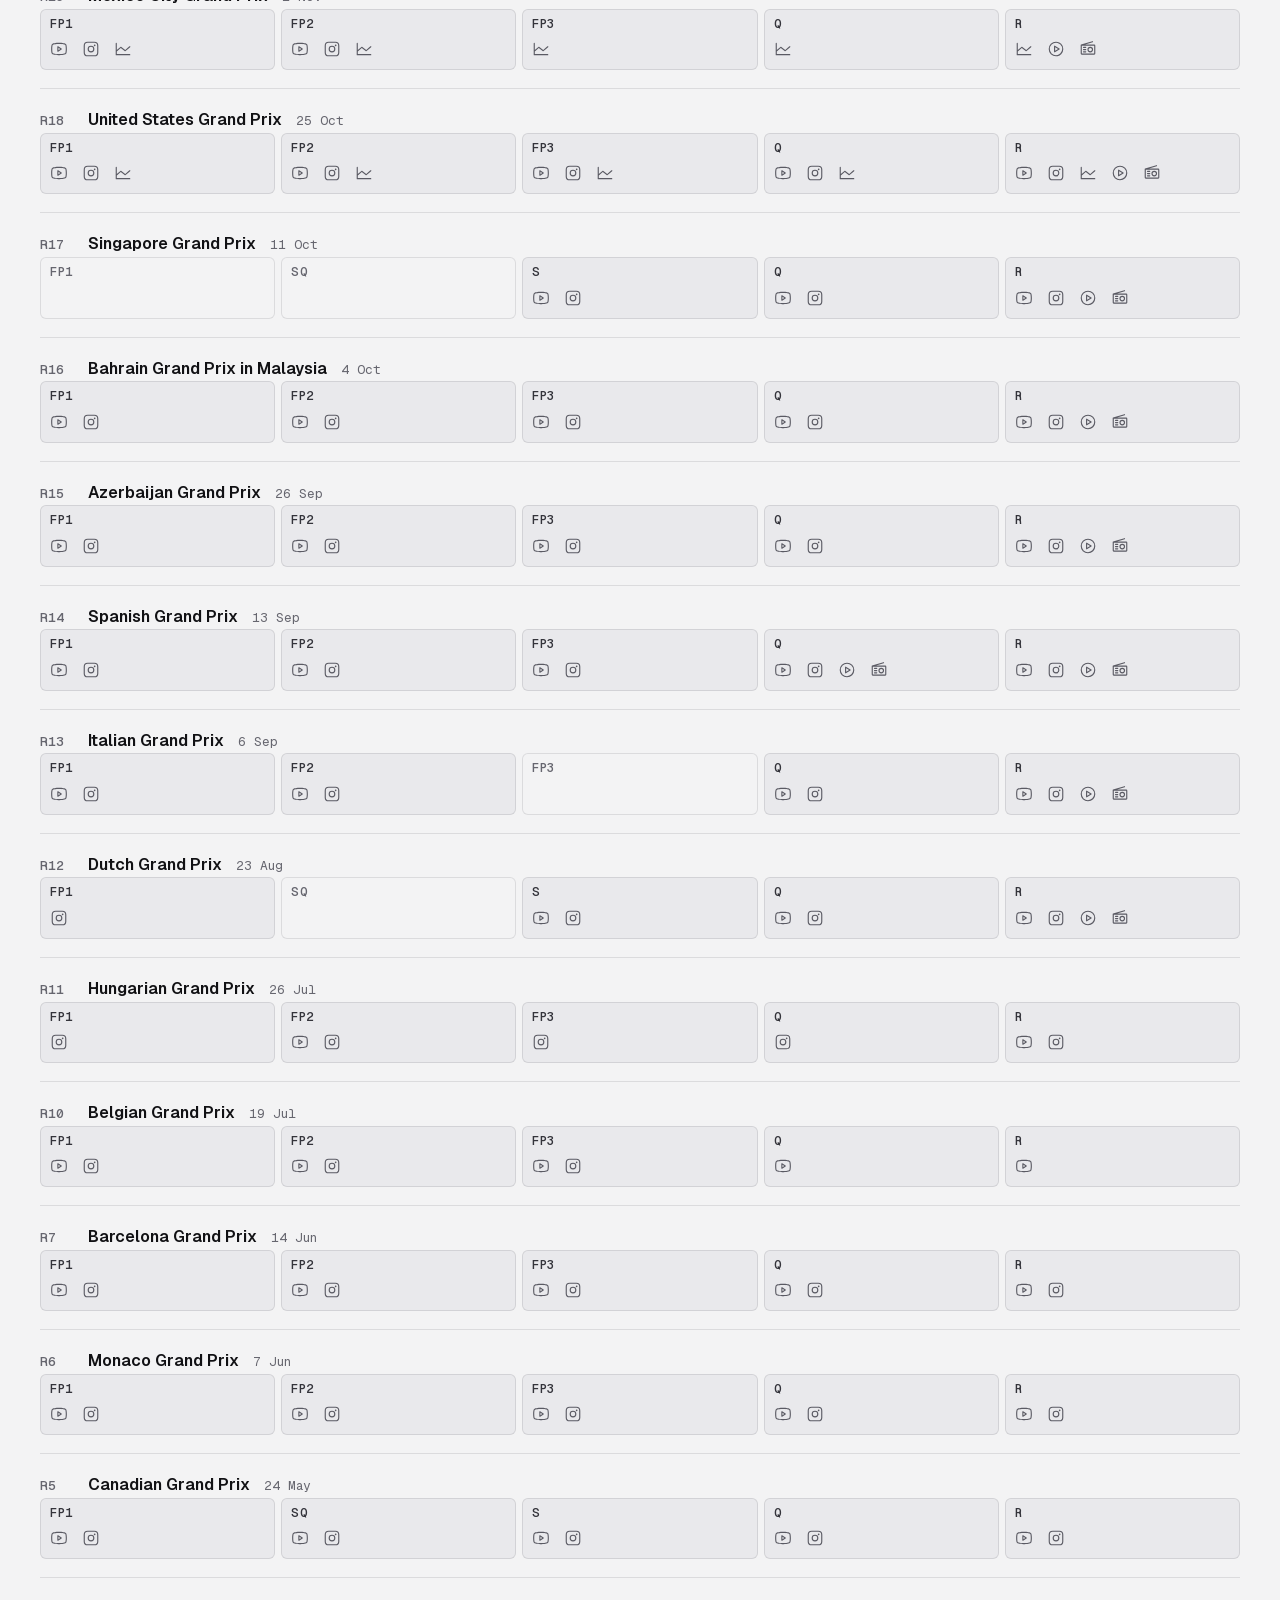
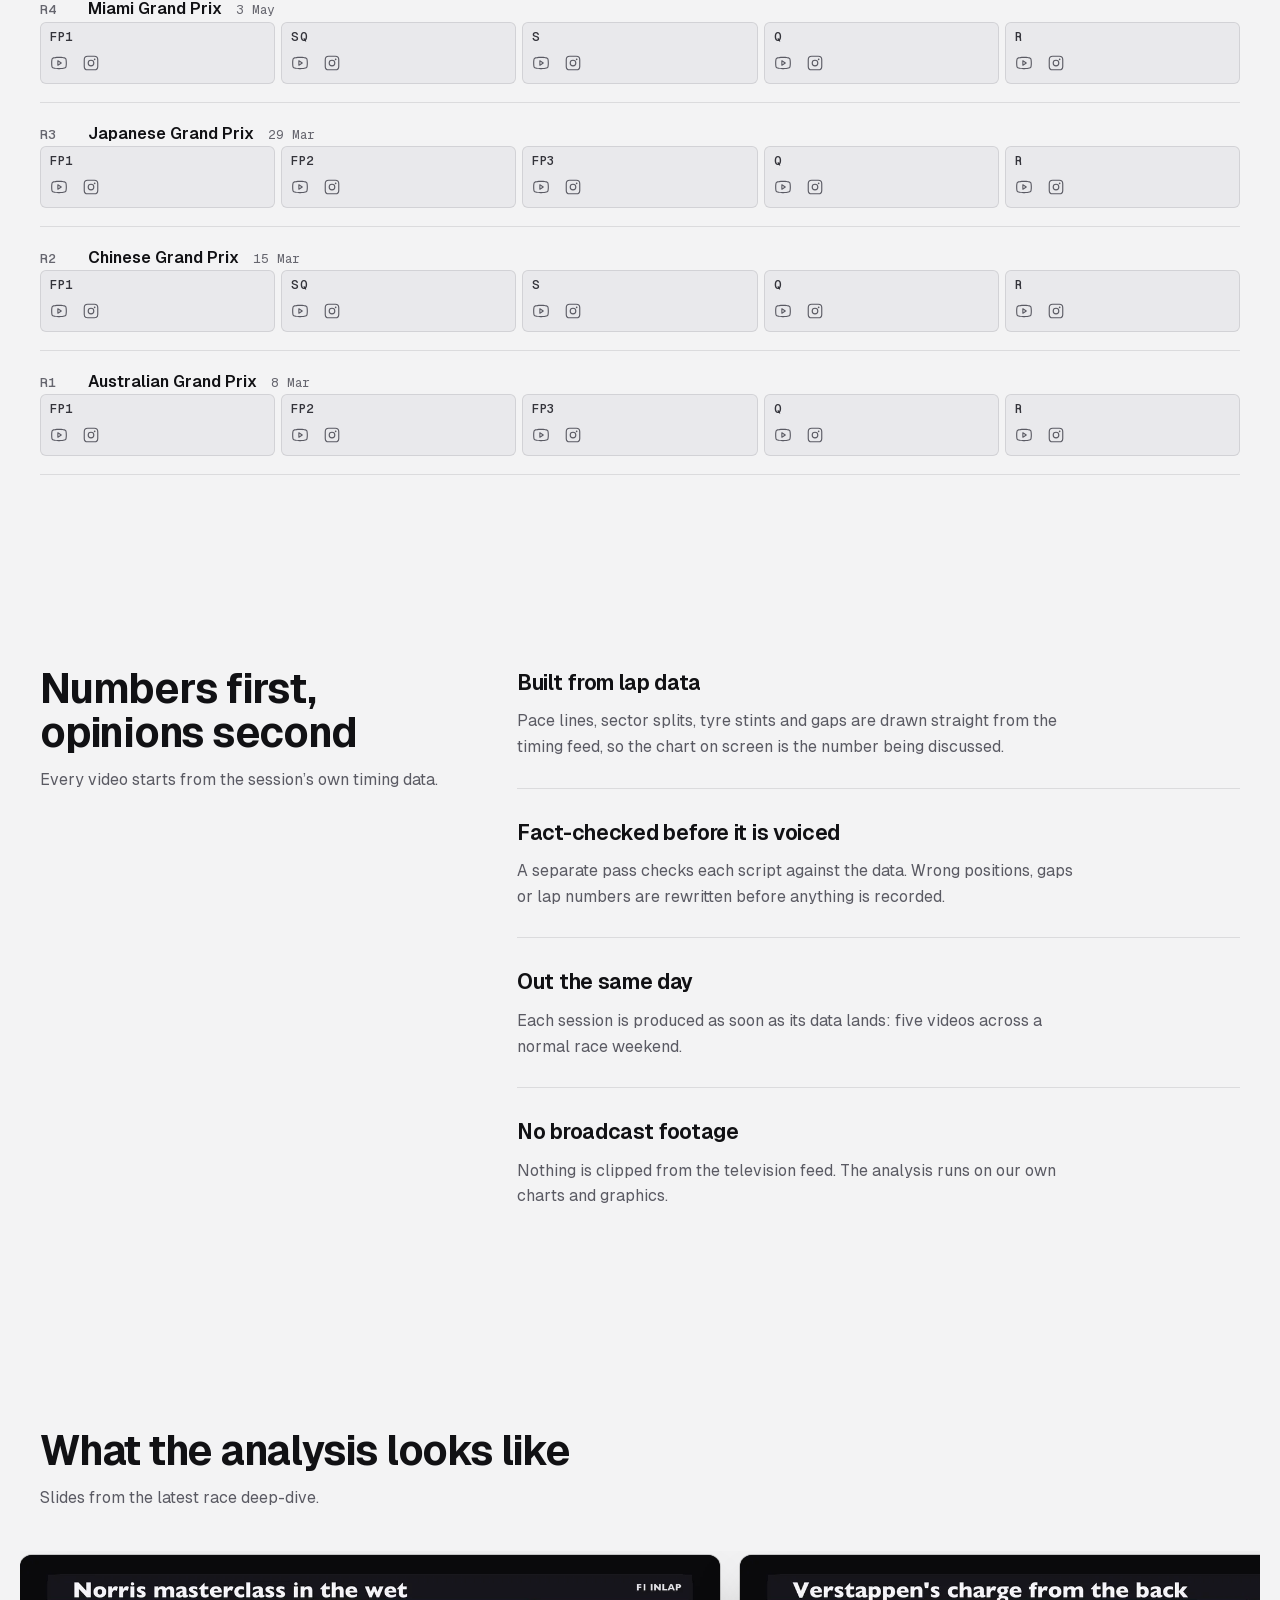
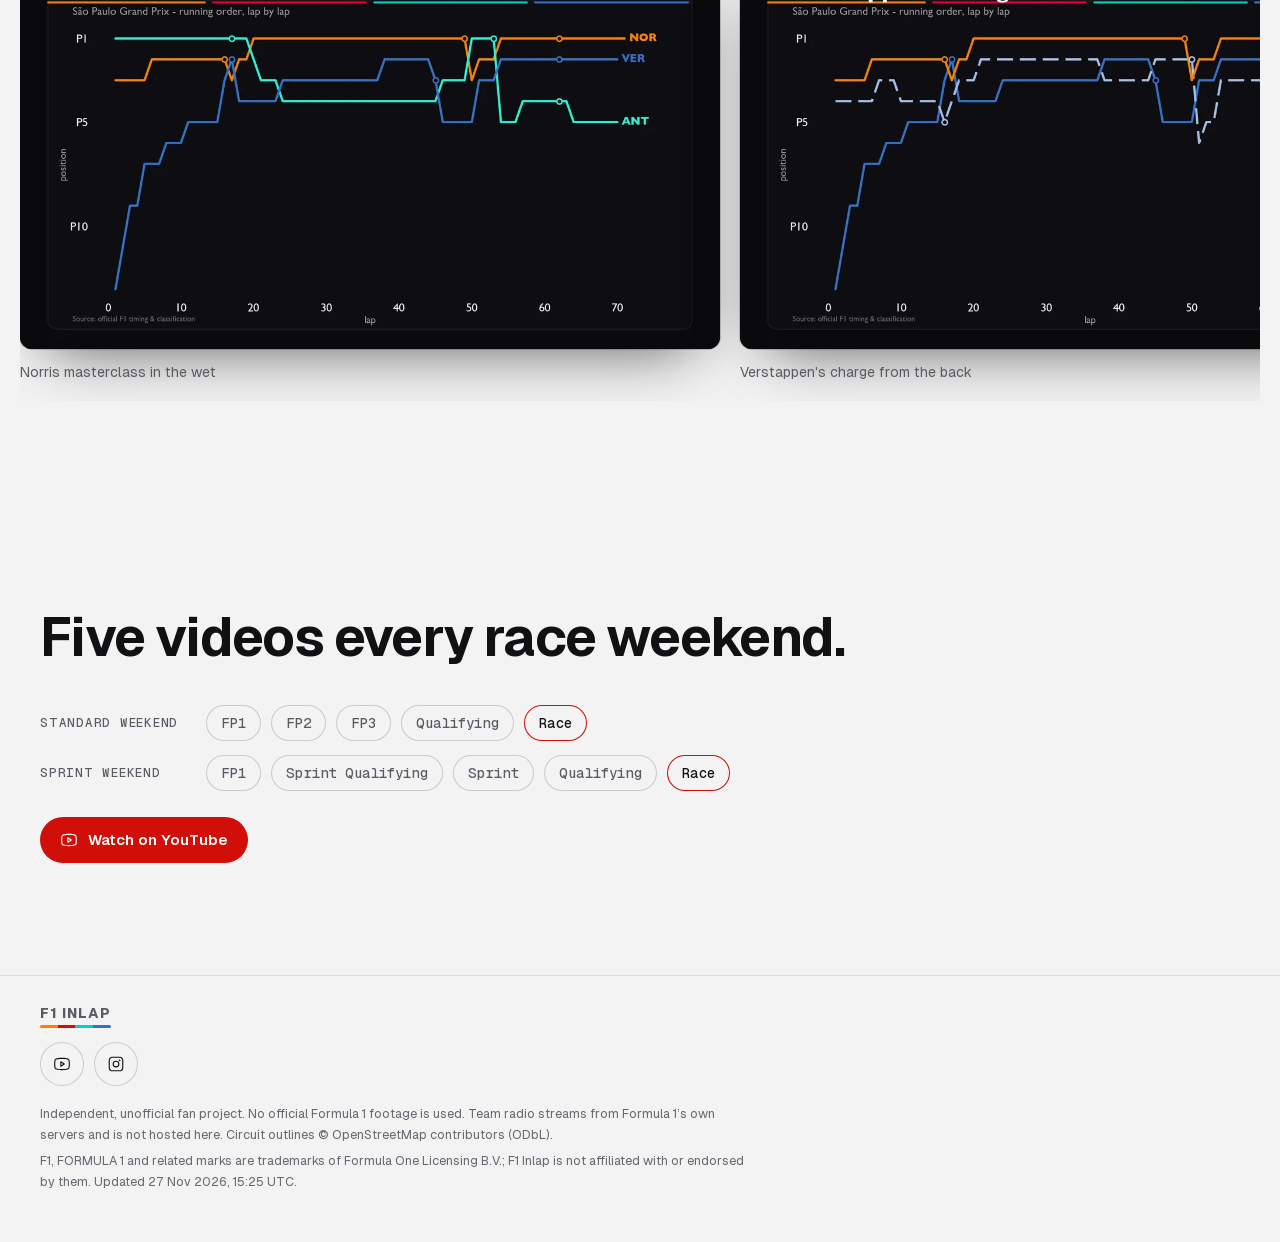
==== commit fd04d563: "site: 2026-11-27 15:25 UTC" ====
--- a/index.html
+++ b/index.html
@@ -259,7 +259,7 @@
           <a class="btn btn-primary" href="https://www.youtube.com/@f1inlap"><svg class="icon" aria-hidden="true"><use href="#i-yt"/></svg>Watch on YouTube</a>
           <a class="btn btn-quiet" href="https://www.instagram.com/f1inlap/"><svg class="icon" aria-hidden="true"><use href="#i-ig"/></svg>Follow on Instagram</a>
         </div>
-        <a class="hero-vid rise" href="https://youtu.be/OFEvxFLj3yI"><img src="assets/img/thumbs/OFEvxFLj3yI.webp" width="960" height="540" alt=""><span><span class="k"><svg class="icon" aria-hidden="true"><use href="#i-yt"/></svg>Latest video</span><span class="t">Las Vegas GP FP3: Russell Fastest by 0.9s, but Antonelli&#x27;s Gap Makes No Sense</span></span></a>
+        <a class="hero-vid rise" href="https://youtu.be/TzlvKAna5_I"><img src="assets/img/thumbs/TzlvKAna5_I.webp" width="960" height="540" alt=""><span><span class="k"><svg class="icon" aria-hidden="true"><use href="#i-yt"/></svg>Latest video</span><span class="t">Qatar Grand Prix FP1: Champion Antonelli Tops It on Mediums, but Leclerc Leads the Long Runs</span></span></a>
       </div>
       <div class="screen"><img src="assets/img/charts/hero.webp" width="1600" height="900" fetchpriority="high" alt="Chart from the latest race analysis: Antonelli spins away the lead."></div>
     </div>
@@ -268,17 +268,17 @@
   <section id="weekend" class="weekend" aria-labelledby="weekend-h">
     <div class="wrap">
       <div class="whead"><h2 id="weekend-h">This weekend: Qatar Grand Prix</h2><span class="wmeta">Round 22, Lusail International Circuit · 27-29 Nov</span></div>
-      <ol class="wcells" aria-label="Sessions this weekend"><li class="wcell"><span class="wname">Practice 1</span><time class="wt" datetime="2026-11-27T13:30:00+00:00">Fri 13:30 UTC</time><span class="acts"></span></li><li class="wcell"><span class="wname">Practice 2</span><time class="wt" datetime="2026-11-27T17:00:00+00:00">Fri 17:00 UTC</time><span class="acts"></span></li><li class="wcell"><span class="wname">Practice 3</span><time class="wt" datetime="2026-11-28T14:30:00+00:00">Sat 14:30 UTC</time><span class="acts"></span></li><li class="wcell"><span class="wname">Qualifying</span><time class="wt" datetime="2026-11-28T18:00:00+00:00">Sat 18:00 UTC</time><span class="acts"></span></li><li class="wcell"><span class="wname">Race</span><time class="wt" datetime="2026-11-29T16:00:00+00:00">Sun 16:00 UTC</time><span class="acts"></span></li></ol>
+      <ol class="wcells" aria-label="Sessions this weekend"><li class="wcell has"><span class="wname">Practice 1</span><time class="wt" datetime="2026-11-27T13:30:00+00:00">Fri 13:30 UTC</time><span class="acts"><a class="vid" href="https://youtu.be/TzlvKAna5_I"><svg class="icon" aria-hidden="true"><use href="#i-yt"/></svg><span class="lbl">Video</span><span class="sr"> analysis, Qatar Grand Prix Practice 1</span></a><a class="reel" href="https://www.instagram.com/reel/DgP_ml8Acvg/"><svg class="icon" aria-hidden="true"><use href="#i-ig"/></svg><span class="lbl">Reel</span><span class="sr"> on Instagram, Qatar Grand Prix Practice 1</span></a><a href="replay/session.html?f=session-2026-22-FP1.json"><svg class="icon" aria-hidden="true"><use href="#i-chart"/></svg><span class="lbl">Summary</span><span class="sr"> of the session, Qatar Grand Prix Practice 1</span></a></span></li><li class="wcell"><span class="wname">Practice 2</span><time class="wt" datetime="2026-11-27T17:00:00+00:00">Fri 17:00 UTC</time><span class="acts"></span></li><li class="wcell"><span class="wname">Practice 3</span><time class="wt" datetime="2026-11-28T14:30:00+00:00">Sat 14:30 UTC</time><span class="acts"></span></li><li class="wcell"><span class="wname">Qualifying</span><time class="wt" datetime="2026-11-28T18:00:00+00:00">Sat 18:00 UTC</time><span class="acts"></span></li><li class="wcell"><span class="wname">Race</span><time class="wt" datetime="2026-11-29T16:00:00+00:00">Sun 16:00 UTC</time><span class="acts"></span></li></ol>
       <p class="wnote">Times in your time zone. Each session’s analysis and data appear here as they are published.</p>
     </div>
   </section>
 
   <section id="latest" aria-labelledby="latest-h">
     <div class="wrap">
-      <p class="eyebrow">Round 21, 22 Nov 2026</p>
-      <h2 id="latest-h" class="reveal">The Las Vegas Grand Prix</h2>
+      <p class="eyebrow">Round 22, 29 Nov 2026</p>
+      <h2 id="latest-h" class="reveal">The Qatar Grand Prix</h2>
       <p class="lede reveal">The latest weekend, analysed session by session from the timing data.</p>
-      <div class="bento"><a class="tile t-lead" href="https://youtu.be/OFEvxFLj3yI"><img src="assets/img/thumbs/OFEvxFLj3yI.webp" width="960" height="540" loading=lazy alt="Video thumbnail: Las Vegas GP FP3: Russell Fastest by 0.9s, but Antonelli&#x27;s Gap Makes No Sense"><div class="meta"><h3>Las Vegas GP FP3: Russell Fastest by 0.9s, but Antonelli&#x27;s Gap Makes No Sense</h3><span class="sub">Practice 3<svg class="icon" aria-hidden="true"><use href="#i-arrow"/></svg></span></div></a><a class="tile t-side" href="https://youtu.be/E95BUMv5PC8"><img src="assets/img/thumbs/E95BUMv5PC8.webp" width="960" height="540" loading=lazy alt="Video thumbnail: Las Vegas GP FP1: Rain Washout, One Timed Lap, What It Means"><div class="meta"><h3>Las Vegas GP FP1: Rain Washout, One Timed Lap, What It Means</h3><span class="sub">Practice 1<svg class="icon" aria-hidden="true"><use href="#i-arrow"/></svg></span></div></a></div>
+      <div class="bento one"><a class="tile t-lead" href="https://youtu.be/TzlvKAna5_I"><img src="assets/img/thumbs/TzlvKAna5_I.webp" width="960" height="540" loading=lazy alt="Video thumbnail: Qatar Grand Prix FP1: Champion Antonelli Tops It on Mediums, but Leclerc Leads the Long Runs"><div class="meta"><h3>Qatar Grand Prix FP1: Champion Antonelli Tops It on Mediums, but Leclerc Leads the Long Runs</h3><span class="sub">Practice 1<svg class="icon" aria-hidden="true"><use href="#i-arrow"/></svg></span></div></a></div>
     </div>
   </section>
 
@@ -301,6 +301,7 @@
         <li><svg class="icon" aria-hidden="true"><use href="#i-radio"/></svg>Radio log</li>
       </ul>
       <ol class="weekends" aria-label="Race weekends, newest first">
+        <li class="wk"><details class="wk-d" open><summary><span class="wk-id"><span class="rnd">R22</span><span class="gp">Qatar Grand Prix</span><span class="dt">29 Nov</span></span></summary><ol class="cells" aria-label="Qatar Grand Prix sessions"><li class="cell"><span class="s">FP1</span><span class="acts"><a class="vid" href="https://youtu.be/TzlvKAna5_I"><svg class="icon" aria-hidden="true"><use href="#i-yt"/></svg><span class="lbl">Video</span><span class="sr"> analysis, Qatar Grand Prix Practice 1</span></a><a class="reel" href="https://www.instagram.com/reel/DgP_ml8Acvg/"><svg class="icon" aria-hidden="true"><use href="#i-ig"/></svg><span class="lbl">Reel</span><span class="sr"> on Instagram, Qatar Grand Prix Practice 1</span></a><a href="replay/session.html?f=session-2026-22-FP1.json"><svg class="icon" aria-hidden="true"><use href="#i-chart"/></svg><span class="lbl">Summary</span><span class="sr"> of the session, Qatar Grand Prix Practice 1</span></a></span></li><li class="cell off"><span class="s">FP2</span><span class="acts"></span></li><li class="cell off"><span class="s">FP3</span><span class="acts"></span></li><li class="cell off"><span class="s">Q</span><span class="acts"></span></li><li class="cell off"><span class="s">R</span><span class="acts"></span></li></ol></details></li>
         <li class="wk"><details class="wk-d" open><summary><span class="wk-id"><span class="rnd">R21</span><span class="gp">Las Vegas Grand Prix</span><span class="dt">22 Nov</span></span></summary><ol class="cells" aria-label="Las Vegas Grand Prix sessions"><li class="cell"><span class="s">FP1</span><span class="acts"><a class="vid" href="https://youtu.be/E95BUMv5PC8"><svg class="icon" aria-hidden="true"><use href="#i-yt"/></svg><span class="lbl">Video</span><span class="sr"> analysis, Las Vegas Grand Prix Practice 1</span></a><a class="reel" href="https://www.instagram.com/reel/Df84BnejnX4/"><svg class="icon" aria-hidden="true"><use href="#i-ig"/></svg><span class="lbl">Reel</span><span class="sr"> on Instagram, Las Vegas Grand Prix Practice 1</span></a><a href="replay/session.html?f=session-2026-21-FP1.json"><svg class="icon" aria-hidden="true"><use href="#i-chart"/></svg><span class="lbl">Summary</span><span class="sr"> of the session, Las Vegas Grand Prix Practice 1</span></a></span></li><li class="cell"><span class="s">FP2</span><span class="acts"><a href="replay/session.html?f=session-2026-21-FP2.json"><svg class="icon" aria-hidden="true"><use href="#i-chart"/></svg><span class="lbl">Summary</span><span class="sr"> of the session, Las Vegas Grand Prix Practice 2</span></a></span></li><li class="cell"><span class="s">FP3</span><span class="acts"><a class="vid" href="https://youtu.be/OFEvxFLj3yI"><svg class="icon" aria-hidden="true"><use href="#i-yt"/></svg><span class="lbl">Video</span><span class="sr"> analysis, Las Vegas Grand Prix Practice 3</span></a><a class="reel" href="https://www.instagram.com/reel/Df_JQZZDi4l/"><svg class="icon" aria-hidden="true"><use href="#i-ig"/></svg><span class="lbl">Reel</span><span class="sr"> on Instagram, Las Vegas Grand Prix Practice 3</span></a><a href="replay/session.html?f=session-2026-21-FP3.json"><svg class="icon" aria-hidden="true"><use href="#i-chart"/></svg><span class="lbl">Summary</span><span class="sr"> of the session, Las Vegas Grand Prix Practice 3</span></a></span></li><li class="cell off"><span class="s">Q</span><span class="acts"></span></li><li class="cell off"><span class="s">R</span><span class="acts"></span></li></ol></details></li>
         <li class="wk"><details class="wk-d" open><summary><span class="wk-id"><span class="rnd">R20</span><span class="gp">Brazilian Grand Prix</span><span class="dt">8 Nov</span></span></summary><ol class="cells" aria-label="Brazilian Grand Prix sessions"><li class="cell"><span class="s">FP1</span><span class="acts"><a class="vid" href="https://youtu.be/OZDxk170DK4"><svg class="icon" aria-hidden="true"><use href="#i-yt"/></svg><span class="lbl">Video</span><span class="sr"> analysis, Brazilian Grand Prix Practice 1</span></a><a class="reel" href="https://www.instagram.com/reel/Dfb1J6Xgc0z/"><svg class="icon" aria-hidden="true"><use href="#i-ig"/></svg><span class="lbl">Reel</span><span class="sr"> on Instagram, Brazilian Grand Prix Practice 1</span></a><a href="replay/session.html?f=session-2026-20-FP1.json"><svg class="icon" aria-hidden="true"><use href="#i-chart"/></svg><span class="lbl">Summary</span><span class="sr"> of the session, Brazilian Grand Prix Practice 1</span></a></span></li><li class="cell"><span class="s">FP2</span><span class="acts"><a class="vid" href="https://youtu.be/0deheLVS9wk"><svg class="icon" aria-hidden="true"><use href="#i-yt"/></svg><span class="lbl">Video</span><span class="sr"> analysis, Brazilian Grand Prix Practice 2</span></a><a class="reel" href="https://www.instagram.com/reel/Dfb2K-oHEPV/"><svg class="icon" aria-hidden="true"><use href="#i-ig"/></svg><span class="lbl">Reel</span><span class="sr"> on Instagram, Brazilian Grand Prix Practice 2</span></a><a href="replay/session.html?f=session-2026-20-FP2.json"><svg class="icon" aria-hidden="true"><use href="#i-chart"/></svg><span class="lbl">Summary</span><span class="sr"> of the session, Brazilian Grand Prix Practice 2</span></a></span></li><li class="cell"><span class="s">FP3</span><span class="acts"><a class="vid" href="https://youtu.be/hqgRqEK7-wQ"><svg class="icon" aria-hidden="true"><use href="#i-yt"/></svg><span class="lbl">Video</span><span class="sr"> analysis, Brazilian Grand Prix Practice 3</span></a><a class="reel" href="https://www.instagram.com/reel/DflI8YSjvqv/"><svg class="icon" aria-hidden="true"><use href="#i-ig"/></svg><span class="lbl">Reel</span><span class="sr"> on Instagram, Brazilian Grand Prix Practice 3</span></a><a href="replay/session.html?f=session-2026-20-FP3.json"><svg class="icon" aria-hidden="true"><use href="#i-chart"/></svg><span class="lbl">Summary</span><span class="sr"> of the session, Brazilian Grand Prix Practice 3</span></a></span></li><li class="cell"><span class="s">Q</span><span class="acts"><a class="vid" href="https://youtu.be/2SPK5fxDKc0"><svg class="icon" aria-hidden="true"><use href="#i-yt"/></svg><span class="lbl">Video</span><span class="sr"> analysis, Brazilian Grand Prix Qualifying</span></a><a class="reel" href="https://www.instagram.com/reel/DflJKqLmTaZ/"><svg class="icon" aria-hidden="true"><use href="#i-ig"/></svg><span class="lbl">Reel</span><span class="sr"> on Instagram, Brazilian Grand Prix Qualifying</span></a><a href="replay/session.html?f=session-2026-20-Q.json"><svg class="icon" aria-hidden="true"><use href="#i-chart"/></svg><span class="lbl">Summary</span><span class="sr"> of the session, Brazilian Grand Prix Qualifying</span></a></span></li><li class="cell"><span class="s">R</span><span class="acts"><a class="vid" href="https://youtu.be/fs2vWUauilI"><svg class="icon" aria-hidden="true"><use href="#i-yt"/></svg><span class="lbl">Video</span><span class="sr"> analysis, Brazilian Grand Prix Race</span></a><a class="reel" href="https://www.instagram.com/reel/DflJYWfCq9i/"><svg class="icon" aria-hidden="true"><use href="#i-ig"/></svg><span class="lbl">Reel</span><span class="sr"> on Instagram, Brazilian Grand Prix Race</span></a><a href="replay/session.html?f=session-2026-20-R.json"><svg class="icon" aria-hidden="true"><use href="#i-chart"/></svg><span class="lbl">Summary</span><span class="sr"> of the session, Brazilian Grand Prix Race</span></a><a href="replay/dashboard.html?f=replay-2026-20-R.json"><svg class="icon" aria-hidden="true"><use href="#i-play"/></svg><span class="lbl">Replay</span><span class="sr"> of the session, Brazilian Grand Prix Race</span></a><a href="replay/radio.html?f=replay-2026-20-R.json"><svg class="icon" aria-hidden="true"><use href="#i-radio"/></svg><span class="lbl">Radio</span><span class="sr"> log, Brazilian Grand Prix Race</span></a></span></li></ol></details></li>
         <li class="wk"><details class="wk-d" open><summary><span class="wk-id"><span class="rnd">R19</span><span class="gp">Mexico City Grand Prix</span><span class="dt">1 Nov</span></span></summary><ol class="cells" aria-label="Mexico City Grand Prix sessions"><li class="cell"><span class="s">FP1</span><span class="acts"><a class="vid" href="https://youtu.be/d9KekZyGszA"><svg class="icon" aria-hidden="true"><use href="#i-yt"/></svg><span class="lbl">Video</span><span class="sr"> analysis, Mexico City Grand Prix Practice 1</span></a><a class="reel" href="https://www.instagram.com/reel/DfMtI0dgka_/"><svg class="icon" aria-hidden="true"><use href="#i-ig"/></svg><span class="lbl">Reel</span><span class="sr"> on Instagram, Mexico City Grand Prix Practice 1</span></a><a href="replay/session.html?f=session-2026-19-FP1.json"><svg class="icon" aria-hidden="true"><use href="#i-chart"/></svg><span class="lbl">Summary</span><span class="sr"> of the session, Mexico City Grand Prix Practice 1</span></a></span></li><li class="cell"><span class="s">FP2</span><span class="acts"><a class="vid" href="https://youtu.be/T-AYszBg0wU"><svg class="icon" aria-hidden="true"><use href="#i-yt"/></svg><span class="lbl">Video</span><span class="sr"> analysis, Mexico City Grand Prix Practice 2</span></a><a class="reel" href="https://www.instagram.com/reel/DfMtW8fjZNS/"><svg class="icon" aria-hidden="true"><use href="#i-ig"/></svg><span class="lbl">Reel</span><span class="sr"> on Instagram, Mexico City Grand Prix Practice 2</span></a><a href="replay/session.html?f=session-2026-19-FP2.json"><svg class="icon" aria-hidden="true"><use href="#i-chart"/></svg><span class="lbl">Summary</span><span class="sr"> of the session, Mexico City Grand Prix Practice 2</span></a></span></li><li class="cell"><span class="s">FP3</span><span class="acts"><a href="replay/session.html?f=session-2026-19-FP3.json"><svg class="icon" aria-hidden="true"><use href="#i-chart"/></svg><span class="lbl">Summary</span><span class="sr"> of the session, Mexico City Grand Prix Practice 3</span></a></span></li><li class="cell"><span class="s">Q</span><span class="acts"><a href="replay/session.html?f=session-2026-19-Q.json"><svg class="icon" aria-hidden="true"><use href="#i-chart"/></svg><span class="lbl">Summary</span><span class="sr"> of the session, Mexico City Grand Prix Qualifying</span></a></span></li><li class="cell"><span class="s">R</span><span class="acts"><a href="replay/session.html?f=session-2026-19-R.json"><svg class="icon" aria-hidden="true"><use href="#i-chart"/></svg><span class="lbl">Summary</span><span class="sr"> of the session, Mexico City Grand Prix Race</span></a><a href="replay/dashboard.html?f=replay-2026-19-R.json"><svg class="icon" aria-hidden="true"><use href="#i-play"/></svg><span class="lbl">Replay</span><span class="sr"> of the session, Mexico City Grand Prix Race</span></a><a href="replay/radio.html?f=replay-2026-19-R.json"><svg class="icon" aria-hidden="true"><use href="#i-radio"/></svg><span class="lbl">Radio</span><span class="sr"> log, Mexico City Grand Prix Race</span></a></span></li></ol></details></li>
@@ -371,7 +372,7 @@
       <a href="https://www.instagram.com/f1inlap/"><span class="sr">Instagram</span><svg class="icon" aria-hidden="true"><use href="#i-ig"/></svg></a>
     </div>
     <p style="margin-top:18px">Independent, unofficial fan project. No official Formula 1 footage is used. Team radio streams from Formula 1’s own servers and is not hosted here. Circuit outlines &copy; OpenStreetMap contributors (ODbL).</p>
-    <p>F1, FORMULA 1 and related marks are trademarks of Formula One Licensing B.V.; F1 Inlap is not affiliated with or endorsed by them. Updated 21 Nov 2026, 02:22 UTC.</p>
+    <p>F1, FORMULA 1 and related marks are trademarks of Formula One Licensing B.V.; F1 Inlap is not affiliated with or endorsed by them. Updated 27 Nov 2026, 15:25 UTC.</p>
   </div>
 </footer>
 
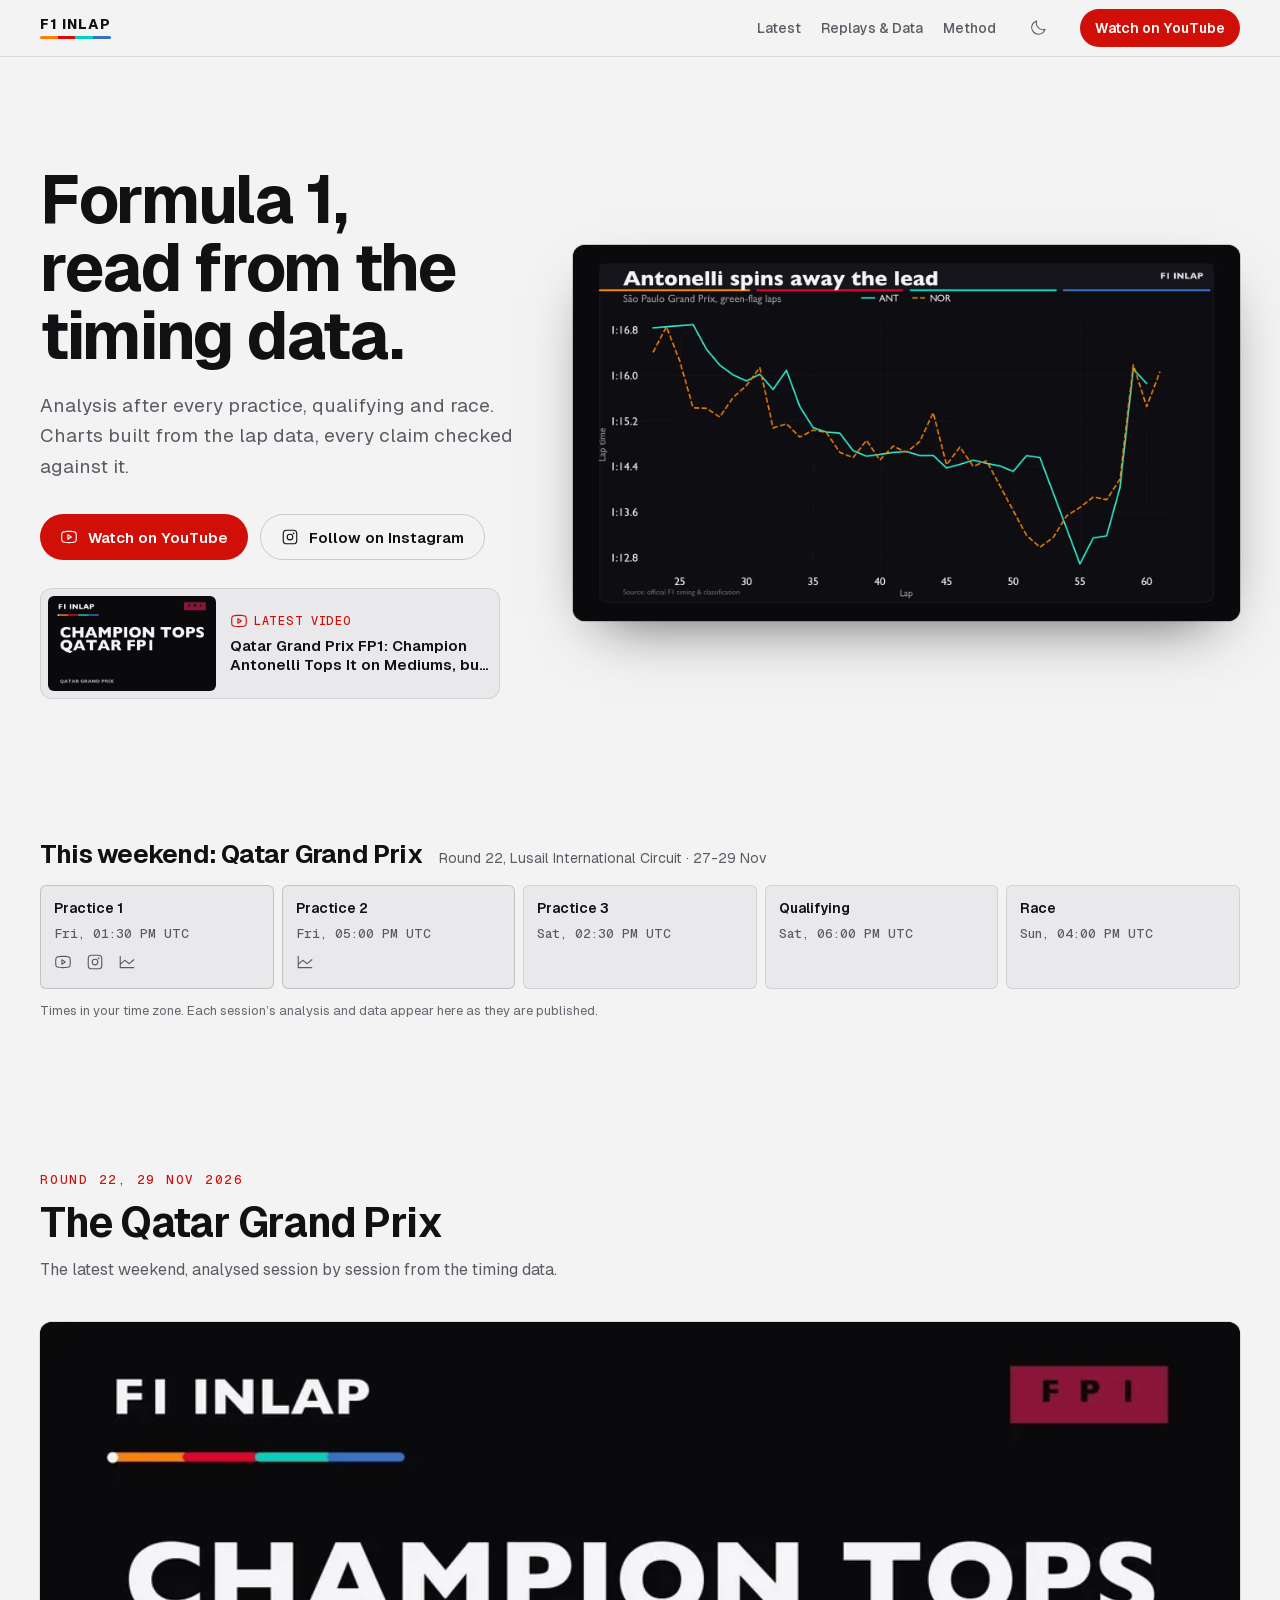
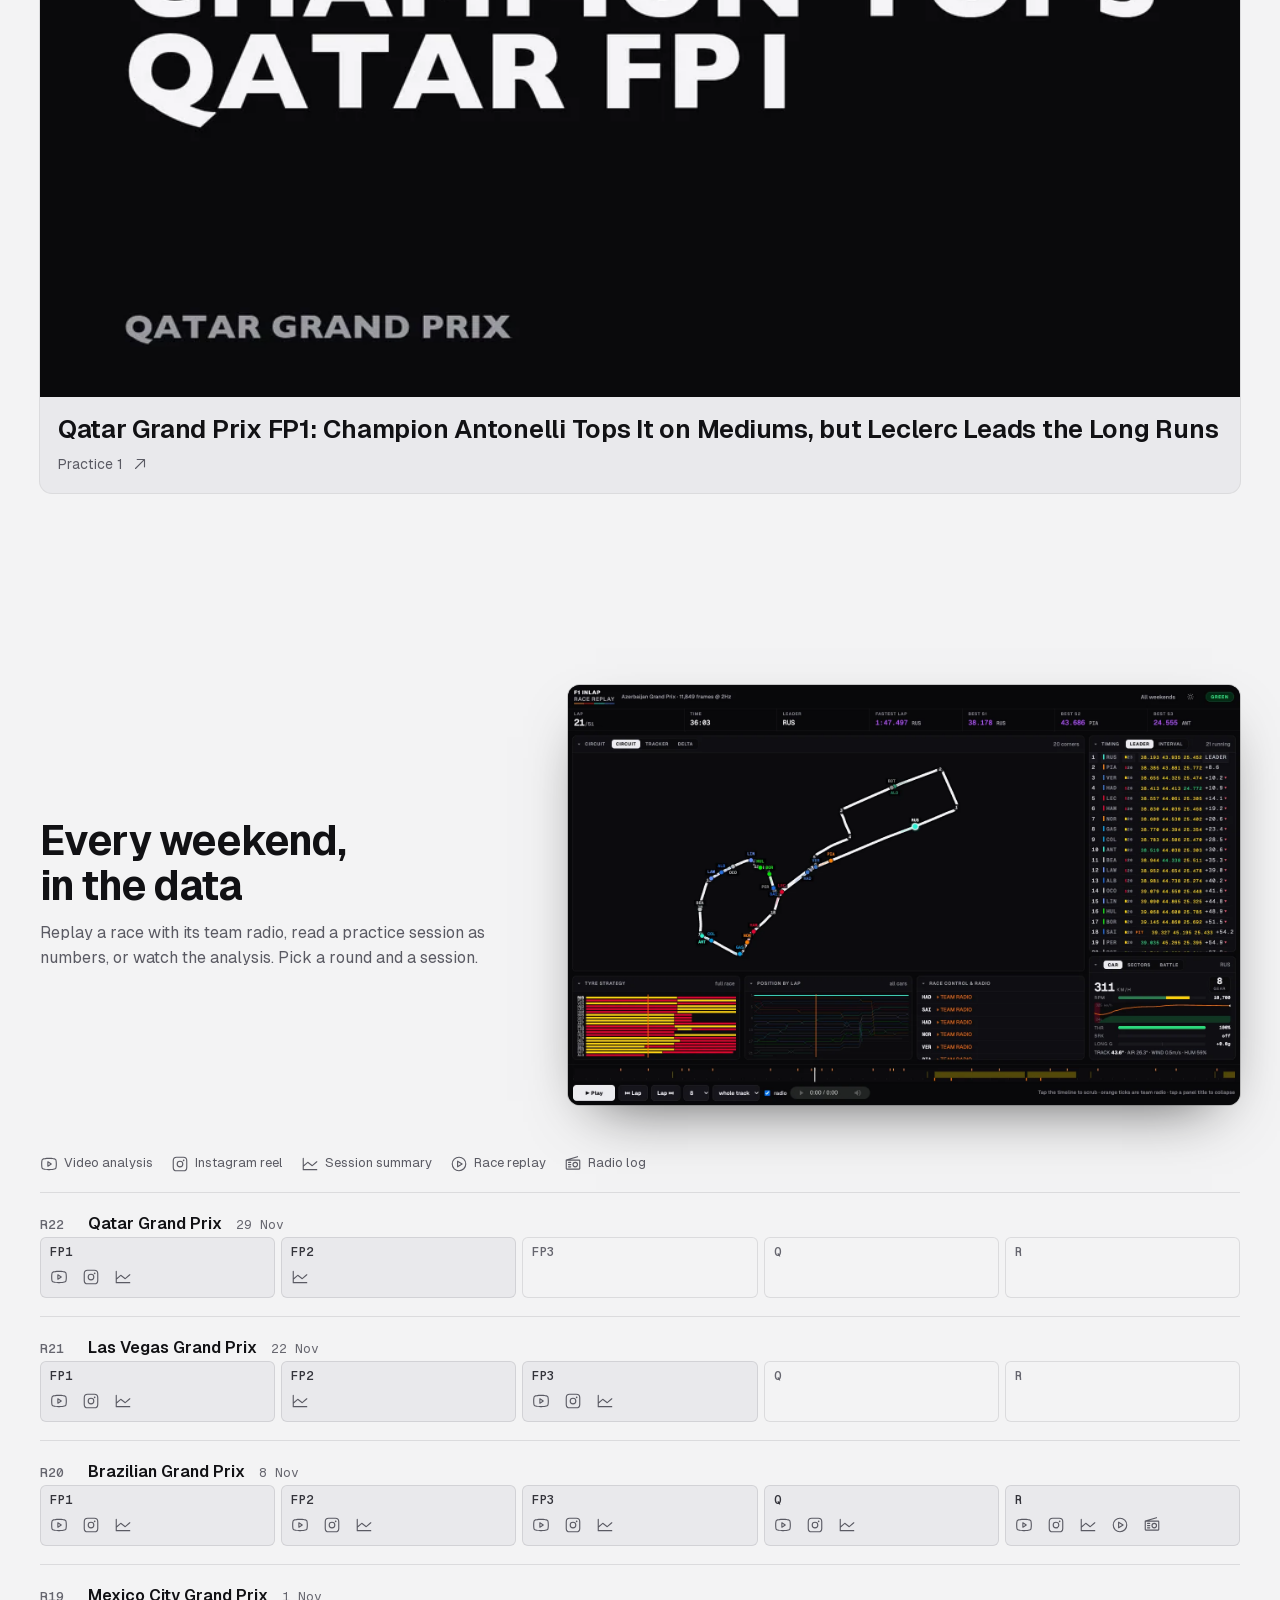
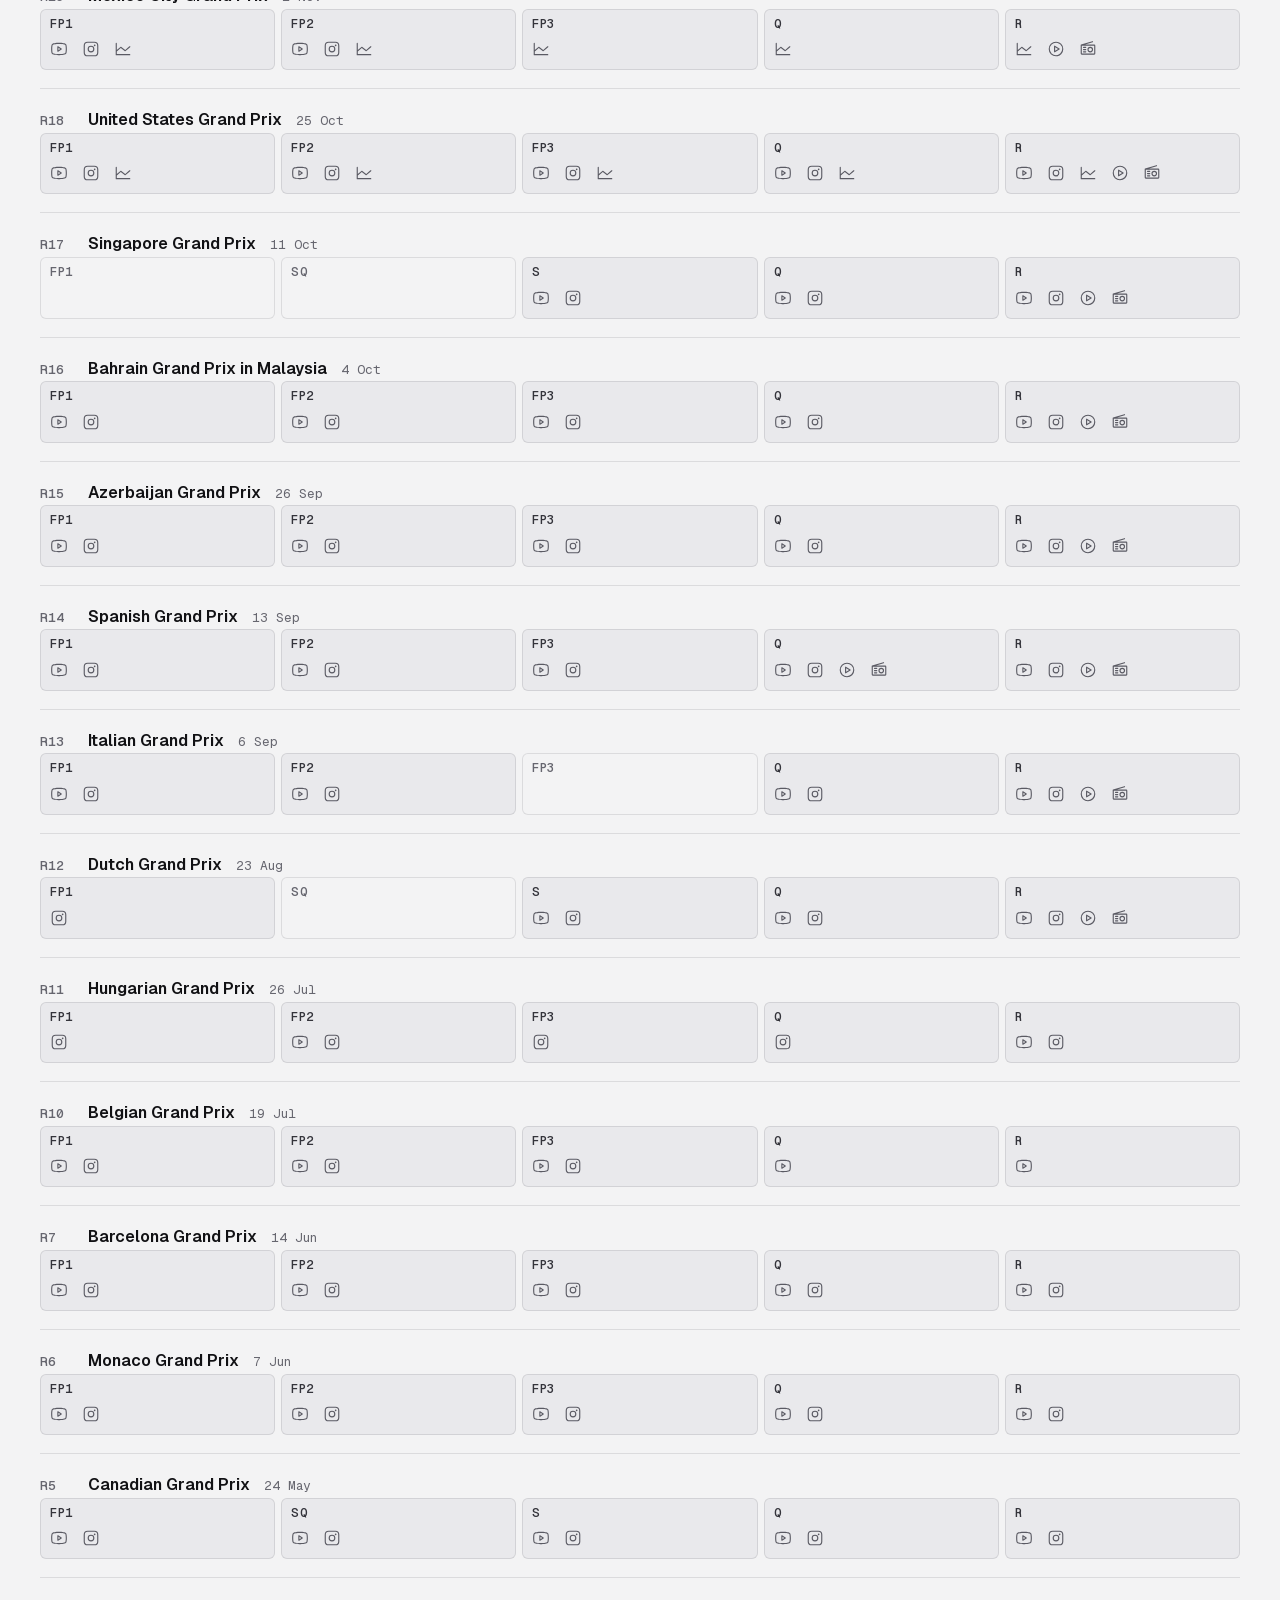
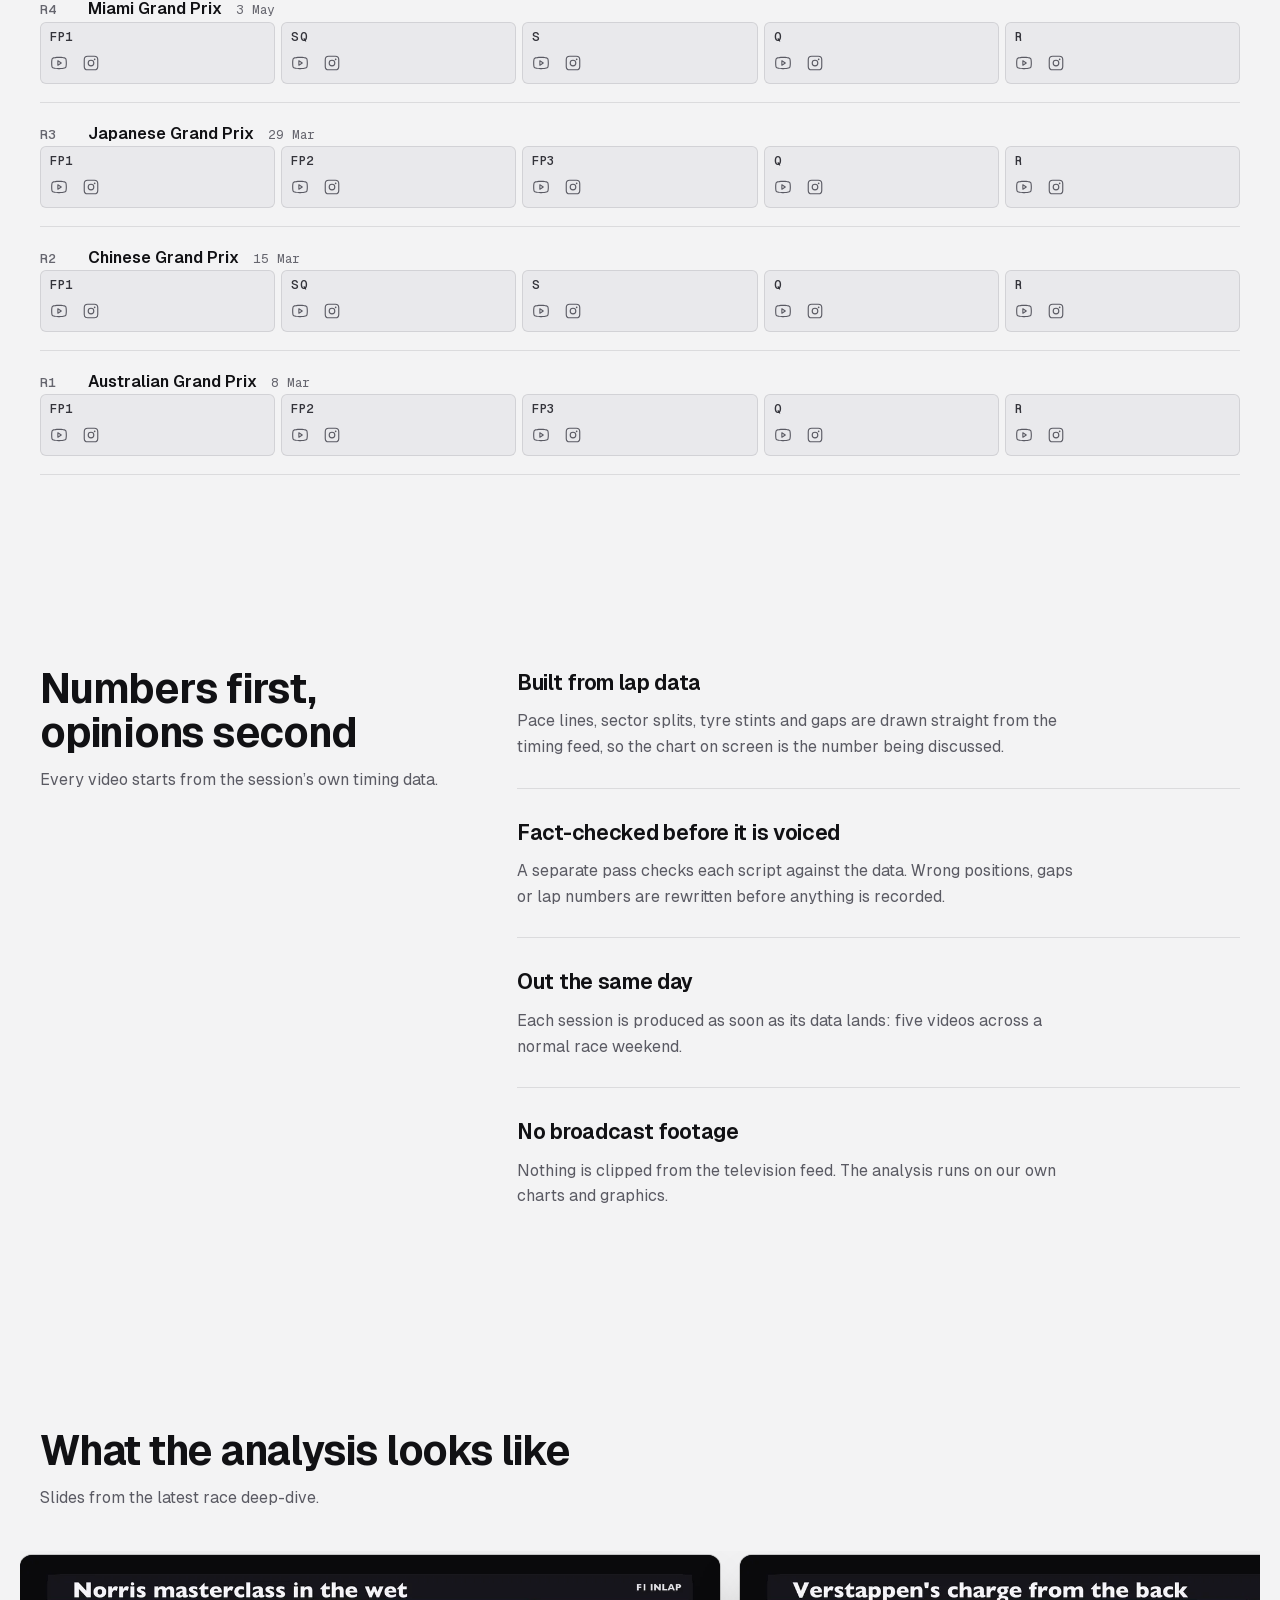
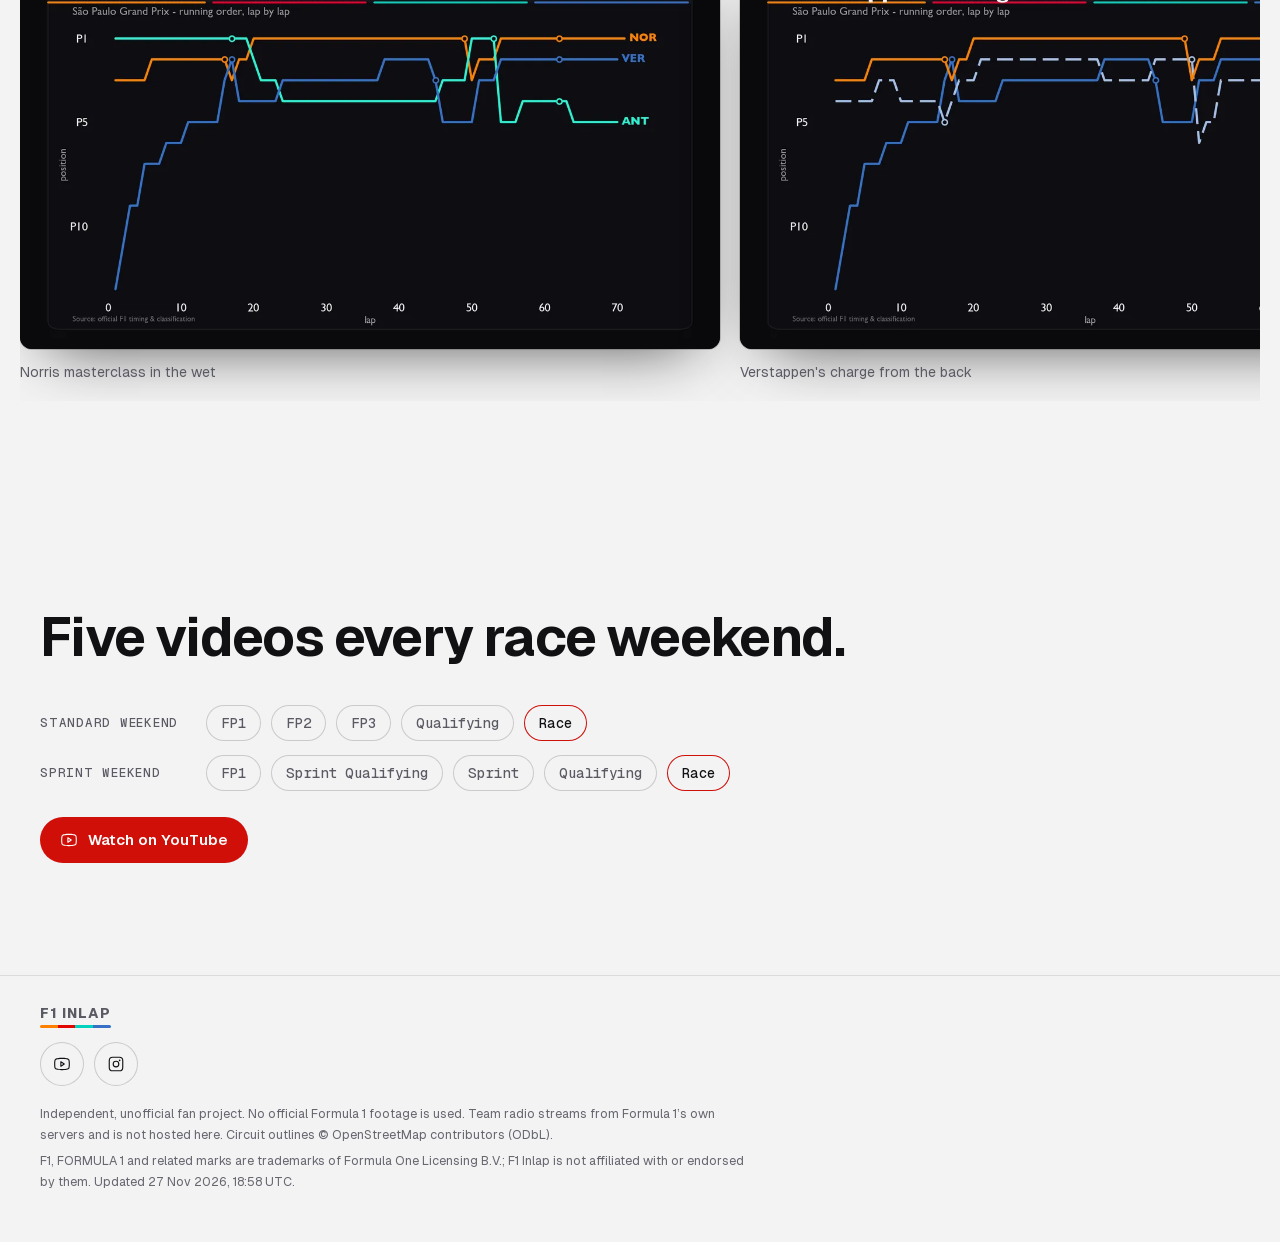
==== commit 54f154d1: "site: 2026-11-27 18:58 UTC" ====
--- a/index.html
+++ b/index.html
@@ -268,7 +268,7 @@
   <section id="weekend" class="weekend" aria-labelledby="weekend-h">
     <div class="wrap">
       <div class="whead"><h2 id="weekend-h">This weekend: Qatar Grand Prix</h2><span class="wmeta">Round 22, Lusail International Circuit · 27-29 Nov</span></div>
-      <ol class="wcells" aria-label="Sessions this weekend"><li class="wcell has"><span class="wname">Practice 1</span><time class="wt" datetime="2026-11-27T13:30:00+00:00">Fri 13:30 UTC</time><span class="acts"><a class="vid" href="https://youtu.be/TzlvKAna5_I"><svg class="icon" aria-hidden="true"><use href="#i-yt"/></svg><span class="lbl">Video</span><span class="sr"> analysis, Qatar Grand Prix Practice 1</span></a><a class="reel" href="https://www.instagram.com/reel/DgP_ml8Acvg/"><svg class="icon" aria-hidden="true"><use href="#i-ig"/></svg><span class="lbl">Reel</span><span class="sr"> on Instagram, Qatar Grand Prix Practice 1</span></a><a href="replay/session.html?f=session-2026-22-FP1.json"><svg class="icon" aria-hidden="true"><use href="#i-chart"/></svg><span class="lbl">Summary</span><span class="sr"> of the session, Qatar Grand Prix Practice 1</span></a></span></li><li class="wcell"><span class="wname">Practice 2</span><time class="wt" datetime="2026-11-27T17:00:00+00:00">Fri 17:00 UTC</time><span class="acts"></span></li><li class="wcell"><span class="wname">Practice 3</span><time class="wt" datetime="2026-11-28T14:30:00+00:00">Sat 14:30 UTC</time><span class="acts"></span></li><li class="wcell"><span class="wname">Qualifying</span><time class="wt" datetime="2026-11-28T18:00:00+00:00">Sat 18:00 UTC</time><span class="acts"></span></li><li class="wcell"><span class="wname">Race</span><time class="wt" datetime="2026-11-29T16:00:00+00:00">Sun 16:00 UTC</time><span class="acts"></span></li></ol>
+      <ol class="wcells" aria-label="Sessions this weekend"><li class="wcell has"><span class="wname">Practice 1</span><time class="wt" datetime="2026-11-27T13:30:00+00:00">Fri 13:30 UTC</time><span class="acts"><a class="vid" href="https://youtu.be/TzlvKAna5_I"><svg class="icon" aria-hidden="true"><use href="#i-yt"/></svg><span class="lbl">Video</span><span class="sr"> analysis, Qatar Grand Prix Practice 1</span></a><a class="reel" href="https://www.instagram.com/reel/DgP_ml8Acvg/"><svg class="icon" aria-hidden="true"><use href="#i-ig"/></svg><span class="lbl">Reel</span><span class="sr"> on Instagram, Qatar Grand Prix Practice 1</span></a><a href="replay/session.html?f=session-2026-22-FP1.json"><svg class="icon" aria-hidden="true"><use href="#i-chart"/></svg><span class="lbl">Summary</span><span class="sr"> of the session, Qatar Grand Prix Practice 1</span></a></span></li><li class="wcell has"><span class="wname">Practice 2</span><time class="wt" datetime="2026-11-27T17:00:00+00:00">Fri 17:00 UTC</time><span class="acts"><a href="replay/session.html?f=session-2026-22-FP2.json"><svg class="icon" aria-hidden="true"><use href="#i-chart"/></svg><span class="lbl">Summary</span><span class="sr"> of the session, Qatar Grand Prix Practice 2</span></a></span></li><li class="wcell"><span class="wname">Practice 3</span><time class="wt" datetime="2026-11-28T14:30:00+00:00">Sat 14:30 UTC</time><span class="acts"></span></li><li class="wcell"><span class="wname">Qualifying</span><time class="wt" datetime="2026-11-28T18:00:00+00:00">Sat 18:00 UTC</time><span class="acts"></span></li><li class="wcell"><span class="wname">Race</span><time class="wt" datetime="2026-11-29T16:00:00+00:00">Sun 16:00 UTC</time><span class="acts"></span></li></ol>
       <p class="wnote">Times in your time zone. Each session’s analysis and data appear here as they are published.</p>
     </div>
   </section>
@@ -301,7 +301,7 @@
         <li><svg class="icon" aria-hidden="true"><use href="#i-radio"/></svg>Radio log</li>
       </ul>
       <ol class="weekends" aria-label="Race weekends, newest first">
-        <li class="wk"><details class="wk-d" open><summary><span class="wk-id"><span class="rnd">R22</span><span class="gp">Qatar Grand Prix</span><span class="dt">29 Nov</span></span></summary><ol class="cells" aria-label="Qatar Grand Prix sessions"><li class="cell"><span class="s">FP1</span><span class="acts"><a class="vid" href="https://youtu.be/TzlvKAna5_I"><svg class="icon" aria-hidden="true"><use href="#i-yt"/></svg><span class="lbl">Video</span><span class="sr"> analysis, Qatar Grand Prix Practice 1</span></a><a class="reel" href="https://www.instagram.com/reel/DgP_ml8Acvg/"><svg class="icon" aria-hidden="true"><use href="#i-ig"/></svg><span class="lbl">Reel</span><span class="sr"> on Instagram, Qatar Grand Prix Practice 1</span></a><a href="replay/session.html?f=session-2026-22-FP1.json"><svg class="icon" aria-hidden="true"><use href="#i-chart"/></svg><span class="lbl">Summary</span><span class="sr"> of the session, Qatar Grand Prix Practice 1</span></a></span></li><li class="cell off"><span class="s">FP2</span><span class="acts"></span></li><li class="cell off"><span class="s">FP3</span><span class="acts"></span></li><li class="cell off"><span class="s">Q</span><span class="acts"></span></li><li class="cell off"><span class="s">R</span><span class="acts"></span></li></ol></details></li>
+        <li class="wk"><details class="wk-d" open><summary><span class="wk-id"><span class="rnd">R22</span><span class="gp">Qatar Grand Prix</span><span class="dt">29 Nov</span></span></summary><ol class="cells" aria-label="Qatar Grand Prix sessions"><li class="cell"><span class="s">FP1</span><span class="acts"><a class="vid" href="https://youtu.be/TzlvKAna5_I"><svg class="icon" aria-hidden="true"><use href="#i-yt"/></svg><span class="lbl">Video</span><span class="sr"> analysis, Qatar Grand Prix Practice 1</span></a><a class="reel" href="https://www.instagram.com/reel/DgP_ml8Acvg/"><svg class="icon" aria-hidden="true"><use href="#i-ig"/></svg><span class="lbl">Reel</span><span class="sr"> on Instagram, Qatar Grand Prix Practice 1</span></a><a href="replay/session.html?f=session-2026-22-FP1.json"><svg class="icon" aria-hidden="true"><use href="#i-chart"/></svg><span class="lbl">Summary</span><span class="sr"> of the session, Qatar Grand Prix Practice 1</span></a></span></li><li class="cell"><span class="s">FP2</span><span class="acts"><a href="replay/session.html?f=session-2026-22-FP2.json"><svg class="icon" aria-hidden="true"><use href="#i-chart"/></svg><span class="lbl">Summary</span><span class="sr"> of the session, Qatar Grand Prix Practice 2</span></a></span></li><li class="cell off"><span class="s">FP3</span><span class="acts"></span></li><li class="cell off"><span class="s">Q</span><span class="acts"></span></li><li class="cell off"><span class="s">R</span><span class="acts"></span></li></ol></details></li>
         <li class="wk"><details class="wk-d" open><summary><span class="wk-id"><span class="rnd">R21</span><span class="gp">Las Vegas Grand Prix</span><span class="dt">22 Nov</span></span></summary><ol class="cells" aria-label="Las Vegas Grand Prix sessions"><li class="cell"><span class="s">FP1</span><span class="acts"><a class="vid" href="https://youtu.be/E95BUMv5PC8"><svg class="icon" aria-hidden="true"><use href="#i-yt"/></svg><span class="lbl">Video</span><span class="sr"> analysis, Las Vegas Grand Prix Practice 1</span></a><a class="reel" href="https://www.instagram.com/reel/Df84BnejnX4/"><svg class="icon" aria-hidden="true"><use href="#i-ig"/></svg><span class="lbl">Reel</span><span class="sr"> on Instagram, Las Vegas Grand Prix Practice 1</span></a><a href="replay/session.html?f=session-2026-21-FP1.json"><svg class="icon" aria-hidden="true"><use href="#i-chart"/></svg><span class="lbl">Summary</span><span class="sr"> of the session, Las Vegas Grand Prix Practice 1</span></a></span></li><li class="cell"><span class="s">FP2</span><span class="acts"><a href="replay/session.html?f=session-2026-21-FP2.json"><svg class="icon" aria-hidden="true"><use href="#i-chart"/></svg><span class="lbl">Summary</span><span class="sr"> of the session, Las Vegas Grand Prix Practice 2</span></a></span></li><li class="cell"><span class="s">FP3</span><span class="acts"><a class="vid" href="https://youtu.be/OFEvxFLj3yI"><svg class="icon" aria-hidden="true"><use href="#i-yt"/></svg><span class="lbl">Video</span><span class="sr"> analysis, Las Vegas Grand Prix Practice 3</span></a><a class="reel" href="https://www.instagram.com/reel/Df_JQZZDi4l/"><svg class="icon" aria-hidden="true"><use href="#i-ig"/></svg><span class="lbl">Reel</span><span class="sr"> on Instagram, Las Vegas Grand Prix Practice 3</span></a><a href="replay/session.html?f=session-2026-21-FP3.json"><svg class="icon" aria-hidden="true"><use href="#i-chart"/></svg><span class="lbl">Summary</span><span class="sr"> of the session, Las Vegas Grand Prix Practice 3</span></a></span></li><li class="cell off"><span class="s">Q</span><span class="acts"></span></li><li class="cell off"><span class="s">R</span><span class="acts"></span></li></ol></details></li>
         <li class="wk"><details class="wk-d" open><summary><span class="wk-id"><span class="rnd">R20</span><span class="gp">Brazilian Grand Prix</span><span class="dt">8 Nov</span></span></summary><ol class="cells" aria-label="Brazilian Grand Prix sessions"><li class="cell"><span class="s">FP1</span><span class="acts"><a class="vid" href="https://youtu.be/OZDxk170DK4"><svg class="icon" aria-hidden="true"><use href="#i-yt"/></svg><span class="lbl">Video</span><span class="sr"> analysis, Brazilian Grand Prix Practice 1</span></a><a class="reel" href="https://www.instagram.com/reel/Dfb1J6Xgc0z/"><svg class="icon" aria-hidden="true"><use href="#i-ig"/></svg><span class="lbl">Reel</span><span class="sr"> on Instagram, Brazilian Grand Prix Practice 1</span></a><a href="replay/session.html?f=session-2026-20-FP1.json"><svg class="icon" aria-hidden="true"><use href="#i-chart"/></svg><span class="lbl">Summary</span><span class="sr"> of the session, Brazilian Grand Prix Practice 1</span></a></span></li><li class="cell"><span class="s">FP2</span><span class="acts"><a class="vid" href="https://youtu.be/0deheLVS9wk"><svg class="icon" aria-hidden="true"><use href="#i-yt"/></svg><span class="lbl">Video</span><span class="sr"> analysis, Brazilian Grand Prix Practice 2</span></a><a class="reel" href="https://www.instagram.com/reel/Dfb2K-oHEPV/"><svg class="icon" aria-hidden="true"><use href="#i-ig"/></svg><span class="lbl">Reel</span><span class="sr"> on Instagram, Brazilian Grand Prix Practice 2</span></a><a href="replay/session.html?f=session-2026-20-FP2.json"><svg class="icon" aria-hidden="true"><use href="#i-chart"/></svg><span class="lbl">Summary</span><span class="sr"> of the session, Brazilian Grand Prix Practice 2</span></a></span></li><li class="cell"><span class="s">FP3</span><span class="acts"><a class="vid" href="https://youtu.be/hqgRqEK7-wQ"><svg class="icon" aria-hidden="true"><use href="#i-yt"/></svg><span class="lbl">Video</span><span class="sr"> analysis, Brazilian Grand Prix Practice 3</span></a><a class="reel" href="https://www.instagram.com/reel/DflI8YSjvqv/"><svg class="icon" aria-hidden="true"><use href="#i-ig"/></svg><span class="lbl">Reel</span><span class="sr"> on Instagram, Brazilian Grand Prix Practice 3</span></a><a href="replay/session.html?f=session-2026-20-FP3.json"><svg class="icon" aria-hidden="true"><use href="#i-chart"/></svg><span class="lbl">Summary</span><span class="sr"> of the session, Brazilian Grand Prix Practice 3</span></a></span></li><li class="cell"><span class="s">Q</span><span class="acts"><a class="vid" href="https://youtu.be/2SPK5fxDKc0"><svg class="icon" aria-hidden="true"><use href="#i-yt"/></svg><span class="lbl">Video</span><span class="sr"> analysis, Brazilian Grand Prix Qualifying</span></a><a class="reel" href="https://www.instagram.com/reel/DflJKqLmTaZ/"><svg class="icon" aria-hidden="true"><use href="#i-ig"/></svg><span class="lbl">Reel</span><span class="sr"> on Instagram, Brazilian Grand Prix Qualifying</span></a><a href="replay/session.html?f=session-2026-20-Q.json"><svg class="icon" aria-hidden="true"><use href="#i-chart"/></svg><span class="lbl">Summary</span><span class="sr"> of the session, Brazilian Grand Prix Qualifying</span></a></span></li><li class="cell"><span class="s">R</span><span class="acts"><a class="vid" href="https://youtu.be/fs2vWUauilI"><svg class="icon" aria-hidden="true"><use href="#i-yt"/></svg><span class="lbl">Video</span><span class="sr"> analysis, Brazilian Grand Prix Race</span></a><a class="reel" href="https://www.instagram.com/reel/DflJYWfCq9i/"><svg class="icon" aria-hidden="true"><use href="#i-ig"/></svg><span class="lbl">Reel</span><span class="sr"> on Instagram, Brazilian Grand Prix Race</span></a><a href="replay/session.html?f=session-2026-20-R.json"><svg class="icon" aria-hidden="true"><use href="#i-chart"/></svg><span class="lbl">Summary</span><span class="sr"> of the session, Brazilian Grand Prix Race</span></a><a href="replay/dashboard.html?f=replay-2026-20-R.json"><svg class="icon" aria-hidden="true"><use href="#i-play"/></svg><span class="lbl">Replay</span><span class="sr"> of the session, Brazilian Grand Prix Race</span></a><a href="replay/radio.html?f=replay-2026-20-R.json"><svg class="icon" aria-hidden="true"><use href="#i-radio"/></svg><span class="lbl">Radio</span><span class="sr"> log, Brazilian Grand Prix Race</span></a></span></li></ol></details></li>
         <li class="wk"><details class="wk-d" open><summary><span class="wk-id"><span class="rnd">R19</span><span class="gp">Mexico City Grand Prix</span><span class="dt">1 Nov</span></span></summary><ol class="cells" aria-label="Mexico City Grand Prix sessions"><li class="cell"><span class="s">FP1</span><span class="acts"><a class="vid" href="https://youtu.be/d9KekZyGszA"><svg class="icon" aria-hidden="true"><use href="#i-yt"/></svg><span class="lbl">Video</span><span class="sr"> analysis, Mexico City Grand Prix Practice 1</span></a><a class="reel" href="https://www.instagram.com/reel/DfMtI0dgka_/"><svg class="icon" aria-hidden="true"><use href="#i-ig"/></svg><span class="lbl">Reel</span><span class="sr"> on Instagram, Mexico City Grand Prix Practice 1</span></a><a href="replay/session.html?f=session-2026-19-FP1.json"><svg class="icon" aria-hidden="true"><use href="#i-chart"/></svg><span class="lbl">Summary</span><span class="sr"> of the session, Mexico City Grand Prix Practice 1</span></a></span></li><li class="cell"><span class="s">FP2</span><span class="acts"><a class="vid" href="https://youtu.be/T-AYszBg0wU"><svg class="icon" aria-hidden="true"><use href="#i-yt"/></svg><span class="lbl">Video</span><span class="sr"> analysis, Mexico City Grand Prix Practice 2</span></a><a class="reel" href="https://www.instagram.com/reel/DfMtW8fjZNS/"><svg class="icon" aria-hidden="true"><use href="#i-ig"/></svg><span class="lbl">Reel</span><span class="sr"> on Instagram, Mexico City Grand Prix Practice 2</span></a><a href="replay/session.html?f=session-2026-19-FP2.json"><svg class="icon" aria-hidden="true"><use href="#i-chart"/></svg><span class="lbl">Summary</span><span class="sr"> of the session, Mexico City Grand Prix Practice 2</span></a></span></li><li class="cell"><span class="s">FP3</span><span class="acts"><a href="replay/session.html?f=session-2026-19-FP3.json"><svg class="icon" aria-hidden="true"><use href="#i-chart"/></svg><span class="lbl">Summary</span><span class="sr"> of the session, Mexico City Grand Prix Practice 3</span></a></span></li><li class="cell"><span class="s">Q</span><span class="acts"><a href="replay/session.html?f=session-2026-19-Q.json"><svg class="icon" aria-hidden="true"><use href="#i-chart"/></svg><span class="lbl">Summary</span><span class="sr"> of the session, Mexico City Grand Prix Qualifying</span></a></span></li><li class="cell"><span class="s">R</span><span class="acts"><a href="replay/session.html?f=session-2026-19-R.json"><svg class="icon" aria-hidden="true"><use href="#i-chart"/></svg><span class="lbl">Summary</span><span class="sr"> of the session, Mexico City Grand Prix Race</span></a><a href="replay/dashboard.html?f=replay-2026-19-R.json"><svg class="icon" aria-hidden="true"><use href="#i-play"/></svg><span class="lbl">Replay</span><span class="sr"> of the session, Mexico City Grand Prix Race</span></a><a href="replay/radio.html?f=replay-2026-19-R.json"><svg class="icon" aria-hidden="true"><use href="#i-radio"/></svg><span class="lbl">Radio</span><span class="sr"> log, Mexico City Grand Prix Race</span></a></span></li></ol></details></li>
@@ -372,7 +372,7 @@
       <a href="https://www.instagram.com/f1inlap/"><span class="sr">Instagram</span><svg class="icon" aria-hidden="true"><use href="#i-ig"/></svg></a>
     </div>
     <p style="margin-top:18px">Independent, unofficial fan project. No official Formula 1 footage is used. Team radio streams from Formula 1’s own servers and is not hosted here. Circuit outlines &copy; OpenStreetMap contributors (ODbL).</p>
-    <p>F1, FORMULA 1 and related marks are trademarks of Formula One Licensing B.V.; F1 Inlap is not affiliated with or endorsed by them. Updated 27 Nov 2026, 15:25 UTC.</p>
+    <p>F1, FORMULA 1 and related marks are trademarks of Formula One Licensing B.V.; F1 Inlap is not affiliated with or endorsed by them. Updated 27 Nov 2026, 18:58 UTC.</p>
   </div>
 </footer>
 
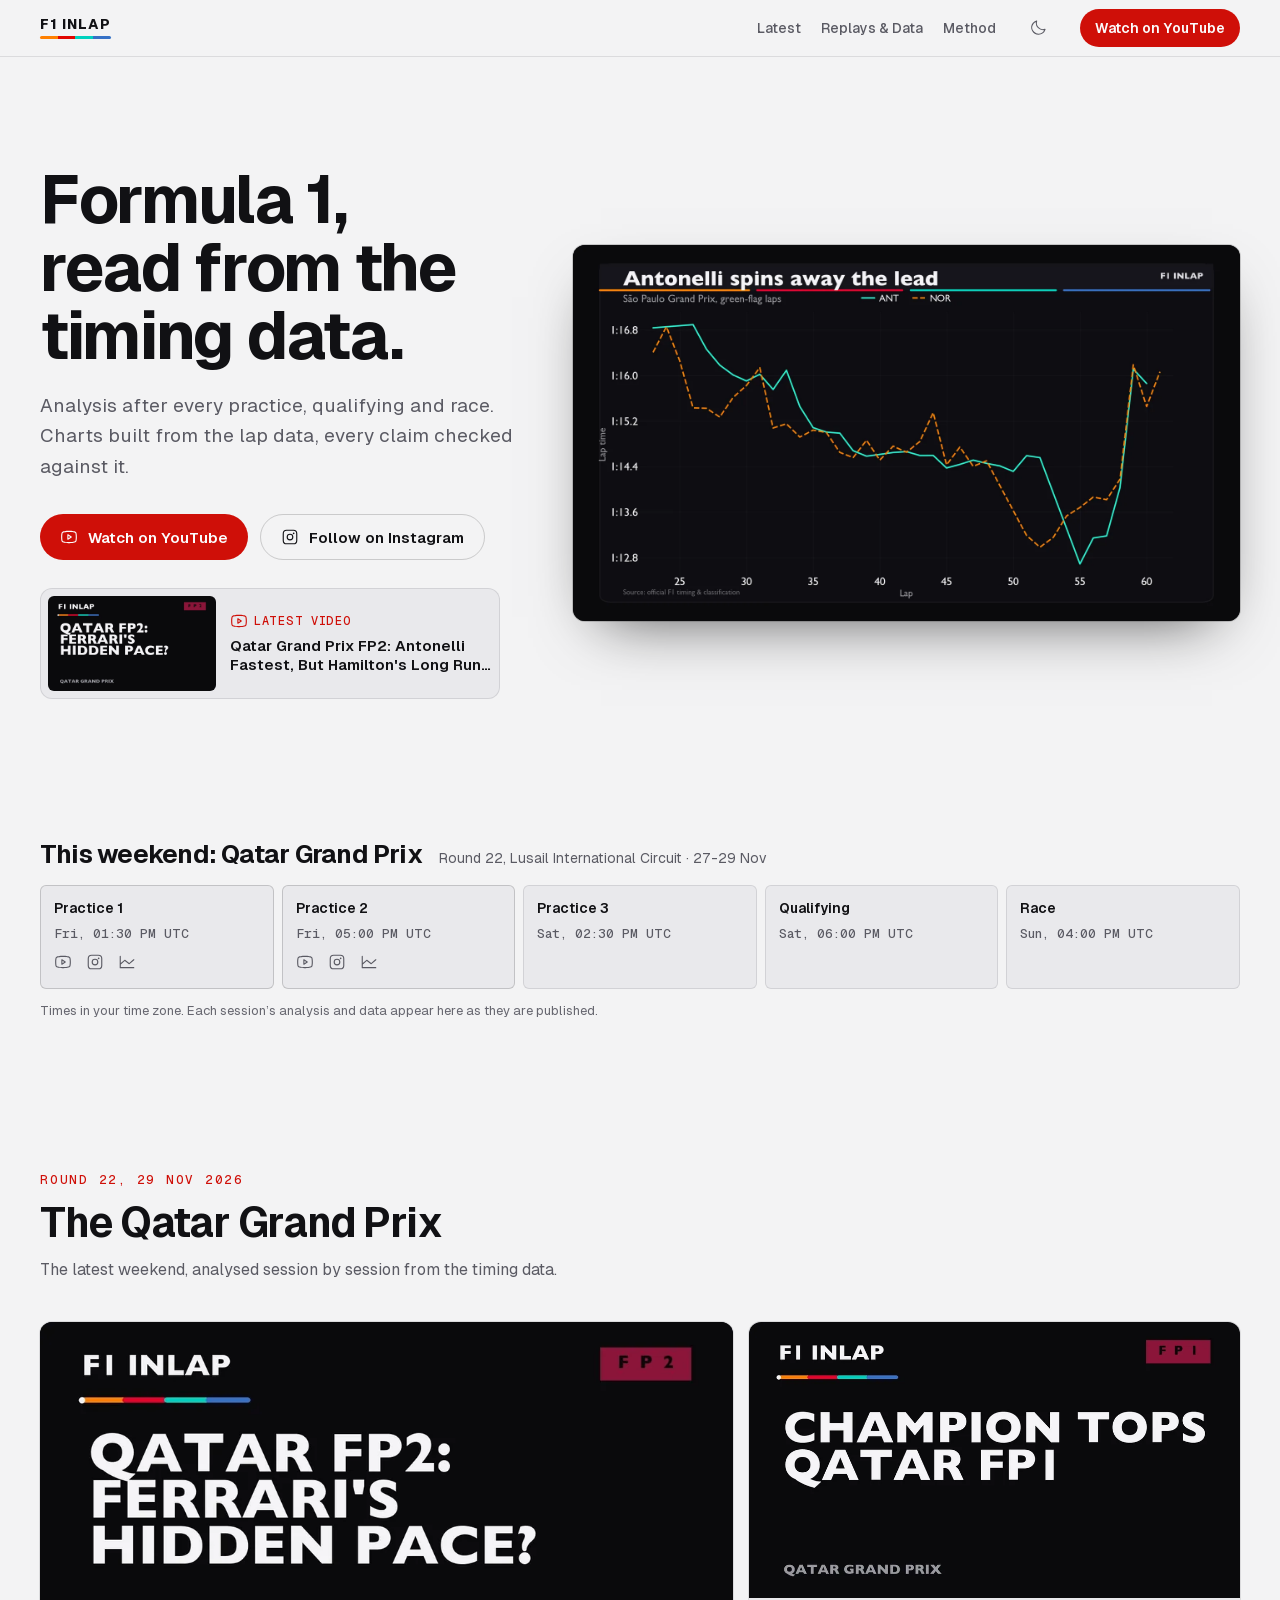
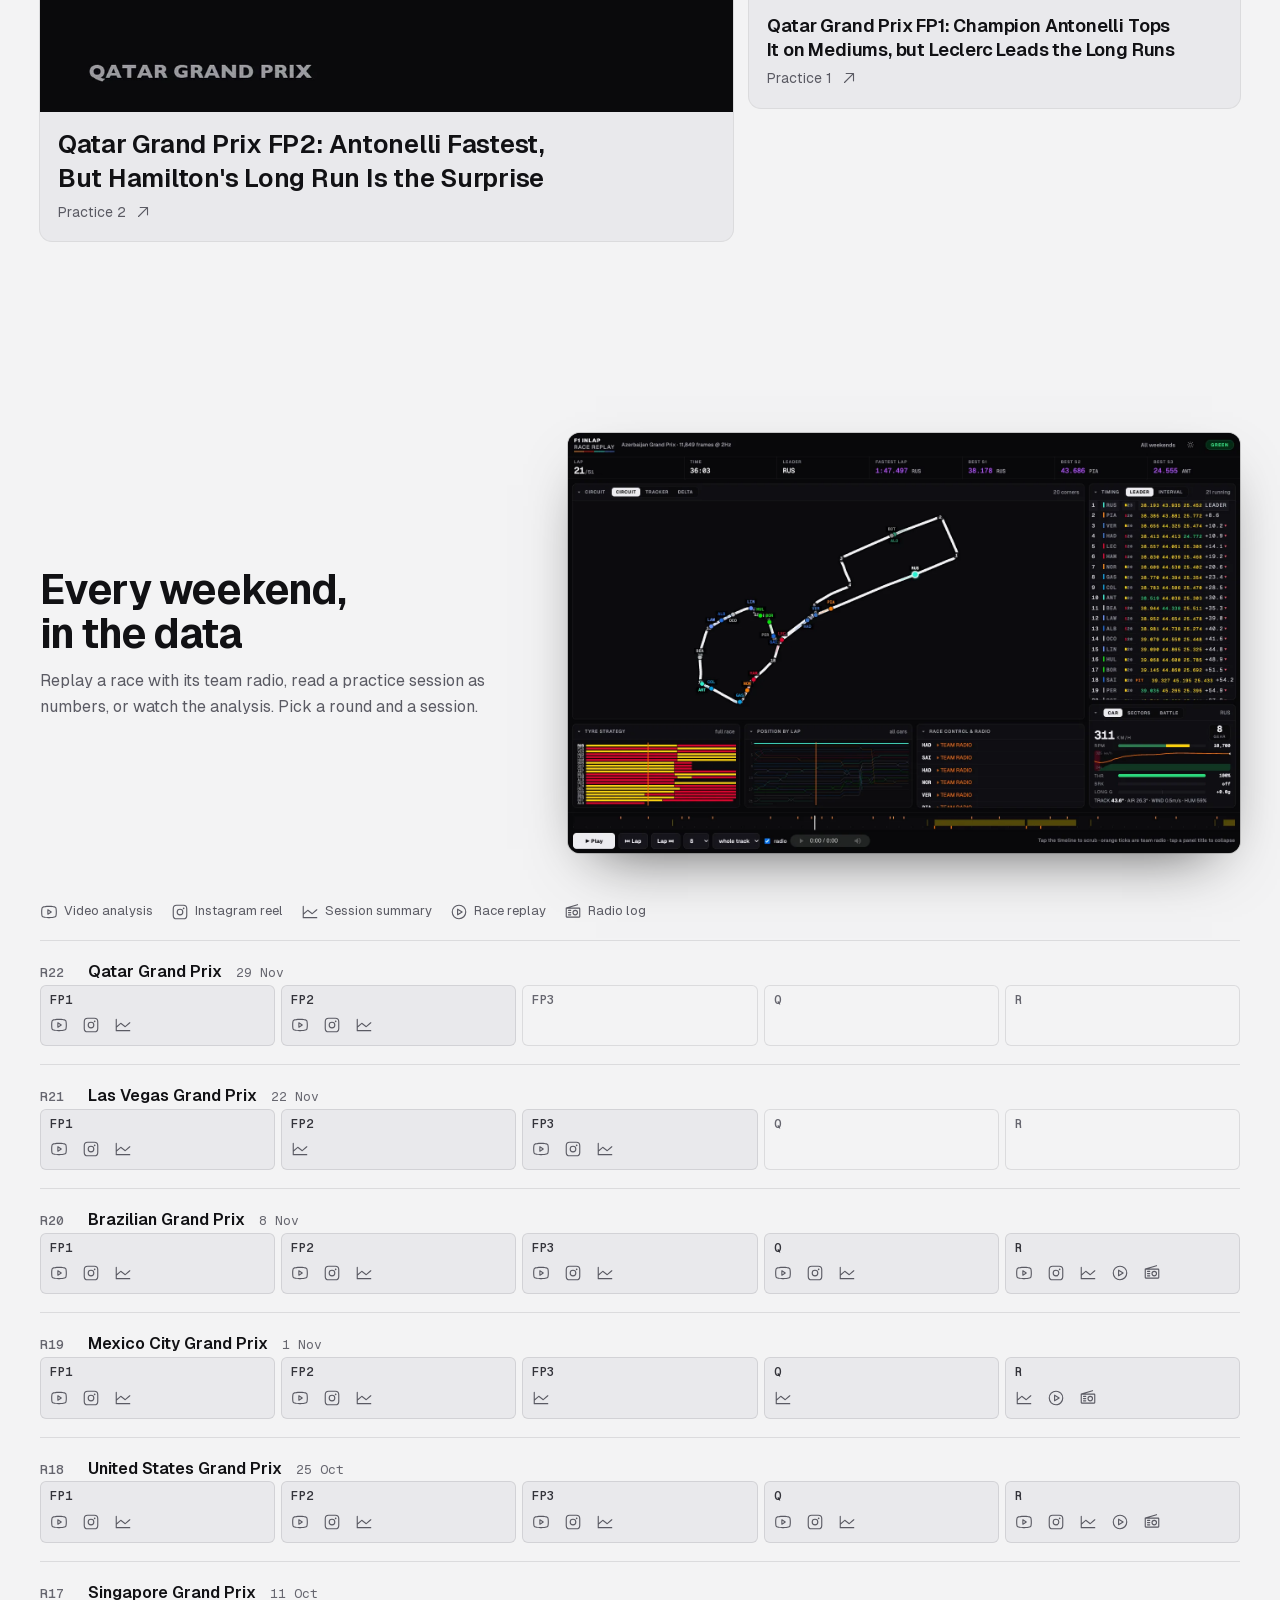
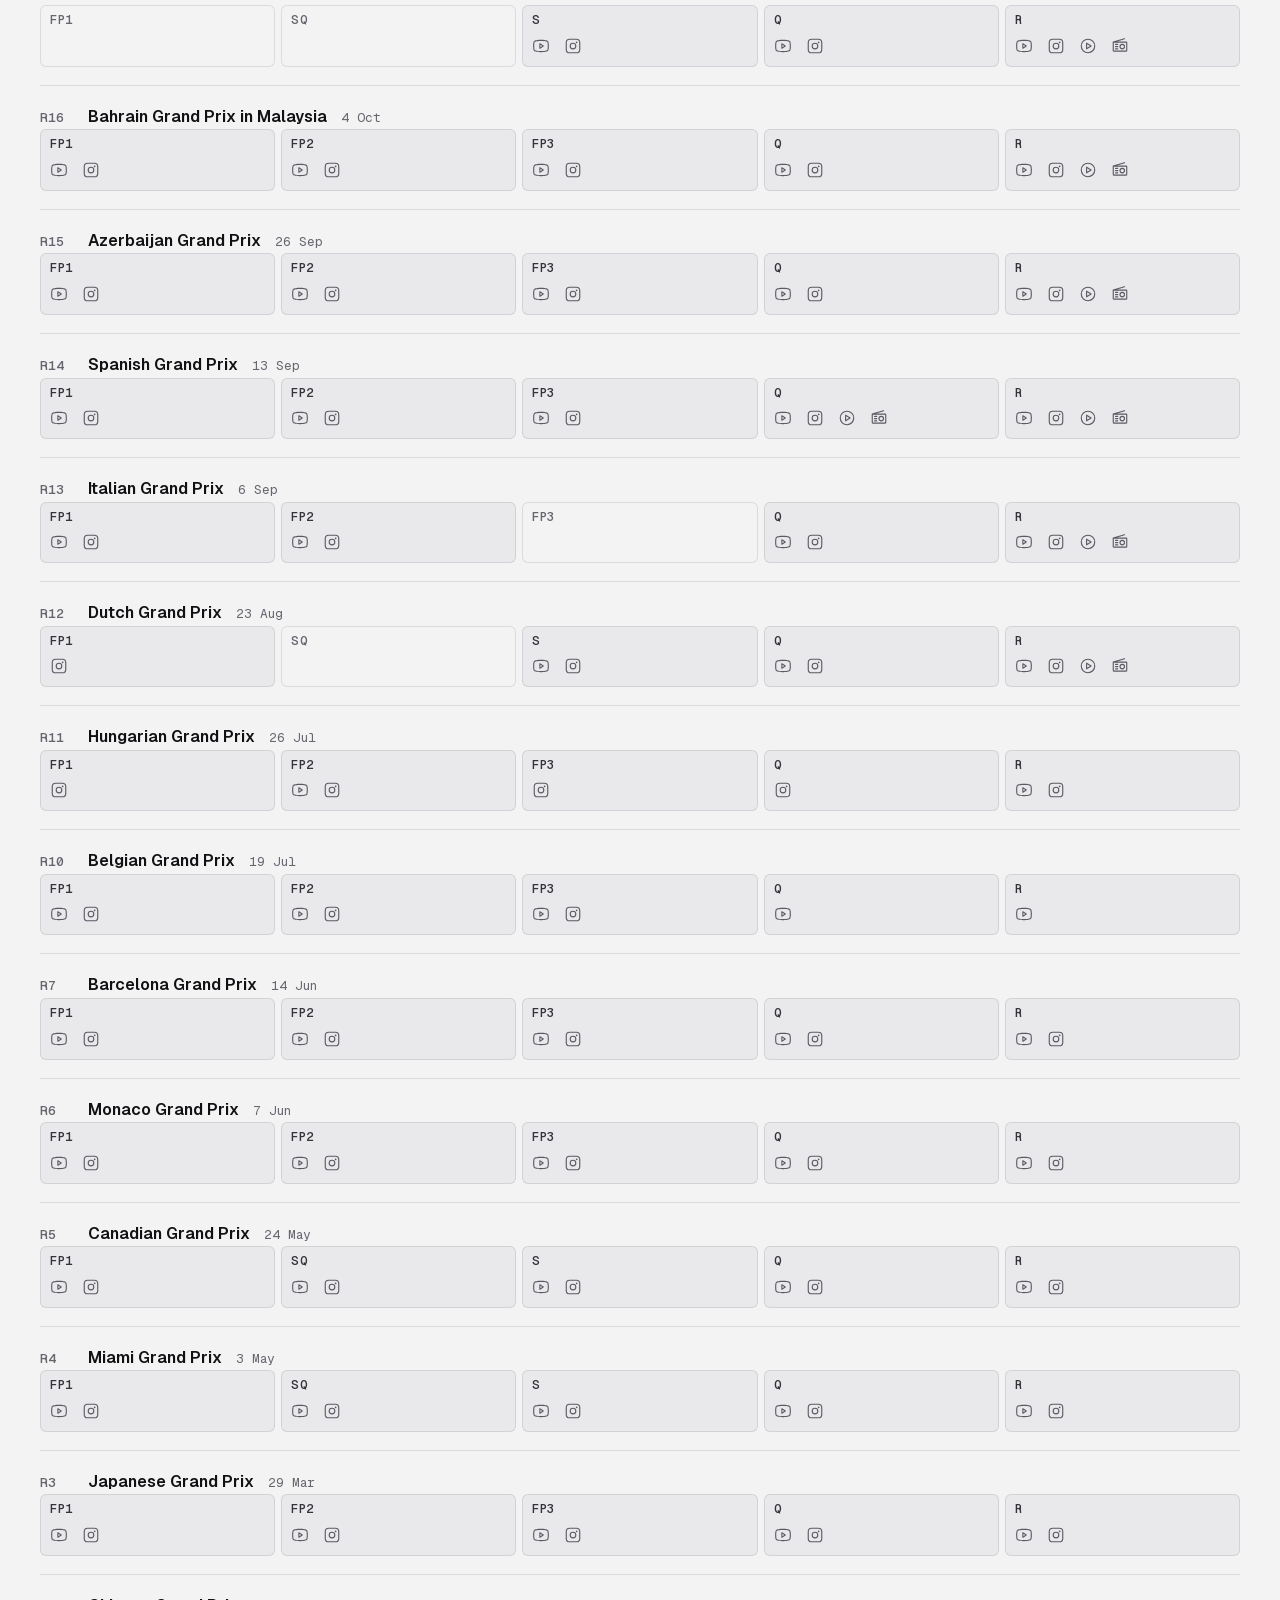
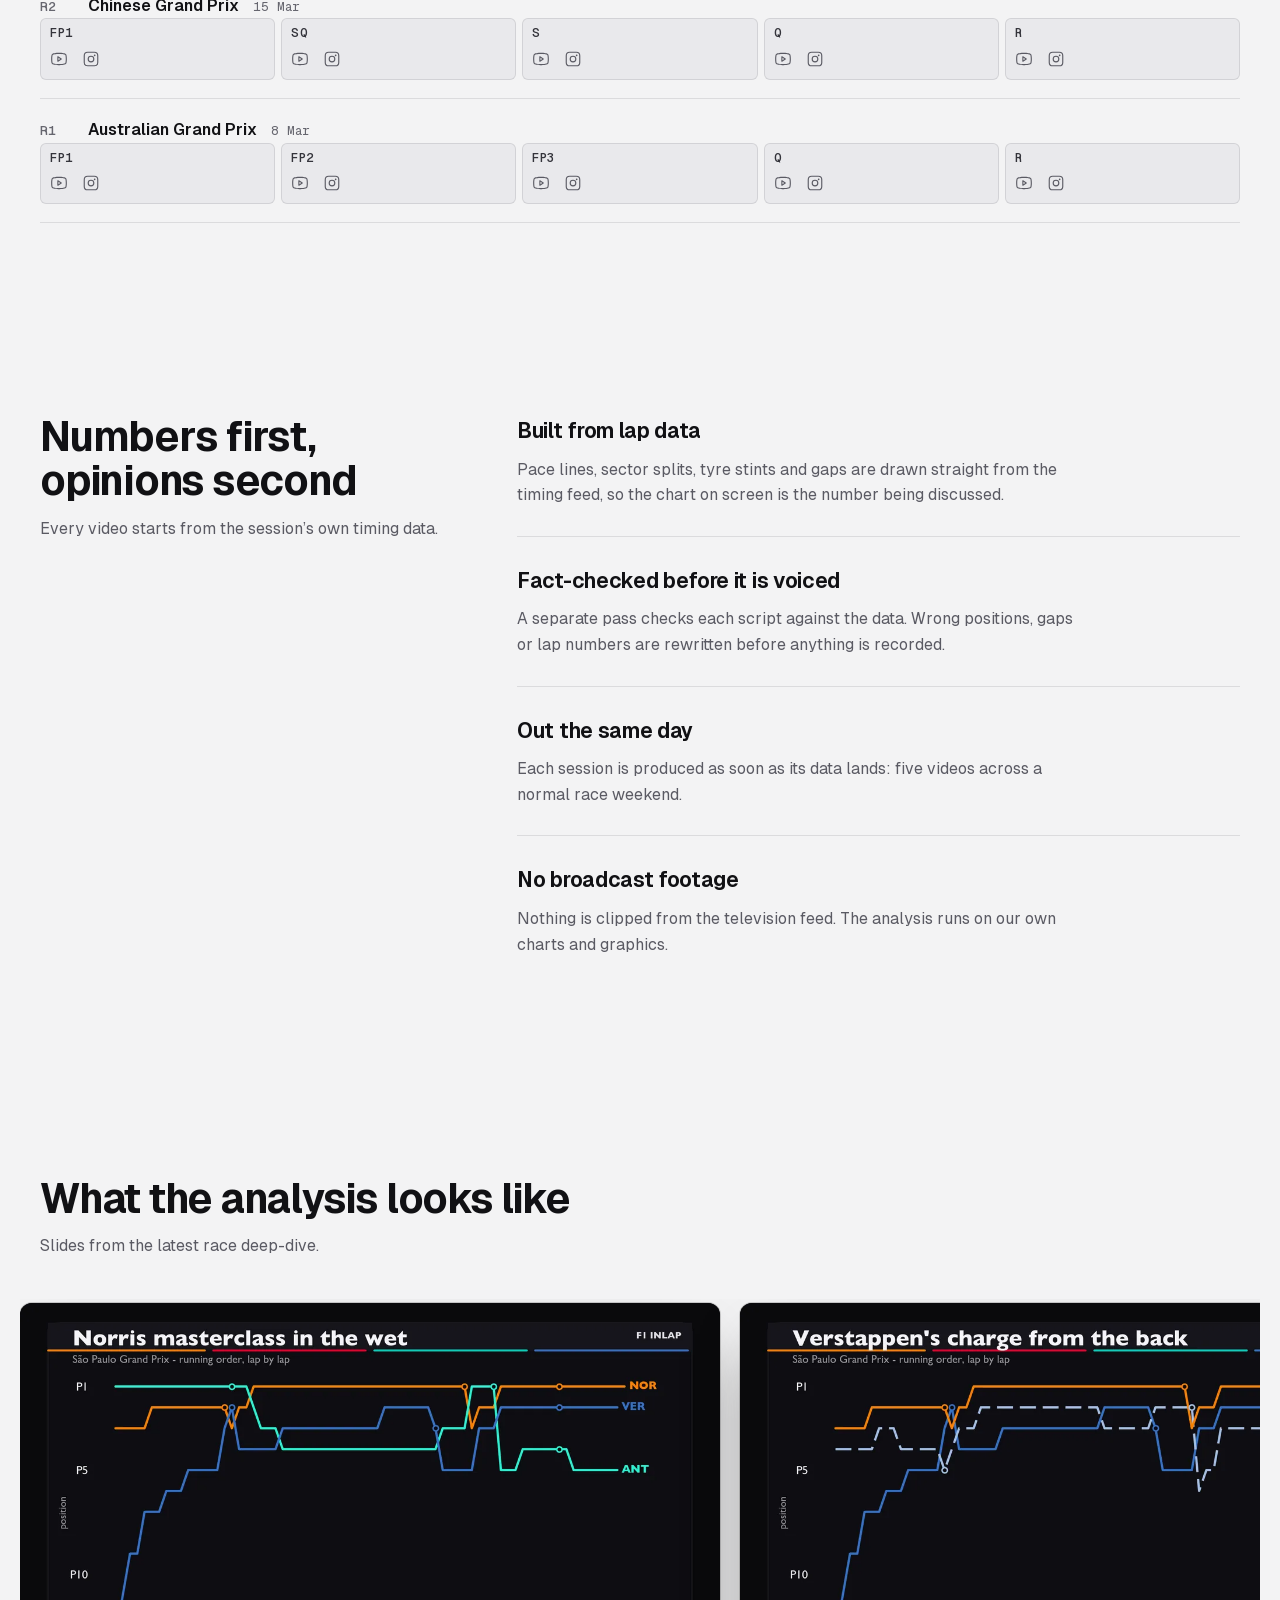
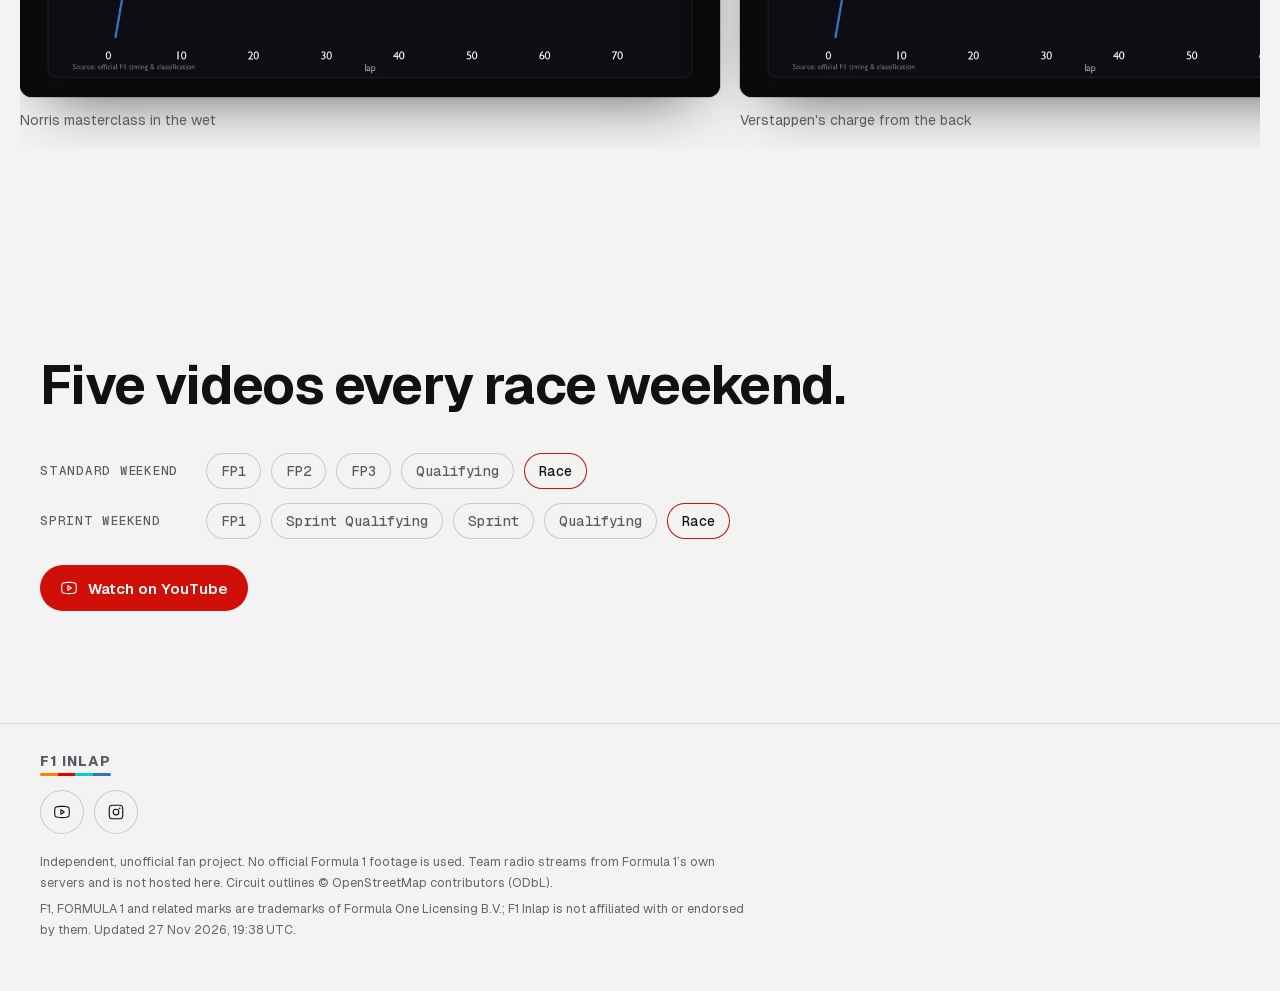
==== commit 30d6a932: "site: 2026-11-27 19:38 UTC" ====
--- a/index.html
+++ b/index.html
@@ -259,7 +259,7 @@
           <a class="btn btn-primary" href="https://www.youtube.com/@f1inlap"><svg class="icon" aria-hidden="true"><use href="#i-yt"/></svg>Watch on YouTube</a>
           <a class="btn btn-quiet" href="https://www.instagram.com/f1inlap/"><svg class="icon" aria-hidden="true"><use href="#i-ig"/></svg>Follow on Instagram</a>
         </div>
-        <a class="hero-vid rise" href="https://youtu.be/TzlvKAna5_I"><img src="assets/img/thumbs/TzlvKAna5_I.webp" width="960" height="540" alt=""><span><span class="k"><svg class="icon" aria-hidden="true"><use href="#i-yt"/></svg>Latest video</span><span class="t">Qatar Grand Prix FP1: Champion Antonelli Tops It on Mediums, but Leclerc Leads the Long Runs</span></span></a>
+        <a class="hero-vid rise" href="https://youtu.be/5ab7w7fIBD4"><img src="assets/img/thumbs/5ab7w7fIBD4.webp" width="960" height="540" alt=""><span><span class="k"><svg class="icon" aria-hidden="true"><use href="#i-yt"/></svg>Latest video</span><span class="t">Qatar Grand Prix FP2: Antonelli Fastest, But Hamilton&#x27;s Long Run Is the Surprise</span></span></a>
       </div>
       <div class="screen"><img src="assets/img/charts/hero.webp" width="1600" height="900" fetchpriority="high" alt="Chart from the latest race analysis: Antonelli spins away the lead."></div>
     </div>
@@ -268,7 +268,7 @@
   <section id="weekend" class="weekend" aria-labelledby="weekend-h">
     <div class="wrap">
       <div class="whead"><h2 id="weekend-h">This weekend: Qatar Grand Prix</h2><span class="wmeta">Round 22, Lusail International Circuit · 27-29 Nov</span></div>
-      <ol class="wcells" aria-label="Sessions this weekend"><li class="wcell has"><span class="wname">Practice 1</span><time class="wt" datetime="2026-11-27T13:30:00+00:00">Fri 13:30 UTC</time><span class="acts"><a class="vid" href="https://youtu.be/TzlvKAna5_I"><svg class="icon" aria-hidden="true"><use href="#i-yt"/></svg><span class="lbl">Video</span><span class="sr"> analysis, Qatar Grand Prix Practice 1</span></a><a class="reel" href="https://www.instagram.com/reel/DgP_ml8Acvg/"><svg class="icon" aria-hidden="true"><use href="#i-ig"/></svg><span class="lbl">Reel</span><span class="sr"> on Instagram, Qatar Grand Prix Practice 1</span></a><a href="replay/session.html?f=session-2026-22-FP1.json"><svg class="icon" aria-hidden="true"><use href="#i-chart"/></svg><span class="lbl">Summary</span><span class="sr"> of the session, Qatar Grand Prix Practice 1</span></a></span></li><li class="wcell has"><span class="wname">Practice 2</span><time class="wt" datetime="2026-11-27T17:00:00+00:00">Fri 17:00 UTC</time><span class="acts"><a href="replay/session.html?f=session-2026-22-FP2.json"><svg class="icon" aria-hidden="true"><use href="#i-chart"/></svg><span class="lbl">Summary</span><span class="sr"> of the session, Qatar Grand Prix Practice 2</span></a></span></li><li class="wcell"><span class="wname">Practice 3</span><time class="wt" datetime="2026-11-28T14:30:00+00:00">Sat 14:30 UTC</time><span class="acts"></span></li><li class="wcell"><span class="wname">Qualifying</span><time class="wt" datetime="2026-11-28T18:00:00+00:00">Sat 18:00 UTC</time><span class="acts"></span></li><li class="wcell"><span class="wname">Race</span><time class="wt" datetime="2026-11-29T16:00:00+00:00">Sun 16:00 UTC</time><span class="acts"></span></li></ol>
+      <ol class="wcells" aria-label="Sessions this weekend"><li class="wcell has"><span class="wname">Practice 1</span><time class="wt" datetime="2026-11-27T13:30:00+00:00">Fri 13:30 UTC</time><span class="acts"><a class="vid" href="https://youtu.be/TzlvKAna5_I"><svg class="icon" aria-hidden="true"><use href="#i-yt"/></svg><span class="lbl">Video</span><span class="sr"> analysis, Qatar Grand Prix Practice 1</span></a><a class="reel" href="https://www.instagram.com/reel/DgP_ml8Acvg/"><svg class="icon" aria-hidden="true"><use href="#i-ig"/></svg><span class="lbl">Reel</span><span class="sr"> on Instagram, Qatar Grand Prix Practice 1</span></a><a href="replay/session.html?f=session-2026-22-FP1.json"><svg class="icon" aria-hidden="true"><use href="#i-chart"/></svg><span class="lbl">Summary</span><span class="sr"> of the session, Qatar Grand Prix Practice 1</span></a></span></li><li class="wcell has"><span class="wname">Practice 2</span><time class="wt" datetime="2026-11-27T17:00:00+00:00">Fri 17:00 UTC</time><span class="acts"><a class="vid" href="https://youtu.be/5ab7w7fIBD4"><svg class="icon" aria-hidden="true"><use href="#i-yt"/></svg><span class="lbl">Video</span><span class="sr"> analysis, Qatar Grand Prix Practice 2</span></a><a class="reel" href="https://www.instagram.com/reel/DgQcqMJu6A_/"><svg class="icon" aria-hidden="true"><use href="#i-ig"/></svg><span class="lbl">Reel</span><span class="sr"> on Instagram, Qatar Grand Prix Practice 2</span></a><a href="replay/session.html?f=session-2026-22-FP2.json"><svg class="icon" aria-hidden="true"><use href="#i-chart"/></svg><span class="lbl">Summary</span><span class="sr"> of the session, Qatar Grand Prix Practice 2</span></a></span></li><li class="wcell"><span class="wname">Practice 3</span><time class="wt" datetime="2026-11-28T14:30:00+00:00">Sat 14:30 UTC</time><span class="acts"></span></li><li class="wcell"><span class="wname">Qualifying</span><time class="wt" datetime="2026-11-28T18:00:00+00:00">Sat 18:00 UTC</time><span class="acts"></span></li><li class="wcell"><span class="wname">Race</span><time class="wt" datetime="2026-11-29T16:00:00+00:00">Sun 16:00 UTC</time><span class="acts"></span></li></ol>
       <p class="wnote">Times in your time zone. Each session’s analysis and data appear here as they are published.</p>
     </div>
   </section>
@@ -278,7 +278,7 @@
       <p class="eyebrow">Round 22, 29 Nov 2026</p>
       <h2 id="latest-h" class="reveal">The Qatar Grand Prix</h2>
       <p class="lede reveal">The latest weekend, analysed session by session from the timing data.</p>
-      <div class="bento one"><a class="tile t-lead" href="https://youtu.be/TzlvKAna5_I"><img src="assets/img/thumbs/TzlvKAna5_I.webp" width="960" height="540" loading=lazy alt="Video thumbnail: Qatar Grand Prix FP1: Champion Antonelli Tops It on Mediums, but Leclerc Leads the Long Runs"><div class="meta"><h3>Qatar Grand Prix FP1: Champion Antonelli Tops It on Mediums, but Leclerc Leads the Long Runs</h3><span class="sub">Practice 1<svg class="icon" aria-hidden="true"><use href="#i-arrow"/></svg></span></div></a></div>
+      <div class="bento"><a class="tile t-lead" href="https://youtu.be/5ab7w7fIBD4"><img src="assets/img/thumbs/5ab7w7fIBD4.webp" width="960" height="540" loading=lazy alt="Video thumbnail: Qatar Grand Prix FP2: Antonelli Fastest, But Hamilton&#x27;s Long Run Is the Surprise"><div class="meta"><h3>Qatar Grand Prix FP2: Antonelli Fastest, But Hamilton&#x27;s Long Run Is the Surprise</h3><span class="sub">Practice 2<svg class="icon" aria-hidden="true"><use href="#i-arrow"/></svg></span></div></a><a class="tile t-side" href="https://youtu.be/TzlvKAna5_I"><img src="assets/img/thumbs/TzlvKAna5_I.webp" width="960" height="540" loading=lazy alt="Video thumbnail: Qatar Grand Prix FP1: Champion Antonelli Tops It on Mediums, but Leclerc Leads the Long Runs"><div class="meta"><h3>Qatar Grand Prix FP1: Champion Antonelli Tops It on Mediums, but Leclerc Leads the Long Runs</h3><span class="sub">Practice 1<svg class="icon" aria-hidden="true"><use href="#i-arrow"/></svg></span></div></a></div>
     </div>
   </section>
 
@@ -301,7 +301,7 @@
         <li><svg class="icon" aria-hidden="true"><use href="#i-radio"/></svg>Radio log</li>
       </ul>
       <ol class="weekends" aria-label="Race weekends, newest first">
-        <li class="wk"><details class="wk-d" open><summary><span class="wk-id"><span class="rnd">R22</span><span class="gp">Qatar Grand Prix</span><span class="dt">29 Nov</span></span></summary><ol class="cells" aria-label="Qatar Grand Prix sessions"><li class="cell"><span class="s">FP1</span><span class="acts"><a class="vid" href="https://youtu.be/TzlvKAna5_I"><svg class="icon" aria-hidden="true"><use href="#i-yt"/></svg><span class="lbl">Video</span><span class="sr"> analysis, Qatar Grand Prix Practice 1</span></a><a class="reel" href="https://www.instagram.com/reel/DgP_ml8Acvg/"><svg class="icon" aria-hidden="true"><use href="#i-ig"/></svg><span class="lbl">Reel</span><span class="sr"> on Instagram, Qatar Grand Prix Practice 1</span></a><a href="replay/session.html?f=session-2026-22-FP1.json"><svg class="icon" aria-hidden="true"><use href="#i-chart"/></svg><span class="lbl">Summary</span><span class="sr"> of the session, Qatar Grand Prix Practice 1</span></a></span></li><li class="cell"><span class="s">FP2</span><span class="acts"><a href="replay/session.html?f=session-2026-22-FP2.json"><svg class="icon" aria-hidden="true"><use href="#i-chart"/></svg><span class="lbl">Summary</span><span class="sr"> of the session, Qatar Grand Prix Practice 2</span></a></span></li><li class="cell off"><span class="s">FP3</span><span class="acts"></span></li><li class="cell off"><span class="s">Q</span><span class="acts"></span></li><li class="cell off"><span class="s">R</span><span class="acts"></span></li></ol></details></li>
+        <li class="wk"><details class="wk-d" open><summary><span class="wk-id"><span class="rnd">R22</span><span class="gp">Qatar Grand Prix</span><span class="dt">29 Nov</span></span></summary><ol class="cells" aria-label="Qatar Grand Prix sessions"><li class="cell"><span class="s">FP1</span><span class="acts"><a class="vid" href="https://youtu.be/TzlvKAna5_I"><svg class="icon" aria-hidden="true"><use href="#i-yt"/></svg><span class="lbl">Video</span><span class="sr"> analysis, Qatar Grand Prix Practice 1</span></a><a class="reel" href="https://www.instagram.com/reel/DgP_ml8Acvg/"><svg class="icon" aria-hidden="true"><use href="#i-ig"/></svg><span class="lbl">Reel</span><span class="sr"> on Instagram, Qatar Grand Prix Practice 1</span></a><a href="replay/session.html?f=session-2026-22-FP1.json"><svg class="icon" aria-hidden="true"><use href="#i-chart"/></svg><span class="lbl">Summary</span><span class="sr"> of the session, Qatar Grand Prix Practice 1</span></a></span></li><li class="cell"><span class="s">FP2</span><span class="acts"><a class="vid" href="https://youtu.be/5ab7w7fIBD4"><svg class="icon" aria-hidden="true"><use href="#i-yt"/></svg><span class="lbl">Video</span><span class="sr"> analysis, Qatar Grand Prix Practice 2</span></a><a class="reel" href="https://www.instagram.com/reel/DgQcqMJu6A_/"><svg class="icon" aria-hidden="true"><use href="#i-ig"/></svg><span class="lbl">Reel</span><span class="sr"> on Instagram, Qatar Grand Prix Practice 2</span></a><a href="replay/session.html?f=session-2026-22-FP2.json"><svg class="icon" aria-hidden="true"><use href="#i-chart"/></svg><span class="lbl">Summary</span><span class="sr"> of the session, Qatar Grand Prix Practice 2</span></a></span></li><li class="cell off"><span class="s">FP3</span><span class="acts"></span></li><li class="cell off"><span class="s">Q</span><span class="acts"></span></li><li class="cell off"><span class="s">R</span><span class="acts"></span></li></ol></details></li>
         <li class="wk"><details class="wk-d" open><summary><span class="wk-id"><span class="rnd">R21</span><span class="gp">Las Vegas Grand Prix</span><span class="dt">22 Nov</span></span></summary><ol class="cells" aria-label="Las Vegas Grand Prix sessions"><li class="cell"><span class="s">FP1</span><span class="acts"><a class="vid" href="https://youtu.be/E95BUMv5PC8"><svg class="icon" aria-hidden="true"><use href="#i-yt"/></svg><span class="lbl">Video</span><span class="sr"> analysis, Las Vegas Grand Prix Practice 1</span></a><a class="reel" href="https://www.instagram.com/reel/Df84BnejnX4/"><svg class="icon" aria-hidden="true"><use href="#i-ig"/></svg><span class="lbl">Reel</span><span class="sr"> on Instagram, Las Vegas Grand Prix Practice 1</span></a><a href="replay/session.html?f=session-2026-21-FP1.json"><svg class="icon" aria-hidden="true"><use href="#i-chart"/></svg><span class="lbl">Summary</span><span class="sr"> of the session, Las Vegas Grand Prix Practice 1</span></a></span></li><li class="cell"><span class="s">FP2</span><span class="acts"><a href="replay/session.html?f=session-2026-21-FP2.json"><svg class="icon" aria-hidden="true"><use href="#i-chart"/></svg><span class="lbl">Summary</span><span class="sr"> of the session, Las Vegas Grand Prix Practice 2</span></a></span></li><li class="cell"><span class="s">FP3</span><span class="acts"><a class="vid" href="https://youtu.be/OFEvxFLj3yI"><svg class="icon" aria-hidden="true"><use href="#i-yt"/></svg><span class="lbl">Video</span><span class="sr"> analysis, Las Vegas Grand Prix Practice 3</span></a><a class="reel" href="https://www.instagram.com/reel/Df_JQZZDi4l/"><svg class="icon" aria-hidden="true"><use href="#i-ig"/></svg><span class="lbl">Reel</span><span class="sr"> on Instagram, Las Vegas Grand Prix Practice 3</span></a><a href="replay/session.html?f=session-2026-21-FP3.json"><svg class="icon" aria-hidden="true"><use href="#i-chart"/></svg><span class="lbl">Summary</span><span class="sr"> of the session, Las Vegas Grand Prix Practice 3</span></a></span></li><li class="cell off"><span class="s">Q</span><span class="acts"></span></li><li class="cell off"><span class="s">R</span><span class="acts"></span></li></ol></details></li>
         <li class="wk"><details class="wk-d" open><summary><span class="wk-id"><span class="rnd">R20</span><span class="gp">Brazilian Grand Prix</span><span class="dt">8 Nov</span></span></summary><ol class="cells" aria-label="Brazilian Grand Prix sessions"><li class="cell"><span class="s">FP1</span><span class="acts"><a class="vid" href="https://youtu.be/OZDxk170DK4"><svg class="icon" aria-hidden="true"><use href="#i-yt"/></svg><span class="lbl">Video</span><span class="sr"> analysis, Brazilian Grand Prix Practice 1</span></a><a class="reel" href="https://www.instagram.com/reel/Dfb1J6Xgc0z/"><svg class="icon" aria-hidden="true"><use href="#i-ig"/></svg><span class="lbl">Reel</span><span class="sr"> on Instagram, Brazilian Grand Prix Practice 1</span></a><a href="replay/session.html?f=session-2026-20-FP1.json"><svg class="icon" aria-hidden="true"><use href="#i-chart"/></svg><span class="lbl">Summary</span><span class="sr"> of the session, Brazilian Grand Prix Practice 1</span></a></span></li><li class="cell"><span class="s">FP2</span><span class="acts"><a class="vid" href="https://youtu.be/0deheLVS9wk"><svg class="icon" aria-hidden="true"><use href="#i-yt"/></svg><span class="lbl">Video</span><span class="sr"> analysis, Brazilian Grand Prix Practice 2</span></a><a class="reel" href="https://www.instagram.com/reel/Dfb2K-oHEPV/"><svg class="icon" aria-hidden="true"><use href="#i-ig"/></svg><span class="lbl">Reel</span><span class="sr"> on Instagram, Brazilian Grand Prix Practice 2</span></a><a href="replay/session.html?f=session-2026-20-FP2.json"><svg class="icon" aria-hidden="true"><use href="#i-chart"/></svg><span class="lbl">Summary</span><span class="sr"> of the session, Brazilian Grand Prix Practice 2</span></a></span></li><li class="cell"><span class="s">FP3</span><span class="acts"><a class="vid" href="https://youtu.be/hqgRqEK7-wQ"><svg class="icon" aria-hidden="true"><use href="#i-yt"/></svg><span class="lbl">Video</span><span class="sr"> analysis, Brazilian Grand Prix Practice 3</span></a><a class="reel" href="https://www.instagram.com/reel/DflI8YSjvqv/"><svg class="icon" aria-hidden="true"><use href="#i-ig"/></svg><span class="lbl">Reel</span><span class="sr"> on Instagram, Brazilian Grand Prix Practice 3</span></a><a href="replay/session.html?f=session-2026-20-FP3.json"><svg class="icon" aria-hidden="true"><use href="#i-chart"/></svg><span class="lbl">Summary</span><span class="sr"> of the session, Brazilian Grand Prix Practice 3</span></a></span></li><li class="cell"><span class="s">Q</span><span class="acts"><a class="vid" href="https://youtu.be/2SPK5fxDKc0"><svg class="icon" aria-hidden="true"><use href="#i-yt"/></svg><span class="lbl">Video</span><span class="sr"> analysis, Brazilian Grand Prix Qualifying</span></a><a class="reel" href="https://www.instagram.com/reel/DflJKqLmTaZ/"><svg class="icon" aria-hidden="true"><use href="#i-ig"/></svg><span class="lbl">Reel</span><span class="sr"> on Instagram, Brazilian Grand Prix Qualifying</span></a><a href="replay/session.html?f=session-2026-20-Q.json"><svg class="icon" aria-hidden="true"><use href="#i-chart"/></svg><span class="lbl">Summary</span><span class="sr"> of the session, Brazilian Grand Prix Qualifying</span></a></span></li><li class="cell"><span class="s">R</span><span class="acts"><a class="vid" href="https://youtu.be/fs2vWUauilI"><svg class="icon" aria-hidden="true"><use href="#i-yt"/></svg><span class="lbl">Video</span><span class="sr"> analysis, Brazilian Grand Prix Race</span></a><a class="reel" href="https://www.instagram.com/reel/DflJYWfCq9i/"><svg class="icon" aria-hidden="true"><use href="#i-ig"/></svg><span class="lbl">Reel</span><span class="sr"> on Instagram, Brazilian Grand Prix Race</span></a><a href="replay/session.html?f=session-2026-20-R.json"><svg class="icon" aria-hidden="true"><use href="#i-chart"/></svg><span class="lbl">Summary</span><span class="sr"> of the session, Brazilian Grand Prix Race</span></a><a href="replay/dashboard.html?f=replay-2026-20-R.json"><svg class="icon" aria-hidden="true"><use href="#i-play"/></svg><span class="lbl">Replay</span><span class="sr"> of the session, Brazilian Grand Prix Race</span></a><a href="replay/radio.html?f=replay-2026-20-R.json"><svg class="icon" aria-hidden="true"><use href="#i-radio"/></svg><span class="lbl">Radio</span><span class="sr"> log, Brazilian Grand Prix Race</span></a></span></li></ol></details></li>
         <li class="wk"><details class="wk-d" open><summary><span class="wk-id"><span class="rnd">R19</span><span class="gp">Mexico City Grand Prix</span><span class="dt">1 Nov</span></span></summary><ol class="cells" aria-label="Mexico City Grand Prix sessions"><li class="cell"><span class="s">FP1</span><span class="acts"><a class="vid" href="https://youtu.be/d9KekZyGszA"><svg class="icon" aria-hidden="true"><use href="#i-yt"/></svg><span class="lbl">Video</span><span class="sr"> analysis, Mexico City Grand Prix Practice 1</span></a><a class="reel" href="https://www.instagram.com/reel/DfMtI0dgka_/"><svg class="icon" aria-hidden="true"><use href="#i-ig"/></svg><span class="lbl">Reel</span><span class="sr"> on Instagram, Mexico City Grand Prix Practice 1</span></a><a href="replay/session.html?f=session-2026-19-FP1.json"><svg class="icon" aria-hidden="true"><use href="#i-chart"/></svg><span class="lbl">Summary</span><span class="sr"> of the session, Mexico City Grand Prix Practice 1</span></a></span></li><li class="cell"><span class="s">FP2</span><span class="acts"><a class="vid" href="https://youtu.be/T-AYszBg0wU"><svg class="icon" aria-hidden="true"><use href="#i-yt"/></svg><span class="lbl">Video</span><span class="sr"> analysis, Mexico City Grand Prix Practice 2</span></a><a class="reel" href="https://www.instagram.com/reel/DfMtW8fjZNS/"><svg class="icon" aria-hidden="true"><use href="#i-ig"/></svg><span class="lbl">Reel</span><span class="sr"> on Instagram, Mexico City Grand Prix Practice 2</span></a><a href="replay/session.html?f=session-2026-19-FP2.json"><svg class="icon" aria-hidden="true"><use href="#i-chart"/></svg><span class="lbl">Summary</span><span class="sr"> of the session, Mexico City Grand Prix Practice 2</span></a></span></li><li class="cell"><span class="s">FP3</span><span class="acts"><a href="replay/session.html?f=session-2026-19-FP3.json"><svg class="icon" aria-hidden="true"><use href="#i-chart"/></svg><span class="lbl">Summary</span><span class="sr"> of the session, Mexico City Grand Prix Practice 3</span></a></span></li><li class="cell"><span class="s">Q</span><span class="acts"><a href="replay/session.html?f=session-2026-19-Q.json"><svg class="icon" aria-hidden="true"><use href="#i-chart"/></svg><span class="lbl">Summary</span><span class="sr"> of the session, Mexico City Grand Prix Qualifying</span></a></span></li><li class="cell"><span class="s">R</span><span class="acts"><a href="replay/session.html?f=session-2026-19-R.json"><svg class="icon" aria-hidden="true"><use href="#i-chart"/></svg><span class="lbl">Summary</span><span class="sr"> of the session, Mexico City Grand Prix Race</span></a><a href="replay/dashboard.html?f=replay-2026-19-R.json"><svg class="icon" aria-hidden="true"><use href="#i-play"/></svg><span class="lbl">Replay</span><span class="sr"> of the session, Mexico City Grand Prix Race</span></a><a href="replay/radio.html?f=replay-2026-19-R.json"><svg class="icon" aria-hidden="true"><use href="#i-radio"/></svg><span class="lbl">Radio</span><span class="sr"> log, Mexico City Grand Prix Race</span></a></span></li></ol></details></li>
@@ -372,7 +372,7 @@
       <a href="https://www.instagram.com/f1inlap/"><span class="sr">Instagram</span><svg class="icon" aria-hidden="true"><use href="#i-ig"/></svg></a>
     </div>
     <p style="margin-top:18px">Independent, unofficial fan project. No official Formula 1 footage is used. Team radio streams from Formula 1’s own servers and is not hosted here. Circuit outlines &copy; OpenStreetMap contributors (ODbL).</p>
-    <p>F1, FORMULA 1 and related marks are trademarks of Formula One Licensing B.V.; F1 Inlap is not affiliated with or endorsed by them. Updated 27 Nov 2026, 18:58 UTC.</p>
+    <p>F1, FORMULA 1 and related marks are trademarks of Formula One Licensing B.V.; F1 Inlap is not affiliated with or endorsed by them. Updated 27 Nov 2026, 19:38 UTC.</p>
   </div>
 </footer>
 
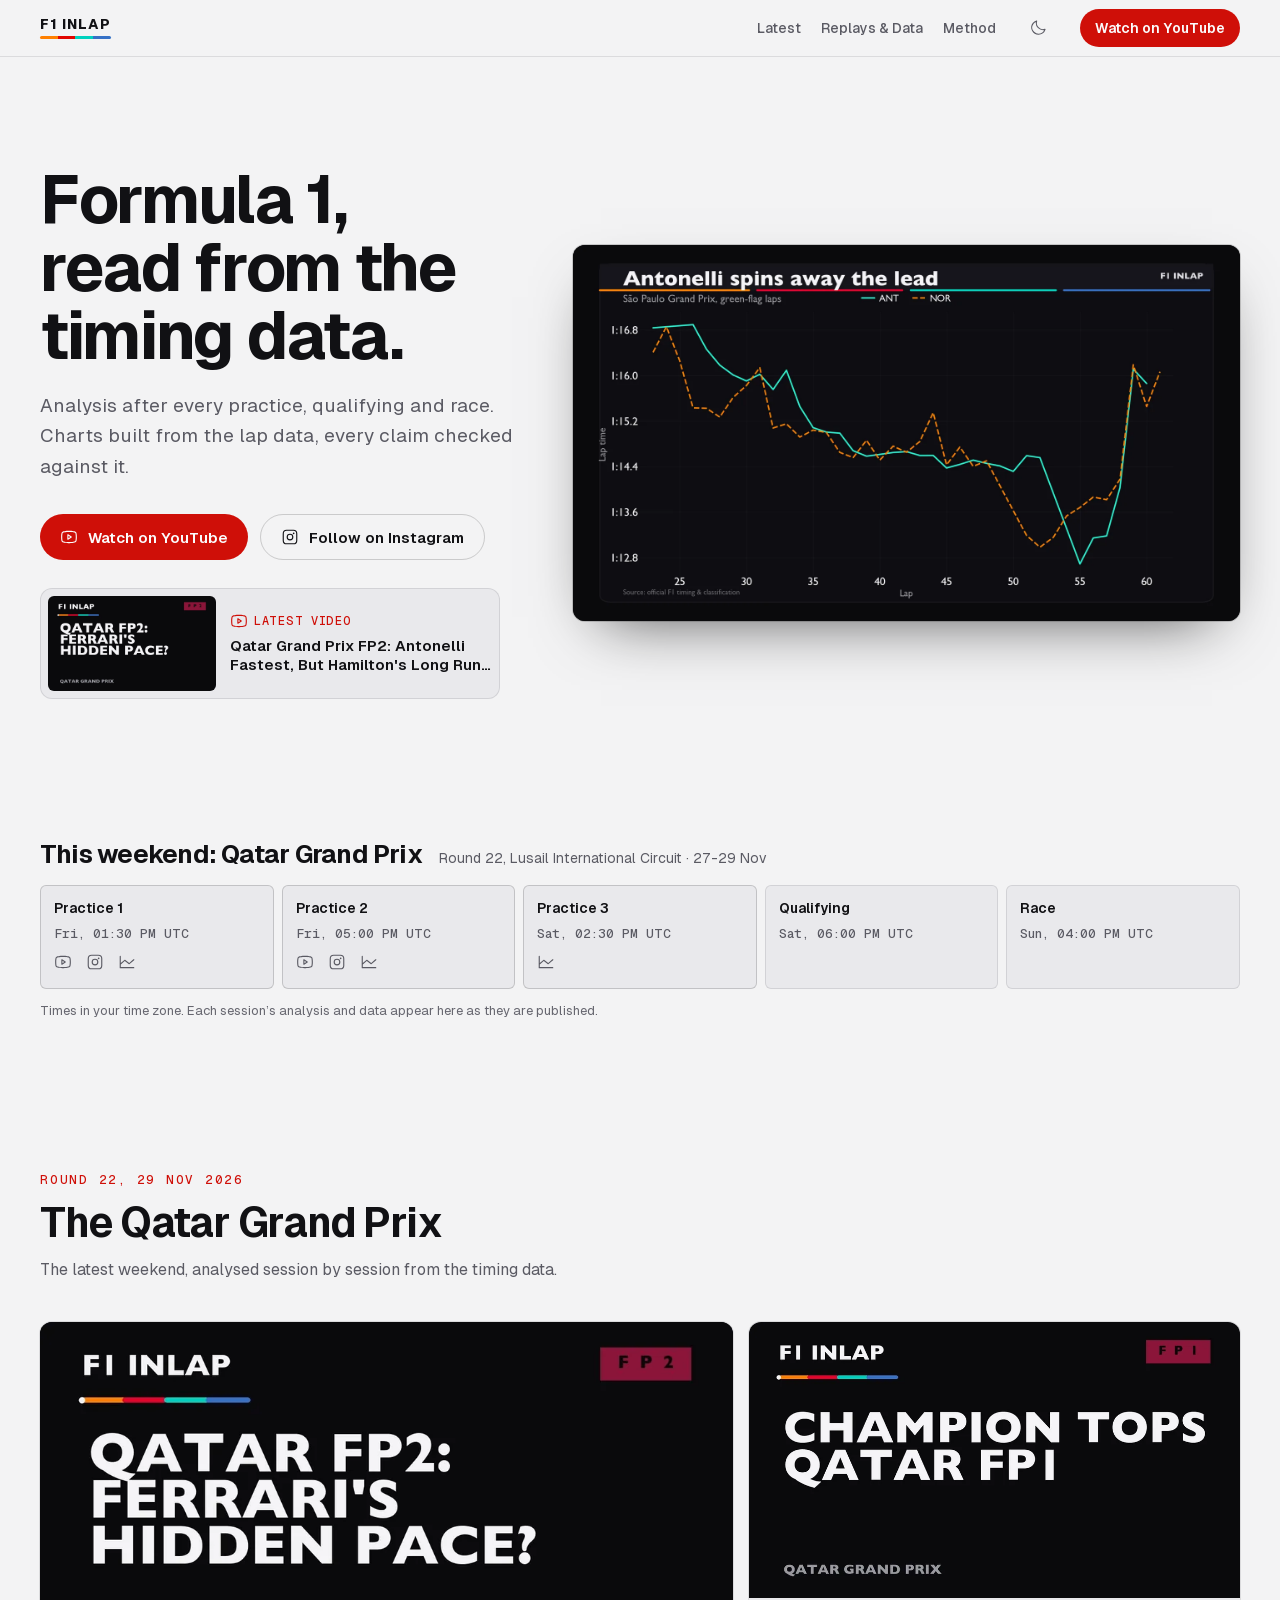
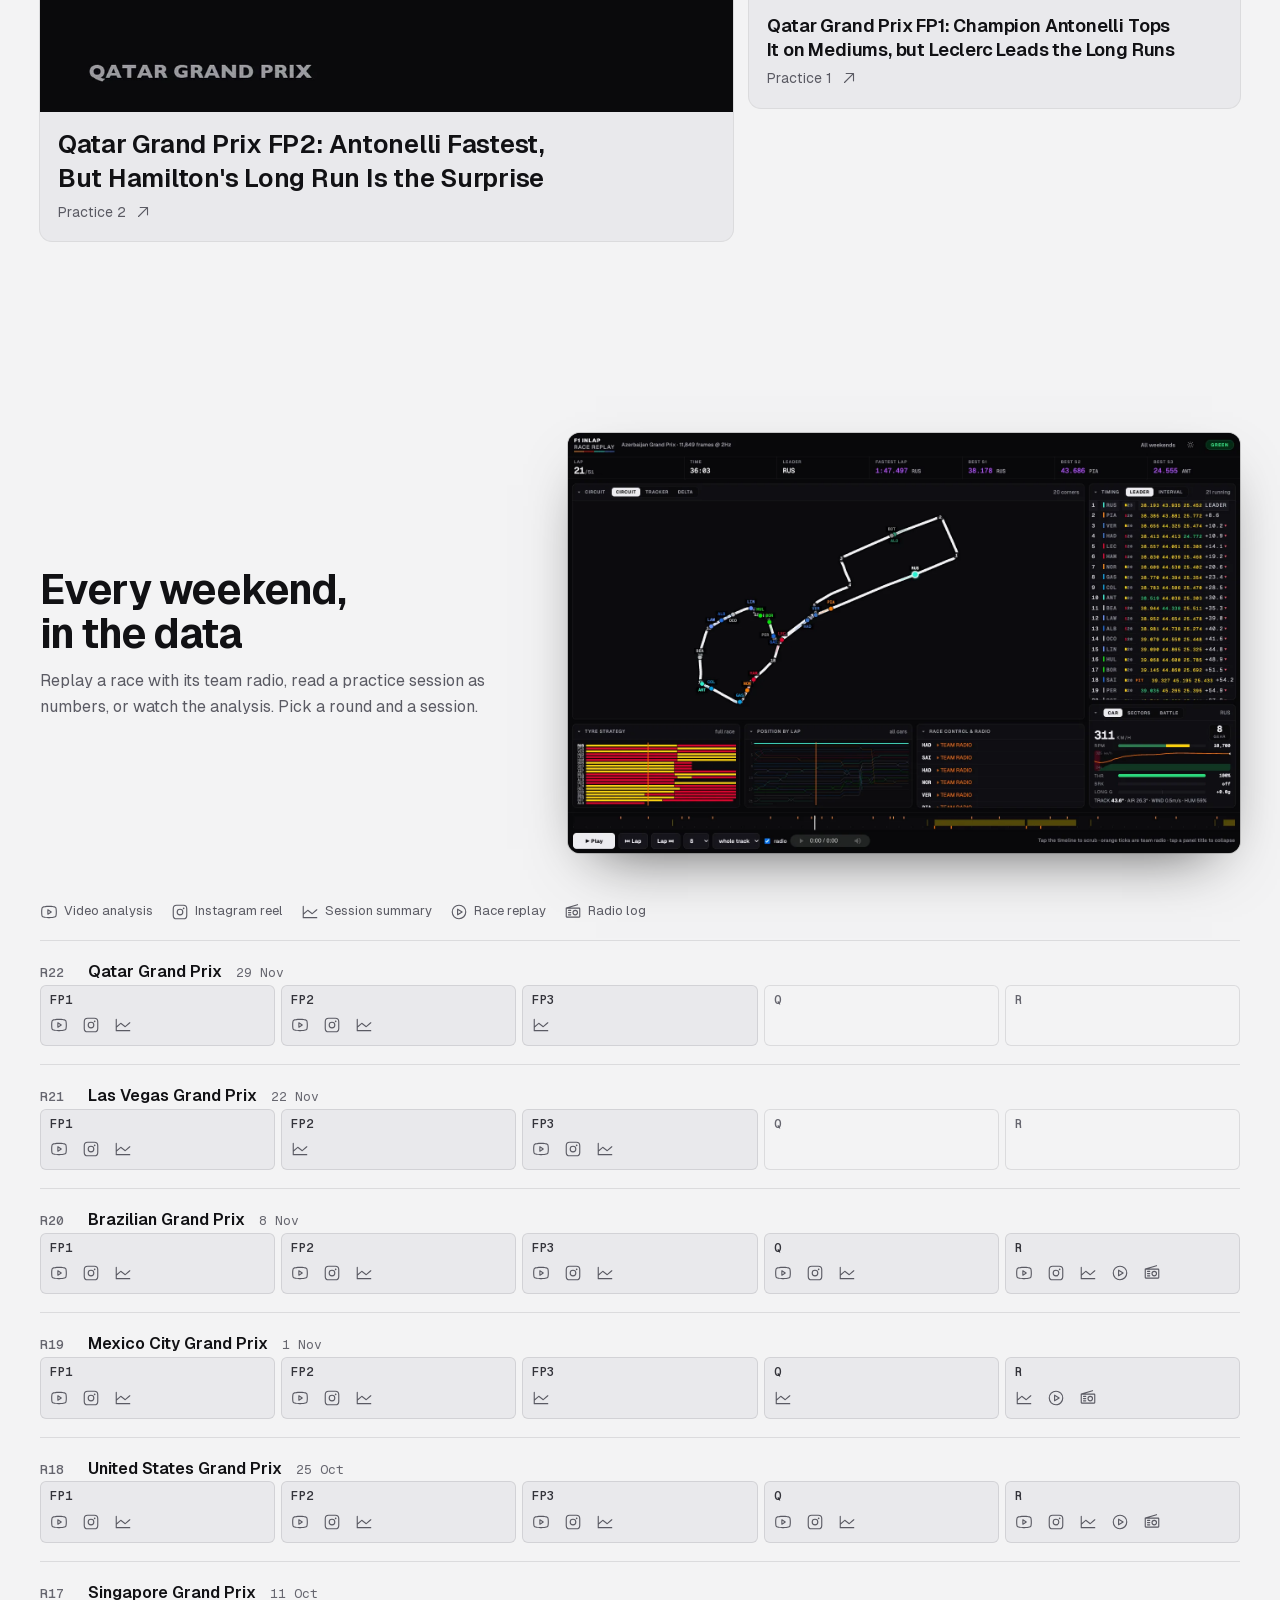
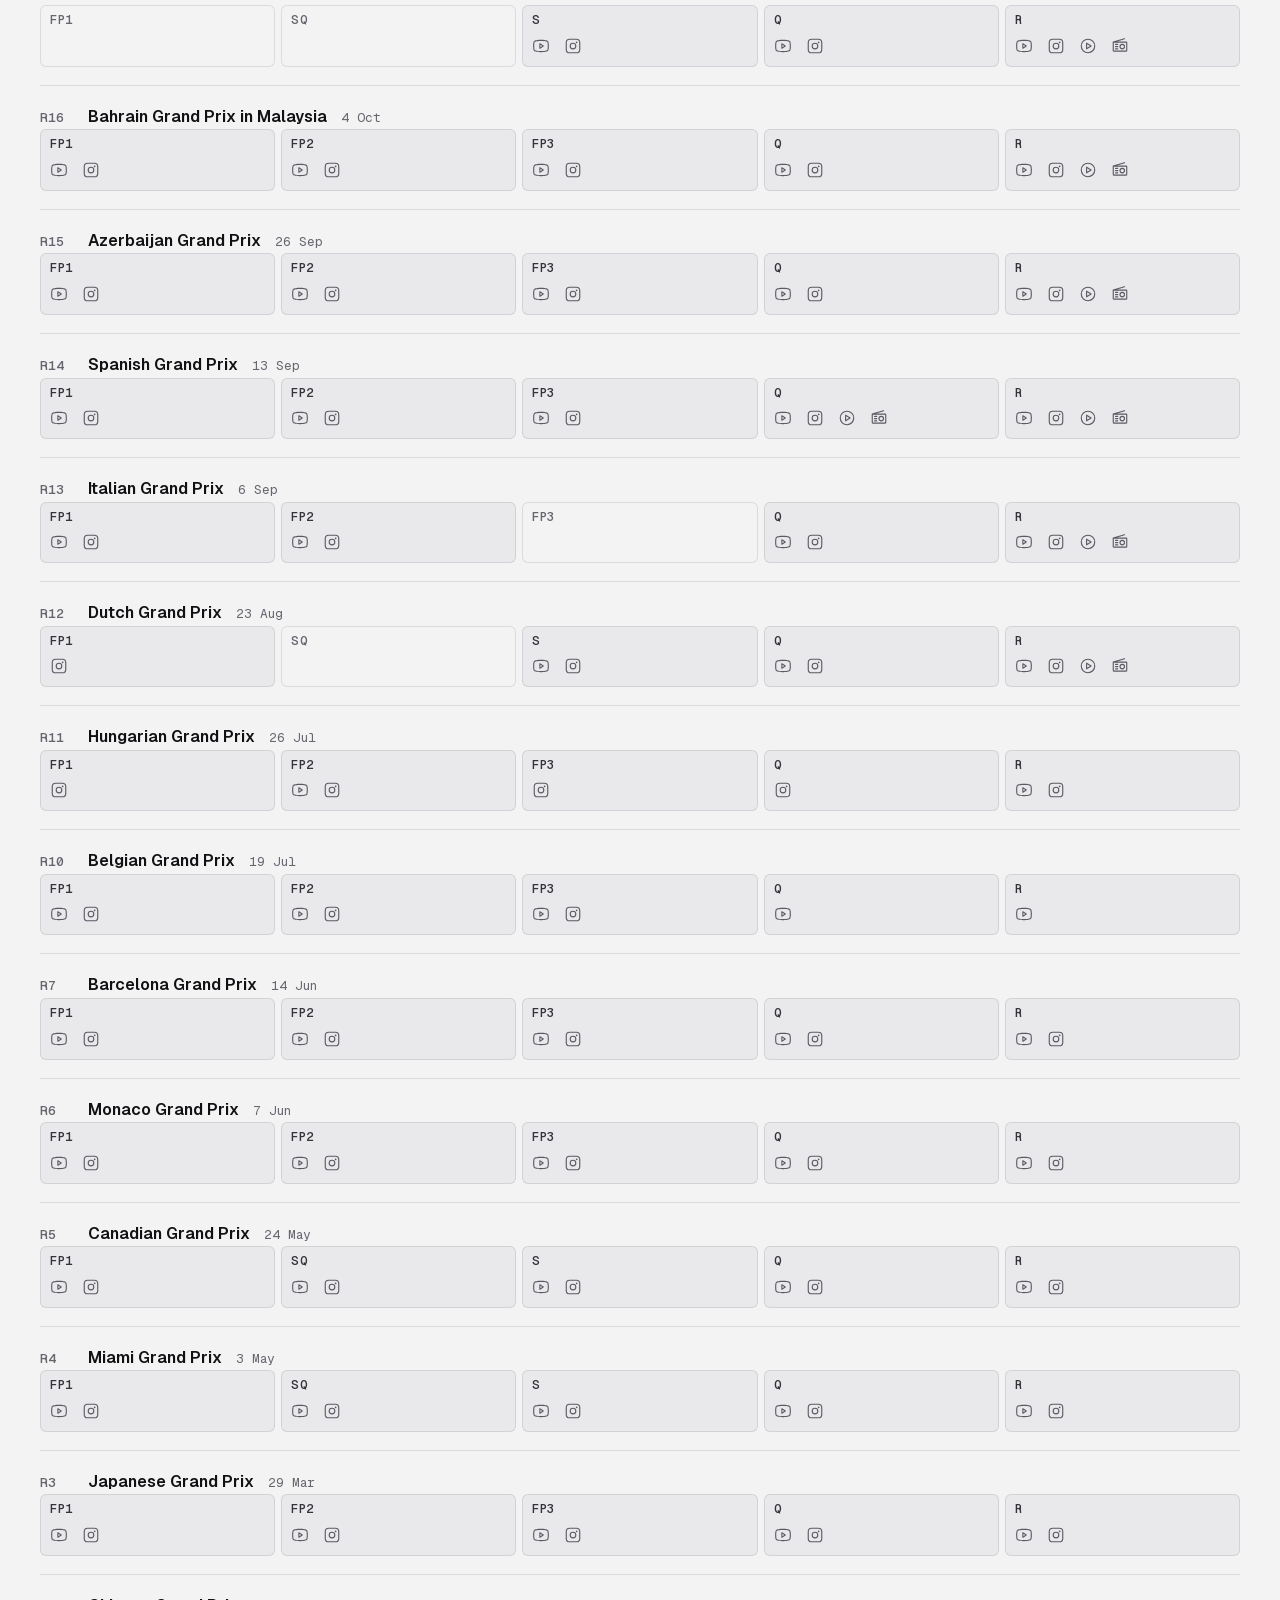
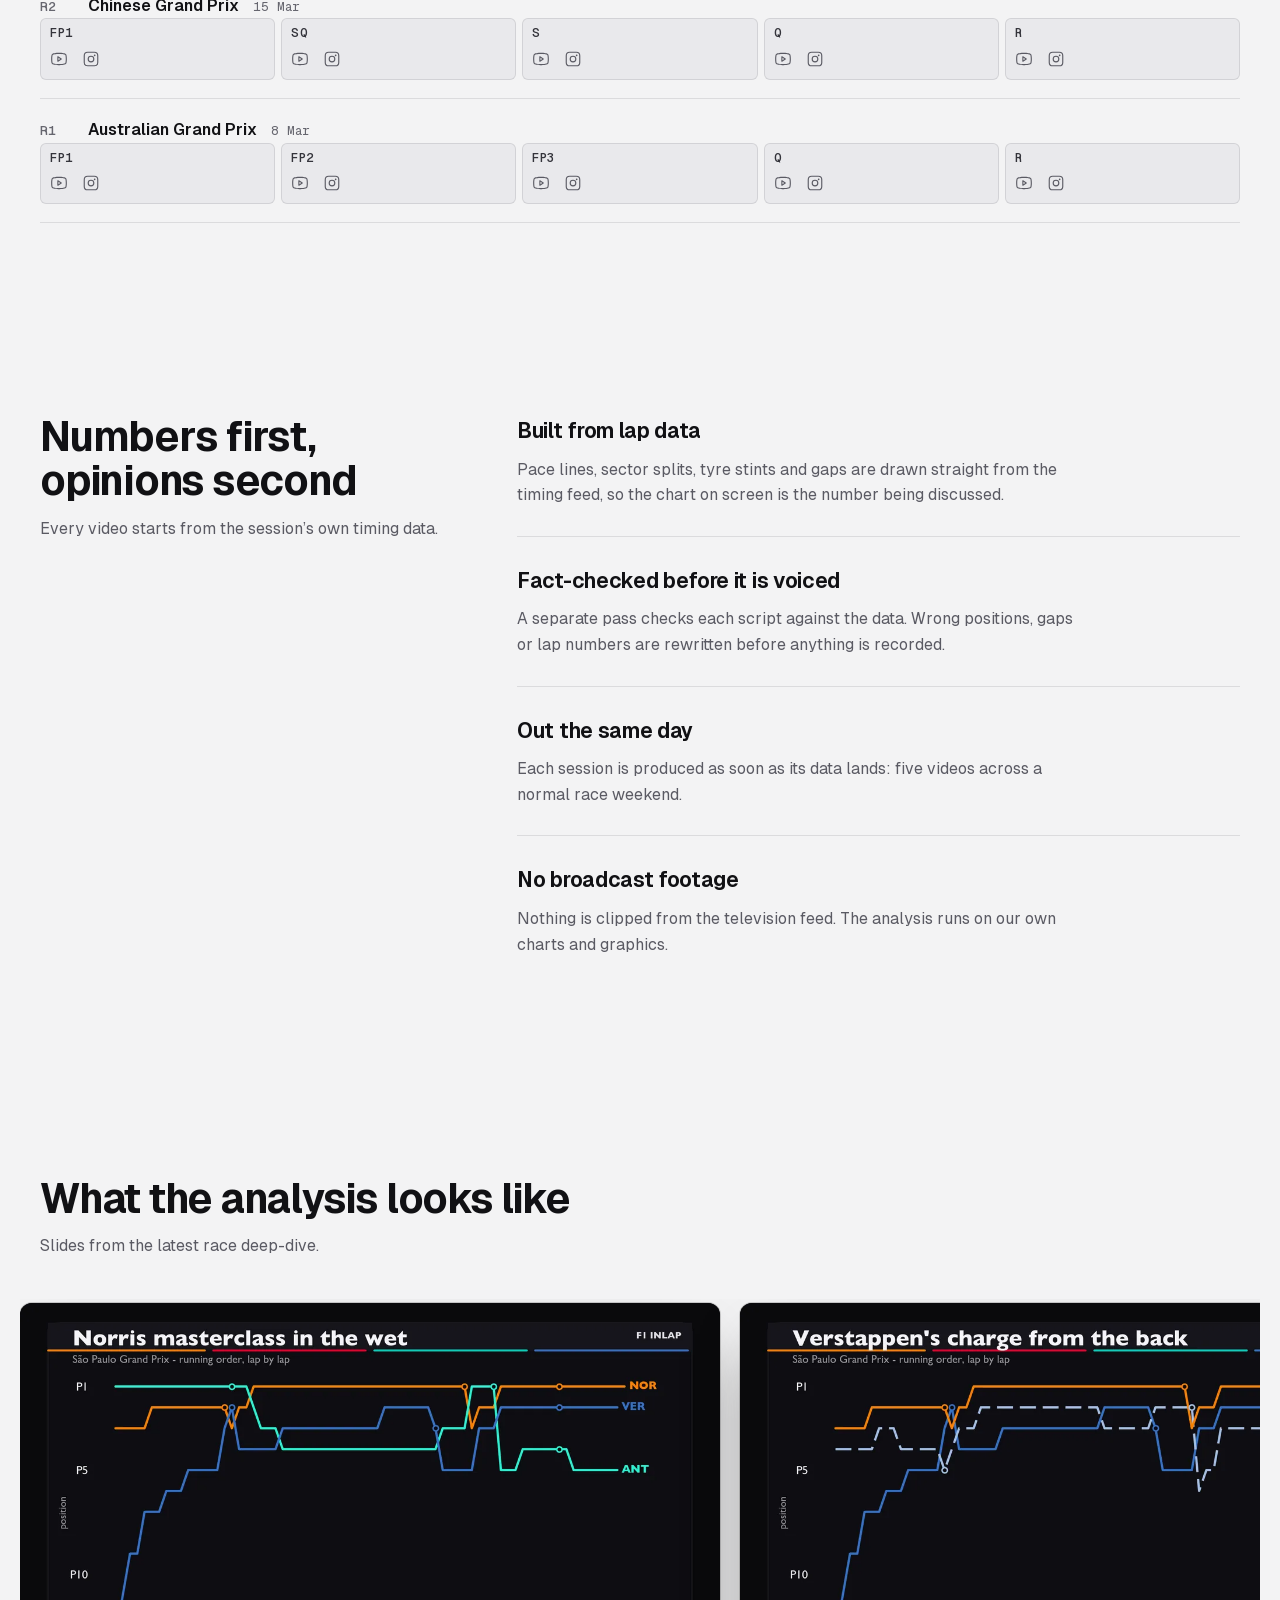
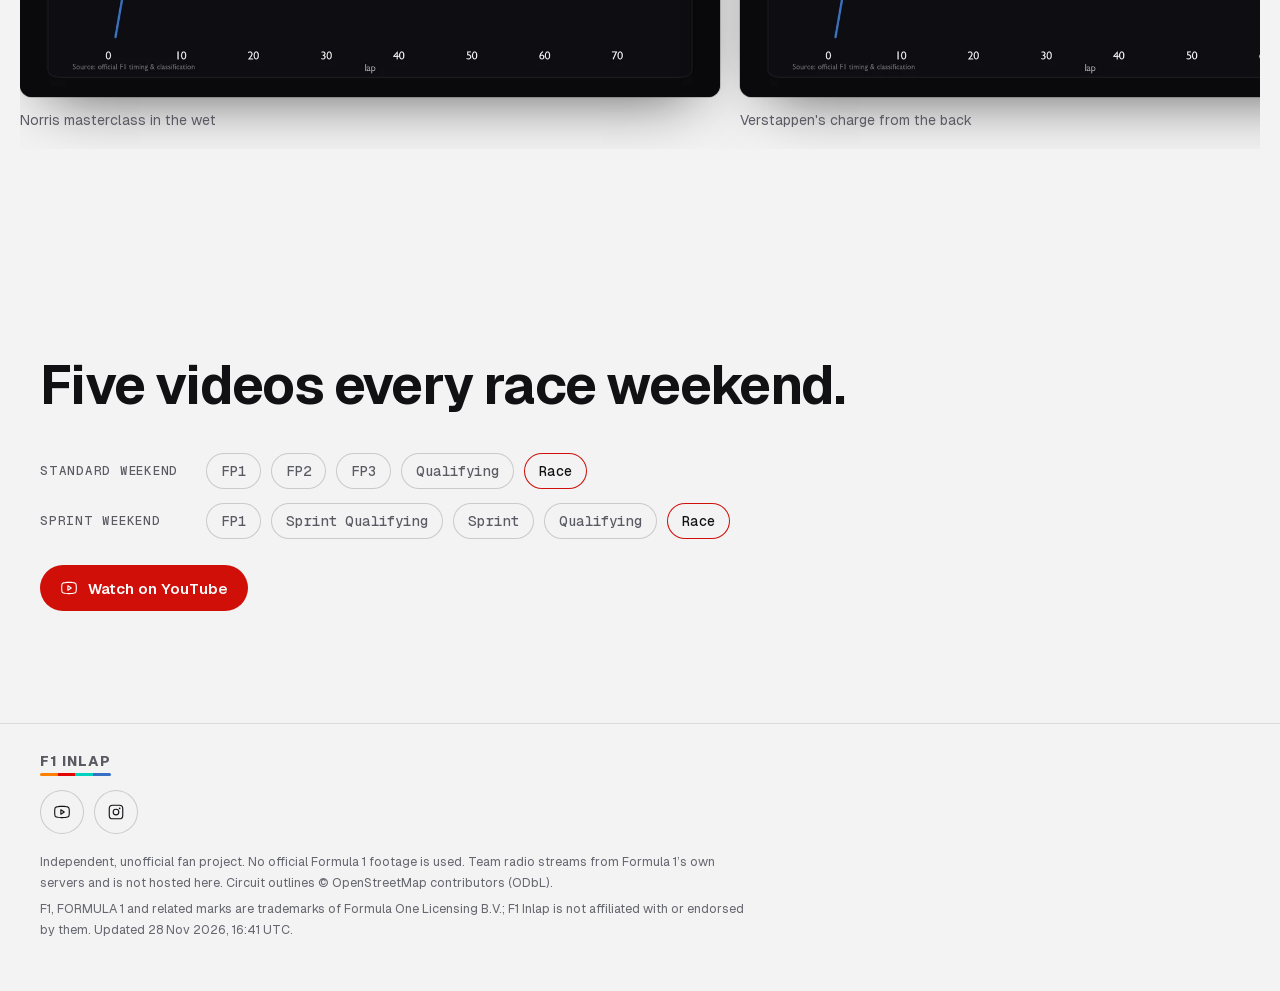
==== commit 1008e5a5: "site: 2026-11-28 16:41 UTC" ====
--- a/index.html
+++ b/index.html
@@ -268,7 +268,7 @@
   <section id="weekend" class="weekend" aria-labelledby="weekend-h">
     <div class="wrap">
       <div class="whead"><h2 id="weekend-h">This weekend: Qatar Grand Prix</h2><span class="wmeta">Round 22, Lusail International Circuit · 27-29 Nov</span></div>
-      <ol class="wcells" aria-label="Sessions this weekend"><li class="wcell has"><span class="wname">Practice 1</span><time class="wt" datetime="2026-11-27T13:30:00+00:00">Fri 13:30 UTC</time><span class="acts"><a class="vid" href="https://youtu.be/TzlvKAna5_I"><svg class="icon" aria-hidden="true"><use href="#i-yt"/></svg><span class="lbl">Video</span><span class="sr"> analysis, Qatar Grand Prix Practice 1</span></a><a class="reel" href="https://www.instagram.com/reel/DgP_ml8Acvg/"><svg class="icon" aria-hidden="true"><use href="#i-ig"/></svg><span class="lbl">Reel</span><span class="sr"> on Instagram, Qatar Grand Prix Practice 1</span></a><a href="replay/session.html?f=session-2026-22-FP1.json"><svg class="icon" aria-hidden="true"><use href="#i-chart"/></svg><span class="lbl">Summary</span><span class="sr"> of the session, Qatar Grand Prix Practice 1</span></a></span></li><li class="wcell has"><span class="wname">Practice 2</span><time class="wt" datetime="2026-11-27T17:00:00+00:00">Fri 17:00 UTC</time><span class="acts"><a class="vid" href="https://youtu.be/5ab7w7fIBD4"><svg class="icon" aria-hidden="true"><use href="#i-yt"/></svg><span class="lbl">Video</span><span class="sr"> analysis, Qatar Grand Prix Practice 2</span></a><a class="reel" href="https://www.instagram.com/reel/DgQcqMJu6A_/"><svg class="icon" aria-hidden="true"><use href="#i-ig"/></svg><span class="lbl">Reel</span><span class="sr"> on Instagram, Qatar Grand Prix Practice 2</span></a><a href="replay/session.html?f=session-2026-22-FP2.json"><svg class="icon" aria-hidden="true"><use href="#i-chart"/></svg><span class="lbl">Summary</span><span class="sr"> of the session, Qatar Grand Prix Practice 2</span></a></span></li><li class="wcell"><span class="wname">Practice 3</span><time class="wt" datetime="2026-11-28T14:30:00+00:00">Sat 14:30 UTC</time><span class="acts"></span></li><li class="wcell"><span class="wname">Qualifying</span><time class="wt" datetime="2026-11-28T18:00:00+00:00">Sat 18:00 UTC</time><span class="acts"></span></li><li class="wcell"><span class="wname">Race</span><time class="wt" datetime="2026-11-29T16:00:00+00:00">Sun 16:00 UTC</time><span class="acts"></span></li></ol>
+      <ol class="wcells" aria-label="Sessions this weekend"><li class="wcell has"><span class="wname">Practice 1</span><time class="wt" datetime="2026-11-27T13:30:00+00:00">Fri 13:30 UTC</time><span class="acts"><a class="vid" href="https://youtu.be/TzlvKAna5_I"><svg class="icon" aria-hidden="true"><use href="#i-yt"/></svg><span class="lbl">Video</span><span class="sr"> analysis, Qatar Grand Prix Practice 1</span></a><a class="reel" href="https://www.instagram.com/reel/DgP_ml8Acvg/"><svg class="icon" aria-hidden="true"><use href="#i-ig"/></svg><span class="lbl">Reel</span><span class="sr"> on Instagram, Qatar Grand Prix Practice 1</span></a><a href="replay/session.html?f=session-2026-22-FP1.json"><svg class="icon" aria-hidden="true"><use href="#i-chart"/></svg><span class="lbl">Summary</span><span class="sr"> of the session, Qatar Grand Prix Practice 1</span></a></span></li><li class="wcell has"><span class="wname">Practice 2</span><time class="wt" datetime="2026-11-27T17:00:00+00:00">Fri 17:00 UTC</time><span class="acts"><a class="vid" href="https://youtu.be/5ab7w7fIBD4"><svg class="icon" aria-hidden="true"><use href="#i-yt"/></svg><span class="lbl">Video</span><span class="sr"> analysis, Qatar Grand Prix Practice 2</span></a><a class="reel" href="https://www.instagram.com/reel/DgQcqMJu6A_/"><svg class="icon" aria-hidden="true"><use href="#i-ig"/></svg><span class="lbl">Reel</span><span class="sr"> on Instagram, Qatar Grand Prix Practice 2</span></a><a href="replay/session.html?f=session-2026-22-FP2.json"><svg class="icon" aria-hidden="true"><use href="#i-chart"/></svg><span class="lbl">Summary</span><span class="sr"> of the session, Qatar Grand Prix Practice 2</span></a></span></li><li class="wcell has"><span class="wname">Practice 3</span><time class="wt" datetime="2026-11-28T14:30:00+00:00">Sat 14:30 UTC</time><span class="acts"><a href="replay/session.html?f=session-2026-22-FP3.json"><svg class="icon" aria-hidden="true"><use href="#i-chart"/></svg><span class="lbl">Summary</span><span class="sr"> of the session, Qatar Grand Prix Practice 3</span></a></span></li><li class="wcell"><span class="wname">Qualifying</span><time class="wt" datetime="2026-11-28T18:00:00+00:00">Sat 18:00 UTC</time><span class="acts"></span></li><li class="wcell"><span class="wname">Race</span><time class="wt" datetime="2026-11-29T16:00:00+00:00">Sun 16:00 UTC</time><span class="acts"></span></li></ol>
       <p class="wnote">Times in your time zone. Each session’s analysis and data appear here as they are published.</p>
     </div>
   </section>
@@ -301,7 +301,7 @@
         <li><svg class="icon" aria-hidden="true"><use href="#i-radio"/></svg>Radio log</li>
       </ul>
       <ol class="weekends" aria-label="Race weekends, newest first">
-        <li class="wk"><details class="wk-d" open><summary><span class="wk-id"><span class="rnd">R22</span><span class="gp">Qatar Grand Prix</span><span class="dt">29 Nov</span></span></summary><ol class="cells" aria-label="Qatar Grand Prix sessions"><li class="cell"><span class="s">FP1</span><span class="acts"><a class="vid" href="https://youtu.be/TzlvKAna5_I"><svg class="icon" aria-hidden="true"><use href="#i-yt"/></svg><span class="lbl">Video</span><span class="sr"> analysis, Qatar Grand Prix Practice 1</span></a><a class="reel" href="https://www.instagram.com/reel/DgP_ml8Acvg/"><svg class="icon" aria-hidden="true"><use href="#i-ig"/></svg><span class="lbl">Reel</span><span class="sr"> on Instagram, Qatar Grand Prix Practice 1</span></a><a href="replay/session.html?f=session-2026-22-FP1.json"><svg class="icon" aria-hidden="true"><use href="#i-chart"/></svg><span class="lbl">Summary</span><span class="sr"> of the session, Qatar Grand Prix Practice 1</span></a></span></li><li class="cell"><span class="s">FP2</span><span class="acts"><a class="vid" href="https://youtu.be/5ab7w7fIBD4"><svg class="icon" aria-hidden="true"><use href="#i-yt"/></svg><span class="lbl">Video</span><span class="sr"> analysis, Qatar Grand Prix Practice 2</span></a><a class="reel" href="https://www.instagram.com/reel/DgQcqMJu6A_/"><svg class="icon" aria-hidden="true"><use href="#i-ig"/></svg><span class="lbl">Reel</span><span class="sr"> on Instagram, Qatar Grand Prix Practice 2</span></a><a href="replay/session.html?f=session-2026-22-FP2.json"><svg class="icon" aria-hidden="true"><use href="#i-chart"/></svg><span class="lbl">Summary</span><span class="sr"> of the session, Qatar Grand Prix Practice 2</span></a></span></li><li class="cell off"><span class="s">FP3</span><span class="acts"></span></li><li class="cell off"><span class="s">Q</span><span class="acts"></span></li><li class="cell off"><span class="s">R</span><span class="acts"></span></li></ol></details></li>
+        <li class="wk"><details class="wk-d" open><summary><span class="wk-id"><span class="rnd">R22</span><span class="gp">Qatar Grand Prix</span><span class="dt">29 Nov</span></span></summary><ol class="cells" aria-label="Qatar Grand Prix sessions"><li class="cell"><span class="s">FP1</span><span class="acts"><a class="vid" href="https://youtu.be/TzlvKAna5_I"><svg class="icon" aria-hidden="true"><use href="#i-yt"/></svg><span class="lbl">Video</span><span class="sr"> analysis, Qatar Grand Prix Practice 1</span></a><a class="reel" href="https://www.instagram.com/reel/DgP_ml8Acvg/"><svg class="icon" aria-hidden="true"><use href="#i-ig"/></svg><span class="lbl">Reel</span><span class="sr"> on Instagram, Qatar Grand Prix Practice 1</span></a><a href="replay/session.html?f=session-2026-22-FP1.json"><svg class="icon" aria-hidden="true"><use href="#i-chart"/></svg><span class="lbl">Summary</span><span class="sr"> of the session, Qatar Grand Prix Practice 1</span></a></span></li><li class="cell"><span class="s">FP2</span><span class="acts"><a class="vid" href="https://youtu.be/5ab7w7fIBD4"><svg class="icon" aria-hidden="true"><use href="#i-yt"/></svg><span class="lbl">Video</span><span class="sr"> analysis, Qatar Grand Prix Practice 2</span></a><a class="reel" href="https://www.instagram.com/reel/DgQcqMJu6A_/"><svg class="icon" aria-hidden="true"><use href="#i-ig"/></svg><span class="lbl">Reel</span><span class="sr"> on Instagram, Qatar Grand Prix Practice 2</span></a><a href="replay/session.html?f=session-2026-22-FP2.json"><svg class="icon" aria-hidden="true"><use href="#i-chart"/></svg><span class="lbl">Summary</span><span class="sr"> of the session, Qatar Grand Prix Practice 2</span></a></span></li><li class="cell"><span class="s">FP3</span><span class="acts"><a href="replay/session.html?f=session-2026-22-FP3.json"><svg class="icon" aria-hidden="true"><use href="#i-chart"/></svg><span class="lbl">Summary</span><span class="sr"> of the session, Qatar Grand Prix Practice 3</span></a></span></li><li class="cell off"><span class="s">Q</span><span class="acts"></span></li><li class="cell off"><span class="s">R</span><span class="acts"></span></li></ol></details></li>
         <li class="wk"><details class="wk-d" open><summary><span class="wk-id"><span class="rnd">R21</span><span class="gp">Las Vegas Grand Prix</span><span class="dt">22 Nov</span></span></summary><ol class="cells" aria-label="Las Vegas Grand Prix sessions"><li class="cell"><span class="s">FP1</span><span class="acts"><a class="vid" href="https://youtu.be/E95BUMv5PC8"><svg class="icon" aria-hidden="true"><use href="#i-yt"/></svg><span class="lbl">Video</span><span class="sr"> analysis, Las Vegas Grand Prix Practice 1</span></a><a class="reel" href="https://www.instagram.com/reel/Df84BnejnX4/"><svg class="icon" aria-hidden="true"><use href="#i-ig"/></svg><span class="lbl">Reel</span><span class="sr"> on Instagram, Las Vegas Grand Prix Practice 1</span></a><a href="replay/session.html?f=session-2026-21-FP1.json"><svg class="icon" aria-hidden="true"><use href="#i-chart"/></svg><span class="lbl">Summary</span><span class="sr"> of the session, Las Vegas Grand Prix Practice 1</span></a></span></li><li class="cell"><span class="s">FP2</span><span class="acts"><a href="replay/session.html?f=session-2026-21-FP2.json"><svg class="icon" aria-hidden="true"><use href="#i-chart"/></svg><span class="lbl">Summary</span><span class="sr"> of the session, Las Vegas Grand Prix Practice 2</span></a></span></li><li class="cell"><span class="s">FP3</span><span class="acts"><a class="vid" href="https://youtu.be/OFEvxFLj3yI"><svg class="icon" aria-hidden="true"><use href="#i-yt"/></svg><span class="lbl">Video</span><span class="sr"> analysis, Las Vegas Grand Prix Practice 3</span></a><a class="reel" href="https://www.instagram.com/reel/Df_JQZZDi4l/"><svg class="icon" aria-hidden="true"><use href="#i-ig"/></svg><span class="lbl">Reel</span><span class="sr"> on Instagram, Las Vegas Grand Prix Practice 3</span></a><a href="replay/session.html?f=session-2026-21-FP3.json"><svg class="icon" aria-hidden="true"><use href="#i-chart"/></svg><span class="lbl">Summary</span><span class="sr"> of the session, Las Vegas Grand Prix Practice 3</span></a></span></li><li class="cell off"><span class="s">Q</span><span class="acts"></span></li><li class="cell off"><span class="s">R</span><span class="acts"></span></li></ol></details></li>
         <li class="wk"><details class="wk-d" open><summary><span class="wk-id"><span class="rnd">R20</span><span class="gp">Brazilian Grand Prix</span><span class="dt">8 Nov</span></span></summary><ol class="cells" aria-label="Brazilian Grand Prix sessions"><li class="cell"><span class="s">FP1</span><span class="acts"><a class="vid" href="https://youtu.be/OZDxk170DK4"><svg class="icon" aria-hidden="true"><use href="#i-yt"/></svg><span class="lbl">Video</span><span class="sr"> analysis, Brazilian Grand Prix Practice 1</span></a><a class="reel" href="https://www.instagram.com/reel/Dfb1J6Xgc0z/"><svg class="icon" aria-hidden="true"><use href="#i-ig"/></svg><span class="lbl">Reel</span><span class="sr"> on Instagram, Brazilian Grand Prix Practice 1</span></a><a href="replay/session.html?f=session-2026-20-FP1.json"><svg class="icon" aria-hidden="true"><use href="#i-chart"/></svg><span class="lbl">Summary</span><span class="sr"> of the session, Brazilian Grand Prix Practice 1</span></a></span></li><li class="cell"><span class="s">FP2</span><span class="acts"><a class="vid" href="https://youtu.be/0deheLVS9wk"><svg class="icon" aria-hidden="true"><use href="#i-yt"/></svg><span class="lbl">Video</span><span class="sr"> analysis, Brazilian Grand Prix Practice 2</span></a><a class="reel" href="https://www.instagram.com/reel/Dfb2K-oHEPV/"><svg class="icon" aria-hidden="true"><use href="#i-ig"/></svg><span class="lbl">Reel</span><span class="sr"> on Instagram, Brazilian Grand Prix Practice 2</span></a><a href="replay/session.html?f=session-2026-20-FP2.json"><svg class="icon" aria-hidden="true"><use href="#i-chart"/></svg><span class="lbl">Summary</span><span class="sr"> of the session, Brazilian Grand Prix Practice 2</span></a></span></li><li class="cell"><span class="s">FP3</span><span class="acts"><a class="vid" href="https://youtu.be/hqgRqEK7-wQ"><svg class="icon" aria-hidden="true"><use href="#i-yt"/></svg><span class="lbl">Video</span><span class="sr"> analysis, Brazilian Grand Prix Practice 3</span></a><a class="reel" href="https://www.instagram.com/reel/DflI8YSjvqv/"><svg class="icon" aria-hidden="true"><use href="#i-ig"/></svg><span class="lbl">Reel</span><span class="sr"> on Instagram, Brazilian Grand Prix Practice 3</span></a><a href="replay/session.html?f=session-2026-20-FP3.json"><svg class="icon" aria-hidden="true"><use href="#i-chart"/></svg><span class="lbl">Summary</span><span class="sr"> of the session, Brazilian Grand Prix Practice 3</span></a></span></li><li class="cell"><span class="s">Q</span><span class="acts"><a class="vid" href="https://youtu.be/2SPK5fxDKc0"><svg class="icon" aria-hidden="true"><use href="#i-yt"/></svg><span class="lbl">Video</span><span class="sr"> analysis, Brazilian Grand Prix Qualifying</span></a><a class="reel" href="https://www.instagram.com/reel/DflJKqLmTaZ/"><svg class="icon" aria-hidden="true"><use href="#i-ig"/></svg><span class="lbl">Reel</span><span class="sr"> on Instagram, Brazilian Grand Prix Qualifying</span></a><a href="replay/session.html?f=session-2026-20-Q.json"><svg class="icon" aria-hidden="true"><use href="#i-chart"/></svg><span class="lbl">Summary</span><span class="sr"> of the session, Brazilian Grand Prix Qualifying</span></a></span></li><li class="cell"><span class="s">R</span><span class="acts"><a class="vid" href="https://youtu.be/fs2vWUauilI"><svg class="icon" aria-hidden="true"><use href="#i-yt"/></svg><span class="lbl">Video</span><span class="sr"> analysis, Brazilian Grand Prix Race</span></a><a class="reel" href="https://www.instagram.com/reel/DflJYWfCq9i/"><svg class="icon" aria-hidden="true"><use href="#i-ig"/></svg><span class="lbl">Reel</span><span class="sr"> on Instagram, Brazilian Grand Prix Race</span></a><a href="replay/session.html?f=session-2026-20-R.json"><svg class="icon" aria-hidden="true"><use href="#i-chart"/></svg><span class="lbl">Summary</span><span class="sr"> of the session, Brazilian Grand Prix Race</span></a><a href="replay/dashboard.html?f=replay-2026-20-R.json"><svg class="icon" aria-hidden="true"><use href="#i-play"/></svg><span class="lbl">Replay</span><span class="sr"> of the session, Brazilian Grand Prix Race</span></a><a href="replay/radio.html?f=replay-2026-20-R.json"><svg class="icon" aria-hidden="true"><use href="#i-radio"/></svg><span class="lbl">Radio</span><span class="sr"> log, Brazilian Grand Prix Race</span></a></span></li></ol></details></li>
         <li class="wk"><details class="wk-d" open><summary><span class="wk-id"><span class="rnd">R19</span><span class="gp">Mexico City Grand Prix</span><span class="dt">1 Nov</span></span></summary><ol class="cells" aria-label="Mexico City Grand Prix sessions"><li class="cell"><span class="s">FP1</span><span class="acts"><a class="vid" href="https://youtu.be/d9KekZyGszA"><svg class="icon" aria-hidden="true"><use href="#i-yt"/></svg><span class="lbl">Video</span><span class="sr"> analysis, Mexico City Grand Prix Practice 1</span></a><a class="reel" href="https://www.instagram.com/reel/DfMtI0dgka_/"><svg class="icon" aria-hidden="true"><use href="#i-ig"/></svg><span class="lbl">Reel</span><span class="sr"> on Instagram, Mexico City Grand Prix Practice 1</span></a><a href="replay/session.html?f=session-2026-19-FP1.json"><svg class="icon" aria-hidden="true"><use href="#i-chart"/></svg><span class="lbl">Summary</span><span class="sr"> of the session, Mexico City Grand Prix Practice 1</span></a></span></li><li class="cell"><span class="s">FP2</span><span class="acts"><a class="vid" href="https://youtu.be/T-AYszBg0wU"><svg class="icon" aria-hidden="true"><use href="#i-yt"/></svg><span class="lbl">Video</span><span class="sr"> analysis, Mexico City Grand Prix Practice 2</span></a><a class="reel" href="https://www.instagram.com/reel/DfMtW8fjZNS/"><svg class="icon" aria-hidden="true"><use href="#i-ig"/></svg><span class="lbl">Reel</span><span class="sr"> on Instagram, Mexico City Grand Prix Practice 2</span></a><a href="replay/session.html?f=session-2026-19-FP2.json"><svg class="icon" aria-hidden="true"><use href="#i-chart"/></svg><span class="lbl">Summary</span><span class="sr"> of the session, Mexico City Grand Prix Practice 2</span></a></span></li><li class="cell"><span class="s">FP3</span><span class="acts"><a href="replay/session.html?f=session-2026-19-FP3.json"><svg class="icon" aria-hidden="true"><use href="#i-chart"/></svg><span class="lbl">Summary</span><span class="sr"> of the session, Mexico City Grand Prix Practice 3</span></a></span></li><li class="cell"><span class="s">Q</span><span class="acts"><a href="replay/session.html?f=session-2026-19-Q.json"><svg class="icon" aria-hidden="true"><use href="#i-chart"/></svg><span class="lbl">Summary</span><span class="sr"> of the session, Mexico City Grand Prix Qualifying</span></a></span></li><li class="cell"><span class="s">R</span><span class="acts"><a href="replay/session.html?f=session-2026-19-R.json"><svg class="icon" aria-hidden="true"><use href="#i-chart"/></svg><span class="lbl">Summary</span><span class="sr"> of the session, Mexico City Grand Prix Race</span></a><a href="replay/dashboard.html?f=replay-2026-19-R.json"><svg class="icon" aria-hidden="true"><use href="#i-play"/></svg><span class="lbl">Replay</span><span class="sr"> of the session, Mexico City Grand Prix Race</span></a><a href="replay/radio.html?f=replay-2026-19-R.json"><svg class="icon" aria-hidden="true"><use href="#i-radio"/></svg><span class="lbl">Radio</span><span class="sr"> log, Mexico City Grand Prix Race</span></a></span></li></ol></details></li>
@@ -372,7 +372,7 @@
       <a href="https://www.instagram.com/f1inlap/"><span class="sr">Instagram</span><svg class="icon" aria-hidden="true"><use href="#i-ig"/></svg></a>
     </div>
     <p style="margin-top:18px">Independent, unofficial fan project. No official Formula 1 footage is used. Team radio streams from Formula 1’s own servers and is not hosted here. Circuit outlines &copy; OpenStreetMap contributors (ODbL).</p>
-    <p>F1, FORMULA 1 and related marks are trademarks of Formula One Licensing B.V.; F1 Inlap is not affiliated with or endorsed by them. Updated 27 Nov 2026, 19:38 UTC.</p>
+    <p>F1, FORMULA 1 and related marks are trademarks of Formula One Licensing B.V.; F1 Inlap is not affiliated with or endorsed by them. Updated 28 Nov 2026, 16:41 UTC.</p>
   </div>
 </footer>
 
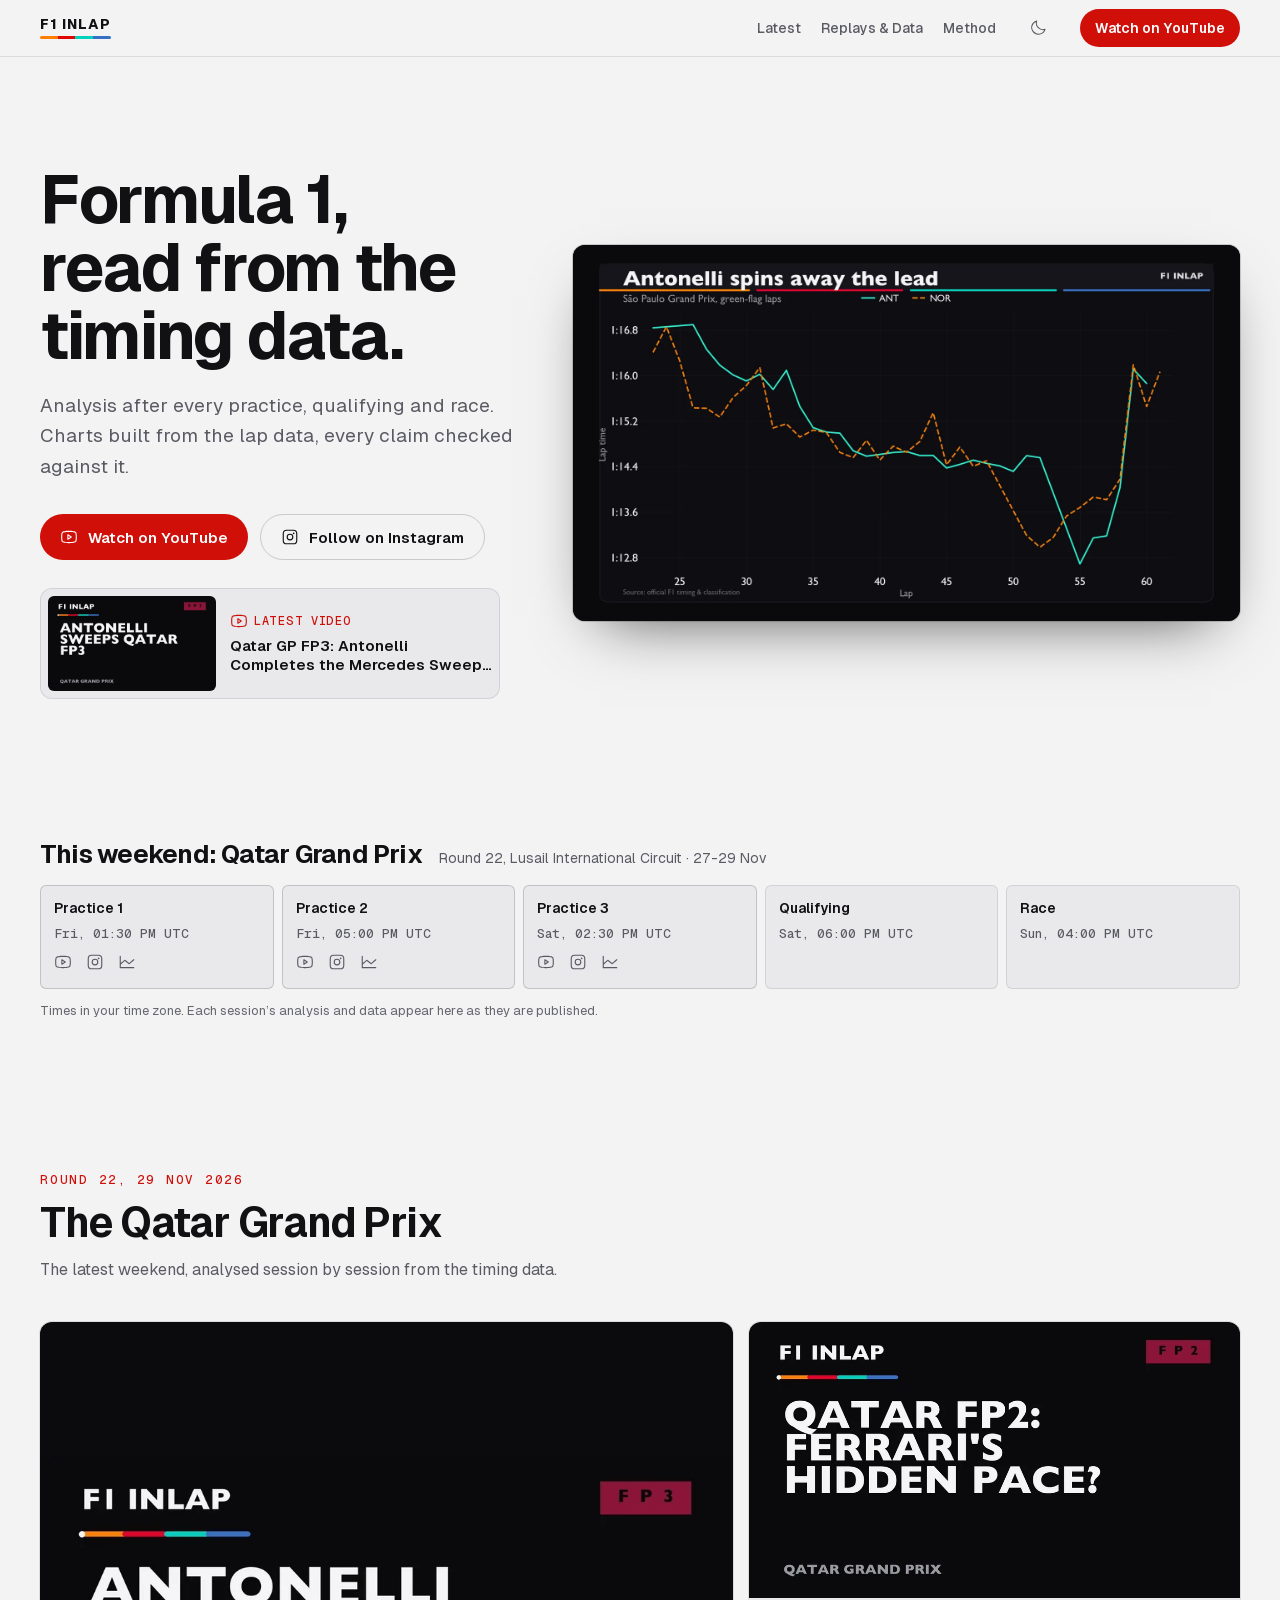
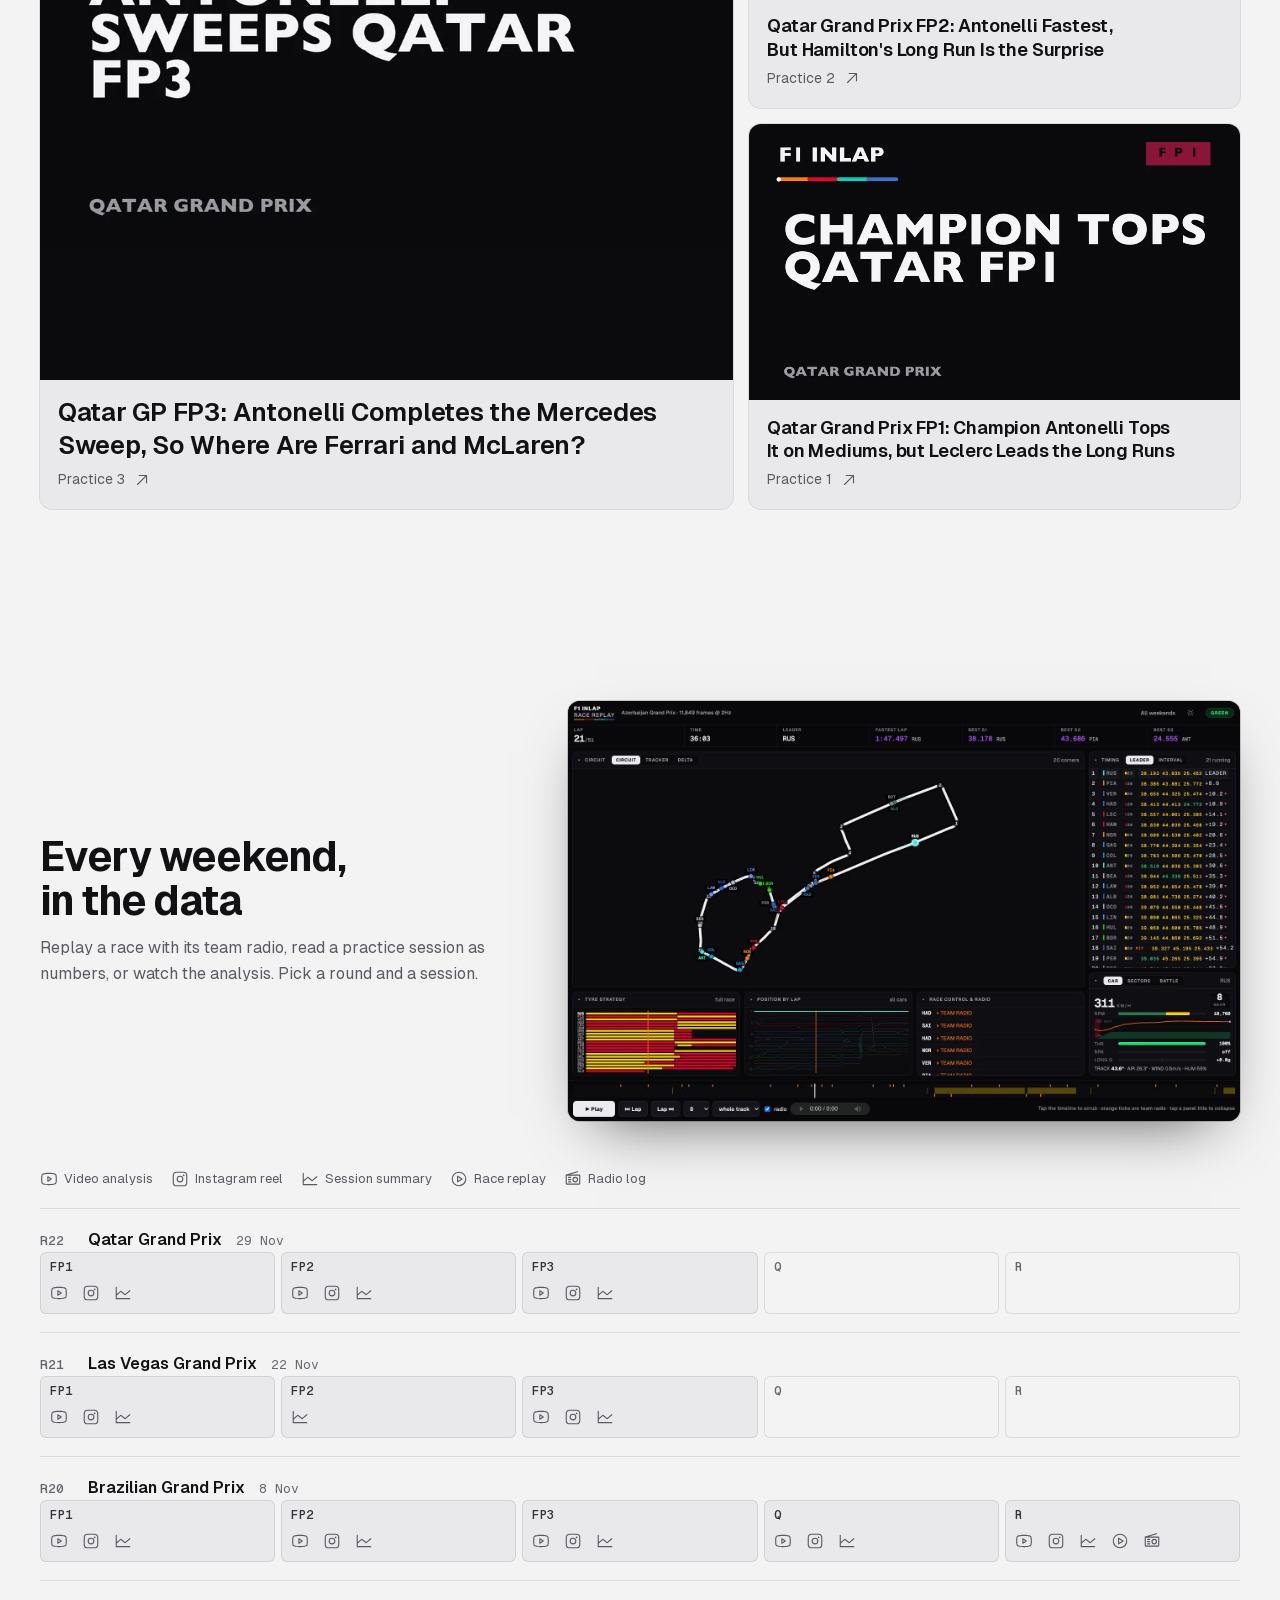
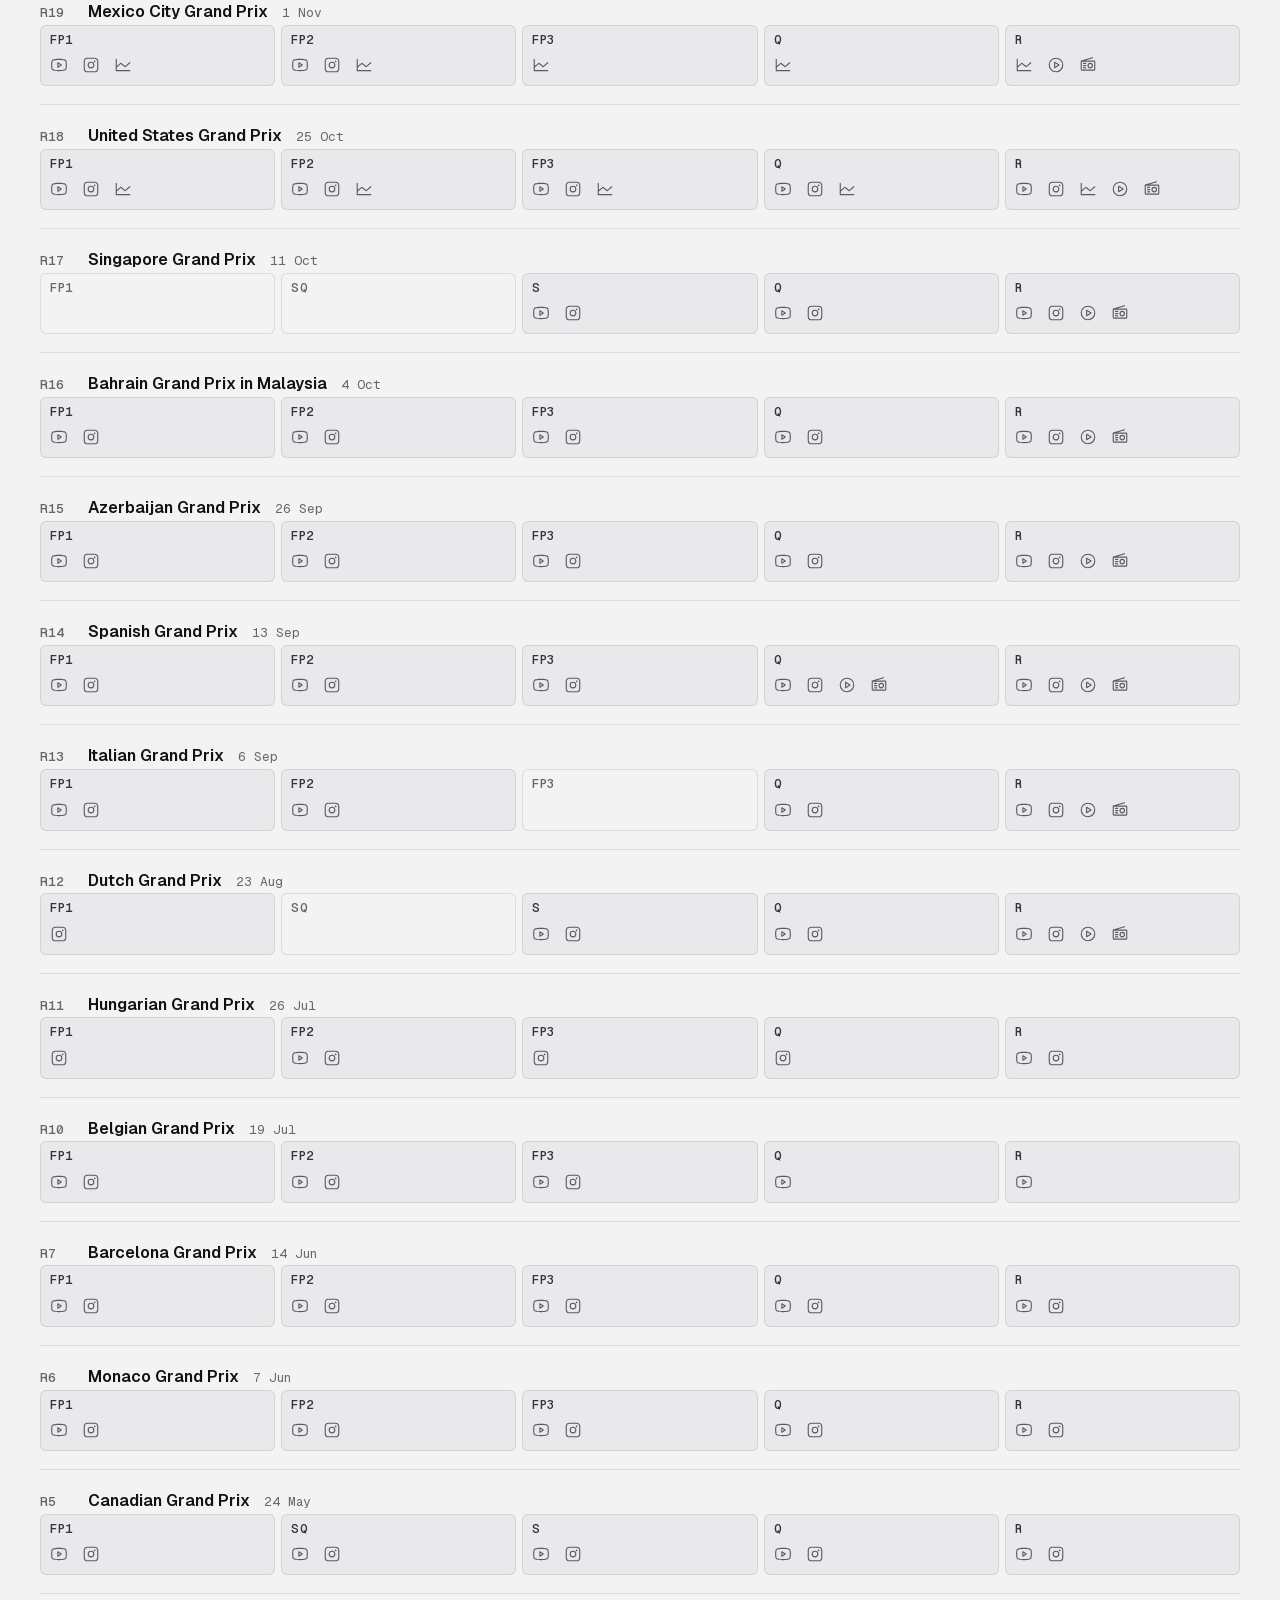
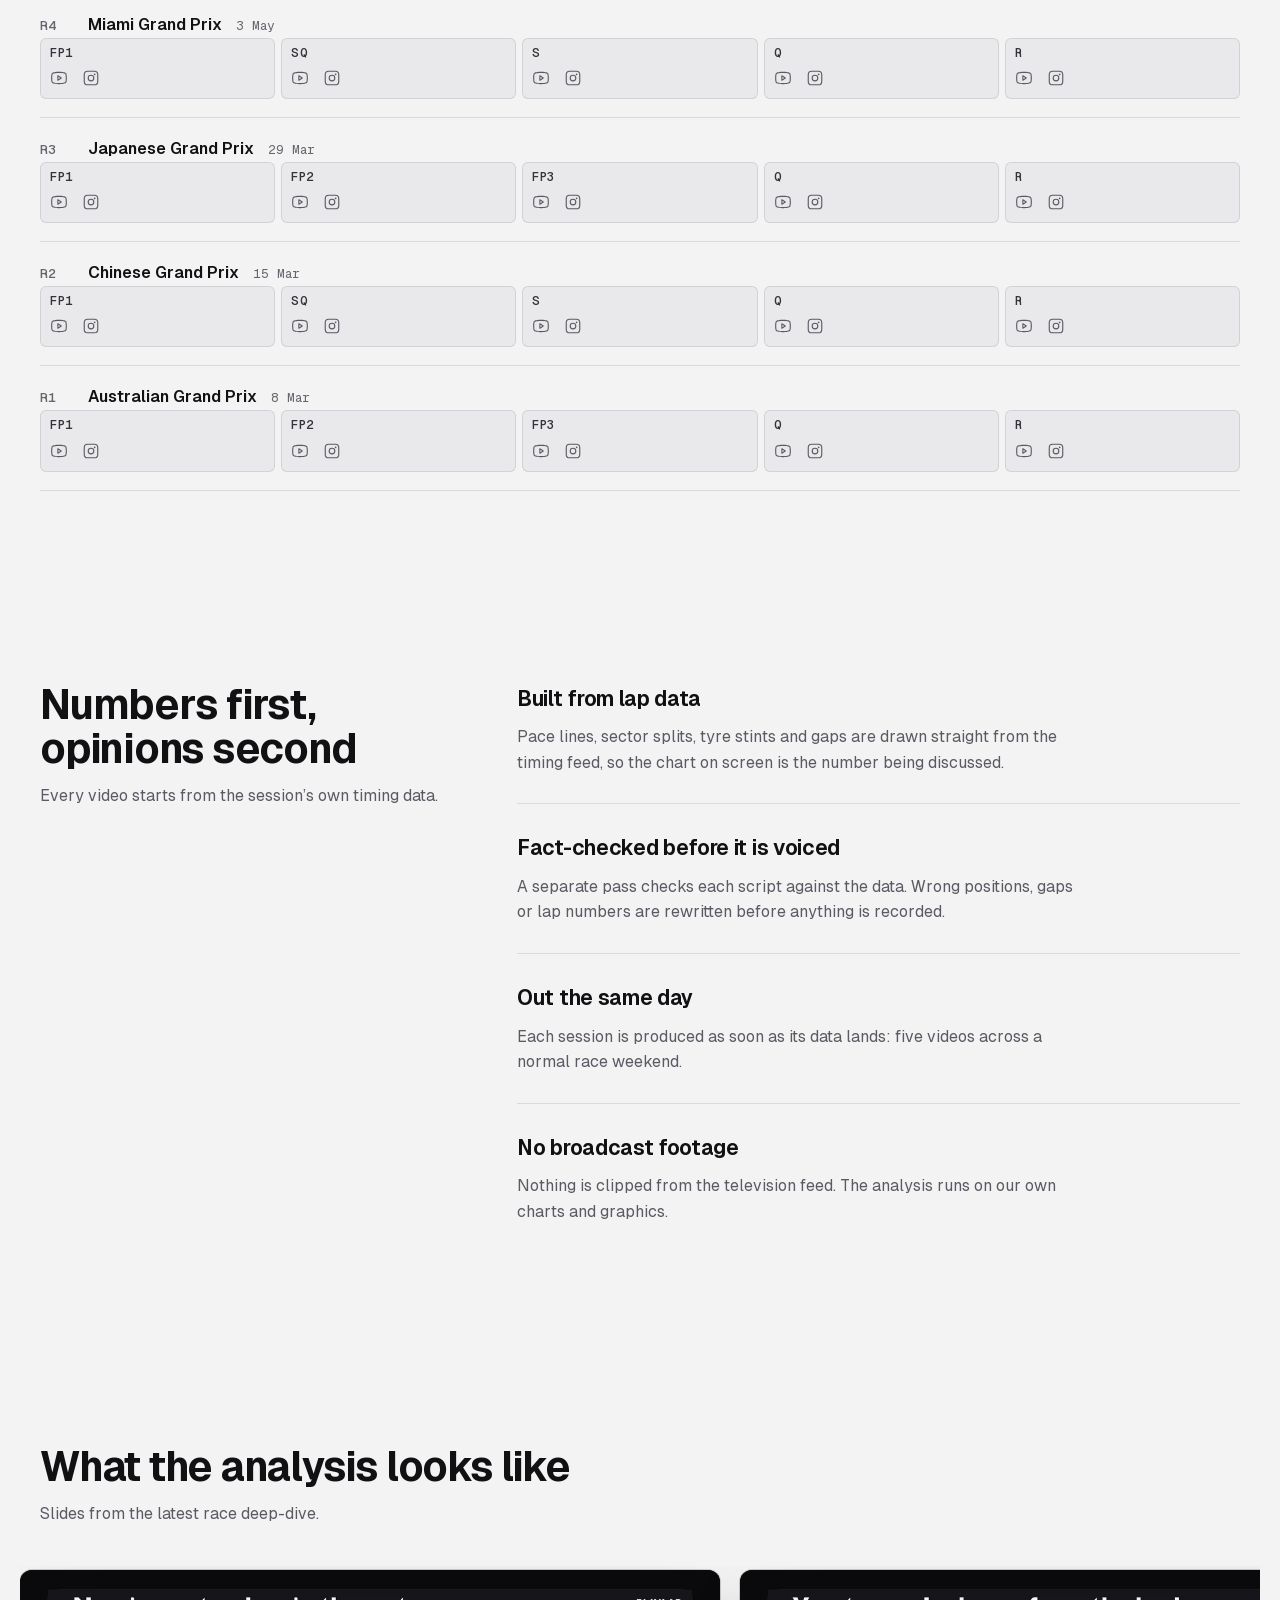
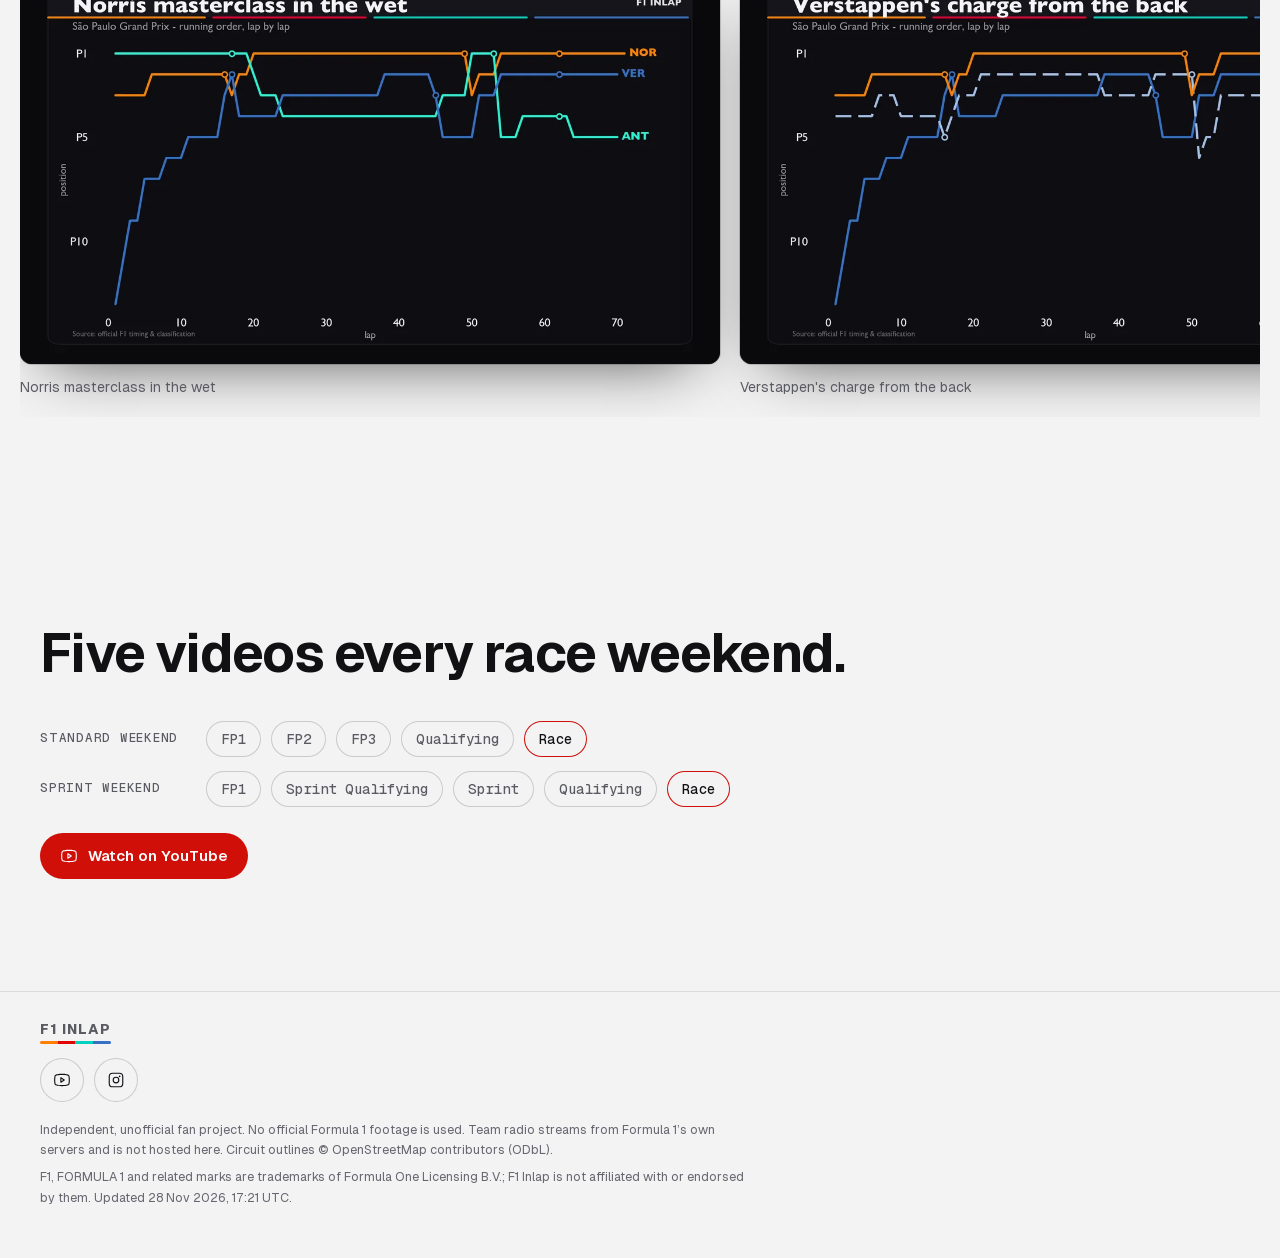
==== commit 7f958b57: "site: 2026-11-28 17:21 UTC" ====
--- a/index.html
+++ b/index.html
@@ -259,7 +259,7 @@
           <a class="btn btn-primary" href="https://www.youtube.com/@f1inlap"><svg class="icon" aria-hidden="true"><use href="#i-yt"/></svg>Watch on YouTube</a>
           <a class="btn btn-quiet" href="https://www.instagram.com/f1inlap/"><svg class="icon" aria-hidden="true"><use href="#i-ig"/></svg>Follow on Instagram</a>
         </div>
-        <a class="hero-vid rise" href="https://youtu.be/5ab7w7fIBD4"><img src="assets/img/thumbs/5ab7w7fIBD4.webp" width="960" height="540" alt=""><span><span class="k"><svg class="icon" aria-hidden="true"><use href="#i-yt"/></svg>Latest video</span><span class="t">Qatar Grand Prix FP2: Antonelli Fastest, But Hamilton&#x27;s Long Run Is the Surprise</span></span></a>
+        <a class="hero-vid rise" href="https://youtu.be/5bVQ9-1aJ6Q"><img src="assets/img/thumbs/5bVQ9-1aJ6Q.webp" width="960" height="540" alt=""><span><span class="k"><svg class="icon" aria-hidden="true"><use href="#i-yt"/></svg>Latest video</span><span class="t">Qatar GP FP3: Antonelli Completes the Mercedes Sweep, So Where Are Ferrari and McLaren?</span></span></a>
       </div>
       <div class="screen"><img src="assets/img/charts/hero.webp" width="1600" height="900" fetchpriority="high" alt="Chart from the latest race analysis: Antonelli spins away the lead."></div>
     </div>
@@ -268,7 +268,7 @@
   <section id="weekend" class="weekend" aria-labelledby="weekend-h">
     <div class="wrap">
       <div class="whead"><h2 id="weekend-h">This weekend: Qatar Grand Prix</h2><span class="wmeta">Round 22, Lusail International Circuit · 27-29 Nov</span></div>
-      <ol class="wcells" aria-label="Sessions this weekend"><li class="wcell has"><span class="wname">Practice 1</span><time class="wt" datetime="2026-11-27T13:30:00+00:00">Fri 13:30 UTC</time><span class="acts"><a class="vid" href="https://youtu.be/TzlvKAna5_I"><svg class="icon" aria-hidden="true"><use href="#i-yt"/></svg><span class="lbl">Video</span><span class="sr"> analysis, Qatar Grand Prix Practice 1</span></a><a class="reel" href="https://www.instagram.com/reel/DgP_ml8Acvg/"><svg class="icon" aria-hidden="true"><use href="#i-ig"/></svg><span class="lbl">Reel</span><span class="sr"> on Instagram, Qatar Grand Prix Practice 1</span></a><a href="replay/session.html?f=session-2026-22-FP1.json"><svg class="icon" aria-hidden="true"><use href="#i-chart"/></svg><span class="lbl">Summary</span><span class="sr"> of the session, Qatar Grand Prix Practice 1</span></a></span></li><li class="wcell has"><span class="wname">Practice 2</span><time class="wt" datetime="2026-11-27T17:00:00+00:00">Fri 17:00 UTC</time><span class="acts"><a class="vid" href="https://youtu.be/5ab7w7fIBD4"><svg class="icon" aria-hidden="true"><use href="#i-yt"/></svg><span class="lbl">Video</span><span class="sr"> analysis, Qatar Grand Prix Practice 2</span></a><a class="reel" href="https://www.instagram.com/reel/DgQcqMJu6A_/"><svg class="icon" aria-hidden="true"><use href="#i-ig"/></svg><span class="lbl">Reel</span><span class="sr"> on Instagram, Qatar Grand Prix Practice 2</span></a><a href="replay/session.html?f=session-2026-22-FP2.json"><svg class="icon" aria-hidden="true"><use href="#i-chart"/></svg><span class="lbl">Summary</span><span class="sr"> of the session, Qatar Grand Prix Practice 2</span></a></span></li><li class="wcell has"><span class="wname">Practice 3</span><time class="wt" datetime="2026-11-28T14:30:00+00:00">Sat 14:30 UTC</time><span class="acts"><a href="replay/session.html?f=session-2026-22-FP3.json"><svg class="icon" aria-hidden="true"><use href="#i-chart"/></svg><span class="lbl">Summary</span><span class="sr"> of the session, Qatar Grand Prix Practice 3</span></a></span></li><li class="wcell"><span class="wname">Qualifying</span><time class="wt" datetime="2026-11-28T18:00:00+00:00">Sat 18:00 UTC</time><span class="acts"></span></li><li class="wcell"><span class="wname">Race</span><time class="wt" datetime="2026-11-29T16:00:00+00:00">Sun 16:00 UTC</time><span class="acts"></span></li></ol>
+      <ol class="wcells" aria-label="Sessions this weekend"><li class="wcell has"><span class="wname">Practice 1</span><time class="wt" datetime="2026-11-27T13:30:00+00:00">Fri 13:30 UTC</time><span class="acts"><a class="vid" href="https://youtu.be/TzlvKAna5_I"><svg class="icon" aria-hidden="true"><use href="#i-yt"/></svg><span class="lbl">Video</span><span class="sr"> analysis, Qatar Grand Prix Practice 1</span></a><a class="reel" href="https://www.instagram.com/reel/DgP_ml8Acvg/"><svg class="icon" aria-hidden="true"><use href="#i-ig"/></svg><span class="lbl">Reel</span><span class="sr"> on Instagram, Qatar Grand Prix Practice 1</span></a><a href="replay/session.html?f=session-2026-22-FP1.json"><svg class="icon" aria-hidden="true"><use href="#i-chart"/></svg><span class="lbl">Summary</span><span class="sr"> of the session, Qatar Grand Prix Practice 1</span></a></span></li><li class="wcell has"><span class="wname">Practice 2</span><time class="wt" datetime="2026-11-27T17:00:00+00:00">Fri 17:00 UTC</time><span class="acts"><a class="vid" href="https://youtu.be/5ab7w7fIBD4"><svg class="icon" aria-hidden="true"><use href="#i-yt"/></svg><span class="lbl">Video</span><span class="sr"> analysis, Qatar Grand Prix Practice 2</span></a><a class="reel" href="https://www.instagram.com/reel/DgQcqMJu6A_/"><svg class="icon" aria-hidden="true"><use href="#i-ig"/></svg><span class="lbl">Reel</span><span class="sr"> on Instagram, Qatar Grand Prix Practice 2</span></a><a href="replay/session.html?f=session-2026-22-FP2.json"><svg class="icon" aria-hidden="true"><use href="#i-chart"/></svg><span class="lbl">Summary</span><span class="sr"> of the session, Qatar Grand Prix Practice 2</span></a></span></li><li class="wcell has"><span class="wname">Practice 3</span><time class="wt" datetime="2026-11-28T14:30:00+00:00">Sat 14:30 UTC</time><span class="acts"><a class="vid" href="https://youtu.be/5bVQ9-1aJ6Q"><svg class="icon" aria-hidden="true"><use href="#i-yt"/></svg><span class="lbl">Video</span><span class="sr"> analysis, Qatar Grand Prix Practice 3</span></a><a class="reel" href="https://www.instagram.com/reel/DgSxxfLhnCX/"><svg class="icon" aria-hidden="true"><use href="#i-ig"/></svg><span class="lbl">Reel</span><span class="sr"> on Instagram, Qatar Grand Prix Practice 3</span></a><a href="replay/session.html?f=session-2026-22-FP3.json"><svg class="icon" aria-hidden="true"><use href="#i-chart"/></svg><span class="lbl">Summary</span><span class="sr"> of the session, Qatar Grand Prix Practice 3</span></a></span></li><li class="wcell"><span class="wname">Qualifying</span><time class="wt" datetime="2026-11-28T18:00:00+00:00">Sat 18:00 UTC</time><span class="acts"></span></li><li class="wcell"><span class="wname">Race</span><time class="wt" datetime="2026-11-29T16:00:00+00:00">Sun 16:00 UTC</time><span class="acts"></span></li></ol>
       <p class="wnote">Times in your time zone. Each session’s analysis and data appear here as they are published.</p>
     </div>
   </section>
@@ -278,7 +278,7 @@
       <p class="eyebrow">Round 22, 29 Nov 2026</p>
       <h2 id="latest-h" class="reveal">The Qatar Grand Prix</h2>
       <p class="lede reveal">The latest weekend, analysed session by session from the timing data.</p>
-      <div class="bento"><a class="tile t-lead" href="https://youtu.be/5ab7w7fIBD4"><img src="assets/img/thumbs/5ab7w7fIBD4.webp" width="960" height="540" loading=lazy alt="Video thumbnail: Qatar Grand Prix FP2: Antonelli Fastest, But Hamilton&#x27;s Long Run Is the Surprise"><div class="meta"><h3>Qatar Grand Prix FP2: Antonelli Fastest, But Hamilton&#x27;s Long Run Is the Surprise</h3><span class="sub">Practice 2<svg class="icon" aria-hidden="true"><use href="#i-arrow"/></svg></span></div></a><a class="tile t-side" href="https://youtu.be/TzlvKAna5_I"><img src="assets/img/thumbs/TzlvKAna5_I.webp" width="960" height="540" loading=lazy alt="Video thumbnail: Qatar Grand Prix FP1: Champion Antonelli Tops It on Mediums, but Leclerc Leads the Long Runs"><div class="meta"><h3>Qatar Grand Prix FP1: Champion Antonelli Tops It on Mediums, but Leclerc Leads the Long Runs</h3><span class="sub">Practice 1<svg class="icon" aria-hidden="true"><use href="#i-arrow"/></svg></span></div></a></div>
+      <div class="bento"><a class="tile t-lead" href="https://youtu.be/5bVQ9-1aJ6Q"><img src="assets/img/thumbs/5bVQ9-1aJ6Q.webp" width="960" height="540" loading=lazy alt="Video thumbnail: Qatar GP FP3: Antonelli Completes the Mercedes Sweep, So Where Are Ferrari and McLaren?"><div class="meta"><h3>Qatar GP FP3: Antonelli Completes the Mercedes Sweep, So Where Are Ferrari and McLaren?</h3><span class="sub">Practice 3<svg class="icon" aria-hidden="true"><use href="#i-arrow"/></svg></span></div></a><a class="tile t-side" href="https://youtu.be/5ab7w7fIBD4"><img src="assets/img/thumbs/5ab7w7fIBD4.webp" width="960" height="540" loading=lazy alt="Video thumbnail: Qatar Grand Prix FP2: Antonelli Fastest, But Hamilton&#x27;s Long Run Is the Surprise"><div class="meta"><h3>Qatar Grand Prix FP2: Antonelli Fastest, But Hamilton&#x27;s Long Run Is the Surprise</h3><span class="sub">Practice 2<svg class="icon" aria-hidden="true"><use href="#i-arrow"/></svg></span></div></a><a class="tile t-side" href="https://youtu.be/TzlvKAna5_I"><img src="assets/img/thumbs/TzlvKAna5_I.webp" width="960" height="540" loading=lazy alt="Video thumbnail: Qatar Grand Prix FP1: Champion Antonelli Tops It on Mediums, but Leclerc Leads the Long Runs"><div class="meta"><h3>Qatar Grand Prix FP1: Champion Antonelli Tops It on Mediums, but Leclerc Leads the Long Runs</h3><span class="sub">Practice 1<svg class="icon" aria-hidden="true"><use href="#i-arrow"/></svg></span></div></a></div>
     </div>
   </section>
 
@@ -301,7 +301,7 @@
         <li><svg class="icon" aria-hidden="true"><use href="#i-radio"/></svg>Radio log</li>
       </ul>
       <ol class="weekends" aria-label="Race weekends, newest first">
-        <li class="wk"><details class="wk-d" open><summary><span class="wk-id"><span class="rnd">R22</span><span class="gp">Qatar Grand Prix</span><span class="dt">29 Nov</span></span></summary><ol class="cells" aria-label="Qatar Grand Prix sessions"><li class="cell"><span class="s">FP1</span><span class="acts"><a class="vid" href="https://youtu.be/TzlvKAna5_I"><svg class="icon" aria-hidden="true"><use href="#i-yt"/></svg><span class="lbl">Video</span><span class="sr"> analysis, Qatar Grand Prix Practice 1</span></a><a class="reel" href="https://www.instagram.com/reel/DgP_ml8Acvg/"><svg class="icon" aria-hidden="true"><use href="#i-ig"/></svg><span class="lbl">Reel</span><span class="sr"> on Instagram, Qatar Grand Prix Practice 1</span></a><a href="replay/session.html?f=session-2026-22-FP1.json"><svg class="icon" aria-hidden="true"><use href="#i-chart"/></svg><span class="lbl">Summary</span><span class="sr"> of the session, Qatar Grand Prix Practice 1</span></a></span></li><li class="cell"><span class="s">FP2</span><span class="acts"><a class="vid" href="https://youtu.be/5ab7w7fIBD4"><svg class="icon" aria-hidden="true"><use href="#i-yt"/></svg><span class="lbl">Video</span><span class="sr"> analysis, Qatar Grand Prix Practice 2</span></a><a class="reel" href="https://www.instagram.com/reel/DgQcqMJu6A_/"><svg class="icon" aria-hidden="true"><use href="#i-ig"/></svg><span class="lbl">Reel</span><span class="sr"> on Instagram, Qatar Grand Prix Practice 2</span></a><a href="replay/session.html?f=session-2026-22-FP2.json"><svg class="icon" aria-hidden="true"><use href="#i-chart"/></svg><span class="lbl">Summary</span><span class="sr"> of the session, Qatar Grand Prix Practice 2</span></a></span></li><li class="cell"><span class="s">FP3</span><span class="acts"><a href="replay/session.html?f=session-2026-22-FP3.json"><svg class="icon" aria-hidden="true"><use href="#i-chart"/></svg><span class="lbl">Summary</span><span class="sr"> of the session, Qatar Grand Prix Practice 3</span></a></span></li><li class="cell off"><span class="s">Q</span><span class="acts"></span></li><li class="cell off"><span class="s">R</span><span class="acts"></span></li></ol></details></li>
+        <li class="wk"><details class="wk-d" open><summary><span class="wk-id"><span class="rnd">R22</span><span class="gp">Qatar Grand Prix</span><span class="dt">29 Nov</span></span></summary><ol class="cells" aria-label="Qatar Grand Prix sessions"><li class="cell"><span class="s">FP1</span><span class="acts"><a class="vid" href="https://youtu.be/TzlvKAna5_I"><svg class="icon" aria-hidden="true"><use href="#i-yt"/></svg><span class="lbl">Video</span><span class="sr"> analysis, Qatar Grand Prix Practice 1</span></a><a class="reel" href="https://www.instagram.com/reel/DgP_ml8Acvg/"><svg class="icon" aria-hidden="true"><use href="#i-ig"/></svg><span class="lbl">Reel</span><span class="sr"> on Instagram, Qatar Grand Prix Practice 1</span></a><a href="replay/session.html?f=session-2026-22-FP1.json"><svg class="icon" aria-hidden="true"><use href="#i-chart"/></svg><span class="lbl">Summary</span><span class="sr"> of the session, Qatar Grand Prix Practice 1</span></a></span></li><li class="cell"><span class="s">FP2</span><span class="acts"><a class="vid" href="https://youtu.be/5ab7w7fIBD4"><svg class="icon" aria-hidden="true"><use href="#i-yt"/></svg><span class="lbl">Video</span><span class="sr"> analysis, Qatar Grand Prix Practice 2</span></a><a class="reel" href="https://www.instagram.com/reel/DgQcqMJu6A_/"><svg class="icon" aria-hidden="true"><use href="#i-ig"/></svg><span class="lbl">Reel</span><span class="sr"> on Instagram, Qatar Grand Prix Practice 2</span></a><a href="replay/session.html?f=session-2026-22-FP2.json"><svg class="icon" aria-hidden="true"><use href="#i-chart"/></svg><span class="lbl">Summary</span><span class="sr"> of the session, Qatar Grand Prix Practice 2</span></a></span></li><li class="cell"><span class="s">FP3</span><span class="acts"><a class="vid" href="https://youtu.be/5bVQ9-1aJ6Q"><svg class="icon" aria-hidden="true"><use href="#i-yt"/></svg><span class="lbl">Video</span><span class="sr"> analysis, Qatar Grand Prix Practice 3</span></a><a class="reel" href="https://www.instagram.com/reel/DgSxxfLhnCX/"><svg class="icon" aria-hidden="true"><use href="#i-ig"/></svg><span class="lbl">Reel</span><span class="sr"> on Instagram, Qatar Grand Prix Practice 3</span></a><a href="replay/session.html?f=session-2026-22-FP3.json"><svg class="icon" aria-hidden="true"><use href="#i-chart"/></svg><span class="lbl">Summary</span><span class="sr"> of the session, Qatar Grand Prix Practice 3</span></a></span></li><li class="cell off"><span class="s">Q</span><span class="acts"></span></li><li class="cell off"><span class="s">R</span><span class="acts"></span></li></ol></details></li>
         <li class="wk"><details class="wk-d" open><summary><span class="wk-id"><span class="rnd">R21</span><span class="gp">Las Vegas Grand Prix</span><span class="dt">22 Nov</span></span></summary><ol class="cells" aria-label="Las Vegas Grand Prix sessions"><li class="cell"><span class="s">FP1</span><span class="acts"><a class="vid" href="https://youtu.be/E95BUMv5PC8"><svg class="icon" aria-hidden="true"><use href="#i-yt"/></svg><span class="lbl">Video</span><span class="sr"> analysis, Las Vegas Grand Prix Practice 1</span></a><a class="reel" href="https://www.instagram.com/reel/Df84BnejnX4/"><svg class="icon" aria-hidden="true"><use href="#i-ig"/></svg><span class="lbl">Reel</span><span class="sr"> on Instagram, Las Vegas Grand Prix Practice 1</span></a><a href="replay/session.html?f=session-2026-21-FP1.json"><svg class="icon" aria-hidden="true"><use href="#i-chart"/></svg><span class="lbl">Summary</span><span class="sr"> of the session, Las Vegas Grand Prix Practice 1</span></a></span></li><li class="cell"><span class="s">FP2</span><span class="acts"><a href="replay/session.html?f=session-2026-21-FP2.json"><svg class="icon" aria-hidden="true"><use href="#i-chart"/></svg><span class="lbl">Summary</span><span class="sr"> of the session, Las Vegas Grand Prix Practice 2</span></a></span></li><li class="cell"><span class="s">FP3</span><span class="acts"><a class="vid" href="https://youtu.be/OFEvxFLj3yI"><svg class="icon" aria-hidden="true"><use href="#i-yt"/></svg><span class="lbl">Video</span><span class="sr"> analysis, Las Vegas Grand Prix Practice 3</span></a><a class="reel" href="https://www.instagram.com/reel/Df_JQZZDi4l/"><svg class="icon" aria-hidden="true"><use href="#i-ig"/></svg><span class="lbl">Reel</span><span class="sr"> on Instagram, Las Vegas Grand Prix Practice 3</span></a><a href="replay/session.html?f=session-2026-21-FP3.json"><svg class="icon" aria-hidden="true"><use href="#i-chart"/></svg><span class="lbl">Summary</span><span class="sr"> of the session, Las Vegas Grand Prix Practice 3</span></a></span></li><li class="cell off"><span class="s">Q</span><span class="acts"></span></li><li class="cell off"><span class="s">R</span><span class="acts"></span></li></ol></details></li>
         <li class="wk"><details class="wk-d" open><summary><span class="wk-id"><span class="rnd">R20</span><span class="gp">Brazilian Grand Prix</span><span class="dt">8 Nov</span></span></summary><ol class="cells" aria-label="Brazilian Grand Prix sessions"><li class="cell"><span class="s">FP1</span><span class="acts"><a class="vid" href="https://youtu.be/OZDxk170DK4"><svg class="icon" aria-hidden="true"><use href="#i-yt"/></svg><span class="lbl">Video</span><span class="sr"> analysis, Brazilian Grand Prix Practice 1</span></a><a class="reel" href="https://www.instagram.com/reel/Dfb1J6Xgc0z/"><svg class="icon" aria-hidden="true"><use href="#i-ig"/></svg><span class="lbl">Reel</span><span class="sr"> on Instagram, Brazilian Grand Prix Practice 1</span></a><a href="replay/session.html?f=session-2026-20-FP1.json"><svg class="icon" aria-hidden="true"><use href="#i-chart"/></svg><span class="lbl">Summary</span><span class="sr"> of the session, Brazilian Grand Prix Practice 1</span></a></span></li><li class="cell"><span class="s">FP2</span><span class="acts"><a class="vid" href="https://youtu.be/0deheLVS9wk"><svg class="icon" aria-hidden="true"><use href="#i-yt"/></svg><span class="lbl">Video</span><span class="sr"> analysis, Brazilian Grand Prix Practice 2</span></a><a class="reel" href="https://www.instagram.com/reel/Dfb2K-oHEPV/"><svg class="icon" aria-hidden="true"><use href="#i-ig"/></svg><span class="lbl">Reel</span><span class="sr"> on Instagram, Brazilian Grand Prix Practice 2</span></a><a href="replay/session.html?f=session-2026-20-FP2.json"><svg class="icon" aria-hidden="true"><use href="#i-chart"/></svg><span class="lbl">Summary</span><span class="sr"> of the session, Brazilian Grand Prix Practice 2</span></a></span></li><li class="cell"><span class="s">FP3</span><span class="acts"><a class="vid" href="https://youtu.be/hqgRqEK7-wQ"><svg class="icon" aria-hidden="true"><use href="#i-yt"/></svg><span class="lbl">Video</span><span class="sr"> analysis, Brazilian Grand Prix Practice 3</span></a><a class="reel" href="https://www.instagram.com/reel/DflI8YSjvqv/"><svg class="icon" aria-hidden="true"><use href="#i-ig"/></svg><span class="lbl">Reel</span><span class="sr"> on Instagram, Brazilian Grand Prix Practice 3</span></a><a href="replay/session.html?f=session-2026-20-FP3.json"><svg class="icon" aria-hidden="true"><use href="#i-chart"/></svg><span class="lbl">Summary</span><span class="sr"> of the session, Brazilian Grand Prix Practice 3</span></a></span></li><li class="cell"><span class="s">Q</span><span class="acts"><a class="vid" href="https://youtu.be/2SPK5fxDKc0"><svg class="icon" aria-hidden="true"><use href="#i-yt"/></svg><span class="lbl">Video</span><span class="sr"> analysis, Brazilian Grand Prix Qualifying</span></a><a class="reel" href="https://www.instagram.com/reel/DflJKqLmTaZ/"><svg class="icon" aria-hidden="true"><use href="#i-ig"/></svg><span class="lbl">Reel</span><span class="sr"> on Instagram, Brazilian Grand Prix Qualifying</span></a><a href="replay/session.html?f=session-2026-20-Q.json"><svg class="icon" aria-hidden="true"><use href="#i-chart"/></svg><span class="lbl">Summary</span><span class="sr"> of the session, Brazilian Grand Prix Qualifying</span></a></span></li><li class="cell"><span class="s">R</span><span class="acts"><a class="vid" href="https://youtu.be/fs2vWUauilI"><svg class="icon" aria-hidden="true"><use href="#i-yt"/></svg><span class="lbl">Video</span><span class="sr"> analysis, Brazilian Grand Prix Race</span></a><a class="reel" href="https://www.instagram.com/reel/DflJYWfCq9i/"><svg class="icon" aria-hidden="true"><use href="#i-ig"/></svg><span class="lbl">Reel</span><span class="sr"> on Instagram, Brazilian Grand Prix Race</span></a><a href="replay/session.html?f=session-2026-20-R.json"><svg class="icon" aria-hidden="true"><use href="#i-chart"/></svg><span class="lbl">Summary</span><span class="sr"> of the session, Brazilian Grand Prix Race</span></a><a href="replay/dashboard.html?f=replay-2026-20-R.json"><svg class="icon" aria-hidden="true"><use href="#i-play"/></svg><span class="lbl">Replay</span><span class="sr"> of the session, Brazilian Grand Prix Race</span></a><a href="replay/radio.html?f=replay-2026-20-R.json"><svg class="icon" aria-hidden="true"><use href="#i-radio"/></svg><span class="lbl">Radio</span><span class="sr"> log, Brazilian Grand Prix Race</span></a></span></li></ol></details></li>
         <li class="wk"><details class="wk-d" open><summary><span class="wk-id"><span class="rnd">R19</span><span class="gp">Mexico City Grand Prix</span><span class="dt">1 Nov</span></span></summary><ol class="cells" aria-label="Mexico City Grand Prix sessions"><li class="cell"><span class="s">FP1</span><span class="acts"><a class="vid" href="https://youtu.be/d9KekZyGszA"><svg class="icon" aria-hidden="true"><use href="#i-yt"/></svg><span class="lbl">Video</span><span class="sr"> analysis, Mexico City Grand Prix Practice 1</span></a><a class="reel" href="https://www.instagram.com/reel/DfMtI0dgka_/"><svg class="icon" aria-hidden="true"><use href="#i-ig"/></svg><span class="lbl">Reel</span><span class="sr"> on Instagram, Mexico City Grand Prix Practice 1</span></a><a href="replay/session.html?f=session-2026-19-FP1.json"><svg class="icon" aria-hidden="true"><use href="#i-chart"/></svg><span class="lbl">Summary</span><span class="sr"> of the session, Mexico City Grand Prix Practice 1</span></a></span></li><li class="cell"><span class="s">FP2</span><span class="acts"><a class="vid" href="https://youtu.be/T-AYszBg0wU"><svg class="icon" aria-hidden="true"><use href="#i-yt"/></svg><span class="lbl">Video</span><span class="sr"> analysis, Mexico City Grand Prix Practice 2</span></a><a class="reel" href="https://www.instagram.com/reel/DfMtW8fjZNS/"><svg class="icon" aria-hidden="true"><use href="#i-ig"/></svg><span class="lbl">Reel</span><span class="sr"> on Instagram, Mexico City Grand Prix Practice 2</span></a><a href="replay/session.html?f=session-2026-19-FP2.json"><svg class="icon" aria-hidden="true"><use href="#i-chart"/></svg><span class="lbl">Summary</span><span class="sr"> of the session, Mexico City Grand Prix Practice 2</span></a></span></li><li class="cell"><span class="s">FP3</span><span class="acts"><a href="replay/session.html?f=session-2026-19-FP3.json"><svg class="icon" aria-hidden="true"><use href="#i-chart"/></svg><span class="lbl">Summary</span><span class="sr"> of the session, Mexico City Grand Prix Practice 3</span></a></span></li><li class="cell"><span class="s">Q</span><span class="acts"><a href="replay/session.html?f=session-2026-19-Q.json"><svg class="icon" aria-hidden="true"><use href="#i-chart"/></svg><span class="lbl">Summary</span><span class="sr"> of the session, Mexico City Grand Prix Qualifying</span></a></span></li><li class="cell"><span class="s">R</span><span class="acts"><a href="replay/session.html?f=session-2026-19-R.json"><svg class="icon" aria-hidden="true"><use href="#i-chart"/></svg><span class="lbl">Summary</span><span class="sr"> of the session, Mexico City Grand Prix Race</span></a><a href="replay/dashboard.html?f=replay-2026-19-R.json"><svg class="icon" aria-hidden="true"><use href="#i-play"/></svg><span class="lbl">Replay</span><span class="sr"> of the session, Mexico City Grand Prix Race</span></a><a href="replay/radio.html?f=replay-2026-19-R.json"><svg class="icon" aria-hidden="true"><use href="#i-radio"/></svg><span class="lbl">Radio</span><span class="sr"> log, Mexico City Grand Prix Race</span></a></span></li></ol></details></li>
@@ -372,7 +372,7 @@
       <a href="https://www.instagram.com/f1inlap/"><span class="sr">Instagram</span><svg class="icon" aria-hidden="true"><use href="#i-ig"/></svg></a>
     </div>
     <p style="margin-top:18px">Independent, unofficial fan project. No official Formula 1 footage is used. Team radio streams from Formula 1’s own servers and is not hosted here. Circuit outlines &copy; OpenStreetMap contributors (ODbL).</p>
-    <p>F1, FORMULA 1 and related marks are trademarks of Formula One Licensing B.V.; F1 Inlap is not affiliated with or endorsed by them. Updated 28 Nov 2026, 16:41 UTC.</p>
+    <p>F1, FORMULA 1 and related marks are trademarks of Formula One Licensing B.V.; F1 Inlap is not affiliated with or endorsed by them. Updated 28 Nov 2026, 17:21 UTC.</p>
   </div>
 </footer>
 
